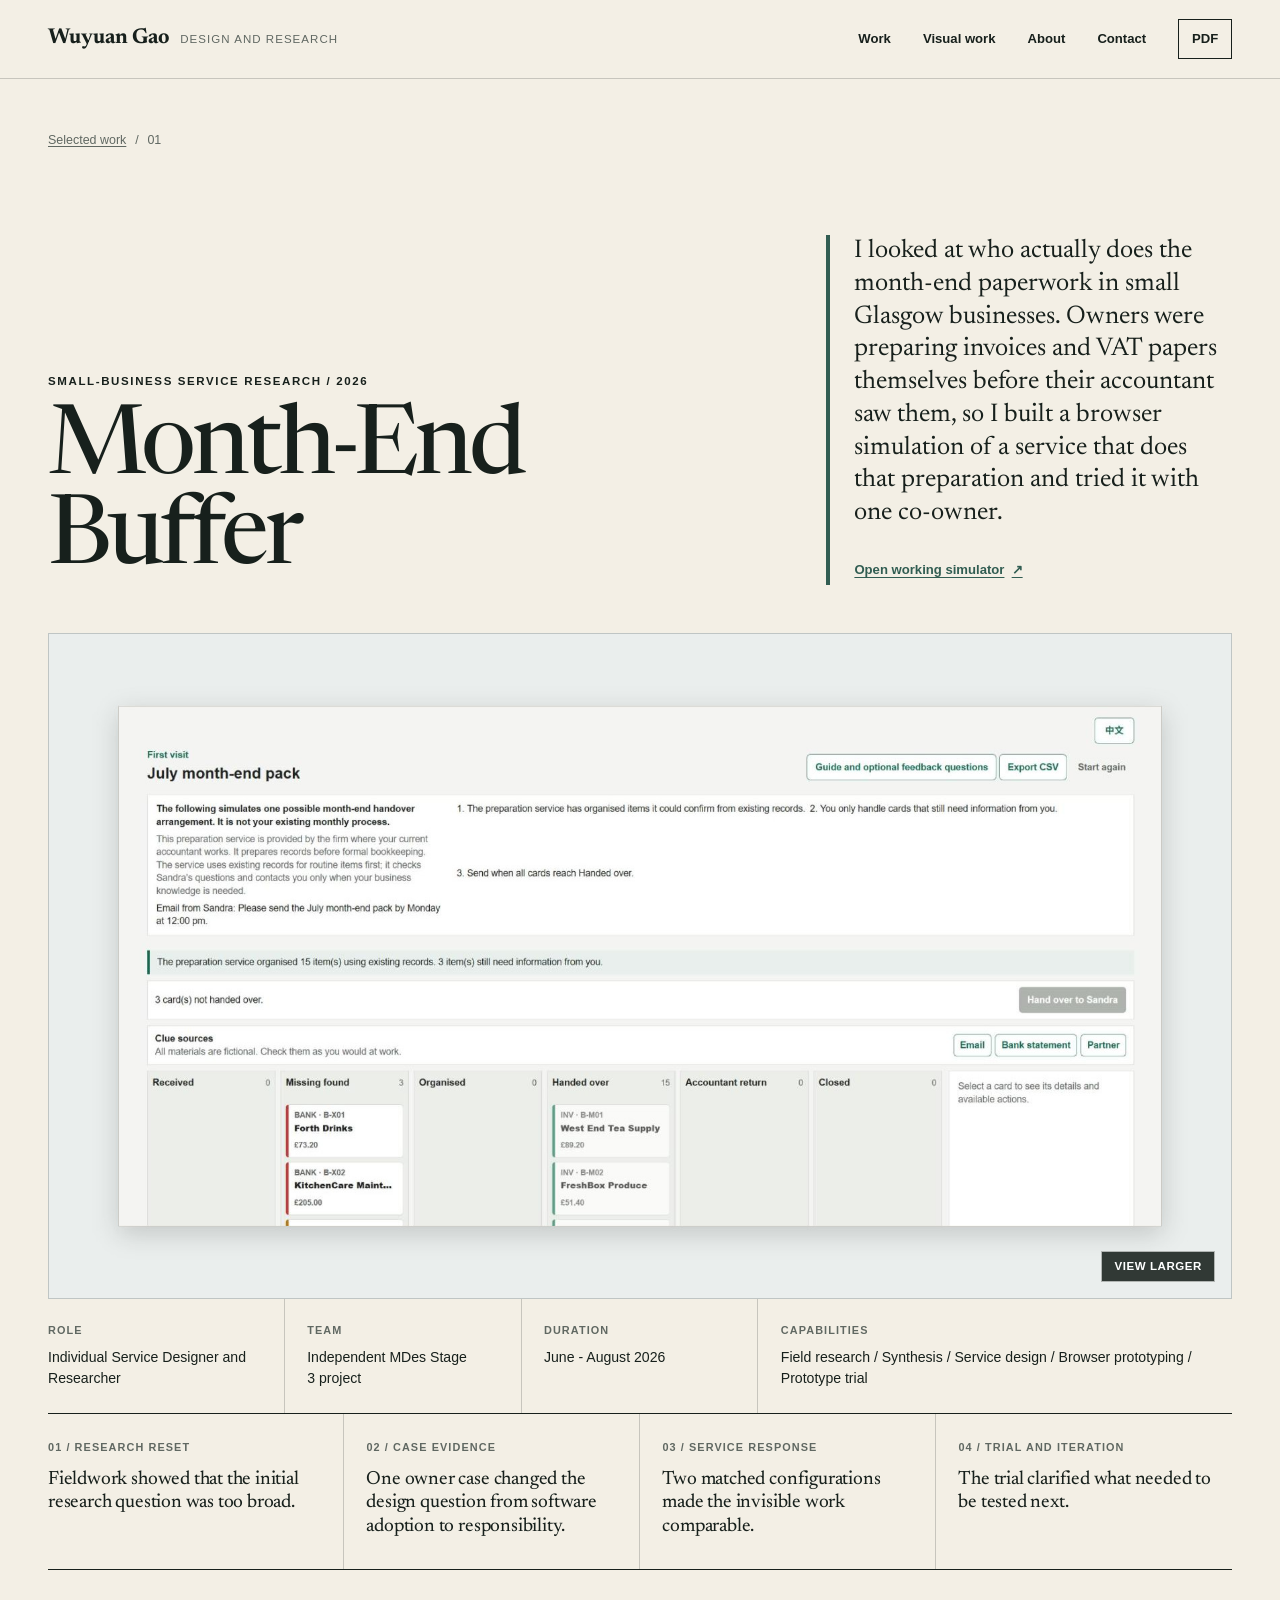
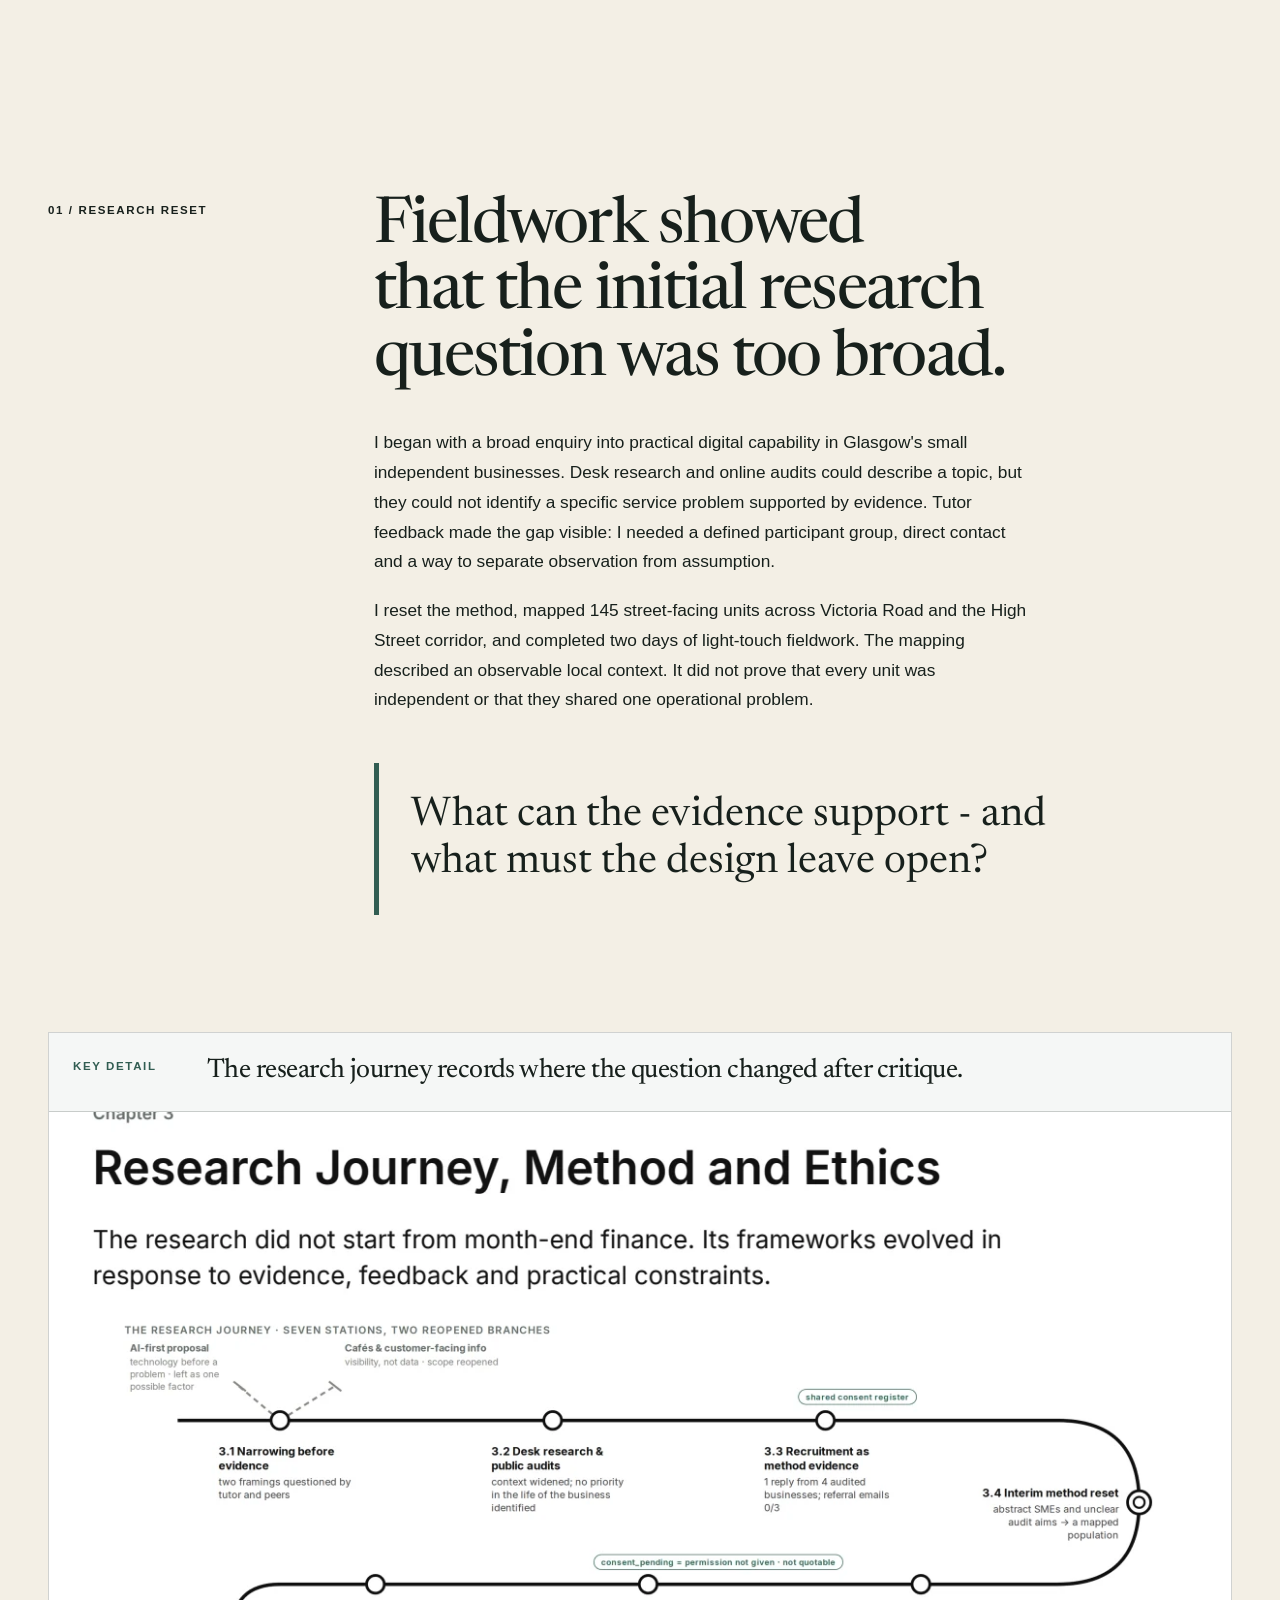
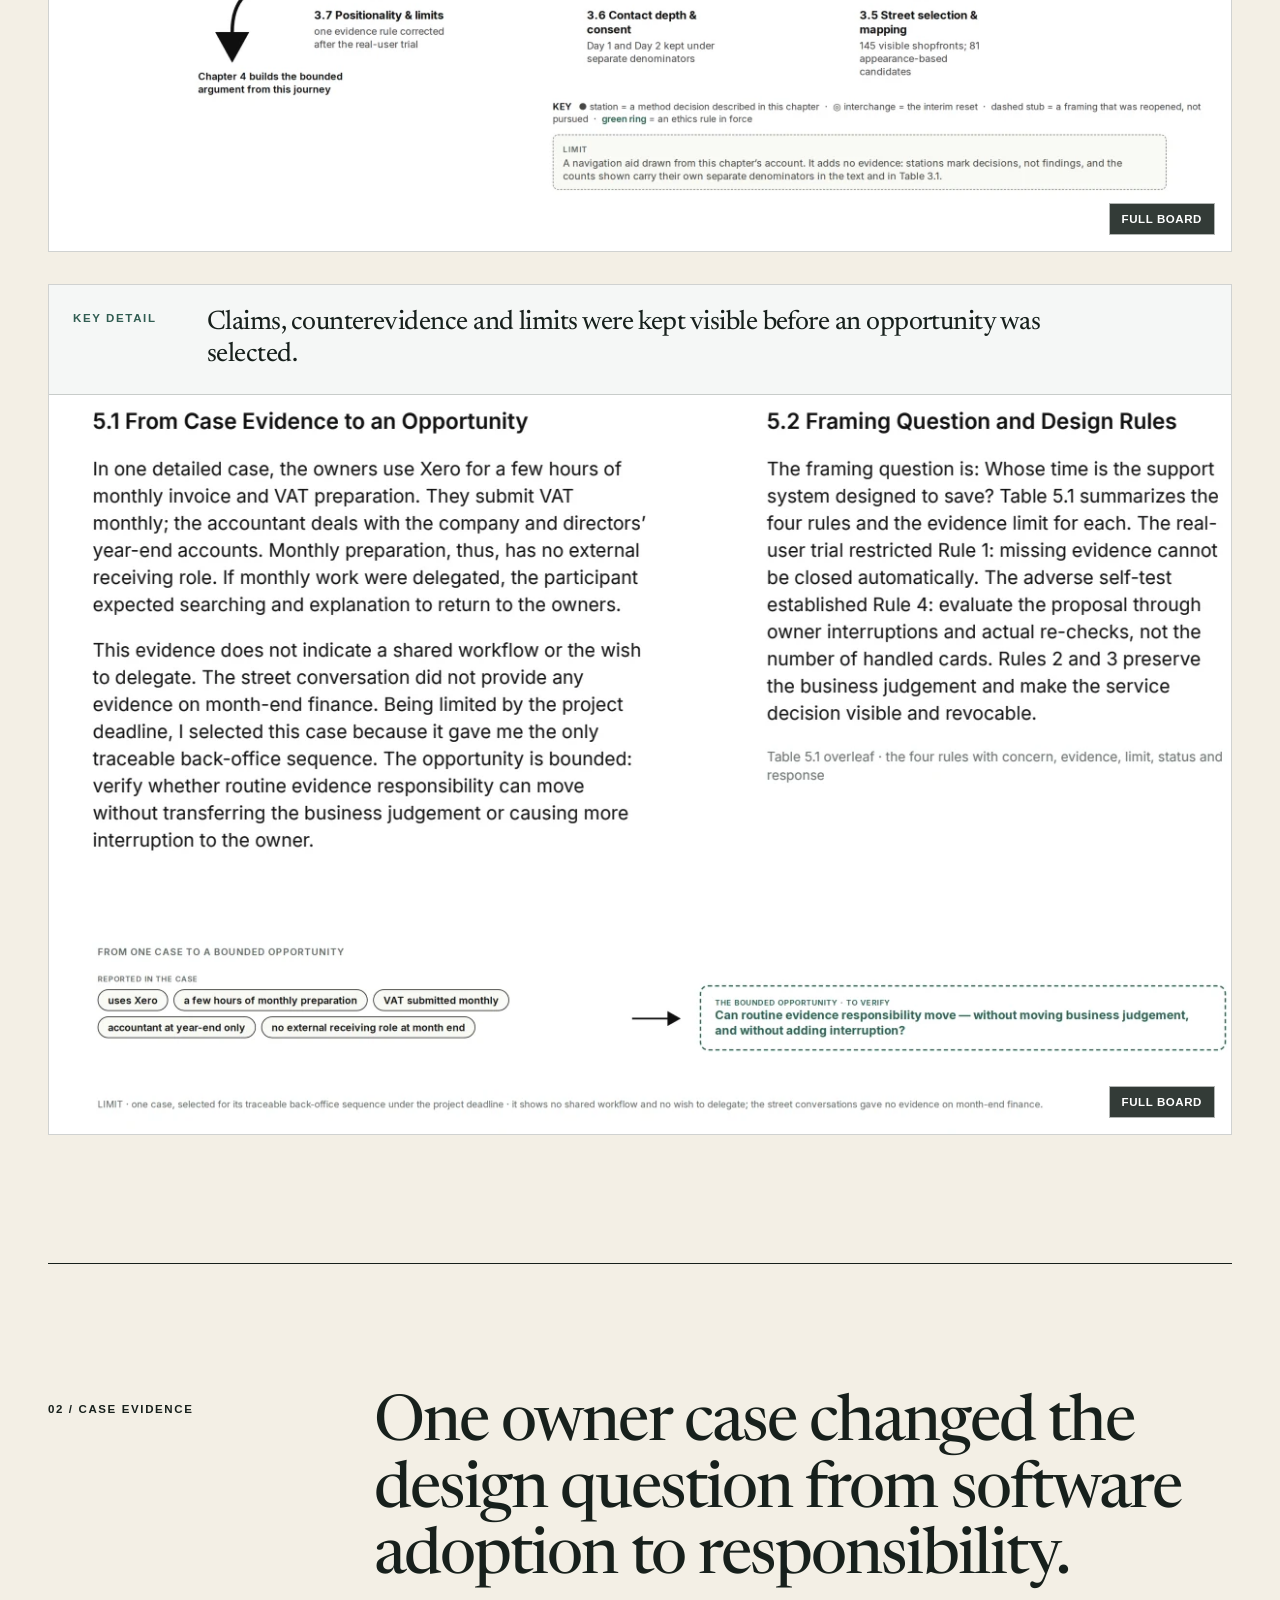
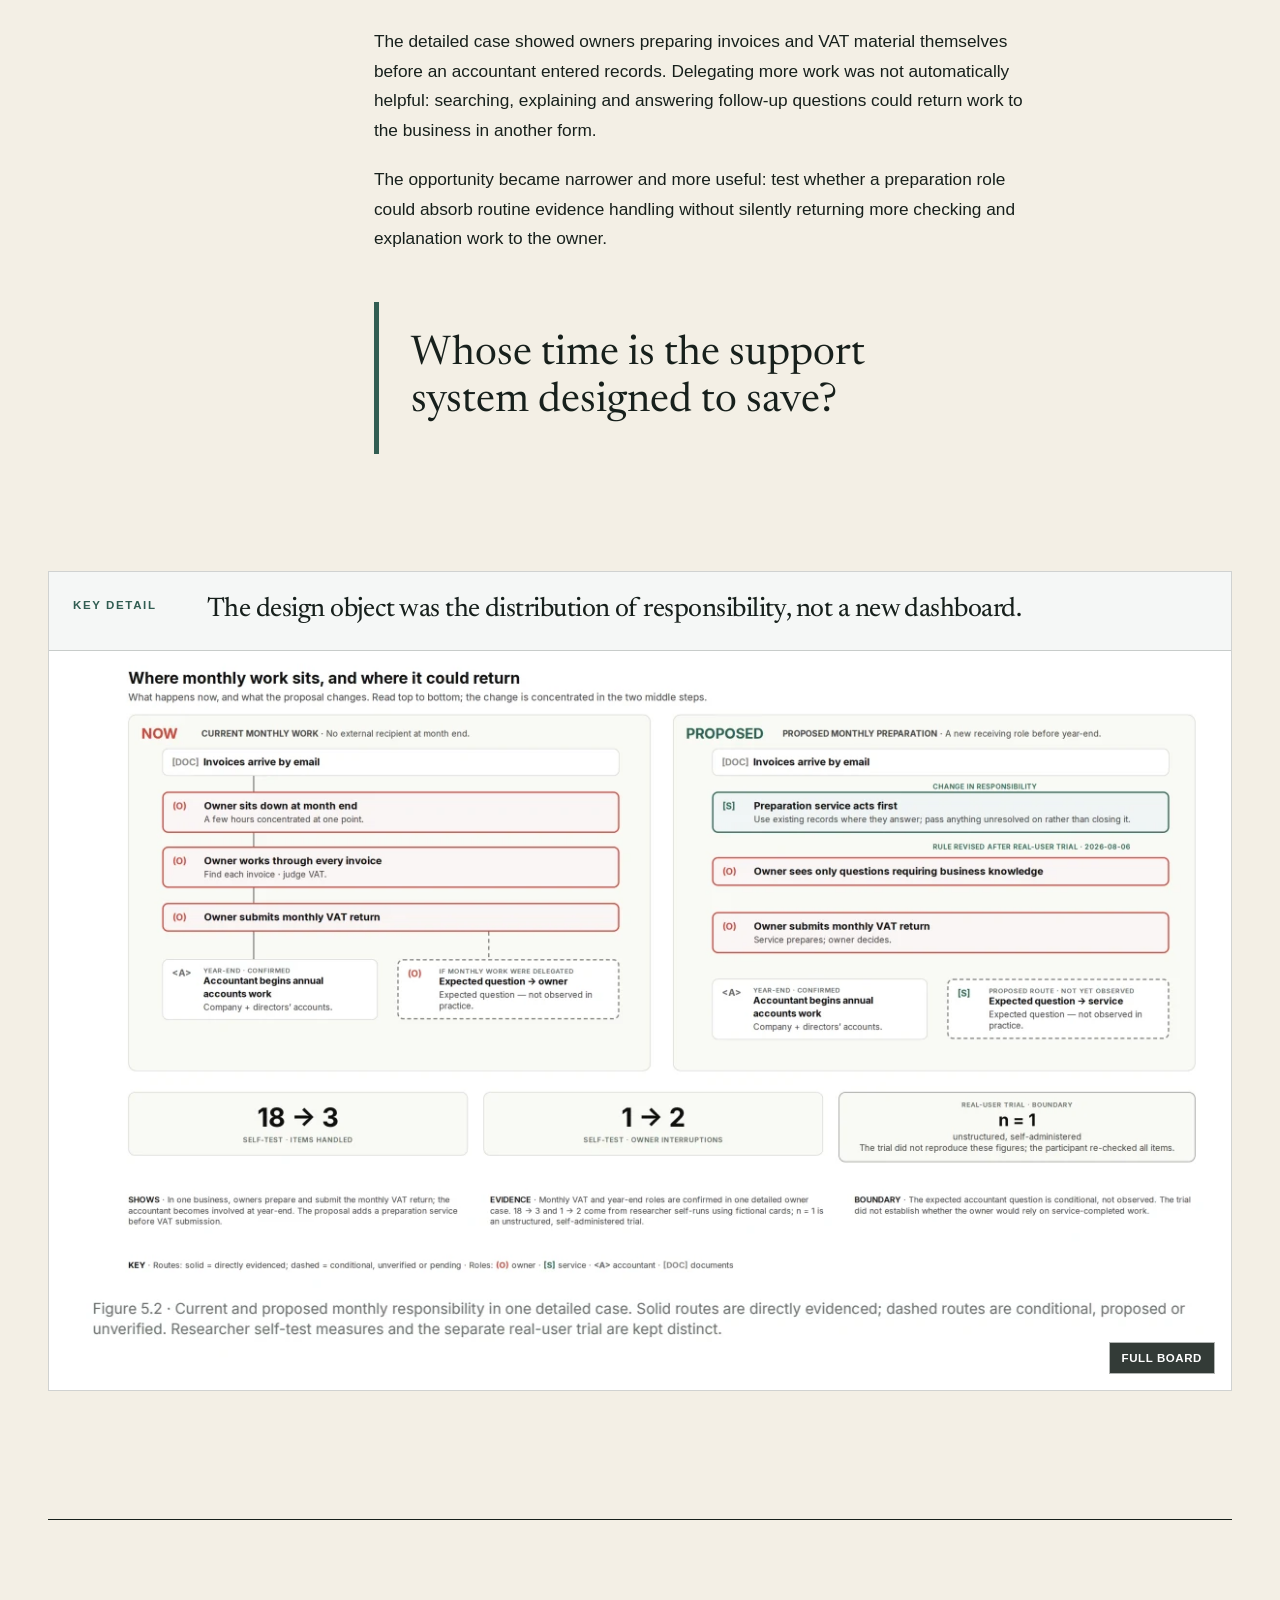
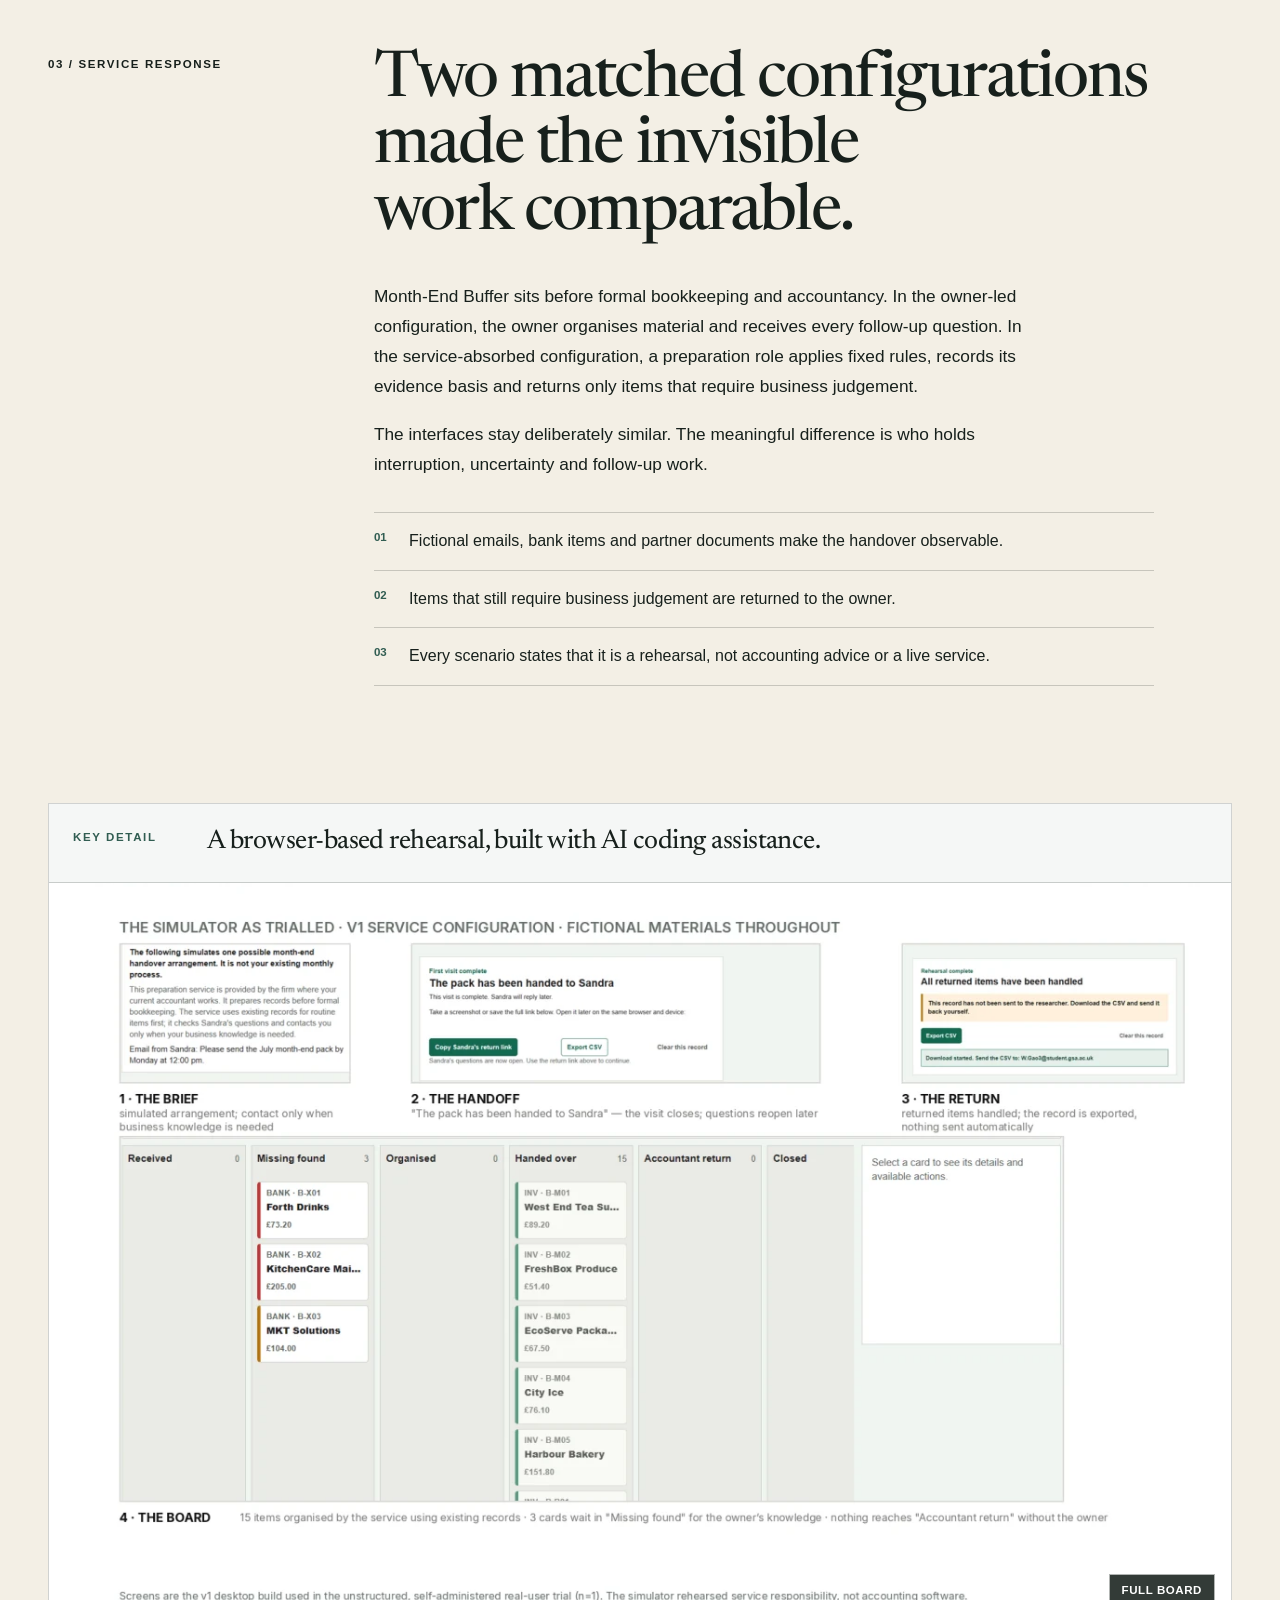
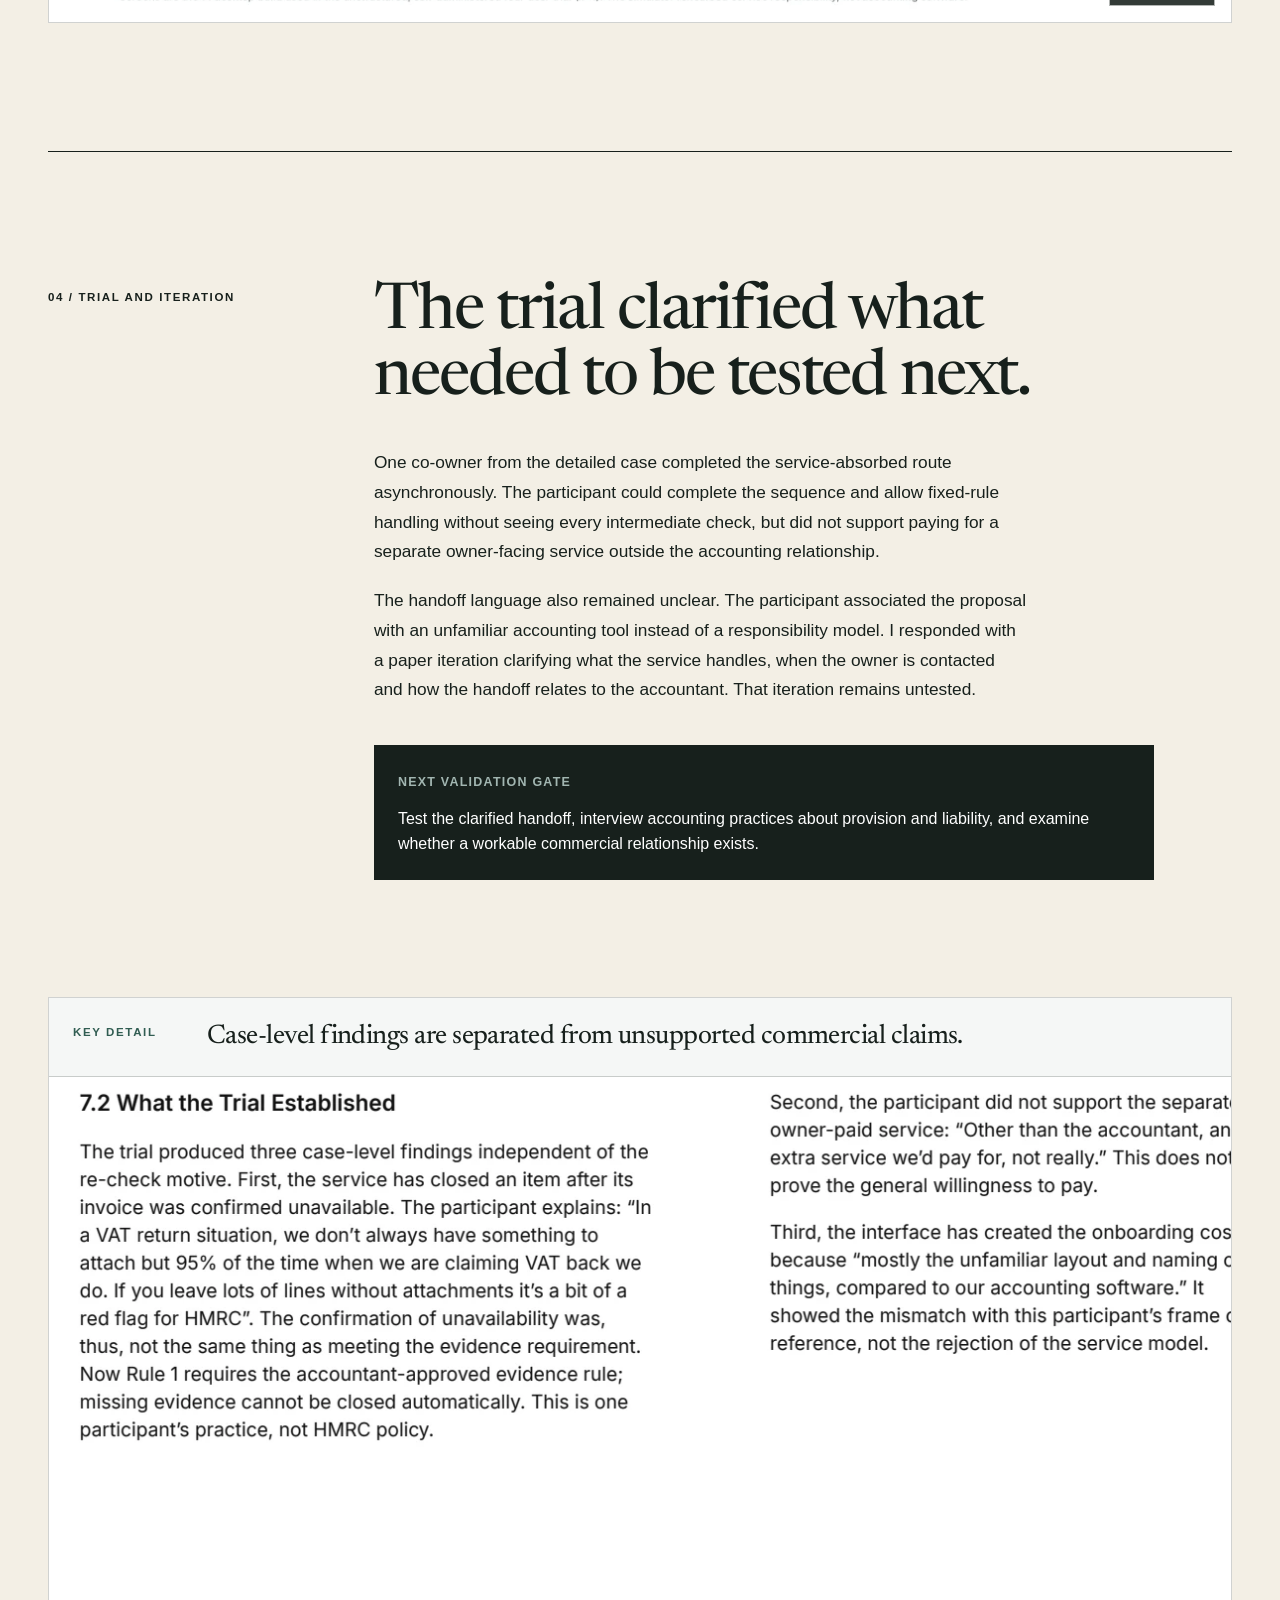
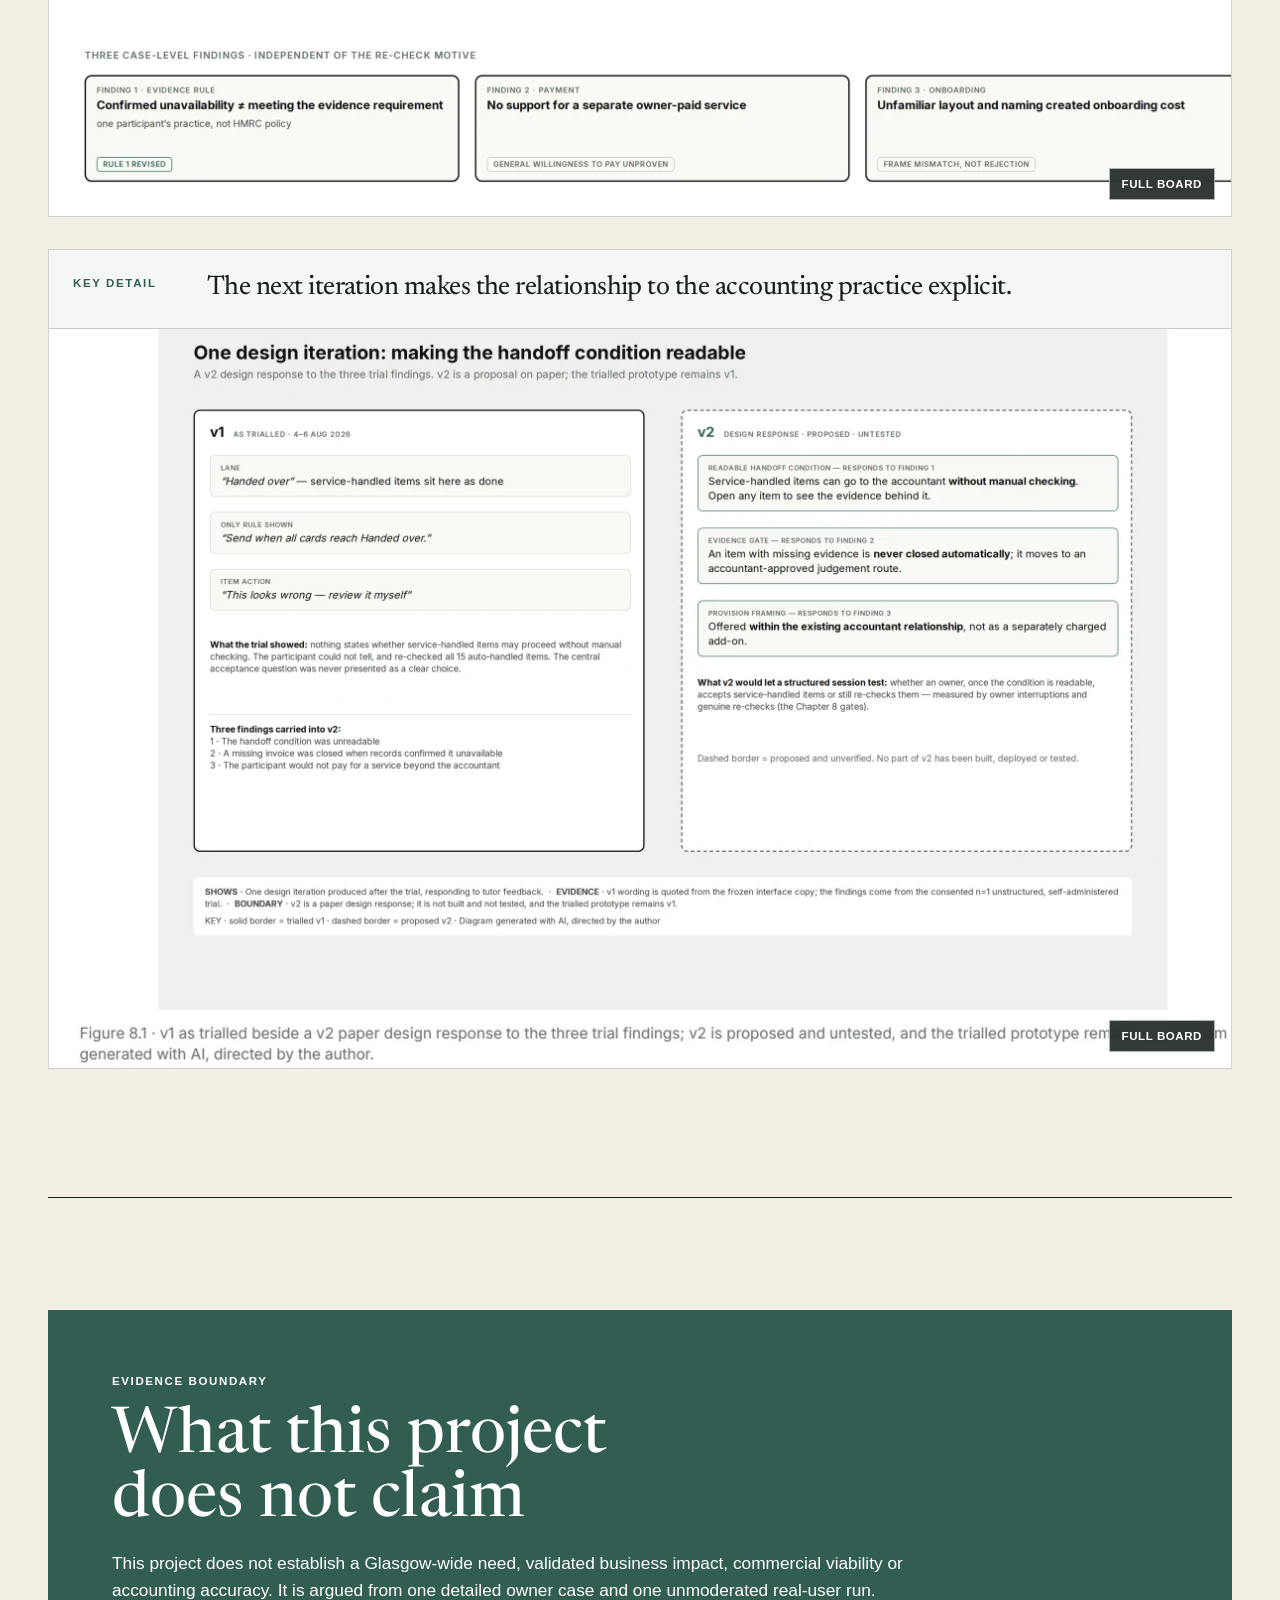
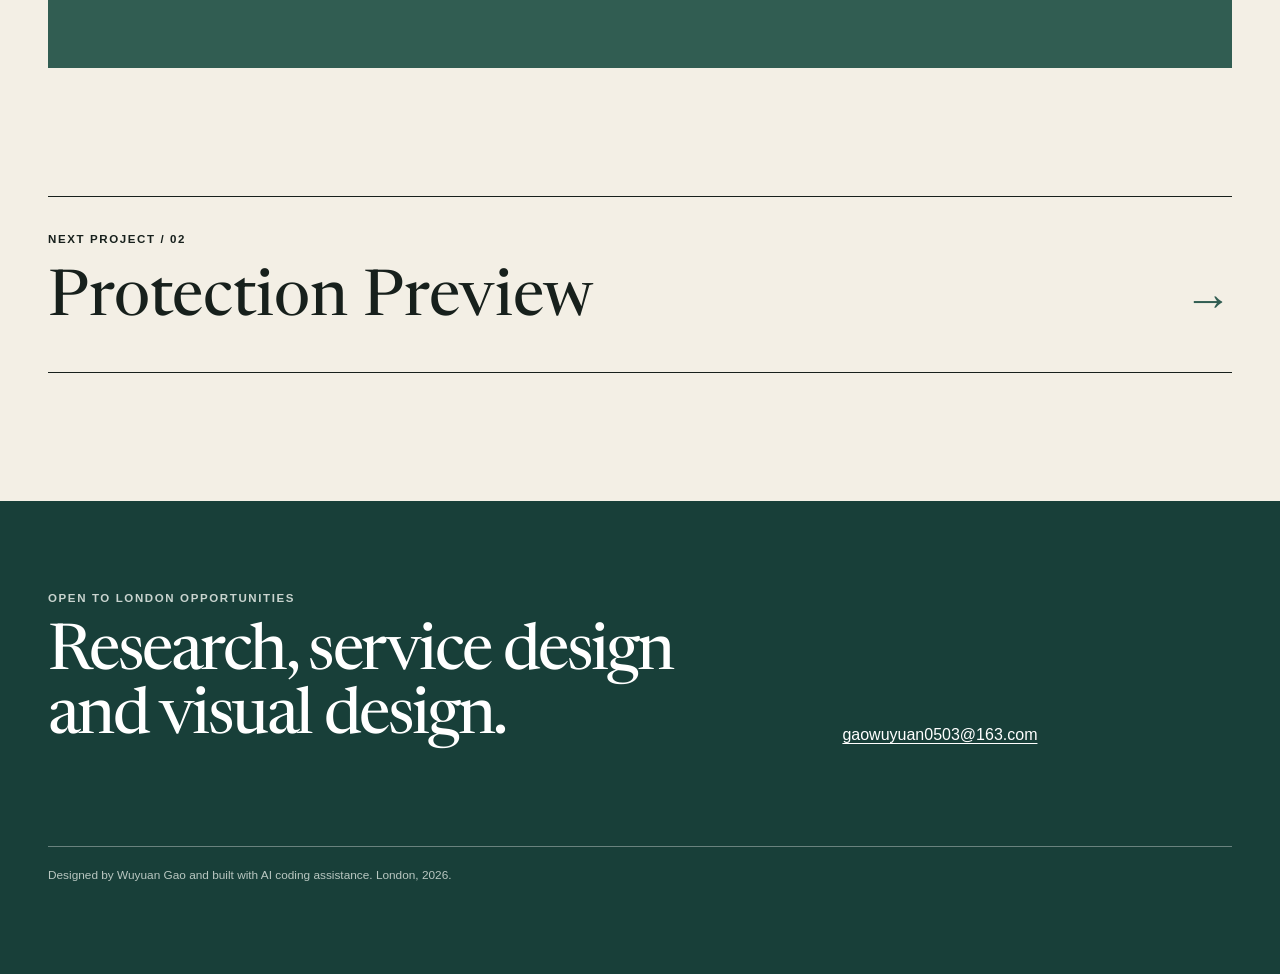
==== work/month-end-buffer/index.html @ cced71ca "Preview: follow-along section progress on Month-End Buffer Not for the live site yet. Adds a progres" ====
<!doctype html>
<html lang="en"><head><meta charSet="utf-8"/><meta name="viewport" content="width=device-width, initial-scale=1"/><link rel="preload" as="image" href="../../assets/month-end-board.jpg"/><link rel="stylesheet" href="../../app/globals.css"/><title>Month-End Buffer - Wuyuan Gao</title><meta name="description" content="A study of who does the month-end paperwork in small Glasgow businesses, and a browser simulation of a service that prepares it for the owner."/><meta property="og:title" content="Wuyuan Gao - Service Designer"/><meta property="og:description" content="Evidence-led service design, interaction design and working prototypes."/><meta property="og:type" content="website"/><meta property="og:url" content="https://gaogaomyx.github.io/portfolio/work/month-end-buffer/"/><meta property="og:image" content="https://gaogaomyx.github.io/portfolio/og.png"/><meta property="og:image:width" content="1200"/><meta property="og:image:height" content="630"/><meta name="twitter:card" content="summary_large_image"/><meta name="twitter:image" content="https://gaogaomyx.github.io/portfolio/og.png"/><meta name="twitter:title" content="Wuyuan Gao - Service Designer"/><meta name="twitter:description" content="Evidence-led service design, interaction design and working prototypes."/><meta name="twitter:image:width" content="1200"/><meta name="twitter:image:height" content="630"/><link rel="shortcut icon" href="../../favicon.svg"/><link rel="icon" href="../../favicon.svg"/>
</head><body><div class="site-shell" style="--project-accent:#315d52"><a class="skip-link" href="#main">Skip to content</a><header class="site-header"><div class="site-header__inner"><a href="../../index.html" class="wordmark" aria-label="Wuyuan Gao home"><span>Wuyuan Gao</span><small>Design and research</small></a><nav class="site-nav" aria-label="Primary navigation"><a href="../../index.html#work">Work</a><a class="nav-visual" href="../../visual/index.html">Visual work</a><a class="nav-about" href="../../index.html#about">About</a><a class="nav-contact" href="mailto:gaowuyuan0503@163.com">Contact</a><a class="nav-download" href="../../Wuyuan-Gao-Portfolio.pdf" download="">PDF</a></nav></div></header><main id="main"><section class="case-hero page-frame"><div class="case-breadcrumb"><a href="../../index.html#work">Selected work</a><span>/</span><span>01</span></div><div class="case-hero__grid"><div><p class="eyebrow">Small-business service research<!-- --> / <!-- -->2026</p><h1><span style="white-space:nowrap">Month-End</span> Buffer</h1></div><div class="case-outcome"><p>I looked at who actually does the month-end paperwork in small Glasgow businesses. Owners were preparing invoices and VAT papers themselves before their accountant saw them, so I built a browser simulation of a service that does that preparation and tried it with one co-owner.</p><div class="link-row"><a class="text-link text-link--primary" href="https://gaogaomyx.github.io/month-end-service-simulator/" target="_blank" rel="noreferrer">Open working simulator<span aria-hidden="true">↗</span></a></div></div></div><figure class="case-hero__figure"><button class="image-zoom-trigger  case-hero__zoom" type="button" aria-label="View larger image: Month-End service rehearsal in use, showing the July month-end pack with cards sorted into columns"><img src="../../assets/month-end-board.jpg" alt="Month-End service rehearsal in use, showing the July month-end pack with cards sorted into columns" loading="eager"/><span class="image-zoom-hint" aria-hidden="true">View larger</span></button></figure><dl class="case-facts"><div><dt>Role</dt><dd>Individual Service Designer and Researcher</dd></div><div><dt>Team</dt><dd>Independent MDes Stage 3 project</dd></div><div><dt>Duration</dt><dd>June - August 2026</dd></div><div><dt>Capabilities</dt><dd>Field research / Synthesis / Service design / Browser prototyping / Prototype trial</dd></div></dl><nav class="case-brief" data-follow aria-label="Case study in brief"><a href="#step-01"><span>01 / Research reset</span><strong>Fieldwork showed that the initial research question was too broad.</strong></a><a href="#step-02"><span>02 / Case evidence</span><strong>One owner case changed the design question from software adoption to responsibility.</strong></a><a href="#step-03"><span>03 / Service response</span><strong>Two matched configurations made the invisible work comparable.</strong></a><a href="#step-04"><span>04 / Trial and iteration</span><strong>The trial clarified what needed to be tested next.</strong></a></nav></section><article class="case-body page-frame"><section class="case-section" id="step-01"><div class="section-index"><p class="eyebrow">01 / Research reset</p></div><div class="section-copy"><h2>Fieldwork showed that the initial research question was too broad.</h2><p>I began with a broad enquiry into practical digital capability in Glasgow&#x27;s small independent businesses. Desk research and online audits could describe a topic, but they could not identify a specific service problem supported by evidence. Tutor feedback made the gap visible: I needed a defined participant group, direct contact and a way to separate observation from assumption.</p><p>I reset the method, mapped 145 street-facing units across Victoria Road and the High Street corridor, and completed two days of light-touch fieldwork. The mapping described an observable local context. It did not prove that every unit was independent or that they shared one operational problem.</p><blockquote>What can the evidence support - and what must the design leave open?</blockquote></div><div class="media-grid"><figure class="media-card media-card--wide"><figcaption class="media-card__lead"><span class="eyebrow">Key detail</span><strong>The research journey records where the question changed after critique.</strong></figcaption><button class="image-zoom-trigger image-zoom-trigger--focused" type="button" aria-label="View larger image: Research journey showing the reset from a broad assumption to bounded field evidence" style="--preview-scale:1.25;--preview-x:50%;--preview-y:48%"><img src="../../assets/month-research-reset.webp" alt="Research journey showing the reset from a broad assumption to bounded field evidence" loading="lazy"/><span class="image-zoom-hint" aria-hidden="true">Full board</span></button></figure><figure class="media-card media-card--wide"><figcaption class="media-card__lead"><span class="eyebrow">Key detail</span><strong>Claims, counterevidence and limits were kept visible before an opportunity was selected.</strong></figcaption><button class="image-zoom-trigger image-zoom-trigger--focused" type="button" aria-label="View larger image: Evidence-to-opportunity chain for the Month-End project" style="--preview-scale:1.25;--preview-x:50%;--preview-y:52%"><img src="../../assets/month-evidence.webp" alt="Evidence-to-opportunity chain for the Month-End project" loading="lazy"/><span class="image-zoom-hint" aria-hidden="true">Full board</span></button></figure></div></section><section class="case-section" id="step-02"><div class="section-index"><p class="eyebrow">02 / Case evidence</p></div><div class="section-copy"><h2>One owner case changed the design question from software adoption to responsibility.</h2><p>The detailed case showed owners preparing invoices and VAT material themselves before an accountant entered records. Delegating more work was not automatically helpful: searching, explaining and answering follow-up questions could return work to the business in another form.</p><p>The opportunity became narrower and more useful: test whether a preparation role could absorb routine evidence handling without silently returning more checking and explanation work to the owner.</p><blockquote>Whose time is the support system designed to save?</blockquote></div><div class="media-grid"><figure class="media-card media-card--wide"><figcaption class="media-card__lead"><span class="eyebrow">Key detail</span><strong>The design object was the distribution of responsibility, not a new dashboard.</strong></figcaption><button class="image-zoom-trigger image-zoom-trigger--focused" type="button" aria-label="View larger image: Responsibility map comparing owner and service roles" style="--preview-scale:1.25;--preview-x:50%;--preview-y:50%"><img src="../../assets/month-responsibility.webp" alt="Responsibility map comparing owner and service roles" loading="lazy"/><span class="image-zoom-hint" aria-hidden="true">Full board</span></button></figure></div></section><section class="case-section" id="step-03"><div class="section-index"><p class="eyebrow">03 / Service response</p></div><div class="section-copy"><h2>Two matched configurations made the invisible work comparable.</h2><p>Month-End Buffer sits before formal bookkeeping and accountancy. In the owner-led configuration, the owner organises material and receives every follow-up question. In the service-absorbed configuration, a preparation role applies fixed rules, records its evidence basis and returns only items that require business judgement.</p><p>The interfaces stay deliberately similar. The meaningful difference is who holds interruption, uncertainty and follow-up work.</p><ul class="evidence-list"><li>Fictional emails, bank items and partner documents make the handover observable.</li><li>Items that still require business judgement are returned to the owner.</li><li>Every scenario states that it is a rehearsal, not accounting advice or a live service.</li></ul></div><div class="media-grid"><figure class="media-card media-card--wide"><figcaption class="media-card__lead"><span class="eyebrow">Key detail</span><strong>A browser-based rehearsal, built with AI coding assistance.</strong></figcaption><button class="image-zoom-trigger image-zoom-trigger--focused" type="button" aria-label="View larger image: Month-End Buffer service simulator screens" style="--preview-scale:1.2;--preview-x:50%;--preview-y:48%"><img src="../../assets/month-simulator.webp" alt="Month-End Buffer service simulator screens" loading="lazy"/><span class="image-zoom-hint" aria-hidden="true">Full board</span></button></figure></div></section><section class="case-section" id="step-04"><div class="section-index"><p class="eyebrow">04 / Trial and iteration</p></div><div class="section-copy"><h2>The trial clarified what needed to be tested next.</h2><p>One co-owner from the detailed case completed the service-absorbed route asynchronously. The participant could complete the sequence and allow fixed-rule handling without seeing every intermediate check, but did not support paying for a separate owner-facing service outside the accounting relationship.</p><p>The handoff language also remained unclear. The participant associated the proposal with an unfamiliar accounting tool instead of a responsibility model. I responded with a paper iteration clarifying what the service handles, when the owner is contacted and how the handoff relates to the accountant. That iteration remains untested.</p><aside class="case-callout"><strong>Next validation gate</strong><p>Test the clarified handoff, interview accounting practices about provision and liability, and examine whether a workable commercial relationship exists.</p></aside></div><div class="media-grid"><figure class="media-card"><figcaption class="media-card__lead"><span class="eyebrow">Key detail</span><strong>Case-level findings are separated from unsupported commercial claims.</strong></figcaption><button class="image-zoom-trigger image-zoom-trigger--focused" type="button" aria-label="View larger image: Findings from the asynchronous service rehearsal" style="--preview-scale:1.28;--preview-x:50%;--preview-y:48%"><img src="../../assets/month-findings.webp" alt="Findings from the asynchronous service rehearsal" loading="lazy"/><span class="image-zoom-hint" aria-hidden="true">Full board</span></button></figure><figure class="media-card"><figcaption class="media-card__lead"><span class="eyebrow">Key detail</span><strong>The next iteration makes the relationship to the accounting practice explicit.</strong></figcaption><button class="image-zoom-trigger image-zoom-trigger--focused" type="button" aria-label="View larger image: Paper iteration clarifying service handoff language" style="--preview-scale:1.28;--preview-x:50%;--preview-y:50%"><img src="../../assets/month-iteration.webp" alt="Paper iteration clarifying service handoff language" loading="lazy"/><span class="image-zoom-hint" aria-hidden="true">Full board</span></button></figure></div></section><section class="evidence-boundary"><p class="eyebrow">Evidence boundary</p><h2>What this project does not claim</h2><p>This project does not establish a Glasgow-wide need, validated business impact, commercial viability or accounting accuracy. It is argued from one detailed owner case and one unmoderated real-user run.</p></section></article><a href="../../work/protection-preview/index.html" class="next-project"><span class="eyebrow">Next project / <!-- -->02</span><strong>Protection Preview</strong><span aria-hidden="true">→</span></a></main><footer class="site-footer" id="contact"><div><p class="eyebrow eyebrow--light">Open to London opportunities</p><h2>Research, service design and visual design.</h2></div><div class="footer-links"><a href="mailto:gaowuyuan0503@163.com">gaowuyuan0503@163.com</a></div><p class="footer-note">Designed by Wuyuan Gao and built with AI coding assistance. London, 2026.</p></footer></div><script src="../../local-viewer.js" defer></script></body></html>
---- app/globals.css ----
@font-face {
  font-family: "Newsreader";
  font-style: normal;
  font-weight: 200 800;
  font-display: swap;
  src: url("./fonts/newsreader-latin-opsz-normal.woff2") format("woff2");
}
@font-face {
  font-family: "Newsreader";
  font-style: italic;
  font-weight: 200 800;
  font-display: swap;
  src: url("./fonts/newsreader-latin-opsz-italic.woff2") format("woff2");
}
:root {
  --paper: #f3efe5;
  --paper-deep: #e6e0d3;
  --ink: #17201c;
  --muted: #606862;
  --green: #183f39;
  --rust: #c66547;
  --rule: rgba(23, 32, 28, 0.2);
  --project-accent: #315d52;
  --font-display: "Newsreader", "Iowan Old Style", Baskerville, "Times New Roman", serif;
  --font-body: Aptos, "Segoe UI", Arial, sans-serif;
  --ease-out: cubic-bezier(0.23, 1, 0.32, 1);
}

* { box-sizing: border-box; }
html { scroll-behavior: smooth; scrollbar-color: rgba(23, 32, 28, 0.4) transparent; accent-color: var(--green); }
h1, h2, h3, blockquote { text-wrap: balance; }
.case-hero h1 { text-wrap: normal; }
p, li, dd { text-wrap: pretty; }
[id] { scroll-margin-top: 96px; }
html, body { max-width: 100%; overflow-x: clip; }
body {
  margin: 0;
  background: var(--paper);
  color: var(--ink);
  font-family: var(--font-body);
  font-size: 16px;
  line-height: 1.55;
  text-rendering: optimizeLegibility;
}
a { color: inherit; text-decoration-thickness: 1px; text-underline-offset: 0.2em; }
a:focus-visible, button:focus-visible { outline: 3px solid var(--rust); outline-offset: 4px; }
img { display: block; max-width: 100%; }
::selection { background: var(--rust); color: white; }

.site-shell { min-height: 100vh; }
.page-frame { width: min(1320px, calc(100% - 96px)); margin-inline: auto; }
.eyebrow {
  margin: 0 0 1rem;
  font-size: 0.72rem;
  font-weight: 700;
  letter-spacing: 0.14em;
  line-height: 1.3;
  text-transform: uppercase;
}
.eyebrow--light { color: #c9d4cf; }

.site-header {
  position: sticky;
  z-index: 30;
  top: 0;
  background: rgba(243, 239, 229, 0.96);
  border-bottom: 1px solid var(--rule);
}
.site-header__inner {
  width: min(1320px, calc(100% - 96px));
  min-height: 78px;
  margin-inline: auto;
  display: flex;
  align-items: center;
  justify-content: space-between;
  gap: 2rem;
}
.wordmark { display: flex; align-items: baseline; gap: 0.7rem; text-decoration: none; }
.wordmark span { font-family: var(--font-display); font-size: 1.35rem; font-weight: 700; }
.wordmark small { color: var(--muted); font-size: 0.72rem; letter-spacing: 0.09em; text-transform: uppercase; }
.site-nav { display: flex; align-items: center; gap: clamp(1rem, 2.5vw, 2.4rem); font-size: 0.82rem; font-weight: 650; }
.site-nav a { display: inline-flex; align-items: center; min-height: 2rem; text-decoration: none; }
.skip-link { position: absolute; left: 1rem; top: -5rem; z-index: 200; padding: 0.7rem 1rem; background: var(--ink); color: #fff; font-size: 0.85rem; font-weight: 700; text-decoration: none; }
.skip-link:focus { top: 1rem; }
.site-nav a:hover { text-decoration: underline; }
.nav-download { padding: 0.55rem 0.8rem; border: 1px solid var(--ink); }

.home-hero { padding: 3.3rem 0 0; }
.hero-kicker { display: flex; align-items: center; gap: 0.6rem; color: var(--muted); font-size: 0.78rem; letter-spacing: 0.08em; text-transform: uppercase; }
.status-dot { width: 0.52rem; height: 0.52rem; border-radius: 50%; background: #3d8064; box-shadow: 0 0 0 4px rgba(61, 128, 100, 0.13); }
.home-hero__grid {
  display: grid;
  grid-template-columns: minmax(0, 1.75fr) minmax(300px, 0.75fr);
  gap: clamp(3rem, 7vw, 7rem);
  align-items: end;
  padding: 5.5rem 0 4.5rem;
}
.home-hero h1 {
  max-width: 940px;
  margin: 0;
  font-family: var(--font-display);
  font-size: clamp(3.2rem, 6.2vw, 6rem);
  font-weight: 440;
  letter-spacing: -0.035em;
  line-height: 0.94;
}
.home-hero h1 em { color: var(--green); font-weight: 440; }
.home-intro { border-top: 4px solid var(--rust); padding-top: 1.6rem; }
.home-intro > p { margin: 0 0 1rem; font-size: clamp(1.02rem, 1.45vw, 1.28rem); line-height: 1.55; }
.hero-actions { display: flex; flex-wrap: wrap; gap: 0.7rem; padding-top: 1rem; }
.button { display: inline-flex; align-items: center; justify-content: center; min-height: 44px; padding: 0.72rem 1rem; text-decoration: none; font-size: 0.8rem; font-weight: 700; transition: transform 160ms var(--ease-out), background-color 160ms ease, color 160ms ease; }
.button--dark { background: var(--ink); color: white; }
.button--line { border: 1px solid var(--ink); }
@media (hover: hover) and (pointer: fine) {
  .button--dark:hover { background: var(--green); }
  .button--line:hover, .nav-download:hover { background: var(--ink); color: var(--paper); }
  .site-nav a.nav-download:hover { text-decoration: none; }
  .project-card h3 a:hover { color: var(--project-accent); }
  .text-link:hover span[aria-hidden] { transform: translateX(3px); }
}
.button:active, .nav-download:active { transform: scale(0.97); }
.nav-download { transition: transform 160ms var(--ease-out), background-color 160ms ease, color 160ms ease; }
.project-card h3 a { transition: color 160ms ease; }
.text-link span[aria-hidden] { display: inline-block; transition: transform 200ms var(--ease-out); }
.capability-rail {
  display: grid;
  grid-template-columns: repeat(5, 1fr);
  border-top: 1px solid var(--ink);
  border-bottom: 1px solid var(--ink);
}
.capability-rail span { padding: 1rem 0.8rem; border-right: 1px solid var(--rule); font-size: 0.75rem; font-weight: 650; text-align: center; }
.capability-rail span:last-child { border-right: 0; }

.work-section { padding: 10rem 0 8rem; }
.section-heading { display: grid; grid-template-columns: 1fr 2fr; gap: 3rem; align-items: start; margin-bottom: 4rem; }
.section-heading h2 { max-width: 850px; margin: 0; font-family: var(--font-display); font-size: clamp(2.6rem, 4.8vw, 5rem); font-weight: 440; letter-spacing: -0.03em; line-height: 1.04; }
.project-list { border-top: 1px solid var(--ink); }
.project-card { padding: 4.5rem 0 5rem; border-bottom: 1px solid var(--ink); }
.project-card__image {
  display: block;
  aspect-ratio: 16 / 9;
  overflow: hidden;
  background: color-mix(in srgb, var(--project-accent) 12%, white);
  text-decoration: none;
}
.project-card__image img { width: 100%; height: 100%; object-fit: cover; object-position: top; transition: transform 400ms var(--ease-out); }
@media (hover: hover) and (pointer: fine) {
  .project-card__image:hover img { transform: scale(1.015); }
}
.project-card__copy { display: grid; grid-template-columns: 1fr 7fr; gap: 2rem; padding-top: 2rem; }
.project-number { margin: 0; font-variant-numeric: lining-nums tabular-nums; font-family: var(--font-display); font-size: 3rem; line-height: 1; color: var(--project-accent); }
.project-card h3, .systems-card h3 { margin: 0 0 0.9rem; font-family: var(--font-display); font-size: clamp(2.1rem, 4vw, 4.4rem); font-weight: 440; letter-spacing: -0.035em; line-height: 1; }
.project-card h3 a { text-decoration: none; }
.project-card__copy > div > p:not(.eyebrow):not(.capability-line) { max-width: 740px; margin: 0 0 1rem; font-size: 1.12rem; }
.capability-line { max-width: 900px; color: var(--muted); font-size: 0.78rem; }
.text-link { display: inline-flex; gap: 0.45rem; align-items: center; padding-block: 0.3rem; font-size: 0.82rem; font-weight: 700; }
.text-link--primary { color: var(--project-accent); }
.systems-card {
  display: grid;
  grid-template-columns: minmax(280px, 0.8fr) minmax(420px, 1.2fr);
  min-height: 520px;
  margin-top: 6rem;
  background: var(--ink);
  color: white;
}
.systems-card > div { display: flex; flex-direction: column; justify-content: center; padding: clamp(2rem, 5vw, 5rem); }
.systems-card > div > p:not(.eyebrow) { color: #d2d8d4; }
.systems-card .text-link { color: #f3b69f; }
.systems-card__image { overflow: hidden; }
.systems-card__image img { width: 100%; height: 100%; object-fit: cover; }

.about-section { padding: 8rem 0 10rem; border-top: 1px solid var(--ink); }
.section-heading--about { margin-bottom: 5rem; }
.about-grid { display: grid; grid-template-columns: 1fr 1.3fr; gap: clamp(3rem, 8vw, 8rem); }
.about-lead p { margin-top: 0; font-family: var(--font-display); font-size: clamp(1.55rem, 2.6vw, 2.5rem); line-height: 1.25; }
.timeline { border-top: 1px solid var(--ink); }
.timeline article { display: grid; grid-template-columns: 110px 1fr; column-gap: 1.5rem; padding: 1.5rem 0; border-bottom: 1px solid var(--rule); }
.timeline span { grid-row: 1 / span 2; font-variant-numeric: tabular-nums; color: var(--muted); font-size: 0.72rem; text-transform: uppercase; letter-spacing: 0.08em; }
.timeline h3 { margin: 0; font-size: 1rem; }
.timeline p { margin: 0.35rem 0 0; color: var(--muted); }
.availability-note { display: grid; grid-template-columns: 1fr 2fr; gap: 3rem; margin-top: 5rem; padding: 1.5rem 0; border-top: 1px solid var(--ink); border-bottom: 1px solid var(--ink); }
.availability-note span { font-size: 0.72rem; font-weight: 700; text-transform: uppercase; letter-spacing: 0.12em; }
.availability-note p { margin: 0; font-size: 1.05rem; }

.case-hero { padding: 3rem 0 6rem; }
.case-breadcrumb { display: flex; align-items: center; gap: 0.55rem; color: var(--muted); font-size: 0.78rem; }
.case-breadcrumb a { display: inline-flex; align-items: center; min-height: 1.75rem; }
.case-hero__grid { display: grid; grid-template-columns: 1.25fr 0.75fr; gap: clamp(3rem, 8vw, 8rem); align-items: end; padding: 5rem 0 3rem; }
.case-hero h1 { margin: 0; font-family: var(--font-display); font-size: clamp(4rem, 8.5vw, 6rem); font-weight: 440; letter-spacing: -0.04em; line-height: 0.94; }
.case-outcome { border-left: 4px solid var(--project-accent); padding-left: 1.5rem; }
.case-outcome > p { margin-top: 0; font-family: var(--font-display); font-size: clamp(1.4rem, 2vw, 2.05rem); line-height: 1.28; }
.link-row { display: flex; flex-direction: column; align-items: flex-start; gap: 0.2rem; }
.case-hero__figure { margin: 0; aspect-ratio: 16 / 9; overflow: hidden; background: color-mix(in srgb, var(--project-accent) 10%, white); border: 1px solid var(--rule); }
.case-hero__zoom { width: 100%; height: 100%; }
.case-hero__zoom img { width: 100%; height: 100%; object-fit: cover; object-position: top; }
.case-facts { display: grid; grid-template-columns: 1fr 1fr 1fr 2fr; margin: 0; border-bottom: 1px solid var(--ink); }
.case-facts div { padding: 1.4rem 1.4rem 1.4rem 0; border-right: 1px solid var(--rule); }
.case-facts div + div { padding-left: 1.4rem; }
.case-facts div:last-child { border-right: 0; }
.case-facts dt { margin-bottom: 0.5rem; color: var(--muted); font-size: 0.68rem; font-weight: 700; text-transform: uppercase; letter-spacing: 0.1em; }
.case-facts dd { margin: 0; font-size: 0.88rem; }

.case-brief { display: grid; grid-auto-flow: column; grid-auto-columns: minmax(0, 1fr); border-bottom: 1px solid var(--ink); }
.case-brief a { display: flex; flex-direction: column; gap: 0.75rem; padding: 1.6rem 1.4rem 1.9rem 0; border-right: 1px solid var(--rule); text-decoration: none; }
.case-brief a + a { padding-left: 1.4rem; }
.case-brief a:last-child { border-right: 0; padding-right: 0; }
.case-brief span { color: var(--muted); font-size: 0.68rem; font-weight: 700; letter-spacing: 0.1em; text-transform: uppercase; }
.case-brief strong { font-family: var(--font-display); font-size: clamp(1.15rem, 1.5vw, 1.4rem); font-weight: 440; letter-spacing: -0.01em; line-height: 1.22; text-wrap: pretty; transition: color 160ms ease; }
@media (hover: hover) and (pointer: fine) { .case-brief a:hover strong { color: var(--project-accent); } }

.case-body { padding-bottom: 8rem; }
.case-section { display: grid; grid-template-columns: minmax(145px, 0.45fr) minmax(0, 1.55fr); gap: clamp(2rem, 6vw, 6rem); padding: 8rem 0; border-bottom: 1px solid var(--ink); }
.section-index { padding-top: 0.6rem; }
.section-copy h2 { max-width: 930px; margin: 0 0 2.2rem; font-family: var(--font-display); font-size: clamp(2.6rem, 5vw, 5.4rem); font-weight: 440; letter-spacing: -0.03em; line-height: 1.04; }
.section-copy > p { max-width: 68ch; margin: 0 0 1.2rem; font-size: 1.08rem; line-height: 1.72; }
.section-copy blockquote { max-width: 820px; margin: 3rem 0 0; padding: 1.8rem 0 1.8rem 2rem; border-left: 5px solid var(--project-accent); font-family: var(--font-display); font-size: clamp(1.8rem, 3.2vw, 3.5rem); line-height: 1.15; }
.evidence-list { max-width: 780px; margin: 2rem 0 0; padding: 0; list-style: none; counter-reset: evidence; border-top: 1px solid var(--rule); }
.evidence-list li { position: relative; padding: 1rem 0 1rem 2.2rem; border-bottom: 1px solid var(--rule); counter-increment: evidence; }
.evidence-list li::before { content: counter(evidence, decimal-leading-zero); position: absolute; left: 0; color: var(--project-accent); font-size: 0.72rem; font-weight: 700; }
.case-callout { max-width: 780px; margin-top: 2.5rem; padding: 1.5rem; background: var(--ink); color: white; }
.case-callout strong { color: color-mix(in srgb, var(--project-accent) 45%, white); font-size: 0.78rem; text-transform: uppercase; letter-spacing: 0.1em; }
.case-callout p { margin: 0.8rem 0 0; }
.media-grid { grid-column: 1 / -1; display: grid; grid-template-columns: minmax(0, 1fr); gap: 2rem; margin-top: 2.5rem; }
.media-card { margin: 0; overflow: hidden; background: #fff; border: 1px solid var(--rule); }
.media-card--wide { grid-column: 1 / -1; }
.media-card__lead { display: grid; grid-template-columns: 110px minmax(0, 1fr); gap: 1.5rem; align-items: start; padding: 1.4rem 1.5rem 1.5rem; border-bottom: 1px solid var(--rule); background: color-mix(in srgb, var(--project-accent) 5%, white); }
.media-card__lead .eyebrow { margin: 0.25rem 0 0; color: var(--project-accent); }
.media-card__lead strong { max-width: 900px; font-family: var(--font-display); font-size: clamp(1.35rem, 2.1vw, 2.2rem); font-weight: 440; letter-spacing: -0.02em; line-height: 1.18; }
.media-card .image-zoom-trigger { width: 100%; aspect-ratio: 16 / 10; }
.media-card .image-zoom-trigger img { width: 100%; height: 100%; object-fit: contain; background: #f8f7f3; }
.media-card .image-zoom-trigger--natural { aspect-ratio: auto; }
.media-card .image-zoom-trigger--natural img { height: auto; background: #fff; }

.image-zoom-trigger { position: relative; display: block; padding: 0; overflow: hidden; border: 0; border-radius: 0; background: #f8f7f3; color: inherit; cursor: zoom-in; text-align: left; }
.image-zoom-trigger::after { position: absolute; inset: 0; border: 2px solid transparent; content: ""; pointer-events: none; transition: border-color 180ms ease, background 180ms ease; }
.image-zoom-trigger:hover::after { border-color: color-mix(in srgb, var(--project-accent) 72%, white); background: color-mix(in srgb, var(--project-accent) 4%, transparent); }
.image-zoom-trigger:focus-visible { outline: 3px solid var(--project-accent); outline-offset: 4px; }
.image-zoom-trigger--focused img { object-fit: cover; object-position: var(--preview-x) var(--preview-y); transform: scale(var(--preview-scale)); transform-origin: var(--preview-x) var(--preview-y); }
.image-zoom-hint { position: absolute; right: 1rem; bottom: 1rem; padding: 0.55rem 0.75rem; border: 1px solid rgba(255,255,255,0.62); background: rgba(23,32,28,0.88); color: #fff; font-size: 0.72rem; font-weight: 700; letter-spacing: 0.05em; text-transform: uppercase; backdrop-filter: blur(8px); }

.image-lightbox { position: fixed; z-index: 1000; inset: 0; display: grid; grid-template-rows: auto minmax(0, 1fr); padding: 1rem; background: rgba(10,14,12,0.96); color: #fff; opacity: 1; transition: opacity 200ms var(--ease-out); }
@starting-style { .image-lightbox { opacity: 0; } }
.image-lightbox__actions button, .image-lightbox__actions a { transition: background-color 160ms ease; }
.image-lightbox__actions button:active, .image-lightbox__actions a:active { transform: scale(0.97); }
.image-lightbox__toolbar { display: flex; align-items: center; justify-content: space-between; gap: 1.5rem; padding: 0 0 1rem; }
.image-lightbox__toolbar p { max-width: 56rem; margin: 0; color: rgba(255,255,255,0.78); font-size: 0.88rem; line-height: 1.45; }
.image-lightbox__actions { display: flex; align-items: center; gap: 0.45rem; flex: 0 0 auto; }
.image-lightbox__actions button,
.image-lightbox__actions a { min-width: 2.65rem; min-height: 2.65rem; display: inline-flex; align-items: center; justify-content: center; padding: 0.55rem 0.8rem; border: 1px solid rgba(255,255,255,0.3); background: rgba(255,255,255,0.08); color: #fff; font: inherit; font-size: 0.78rem; text-decoration: none; cursor: pointer; }
.image-lightbox__actions button:hover,
.image-lightbox__actions a:hover { background: rgba(255,255,255,0.17); }
.image-lightbox__actions button:focus-visible,
.image-lightbox__actions a:focus-visible { outline: 2px solid #fff; outline-offset: 2px; }
.image-lightbox__actions button:disabled { opacity: 0.35; cursor: default; }
.image-lightbox__viewport { min-width: 0; min-height: 0; overflow: auto; overscroll-behavior: contain; background: #ecebe6; scrollbar-color: rgba(255,255,255,0.45) transparent; }
.image-lightbox__viewport img { display: block; max-width: none; height: auto; margin: 0 auto; user-select: none; }
.evidence-boundary { margin-top: 7rem; padding: clamp(2rem, 5vw, 5rem); background: var(--project-accent); color: white; }
.evidence-boundary h2 { max-width: 780px; margin: 0 0 1rem; font-family: var(--font-display); font-size: clamp(2.5rem, 5vw, 5rem); font-weight: 440; line-height: 1; }
.evidence-boundary > p:last-child { max-width: 820px; margin-bottom: 0; font-size: 1.08rem; }
.next-project { width: min(1320px, calc(100% - 96px)); margin: 0 auto 8rem; display: grid; grid-template-columns: 1fr auto; align-items: center; padding: 2.2rem 0; border-top: 1px solid var(--ink); border-bottom: 1px solid var(--ink); text-decoration: none; }
.next-project .eyebrow { grid-column: 1 / -1; }
.next-project strong { font-family: var(--font-display); font-size: clamp(2.5rem, 5vw, 5rem); font-weight: 440; line-height: 1; }
.next-project > span:last-child { font-size: 3rem; color: var(--project-accent); }

.site-footer { display: grid; grid-template-columns: 1.5fr 0.8fr; gap: 4rem; padding: clamp(3rem, 7vw, 7rem) max(48px, calc((100vw - 1320px) / 2)); background: var(--green); color: white; }
.site-footer h2 { max-width: 800px; margin: 0; font-family: var(--font-display); font-size: clamp(2.8rem, 5vw, 5.5rem); font-weight: 440; letter-spacing: -0.04em; line-height: 1; }
.footer-links { display: flex; flex-direction: column; align-items: flex-start; justify-content: flex-end; gap: 0.5rem; }
.footer-links a { display: inline-flex; align-items: center; min-height: 1.75rem; }
.footer-note { grid-column: 1 / -1; margin: 2rem 0 0; padding-top: 1.2rem; border-top: 1px solid rgba(255,255,255,0.35); color: #b9c7c1; font-size: 0.74rem; }

@media (max-width: 900px) {
  .page-frame, .site-header__inner, .next-project { width: min(100% - 40px, 1320px); }
  .home-hero__grid, .case-hero__grid, .about-grid { grid-template-columns: 1fr; }
  .home-hero__grid { gap: 3rem; padding-top: 4rem; }
  .capability-rail { grid-template-columns: repeat(2, 1fr); }
  .capability-rail span { border-bottom: 1px solid var(--rule); }
  .section-heading { grid-template-columns: 1fr; gap: 1rem; }
  .systems-card { grid-template-columns: 1fr; }
  .systems-card__image { min-height: 420px; }
  .case-facts { grid-template-columns: repeat(2, 1fr); }
  .case-brief { grid-auto-flow: row; grid-template-columns: repeat(2, minmax(0, 1fr)); overflow: hidden; }
  .case-brief a { margin-bottom: -1px; border-bottom: 1px solid var(--rule); }
  .case-brief a:nth-child(2n) { border-right: 0; }
  .case-brief a:nth-child(2n+1) { padding-left: 0; }
  .case-facts div:nth-child(2) { border-right: 0; }
  .case-section { grid-template-columns: 1fr; gap: 1.2rem; }
  .media-grid { grid-column: 1; }
  .site-footer { padding-inline: 20px; }
}

@media (max-width: 640px) {
  body { font-size: 15px; }
  .site-header__inner { min-height: 66px; }
  .wordmark small, .site-nav a:nth-child(3) { display: none; }
  .site-nav a:nth-child(2) { display: none; }
  .site-nav { gap: 0.75rem; }
  .site-nav a { min-height: 44px; }
  .text-link, .footer-links a, .case-breadcrumb a { min-height: 44px; }
  .home-hero { padding-top: 2rem; }
  .home-hero__grid { padding: 3rem 0; }
  .home-hero h1 { font-size: clamp(3rem, 14vw, 4.6rem); }
  .capability-rail { grid-template-columns: 1fr; }
  .capability-rail span { border-right: 0; text-align: left; padding-left: 0; }
  .work-section { padding: 7rem 0 5rem; }
  .project-card { padding: 3rem 0; }
  .project-card__copy { grid-template-columns: 58px 1fr; gap: 0.7rem; }
  .project-number { font-size: 2rem; }
  .systems-card { margin-top: 4rem; }
  .systems-card__image { min-height: 300px; }
  .timeline article { grid-template-columns: 1fr; }
  .timeline span { grid-row: auto; margin-bottom: 0.5rem; }
  .availability-note { grid-template-columns: 1fr; gap: 0.8rem; }
  .case-hero { padding-top: 2rem; }
  .case-hero__grid { padding: 3.5rem 0 2rem; gap: 2.5rem; }
  .case-hero h1 { font-size: clamp(3.2rem, 15vw, 5rem); overflow-wrap: break-word; }
  .case-facts { grid-template-columns: 1fr; }
  .case-brief { grid-template-columns: minmax(0, 1fr); }
  .case-brief a, .case-brief a + a { padding: 1.1rem 0 1.25rem; border-right: 0; border-bottom: 1px solid var(--rule); }
  .case-facts div, .case-facts div + div { padding: 1rem 0; border-right: 0; border-bottom: 1px solid var(--rule); }
  .case-facts div:last-child { border-bottom: 0; }
  .case-section { padding: 5rem 0; }
  .section-copy h2 { font-size: clamp(2.45rem, 12vw, 4rem); }
  .media-grid { grid-template-columns: 1fr; gap: 1.25rem; }
  .media-card--wide { grid-column: auto; }
  .media-card__lead { grid-template-columns: 1fr; gap: 0.55rem; padding: 1.1rem 1.15rem 1.2rem; }
  .media-card__lead .eyebrow { margin: 0; }
  .media-card .image-zoom-trigger:not(.image-zoom-trigger--natural) { aspect-ratio: 4 / 3; }
  .image-zoom-hint { right: 0.65rem; bottom: 0.65rem; }
  .image-lightbox { padding: 0.65rem; }
  .image-lightbox__toolbar { align-items: flex-start; flex-direction: column; gap: 0.7rem; padding-bottom: 0.7rem; }
  .image-lightbox__toolbar p { max-width: 100%; font-size: 0.76rem; }
  .image-lightbox__actions { width: 100%; overflow-x: auto; padding-bottom: 0.2rem; }
  .image-lightbox__actions button,
  .image-lightbox__actions a { min-width: 2.8rem; min-height: 2.8rem; white-space: nowrap; }
  .evidence-boundary { margin-top: 4rem; }
  .site-footer { grid-template-columns: 1fr; gap: 3rem; }
  .footer-note { grid-column: auto; }
}

@media (prefers-reduced-motion: reduce) {
  html { scroll-behavior: auto; }
  *, *::before, *::after { transition-duration: 0.01ms !important; animation-duration: 0.01ms !important; }
}

/* 2026-11-11: Visual work nav item and page */
.home-intro p a { color: inherit; text-underline-offset: 0.18em; }
.media-card .image-zoom-trigger--natural img { display: block; }
@media (max-width: 760px) {
  .site-nav a:nth-child(2), .site-nav a:nth-child(3) { display: inline-flex; }
  .site-nav .nav-about, .site-nav .nav-contact { display: none; }
  .site-nav a, .wordmark span { white-space: nowrap; }
}
@media (max-width: 420px) {
  .wordmark span { font-size: 1.1rem; }
  .site-nav { gap: 0.6rem; font-size: 0.78rem; }
  .site-nav .nav-download { padding-inline: 0.6rem; }
}
@media (max-width: 900px) { .media-grid[style] { grid-template-columns: 1fr !important; } }

/* 2026-11-17: follow-along section progress on case studies */
.case-progress { position: fixed; z-index: 25; left: 0; right: 0; top: var(--progress-top, 78px); background: #f3efe5; border-bottom: 1px solid var(--rule); opacity: 0; transform: translateY(-8px); pointer-events: none; transition: opacity 200ms var(--ease-out), transform 200ms var(--ease-out); }
.case-progress.is-visible { opacity: 1; transform: translateY(0); pointer-events: auto; }
.case-progress__inner { width: min(1320px, calc(100% - 96px)); margin-inline: auto; display: flex; gap: 2rem; }
.case-progress a { display: flex; align-items: baseline; gap: 0.55rem; min-height: 44px; padding-block: 0.8rem; color: var(--muted); font-size: 0.72rem; font-weight: 700; letter-spacing: 0.08em; text-transform: uppercase; text-decoration: none; white-space: nowrap; transition: color 160ms ease; }
.case-progress__n { font-variant-numeric: tabular-nums; }
.case-progress a.is-active { color: var(--ink); }
.case-progress a.is-active .case-progress__n { color: var(--project-accent, var(--green)); }
@media (hover: hover) and (pointer: fine) { .case-progress a:hover { color: var(--ink); } }
.case-progress__fill { position: absolute; left: 0; right: 0; bottom: -1px; height: 2px; background: var(--project-accent, var(--green)); transform: scaleX(0); transform-origin: left center; }
.has-case-progress .case-section { scroll-margin-top: 150px; }
@media (max-width: 900px) {
  .case-progress__inner { width: min(100% - 40px, 1320px); gap: 1.25rem; }
}
@media (max-width: 640px) {
  .case-progress__inner { gap: 1.1rem; }
  .case-progress a:not(.is-active) .case-progress__l { display: none; }
  .case-progress a.is-active .case-progress__l { overflow: hidden; text-overflow: ellipsis; max-width: 52vw; }
  .has-case-progress .case-section { scroll-margin-top: 130px; }
}
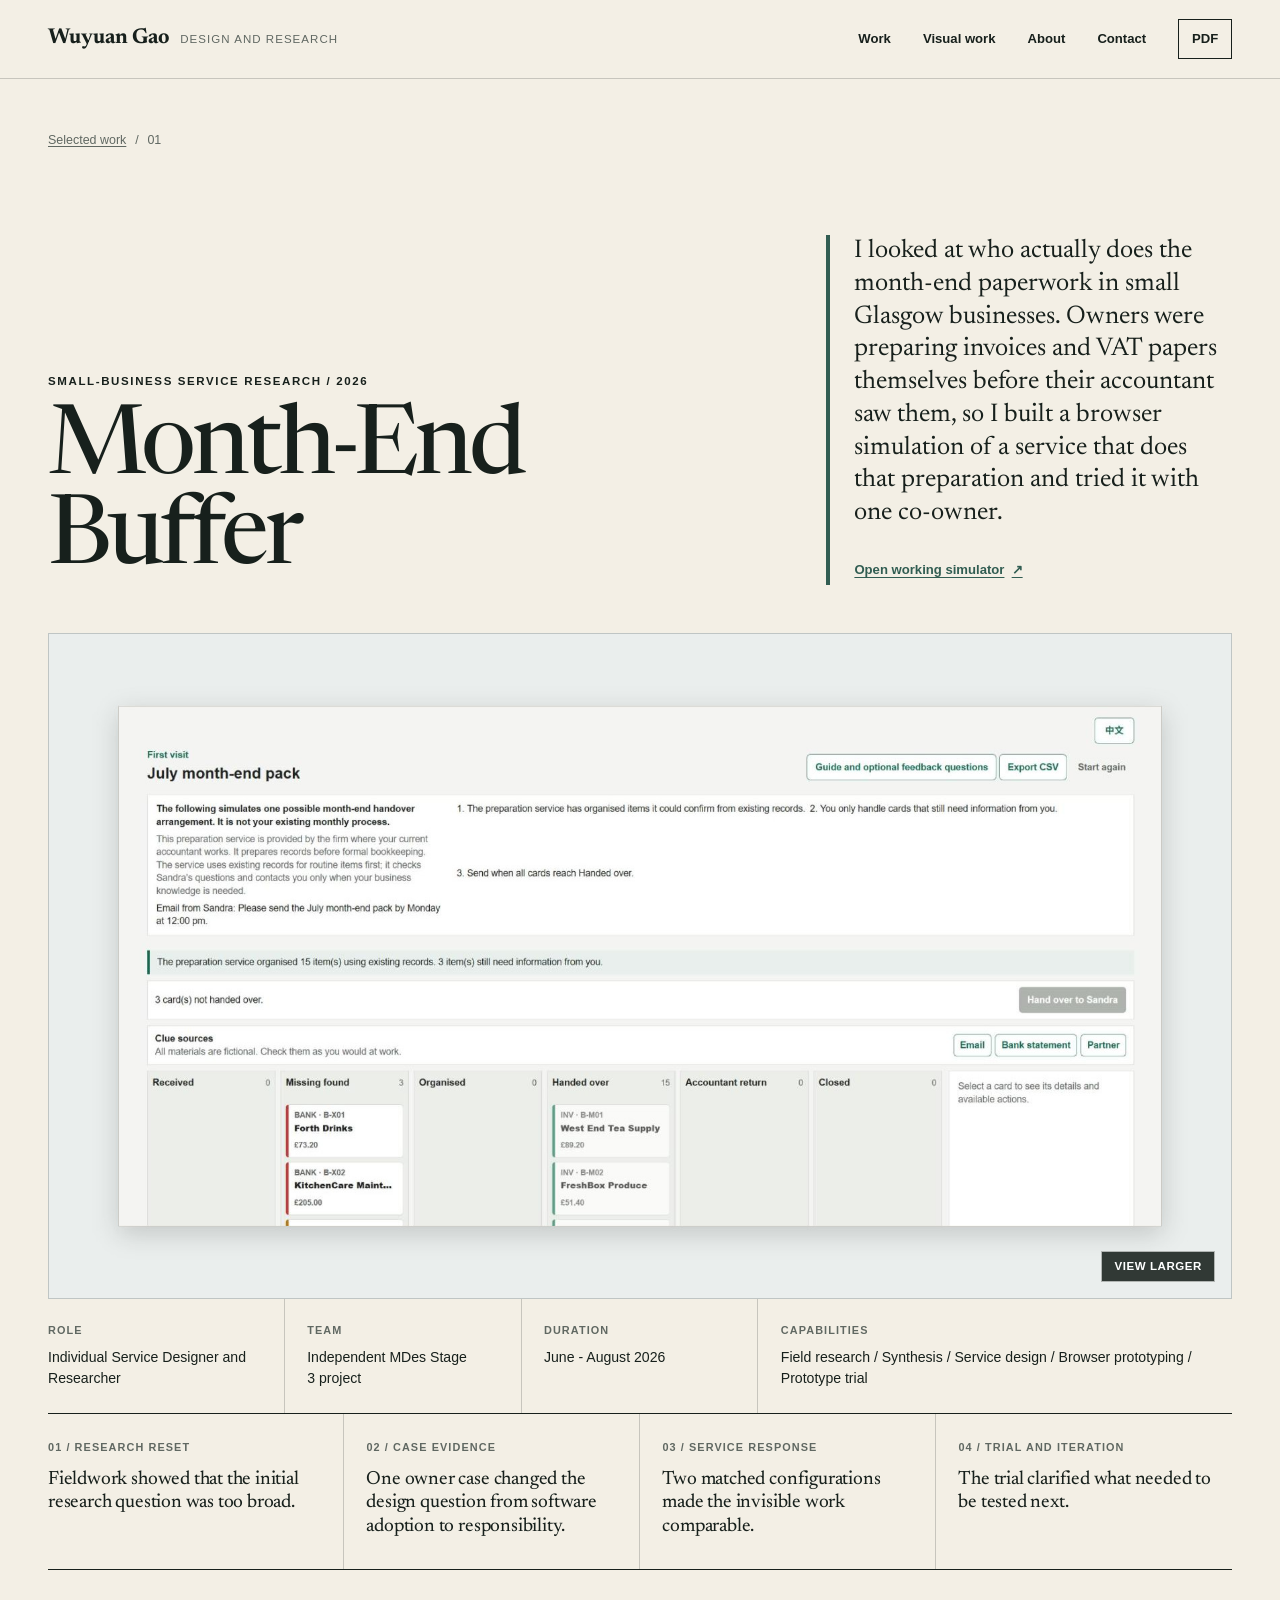
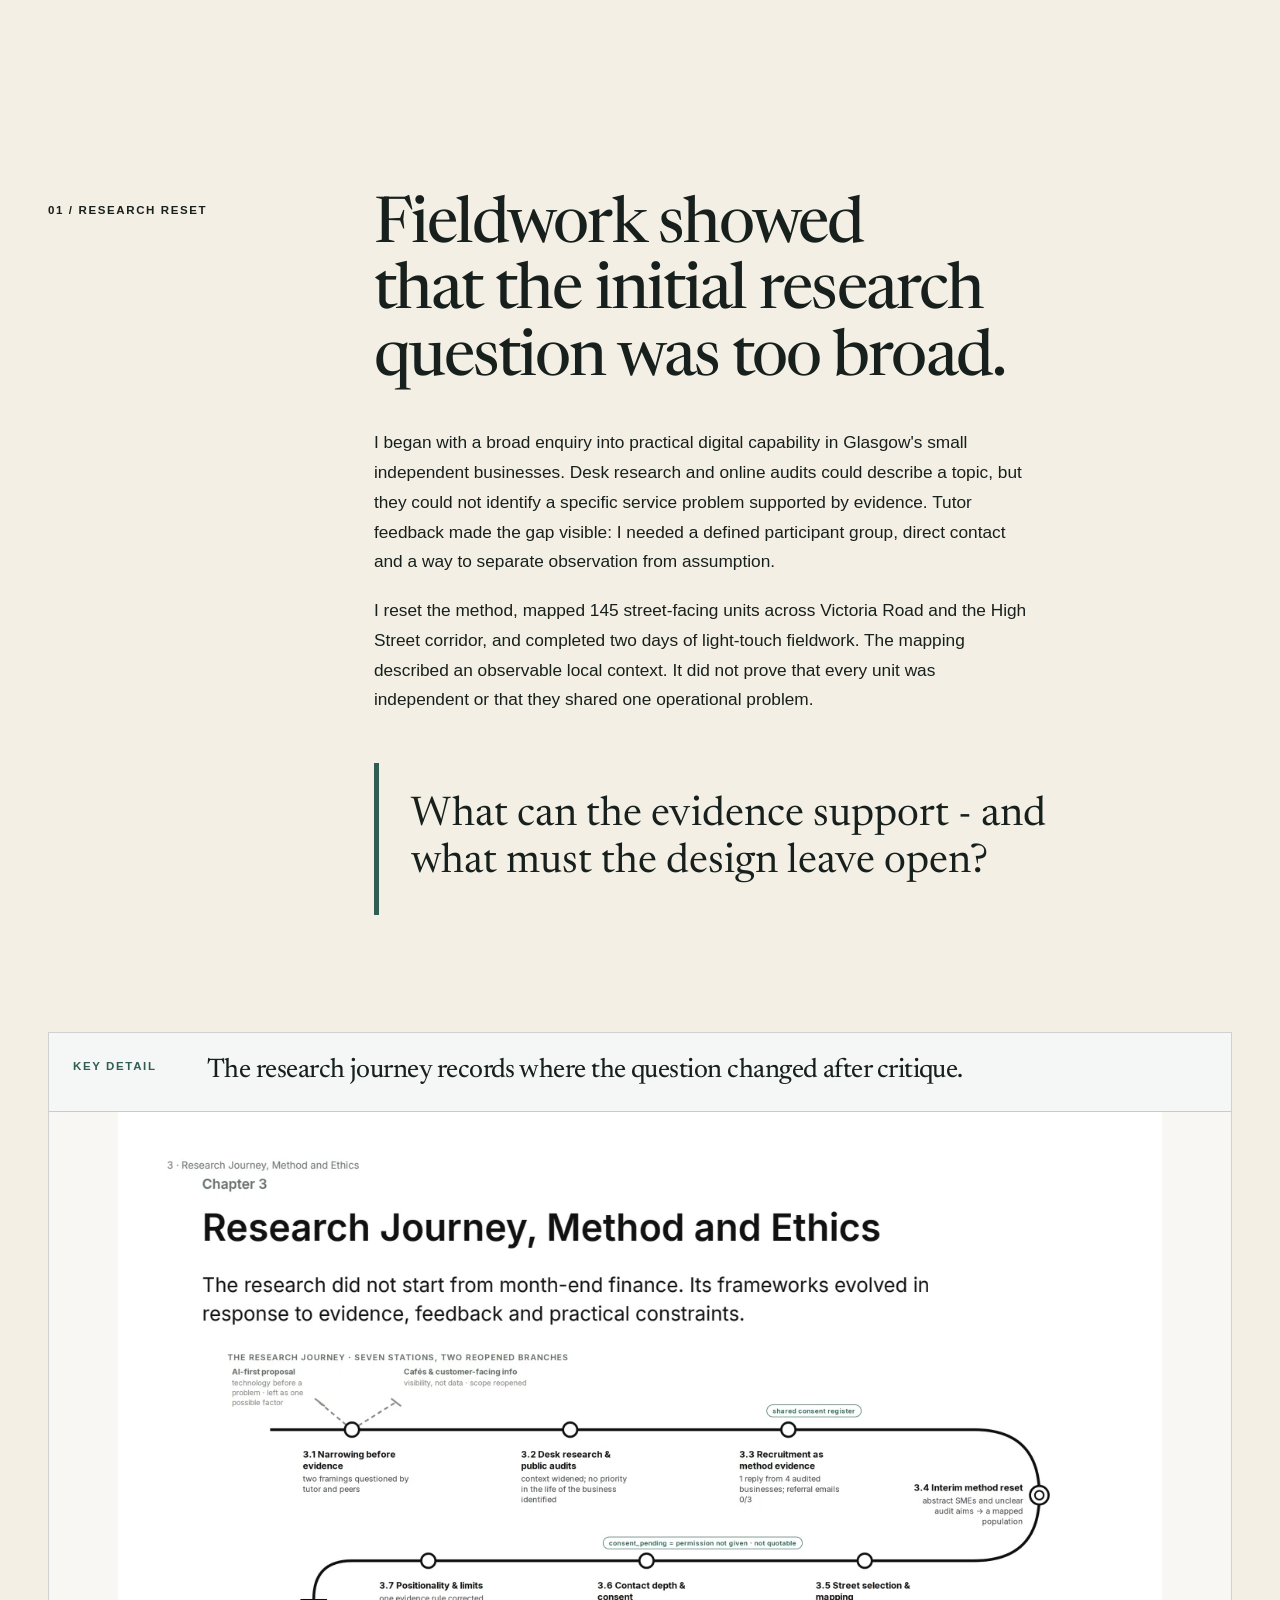
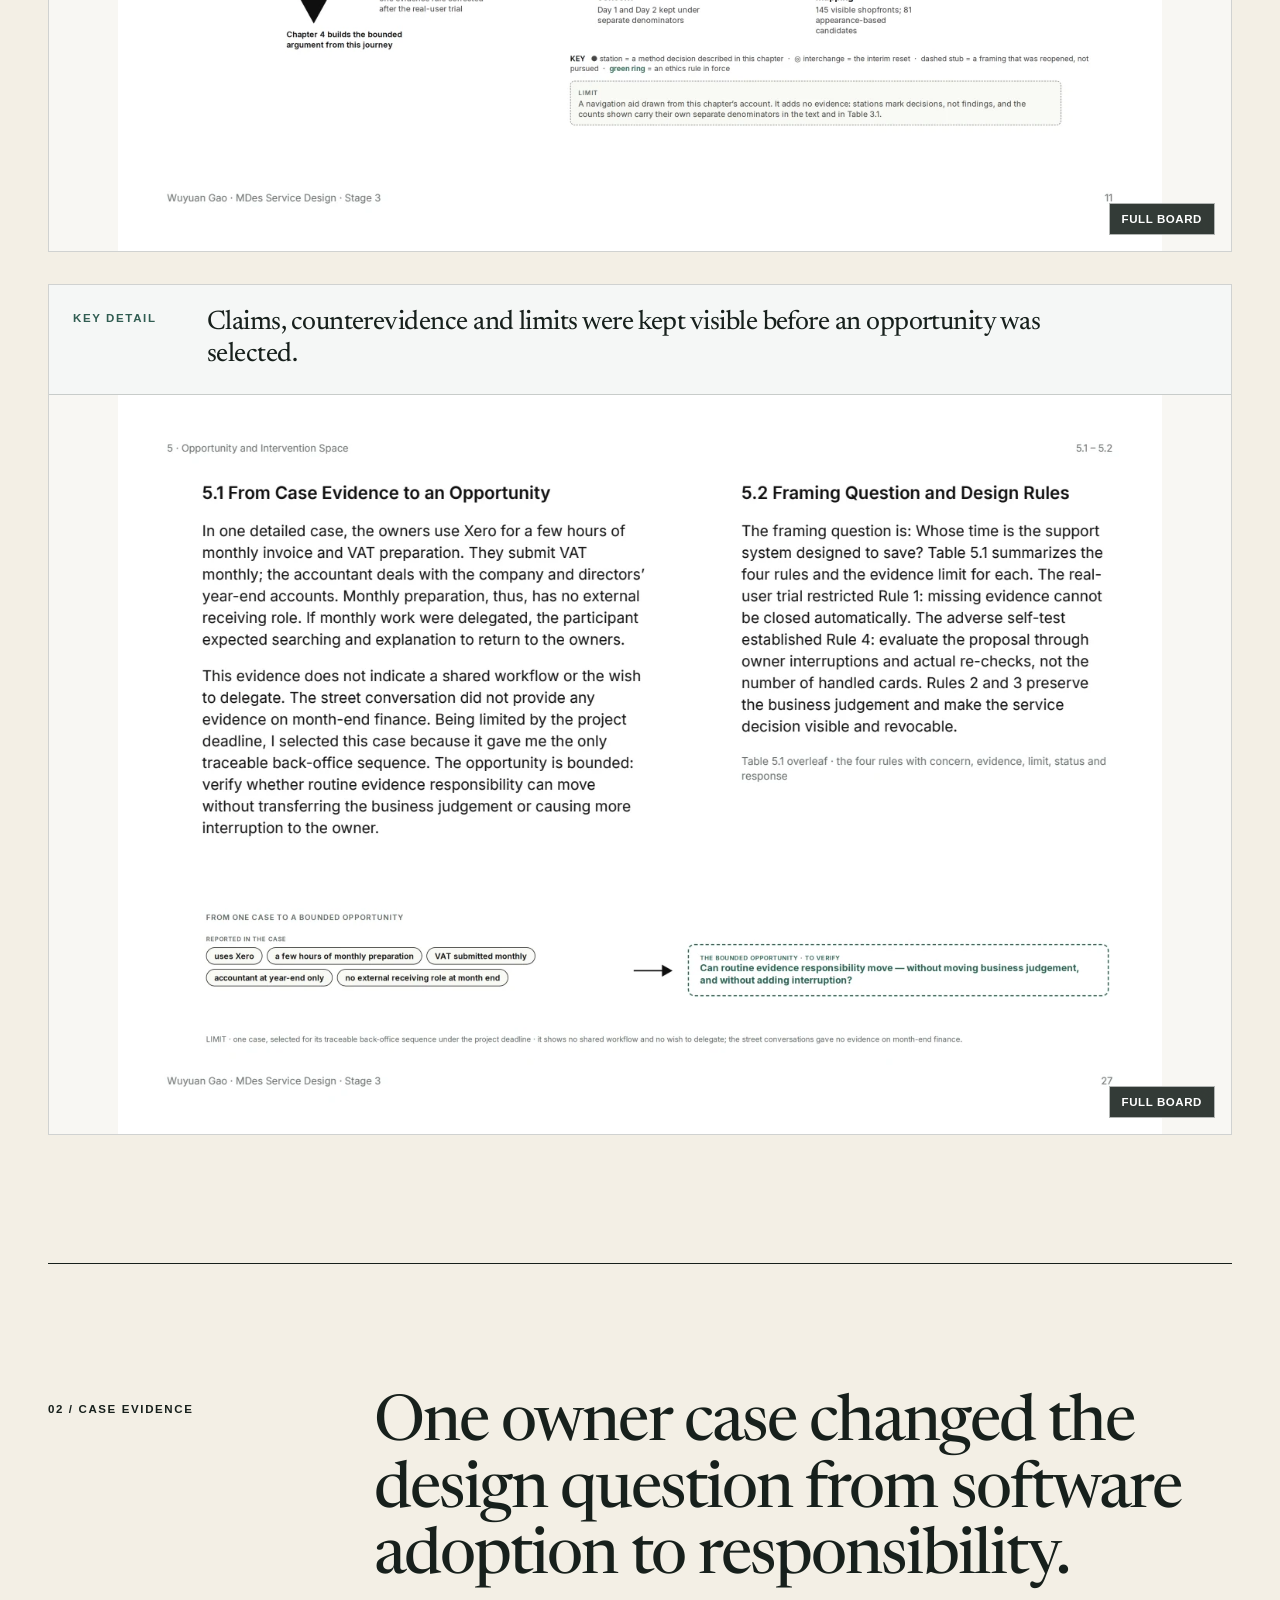
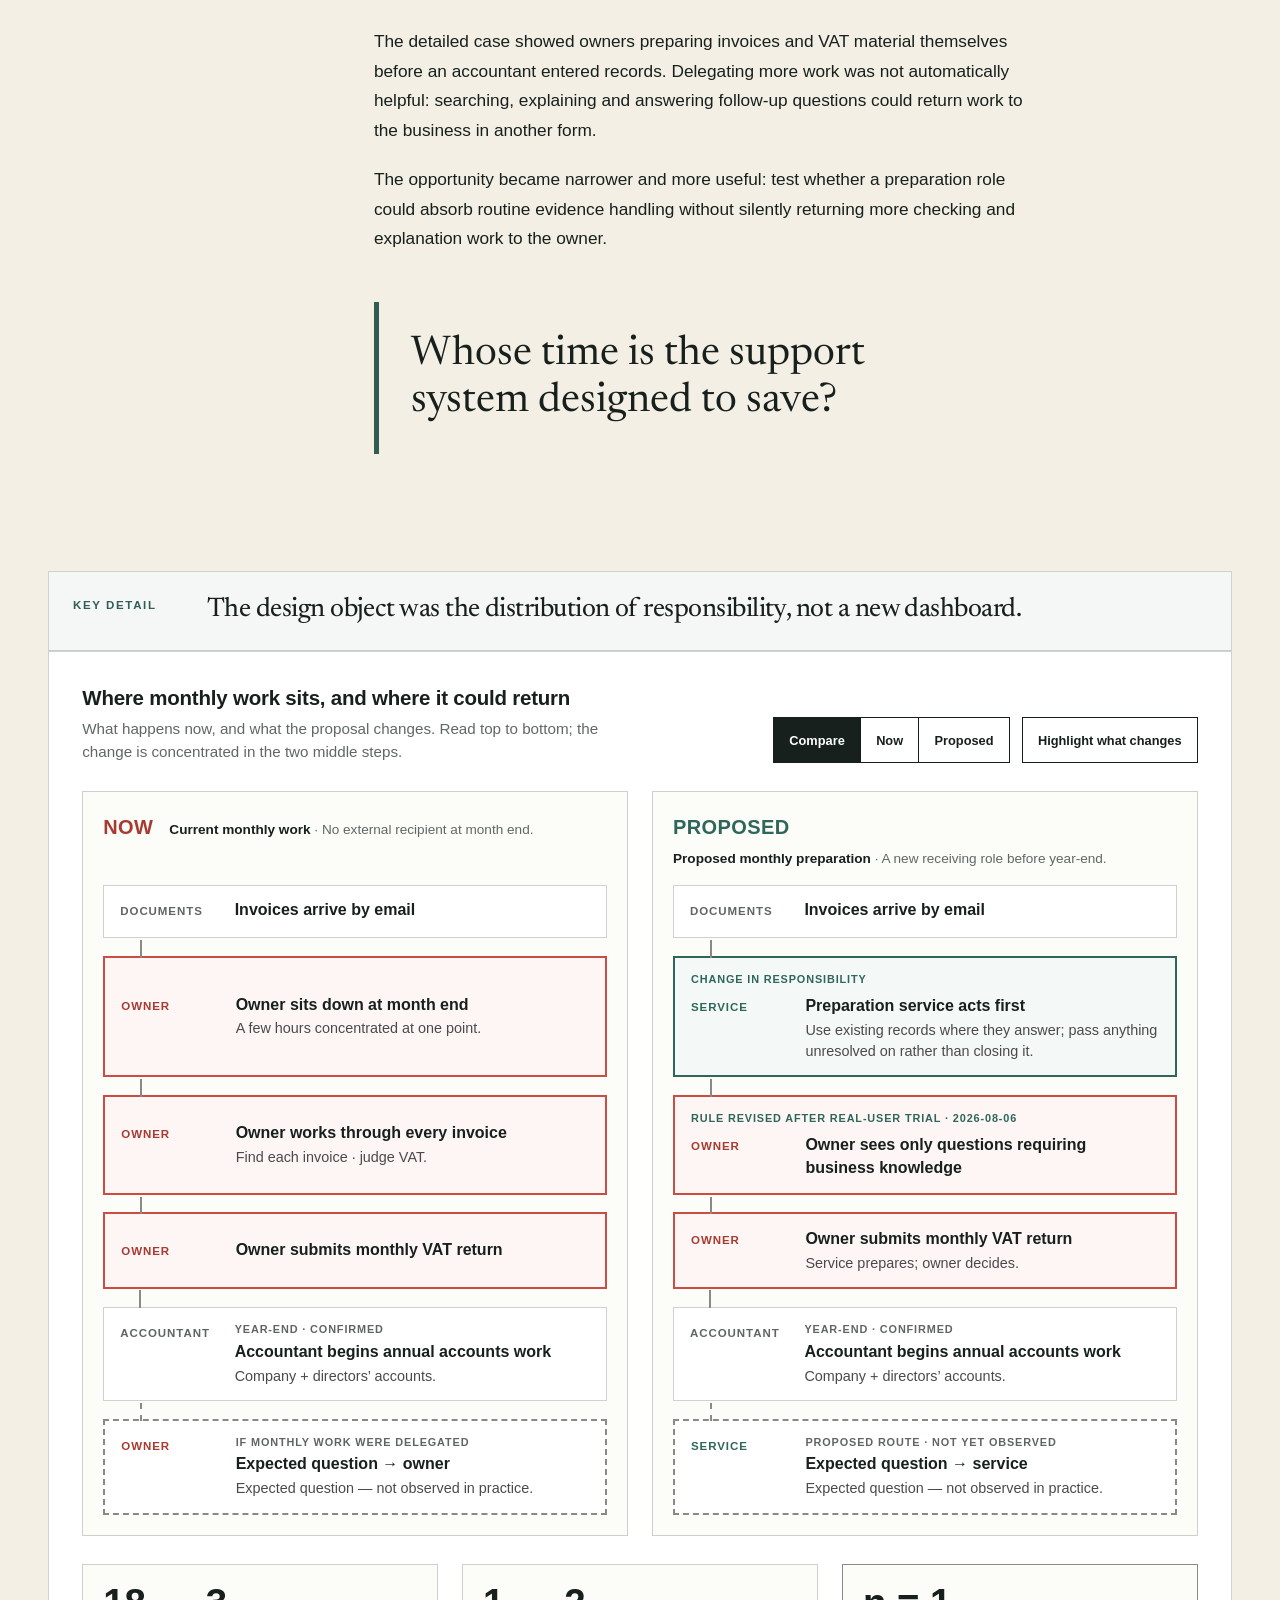
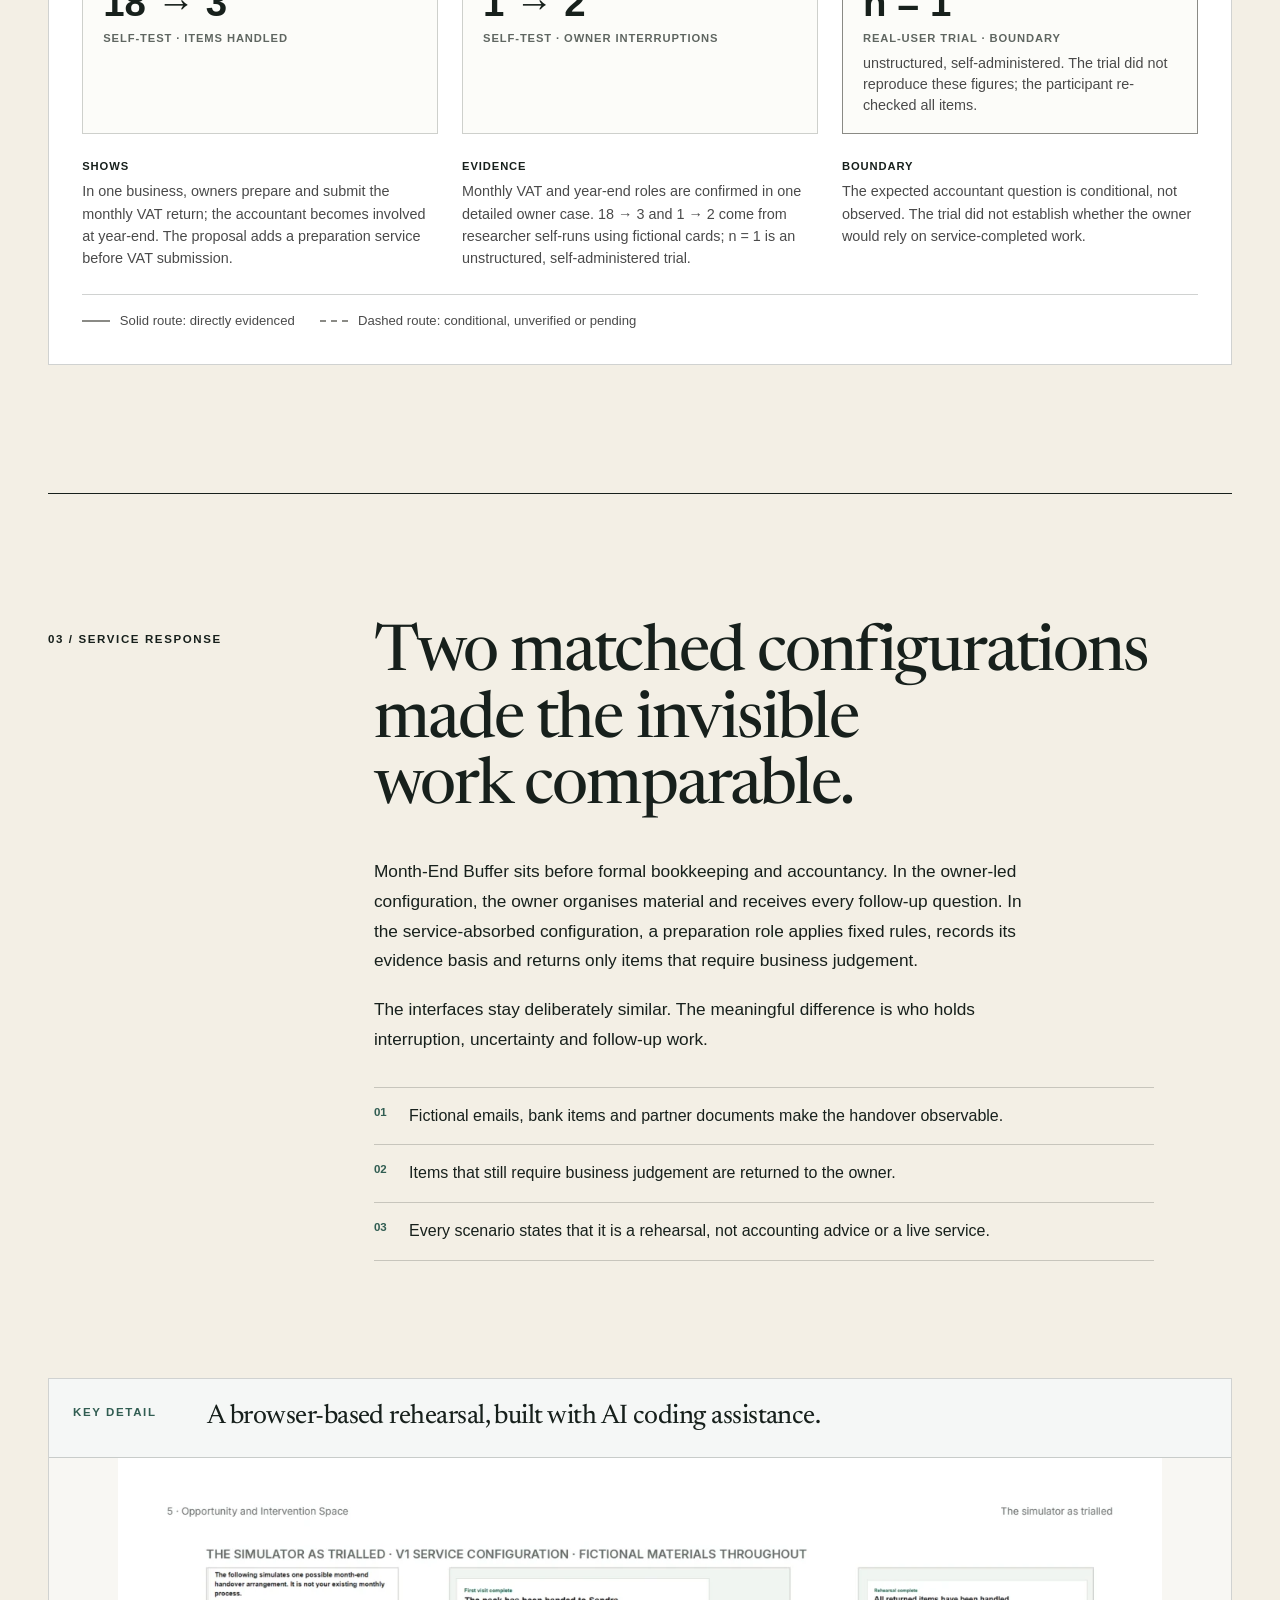
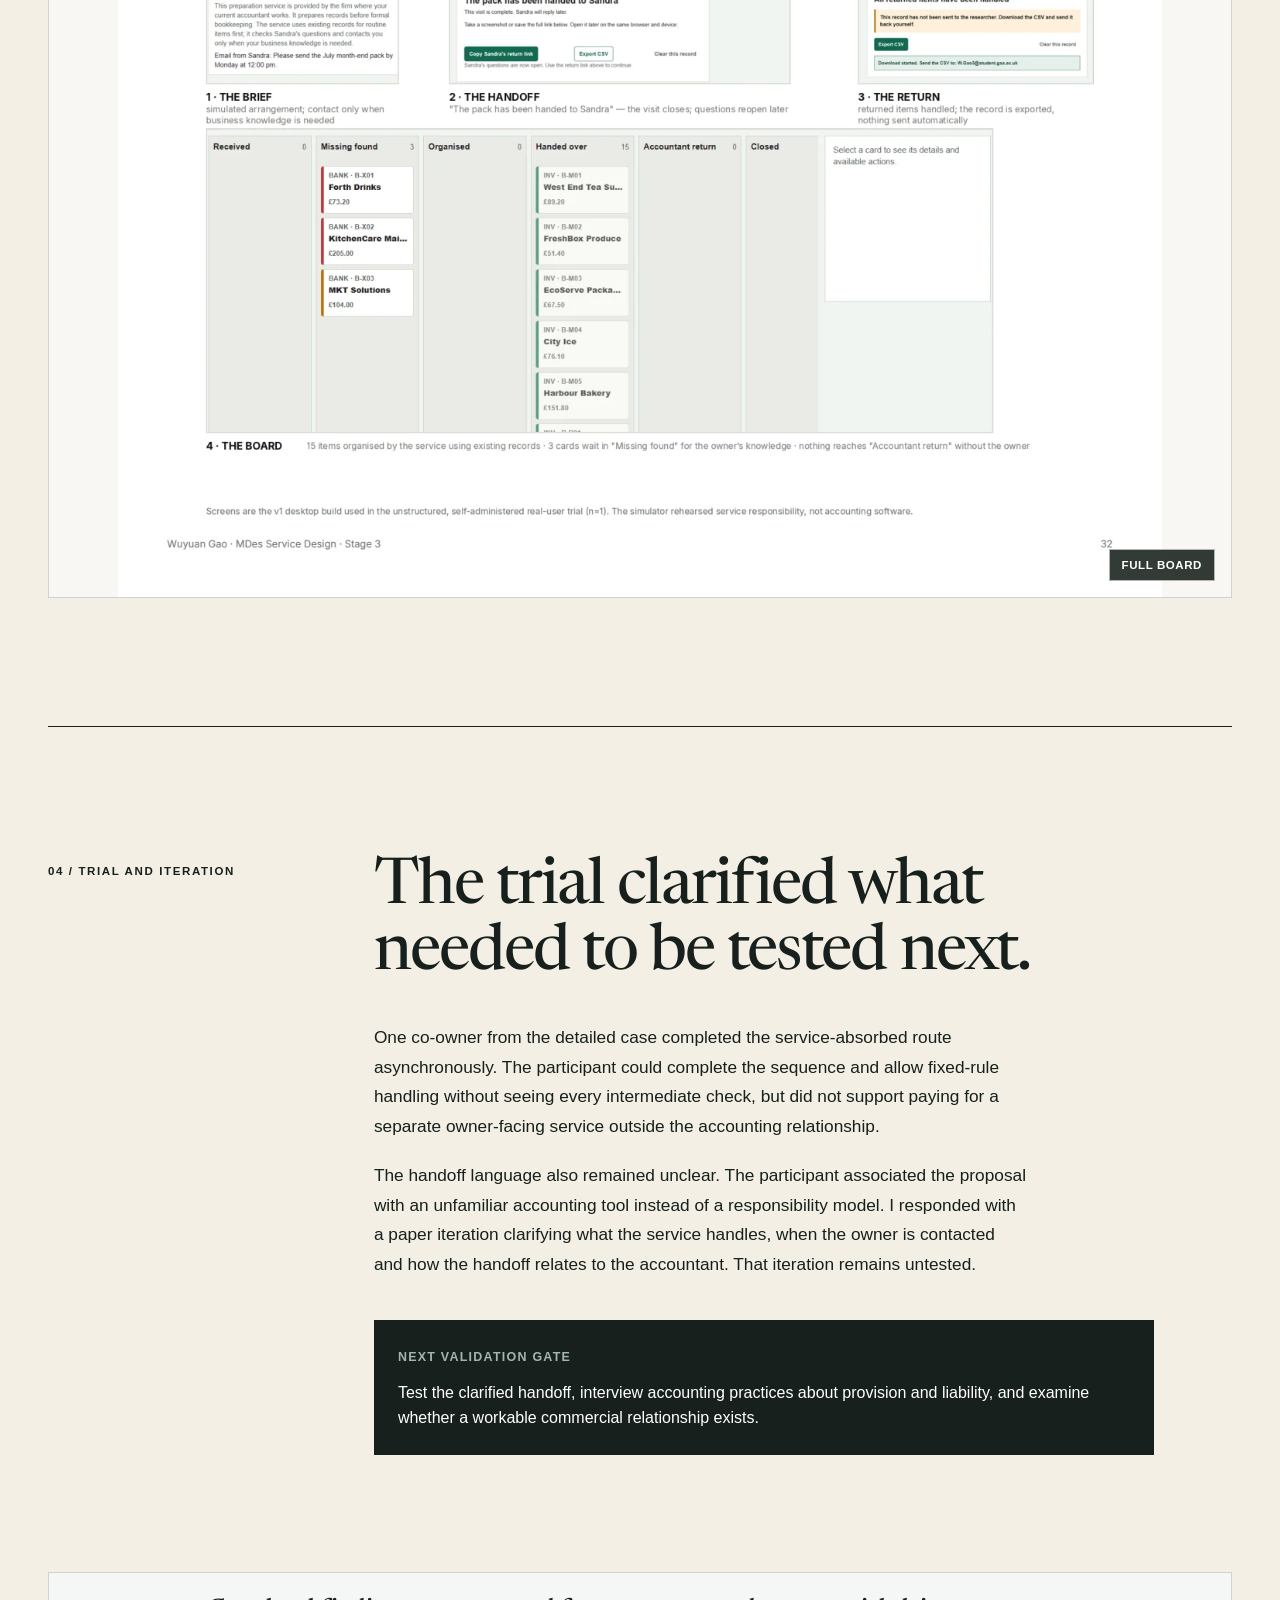
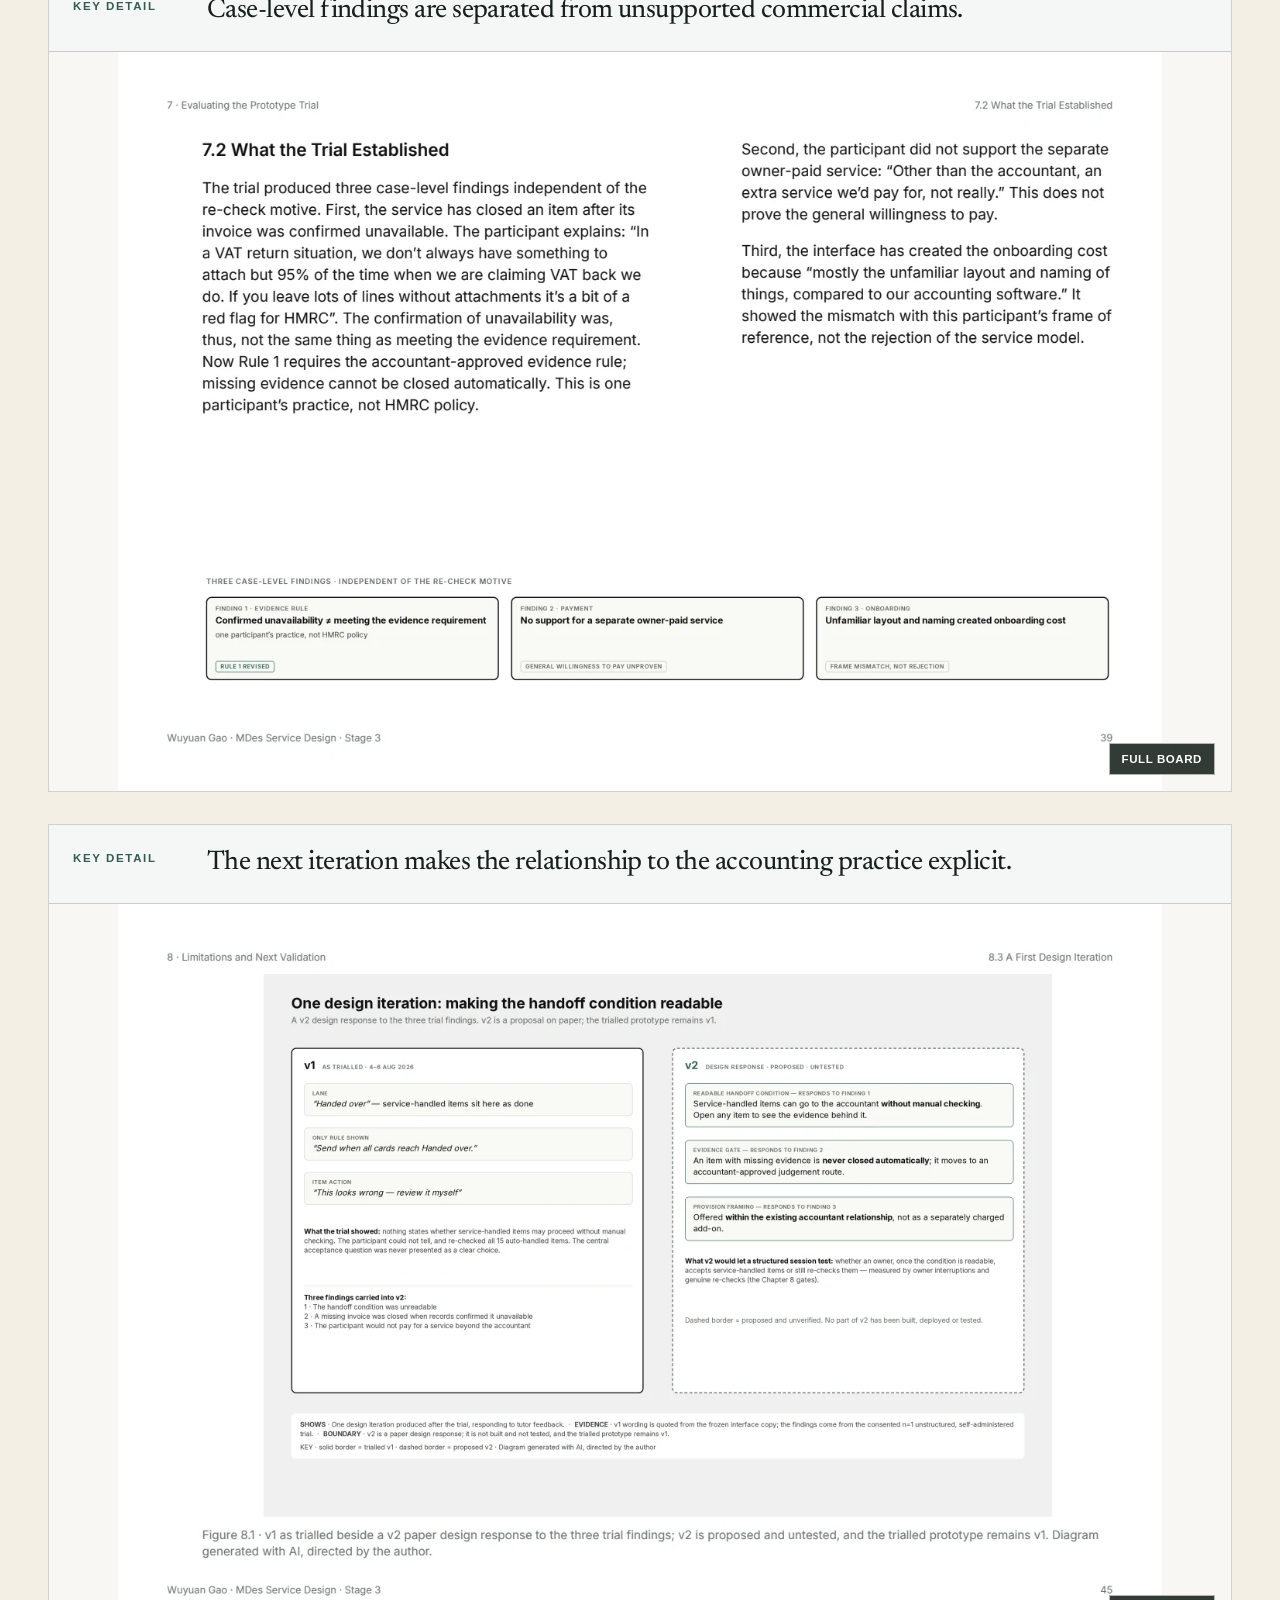
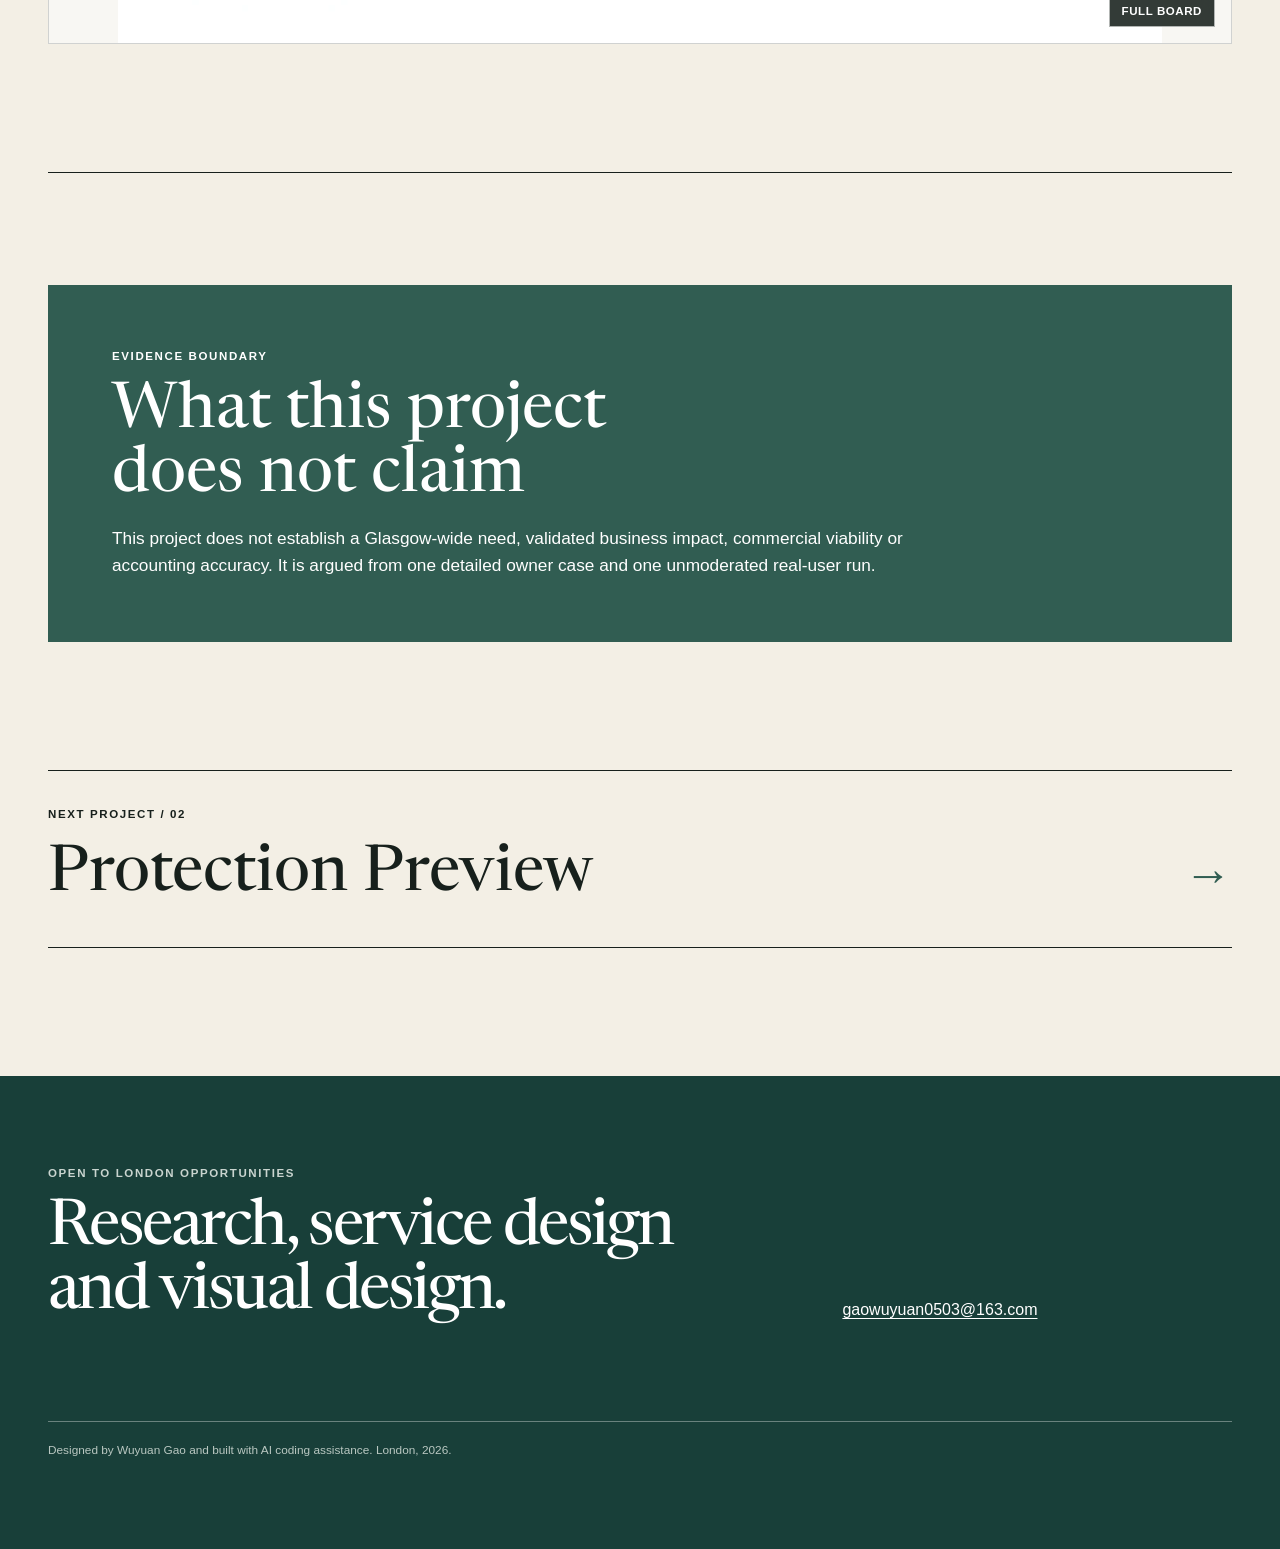
==== commit af3f497e: "Preview: rebuild responsibility figure as page content, show focused previews uncropped Month-End Bu" ====
--- a/work/month-end-buffer/index.html
+++ b/work/month-end-buffer/index.html
@@ -1,3 +1,3 @@
 <!doctype html>
 <html lang="en"><head><meta charSet="utf-8"/><meta name="viewport" content="width=device-width, initial-scale=1"/><link rel="preload" as="image" href="../../assets/month-end-board.jpg"/><link rel="stylesheet" href="../../app/globals.css"/><title>Month-End Buffer - Wuyuan Gao</title><meta name="description" content="A study of who does the month-end paperwork in small Glasgow businesses, and a browser simulation of a service that prepares it for the owner."/><meta property="og:title" content="Wuyuan Gao - Service Designer"/><meta property="og:description" content="Evidence-led service design, interaction design and working prototypes."/><meta property="og:type" content="website"/><meta property="og:url" content="https://gaogaomyx.github.io/portfolio/work/month-end-buffer/"/><meta property="og:image" content="https://gaogaomyx.github.io/portfolio/og.png"/><meta property="og:image:width" content="1200"/><meta property="og:image:height" content="630"/><meta name="twitter:card" content="summary_large_image"/><meta name="twitter:image" content="https://gaogaomyx.github.io/portfolio/og.png"/><meta name="twitter:title" content="Wuyuan Gao - Service Designer"/><meta name="twitter:description" content="Evidence-led service design, interaction design and working prototypes."/><meta name="twitter:image:width" content="1200"/><meta name="twitter:image:height" content="630"/><link rel="shortcut icon" href="../../favicon.svg"/><link rel="icon" href="../../favicon.svg"/>
-</head><body><div class="site-shell" style="--project-accent:#315d52"><a class="skip-link" href="#main">Skip to content</a><header class="site-header"><div class="site-header__inner"><a href="../../index.html" class="wordmark" aria-label="Wuyuan Gao home"><span>Wuyuan Gao</span><small>Design and research</small></a><nav class="site-nav" aria-label="Primary navigation"><a href="../../index.html#work">Work</a><a class="nav-visual" href="../../visual/index.html">Visual work</a><a class="nav-about" href="../../index.html#about">About</a><a class="nav-contact" href="mailto:gaowuyuan0503@163.com">Contact</a><a class="nav-download" href="../../Wuyuan-Gao-Portfolio.pdf" download="">PDF</a></nav></div></header><main id="main"><section class="case-hero page-frame"><div class="case-breadcrumb"><a href="../../index.html#work">Selected work</a><span>/</span><span>01</span></div><div class="case-hero__grid"><div><p class="eyebrow">Small-business service research<!-- --> / <!-- -->2026</p><h1><span style="white-space:nowrap">Month-End</span> Buffer</h1></div><div class="case-outcome"><p>I looked at who actually does the month-end paperwork in small Glasgow businesses. Owners were preparing invoices and VAT papers themselves before their accountant saw them, so I built a browser simulation of a service that does that preparation and tried it with one co-owner.</p><div class="link-row"><a class="text-link text-link--primary" href="https://gaogaomyx.github.io/month-end-service-simulator/" target="_blank" rel="noreferrer">Open working simulator<span aria-hidden="true">↗</span></a></div></div></div><figure class="case-hero__figure"><button class="image-zoom-trigger  case-hero__zoom" type="button" aria-label="View larger image: Month-End service rehearsal in use, showing the July month-end pack with cards sorted into columns"><img src="../../assets/month-end-board.jpg" alt="Month-End service rehearsal in use, showing the July month-end pack with cards sorted into columns" loading="eager"/><span class="image-zoom-hint" aria-hidden="true">View larger</span></button></figure><dl class="case-facts"><div><dt>Role</dt><dd>Individual Service Designer and Researcher</dd></div><div><dt>Team</dt><dd>Independent MDes Stage 3 project</dd></div><div><dt>Duration</dt><dd>June - August 2026</dd></div><div><dt>Capabilities</dt><dd>Field research / Synthesis / Service design / Browser prototyping / Prototype trial</dd></div></dl><nav class="case-brief" data-follow aria-label="Case study in brief"><a href="#step-01"><span>01 / Research reset</span><strong>Fieldwork showed that the initial research question was too broad.</strong></a><a href="#step-02"><span>02 / Case evidence</span><strong>One owner case changed the design question from software adoption to responsibility.</strong></a><a href="#step-03"><span>03 / Service response</span><strong>Two matched configurations made the invisible work comparable.</strong></a><a href="#step-04"><span>04 / Trial and iteration</span><strong>The trial clarified what needed to be tested next.</strong></a></nav></section><article class="case-body page-frame"><section class="case-section" id="step-01"><div class="section-index"><p class="eyebrow">01 / Research reset</p></div><div class="section-copy"><h2>Fieldwork showed that the initial research question was too broad.</h2><p>I began with a broad enquiry into practical digital capability in Glasgow&#x27;s small independent businesses. Desk research and online audits could describe a topic, but they could not identify a specific service problem supported by evidence. Tutor feedback made the gap visible: I needed a defined participant group, direct contact and a way to separate observation from assumption.</p><p>I reset the method, mapped 145 street-facing units across Victoria Road and the High Street corridor, and completed two days of light-touch fieldwork. The mapping described an observable local context. It did not prove that every unit was independent or that they shared one operational problem.</p><blockquote>What can the evidence support - and what must the design leave open?</blockquote></div><div class="media-grid"><figure class="media-card media-card--wide"><figcaption class="media-card__lead"><span class="eyebrow">Key detail</span><strong>The research journey records where the question changed after critique.</strong></figcaption><button class="image-zoom-trigger image-zoom-trigger--focused" type="button" aria-label="View larger image: Research journey showing the reset from a broad assumption to bounded field evidence" style="--preview-scale:1.25;--preview-x:50%;--preview-y:48%"><img src="../../assets/month-research-reset.webp" alt="Research journey showing the reset from a broad assumption to bounded field evidence" loading="lazy"/><span class="image-zoom-hint" aria-hidden="true">Full board</span></button></figure><figure class="media-card media-card--wide"><figcaption class="media-card__lead"><span class="eyebrow">Key detail</span><strong>Claims, counterevidence and limits were kept visible before an opportunity was selected.</strong></figcaption><button class="image-zoom-trigger image-zoom-trigger--focused" type="button" aria-label="View larger image: Evidence-to-opportunity chain for the Month-End project" style="--preview-scale:1.25;--preview-x:50%;--preview-y:52%"><img src="../../assets/month-evidence.webp" alt="Evidence-to-opportunity chain for the Month-End project" loading="lazy"/><span class="image-zoom-hint" aria-hidden="true">Full board</span></button></figure></div></section><section class="case-section" id="step-02"><div class="section-index"><p class="eyebrow">02 / Case evidence</p></div><div class="section-copy"><h2>One owner case changed the design question from software adoption to responsibility.</h2><p>The detailed case showed owners preparing invoices and VAT material themselves before an accountant entered records. Delegating more work was not automatically helpful: searching, explaining and answering follow-up questions could return work to the business in another form.</p><p>The opportunity became narrower and more useful: test whether a preparation role could absorb routine evidence handling without silently returning more checking and explanation work to the owner.</p><blockquote>Whose time is the support system designed to save?</blockquote></div><div class="media-grid"><figure class="media-card media-card--wide"><figcaption class="media-card__lead"><span class="eyebrow">Key detail</span><strong>The design object was the distribution of responsibility, not a new dashboard.</strong></figcaption><button class="image-zoom-trigger image-zoom-trigger--focused" type="button" aria-label="View larger image: Responsibility map comparing owner and service roles" style="--preview-scale:1.25;--preview-x:50%;--preview-y:50%"><img src="../../assets/month-responsibility.webp" alt="Responsibility map comparing owner and service roles" loading="lazy"/><span class="image-zoom-hint" aria-hidden="true">Full board</span></button></figure></div></section><section class="case-section" id="step-03"><div class="section-index"><p class="eyebrow">03 / Service response</p></div><div class="section-copy"><h2>Two matched configurations made the invisible work comparable.</h2><p>Month-End Buffer sits before formal bookkeeping and accountancy. In the owner-led configuration, the owner organises material and receives every follow-up question. In the service-absorbed configuration, a preparation role applies fixed rules, records its evidence basis and returns only items that require business judgement.</p><p>The interfaces stay deliberately similar. The meaningful difference is who holds interruption, uncertainty and follow-up work.</p><ul class="evidence-list"><li>Fictional emails, bank items and partner documents make the handover observable.</li><li>Items that still require business judgement are returned to the owner.</li><li>Every scenario states that it is a rehearsal, not accounting advice or a live service.</li></ul></div><div class="media-grid"><figure class="media-card media-card--wide"><figcaption class="media-card__lead"><span class="eyebrow">Key detail</span><strong>A browser-based rehearsal, built with AI coding assistance.</strong></figcaption><button class="image-zoom-trigger image-zoom-trigger--focused" type="button" aria-label="View larger image: Month-End Buffer service simulator screens" style="--preview-scale:1.2;--preview-x:50%;--preview-y:48%"><img src="../../assets/month-simulator.webp" alt="Month-End Buffer service simulator screens" loading="lazy"/><span class="image-zoom-hint" aria-hidden="true">Full board</span></button></figure></div></section><section class="case-section" id="step-04"><div class="section-index"><p class="eyebrow">04 / Trial and iteration</p></div><div class="section-copy"><h2>The trial clarified what needed to be tested next.</h2><p>One co-owner from the detailed case completed the service-absorbed route asynchronously. The participant could complete the sequence and allow fixed-rule handling without seeing every intermediate check, but did not support paying for a separate owner-facing service outside the accounting relationship.</p><p>The handoff language also remained unclear. The participant associated the proposal with an unfamiliar accounting tool instead of a responsibility model. I responded with a paper iteration clarifying what the service handles, when the owner is contacted and how the handoff relates to the accountant. That iteration remains untested.</p><aside class="case-callout"><strong>Next validation gate</strong><p>Test the clarified handoff, interview accounting practices about provision and liability, and examine whether a workable commercial relationship exists.</p></aside></div><div class="media-grid"><figure class="media-card"><figcaption class="media-card__lead"><span class="eyebrow">Key detail</span><strong>Case-level findings are separated from unsupported commercial claims.</strong></figcaption><button class="image-zoom-trigger image-zoom-trigger--focused" type="button" aria-label="View larger image: Findings from the asynchronous service rehearsal" style="--preview-scale:1.28;--preview-x:50%;--preview-y:48%"><img src="../../assets/month-findings.webp" alt="Findings from the asynchronous service rehearsal" loading="lazy"/><span class="image-zoom-hint" aria-hidden="true">Full board</span></button></figure><figure class="media-card"><figcaption class="media-card__lead"><span class="eyebrow">Key detail</span><strong>The next iteration makes the relationship to the accounting practice explicit.</strong></figcaption><button class="image-zoom-trigger image-zoom-trigger--focused" type="button" aria-label="View larger image: Paper iteration clarifying service handoff language" style="--preview-scale:1.28;--preview-x:50%;--preview-y:50%"><img src="../../assets/month-iteration.webp" alt="Paper iteration clarifying service handoff language" loading="lazy"/><span class="image-zoom-hint" aria-hidden="true">Full board</span></button></figure></div></section><section class="evidence-boundary"><p class="eyebrow">Evidence boundary</p><h2>What this project does not claim</h2><p>This project does not establish a Glasgow-wide need, validated business impact, commercial viability or accounting accuracy. It is argued from one detailed owner case and one unmoderated real-user run.</p></section></article><a href="../../work/protection-preview/index.html" class="next-project"><span class="eyebrow">Next project / <!-- -->02</span><strong>Protection Preview</strong><span aria-hidden="true">→</span></a></main><footer class="site-footer" id="contact"><div><p class="eyebrow eyebrow--light">Open to London opportunities</p><h2>Research, service design and visual design.</h2></div><div class="footer-links"><a href="mailto:gaowuyuan0503@163.com">gaowuyuan0503@163.com</a></div><p class="footer-note">Designed by Wuyuan Gao and built with AI coding assistance. London, 2026.</p></footer></div><script src="../../local-viewer.js" defer></script></body></html>+</head><body><div class="site-shell" style="--project-accent:#315d52"><a class="skip-link" href="#main">Skip to content</a><header class="site-header"><div class="site-header__inner"><a href="../../index.html" class="wordmark" aria-label="Wuyuan Gao home"><span>Wuyuan Gao</span><small>Design and research</small></a><nav class="site-nav" aria-label="Primary navigation"><a href="../../index.html#work">Work</a><a class="nav-visual" href="../../visual/index.html">Visual work</a><a class="nav-about" href="../../index.html#about">About</a><a class="nav-contact" href="mailto:gaowuyuan0503@163.com">Contact</a><a class="nav-download" href="../../Wuyuan-Gao-Portfolio.pdf" download="">PDF</a></nav></div></header><main id="main"><section class="case-hero page-frame"><div class="case-breadcrumb"><a href="../../index.html#work">Selected work</a><span>/</span><span>01</span></div><div class="case-hero__grid"><div><p class="eyebrow">Small-business service research<!-- --> / <!-- -->2026</p><h1><span style="white-space:nowrap">Month-End</span> Buffer</h1></div><div class="case-outcome"><p>I looked at who actually does the month-end paperwork in small Glasgow businesses. Owners were preparing invoices and VAT papers themselves before their accountant saw them, so I built a browser simulation of a service that does that preparation and tried it with one co-owner.</p><div class="link-row"><a class="text-link text-link--primary" href="https://gaogaomyx.github.io/month-end-service-simulator/" target="_blank" rel="noreferrer">Open working simulator<span aria-hidden="true">↗</span></a></div></div></div><figure class="case-hero__figure"><button class="image-zoom-trigger  case-hero__zoom" type="button" aria-label="View larger image: Month-End service rehearsal in use, showing the July month-end pack with cards sorted into columns"><img src="../../assets/month-end-board.jpg" alt="Month-End service rehearsal in use, showing the July month-end pack with cards sorted into columns" loading="eager"/><span class="image-zoom-hint" aria-hidden="true">View larger</span></button></figure><dl class="case-facts"><div><dt>Role</dt><dd>Individual Service Designer and Researcher</dd></div><div><dt>Team</dt><dd>Independent MDes Stage 3 project</dd></div><div><dt>Duration</dt><dd>June - August 2026</dd></div><div><dt>Capabilities</dt><dd>Field research / Synthesis / Service design / Browser prototyping / Prototype trial</dd></div></dl><nav class="case-brief" data-follow aria-label="Case study in brief"><a href="#step-01"><span>01 / Research reset</span><strong>Fieldwork showed that the initial research question was too broad.</strong></a><a href="#step-02"><span>02 / Case evidence</span><strong>One owner case changed the design question from software adoption to responsibility.</strong></a><a href="#step-03"><span>03 / Service response</span><strong>Two matched configurations made the invisible work comparable.</strong></a><a href="#step-04"><span>04 / Trial and iteration</span><strong>The trial clarified what needed to be tested next.</strong></a></nav></section><article class="case-body page-frame"><section class="case-section" id="step-01"><div class="section-index"><p class="eyebrow">01 / Research reset</p></div><div class="section-copy"><h2>Fieldwork showed that the initial research question was too broad.</h2><p>I began with a broad enquiry into practical digital capability in Glasgow&#x27;s small independent businesses. Desk research and online audits could describe a topic, but they could not identify a specific service problem supported by evidence. Tutor feedback made the gap visible: I needed a defined participant group, direct contact and a way to separate observation from assumption.</p><p>I reset the method, mapped 145 street-facing units across Victoria Road and the High Street corridor, and completed two days of light-touch fieldwork. The mapping described an observable local context. It did not prove that every unit was independent or that they shared one operational problem.</p><blockquote>What can the evidence support - and what must the design leave open?</blockquote></div><div class="media-grid"><figure class="media-card media-card--wide"><figcaption class="media-card__lead"><span class="eyebrow">Key detail</span><strong>The research journey records where the question changed after critique.</strong></figcaption><button class="image-zoom-trigger image-zoom-trigger--focused" type="button" aria-label="View larger image: Research journey showing the reset from a broad assumption to bounded field evidence" style="--preview-scale:1.25;--preview-x:50%;--preview-y:48%"><img src="../../assets/month-research-reset.webp" alt="Research journey showing the reset from a broad assumption to bounded field evidence" loading="lazy"/><span class="image-zoom-hint" aria-hidden="true">Full board</span></button></figure><figure class="media-card media-card--wide"><figcaption class="media-card__lead"><span class="eyebrow">Key detail</span><strong>Claims, counterevidence and limits were kept visible before an opportunity was selected.</strong></figcaption><button class="image-zoom-trigger image-zoom-trigger--focused" type="button" aria-label="View larger image: Evidence-to-opportunity chain for the Month-End project" style="--preview-scale:1.25;--preview-x:50%;--preview-y:52%"><img src="../../assets/month-evidence.webp" alt="Evidence-to-opportunity chain for the Month-End project" loading="lazy"/><span class="image-zoom-hint" aria-hidden="true">Full board</span></button></figure></div></section><section class="case-section" id="step-02"><div class="section-index"><p class="eyebrow">02 / Case evidence</p></div><div class="section-copy"><h2>One owner case changed the design question from software adoption to responsibility.</h2><p>The detailed case showed owners preparing invoices and VAT material themselves before an accountant entered records. Delegating more work was not automatically helpful: searching, explaining and answering follow-up questions could return work to the business in another form.</p><p>The opportunity became narrower and more useful: test whether a preparation role could absorb routine evidence handling without silently returning more checking and explanation work to the owner.</p><blockquote>Whose time is the support system designed to save?</blockquote></div><div class="media-grid"><figure class="media-card media-card--wide"><figcaption class="media-card__lead"><span class="eyebrow">Key detail</span><strong>The design object was the distribution of responsibility, not a new dashboard.</strong></figcaption><div class="resp" data-resp data-view="compare"><div class="resp-head"><div><h3>Where monthly work sits, and where it could return</h3><p>What happens now, and what the proposal changes. Read top to bottom; the change is concentrated in the two middle steps.</p></div><div class="resp-controls"><div class="resp-seg" role="group" aria-label="Choose which configuration to show"><button type="button" data-resp-view="compare" aria-pressed="true">Compare</button><button type="button" data-resp-view="now" aria-pressed="false">Now</button><button type="button" data-resp-view="proposed" aria-pressed="false">Proposed</button></div><button type="button" class="resp-toggle" data-resp-changes aria-pressed="false">Highlight what changes</button></div></div><div class="resp-lanes"><section class="resp-lane resp-lane--now" aria-labelledby="resp-now"><header><h4 id="resp-now">Now</h4><p><b>Current monthly work</b> &middot; No external recipient at month end.</p></header><ol><li class="resp-step resp-step--doc"><span class="resp-role">Documents</span><div class="resp-text"><strong>Invoices arrive by email</strong></div></li><li class="resp-step resp-step--owner is-change"><span class="resp-role">Owner</span><div class="resp-text"><strong>Owner sits down at month end</strong><span class="resp-sub">A few hours concentrated at one point.</span></div></li><li class="resp-step resp-step--owner is-change"><span class="resp-role">Owner</span><div class="resp-text"><strong>Owner works through every invoice</strong><span class="resp-sub">Find each invoice &middot; judge VAT.</span></div></li><li class="resp-step resp-step--owner"><span class="resp-role">Owner</span><div class="resp-text"><strong>Owner submits monthly VAT return</strong></div></li><li class="resp-step resp-step--acct"><span class="resp-role">Accountant</span><div class="resp-text"><span class="resp-label">Year-end &middot; confirmed</span><strong>Accountant begins annual accounts work</strong><span class="resp-sub">Company + directors&rsquo; accounts.</span></div></li><li class="resp-step resp-step--owner is-conditional"><span class="resp-role">Owner</span><div class="resp-text"><span class="resp-label">If monthly work were delegated</span><strong>Expected question &rarr; owner</strong><span class="resp-sub">Expected question &mdash; not observed in practice.</span></div></li></ol></section><section class="resp-lane resp-lane--proposed" aria-labelledby="resp-proposed"><header><h4 id="resp-proposed">Proposed</h4><p><b>Proposed monthly preparation</b> &middot; A new receiving role before year-end.</p></header><ol><li class="resp-step resp-step--doc"><span class="resp-role">Documents</span><div class="resp-text"><strong>Invoices arrive by email</strong></div></li><li class="resp-step resp-step--service is-change"><p class="resp-note">Change in responsibility</p><span class="resp-role">Service</span><div class="resp-text"><strong>Preparation service acts first</strong><span class="resp-sub">Use existing records where they answer; pass anything unresolved on rather than closing it.</span></div></li><li class="resp-step resp-step--owner is-change"><p class="resp-note">Rule revised after real-user trial &middot; 2026-08-06</p><span class="resp-role">Owner</span><div class="resp-text"><strong>Owner sees only questions requiring business knowledge</strong></div></li><li class="resp-step resp-step--owner"><span class="resp-role">Owner</span><div class="resp-text"><strong>Owner submits monthly VAT return</strong><span class="resp-sub">Service prepares; owner decides.</span></div></li><li class="resp-step resp-step--acct"><span class="resp-role">Accountant</span><div class="resp-text"><span class="resp-label">Year-end &middot; confirmed</span><strong>Accountant begins annual accounts work</strong><span class="resp-sub">Company + directors&rsquo; accounts.</span></div></li><li class="resp-step resp-step--service is-conditional"><span class="resp-role">Service</span><div class="resp-text"><span class="resp-label">Proposed route &middot; not yet observed</span><strong>Expected question &rarr; service</strong><span class="resp-sub">Expected question &mdash; not observed in practice.</span></div></li></ol></section></div><dl class="resp-metrics"><div><dt>Self-test &middot; items handled</dt><dd>18 &rarr; 3</dd></div><div><dt>Self-test &middot; owner interruptions</dt><dd>1 &rarr; 2</dd></div><div class="resp-metrics__boundary"><dt>Real-user trial &middot; boundary</dt><dd>n = 1</dd><dd class="resp-metrics__note">unstructured, self-administered. The trial did not reproduce these figures; the participant re-checked all items.</dd></div></dl><div class="resp-bands"><p><b>Shows</b> In one business, owners prepare and submit the monthly VAT return; the accountant becomes involved at year-end. The proposal adds a preparation service before VAT submission.</p><p><b>Evidence</b> Monthly VAT and year-end roles are confirmed in one detailed owner case. 18 &rarr; 3 and 1 &rarr; 2 come from researcher self-runs using fictional cards; n = 1 is an unstructured, self-administered trial.</p><p><b>Boundary</b> The expected accountant question is conditional, not observed. The trial did not establish whether the owner would rely on service-completed work.</p></div><p class="resp-key"><span class="resp-key__solid" aria-hidden="true"></span>Solid route: directly evidenced<span class="resp-key__dashed" aria-hidden="true"></span>Dashed route: conditional, unverified or pending</p></div></figure></div></section><section class="case-section" id="step-03"><div class="section-index"><p class="eyebrow">03 / Service response</p></div><div class="section-copy"><h2>Two matched configurations made the invisible work comparable.</h2><p>Month-End Buffer sits before formal bookkeeping and accountancy. In the owner-led configuration, the owner organises material and receives every follow-up question. In the service-absorbed configuration, a preparation role applies fixed rules, records its evidence basis and returns only items that require business judgement.</p><p>The interfaces stay deliberately similar. The meaningful difference is who holds interruption, uncertainty and follow-up work.</p><ul class="evidence-list"><li>Fictional emails, bank items and partner documents make the handover observable.</li><li>Items that still require business judgement are returned to the owner.</li><li>Every scenario states that it is a rehearsal, not accounting advice or a live service.</li></ul></div><div class="media-grid"><figure class="media-card media-card--wide"><figcaption class="media-card__lead"><span class="eyebrow">Key detail</span><strong>A browser-based rehearsal, built with AI coding assistance.</strong></figcaption><button class="image-zoom-trigger image-zoom-trigger--focused" type="button" aria-label="View larger image: Month-End Buffer service simulator screens" style="--preview-scale:1.2;--preview-x:50%;--preview-y:48%"><img src="../../assets/month-simulator.webp" alt="Month-End Buffer service simulator screens" loading="lazy"/><span class="image-zoom-hint" aria-hidden="true">Full board</span></button></figure></div></section><section class="case-section" id="step-04"><div class="section-index"><p class="eyebrow">04 / Trial and iteration</p></div><div class="section-copy"><h2>The trial clarified what needed to be tested next.</h2><p>One co-owner from the detailed case completed the service-absorbed route asynchronously. The participant could complete the sequence and allow fixed-rule handling without seeing every intermediate check, but did not support paying for a separate owner-facing service outside the accounting relationship.</p><p>The handoff language also remained unclear. The participant associated the proposal with an unfamiliar accounting tool instead of a responsibility model. I responded with a paper iteration clarifying what the service handles, when the owner is contacted and how the handoff relates to the accountant. That iteration remains untested.</p><aside class="case-callout"><strong>Next validation gate</strong><p>Test the clarified handoff, interview accounting practices about provision and liability, and examine whether a workable commercial relationship exists.</p></aside></div><div class="media-grid"><figure class="media-card"><figcaption class="media-card__lead"><span class="eyebrow">Key detail</span><strong>Case-level findings are separated from unsupported commercial claims.</strong></figcaption><button class="image-zoom-trigger image-zoom-trigger--focused" type="button" aria-label="View larger image: Findings from the asynchronous service rehearsal" style="--preview-scale:1.28;--preview-x:50%;--preview-y:48%"><img src="../../assets/month-findings.webp" alt="Findings from the asynchronous service rehearsal" loading="lazy"/><span class="image-zoom-hint" aria-hidden="true">Full board</span></button></figure><figure class="media-card"><figcaption class="media-card__lead"><span class="eyebrow">Key detail</span><strong>The next iteration makes the relationship to the accounting practice explicit.</strong></figcaption><button class="image-zoom-trigger image-zoom-trigger--focused" type="button" aria-label="View larger image: Paper iteration clarifying service handoff language" style="--preview-scale:1.28;--preview-x:50%;--preview-y:50%"><img src="../../assets/month-iteration.webp" alt="Paper iteration clarifying service handoff language" loading="lazy"/><span class="image-zoom-hint" aria-hidden="true">Full board</span></button></figure></div></section><section class="evidence-boundary"><p class="eyebrow">Evidence boundary</p><h2>What this project does not claim</h2><p>This project does not establish a Glasgow-wide need, validated business impact, commercial viability or accounting accuracy. It is argued from one detailed owner case and one unmoderated real-user run.</p></section></article><a href="../../work/protection-preview/index.html" class="next-project"><span class="eyebrow">Next project / <!-- -->02</span><strong>Protection Preview</strong><span aria-hidden="true">→</span></a></main><footer class="site-footer" id="contact"><div><p class="eyebrow eyebrow--light">Open to London opportunities</p><h2>Research, service design and visual design.</h2></div><div class="footer-links"><a href="mailto:gaowuyuan0503@163.com">gaowuyuan0503@163.com</a></div><p class="footer-note">Designed by Wuyuan Gao and built with AI coding assistance. London, 2026.</p></footer></div><script src="../../local-viewer.js" defer></script></body></html>
--- a/app/globals.css
+++ b/app/globals.css
@@ -377,3 +377,72 @@
   .case-progress a.is-active .case-progress__l { overflow: hidden; text-overflow: ellipsis; max-width: 52vw; }
   .has-case-progress .case-section { scroll-margin-top: 130px; }
 }
+
+/* 2026-11-17: focused previews show the whole image at its own size instead of an enlarged crop */
+.image-zoom-trigger--focused img { object-fit: contain; transform: none; }
+
+/* 2026-11-17: responsibility comparison rebuilt as page content (source: thesis Figure 5.2) */
+.resp { --owner: #a93a30; --owner-bg: #fdf6f5; --owner-line: #c94d42; --service: #2e6659; --service-bg: #f4f8f6; padding: clamp(1.25rem, 2.6vw, 2.25rem); background: #fff; border-top: 1px solid var(--rule); }
+.resp-head { display: flex; flex-wrap: wrap; align-items: flex-end; justify-content: space-between; gap: 1.25rem 2rem; }
+.resp-head h3 { margin: 0; font-family: var(--font-body); font-size: clamp(1.15rem, 1.6vw, 1.4rem); font-weight: 700; letter-spacing: -0.01em; line-height: 1.25; }
+.resp-head p { max-width: 62ch; margin: 0.45rem 0 0; color: var(--muted); font-size: 0.95rem; line-height: 1.5; }
+.resp-controls { display: flex; flex-wrap: wrap; gap: 0.75rem; }
+.resp-seg { display: inline-flex; border: 1px solid var(--ink); }
+.resp-seg button, .resp-toggle { min-height: 44px; padding: 0.55rem 0.95rem; border: 0; background: transparent; color: var(--ink); font: inherit; font-size: 0.8rem; font-weight: 700; cursor: pointer; transition: background-color 160ms ease, color 160ms ease, transform 160ms var(--ease-out); }
+.resp-seg button + button { border-left: 1px solid var(--ink); }
+.resp-seg button[aria-pressed="true"], .resp-toggle[aria-pressed="true"] { background: var(--ink); color: #fff; }
+.resp-toggle { border: 1px solid var(--ink); }
+.resp-seg button:active, .resp-toggle:active { transform: scale(0.97); }
+.resp-seg button:focus-visible, .resp-toggle:focus-visible { outline: 3px solid var(--service); outline-offset: 3px; }
+.resp-lanes { display: grid; grid-template-columns: repeat(2, minmax(0, 1fr)); grid-template-rows: auto repeat(6, auto); gap: 0 1.5rem; margin-top: 1.75rem; }
+.resp-lane { display: grid; grid-row: 1 / -1; grid-template-rows: subgrid; padding: 1.25rem; border: 1px solid var(--rule); background: #fcfcf9; }
+.resp-lane header { display: flex; flex-wrap: wrap; align-items: baseline; gap: 0.35rem 1rem; padding-bottom: 1rem; }
+.resp-lane h4 { margin: 0; font-family: var(--font-body); font-size: 1.25rem; font-weight: 700; letter-spacing: 0.02em; text-transform: uppercase; }
+.resp-lane--now h4 { color: var(--owner); }
+.resp-lane--proposed h4 { color: var(--service); }
+.resp-lane header p { margin: 0; color: var(--muted); font-size: 0.85rem; line-height: 1.45; }
+.resp-lane header b { color: var(--ink); font-weight: 700; }
+.resp-lane ol { display: grid; grid-row: 2 / -1; grid-template-rows: subgrid; margin: 0; padding: 0; list-style: none; }
+.resp-step { position: relative; display: grid; grid-template-columns: 6.25rem minmax(0, 1fr); align-items: start; align-content: center; gap: 0.2rem 0.9rem; margin-top: 1.1rem; padding: 0.85rem 1rem; border: 1px solid var(--rule); background: #fff; transition: opacity 200ms var(--ease-out); }
+.resp-step:first-child { margin-top: 0; }
+.resp-step::before { position: absolute; left: 2.2rem; bottom: 100%; width: 2px; height: 1.1rem; background: #8a8a85; content: ""; }
+.resp-step:first-child::before { display: none; }
+.resp-step--owner { border: 2px solid var(--owner-line); background: var(--owner-bg); }
+.resp-step--service { border: 2px solid var(--service); background: var(--service-bg); }
+.resp-step.is-conditional { border-style: dashed; border-color: #8a8a85; background: #fff; }
+.resp-step.is-conditional::before { width: 0; border-left: 2px dashed #8a8a85; background: none; }
+.resp-role { font-size: 0.72rem; font-weight: 700; letter-spacing: 0.08em; line-height: 1.5rem; text-transform: uppercase; color: #5f6661; }
+.resp-step--owner .resp-role { color: var(--owner); }
+.resp-step--service .resp-role { color: var(--service); }
+.resp-text { display: grid; gap: 0.15rem; }
+.resp-text strong { font-size: 1rem; font-weight: 700; line-height: 1.4; }
+.resp-sub { color: #4a4a4a; font-size: 0.9rem; line-height: 1.45; }
+.resp-label { color: #5f6661; font-size: 0.68rem; font-weight: 700; letter-spacing: 0.08em; text-transform: uppercase; }
+.resp-note { grid-column: 1 / -1; margin: 0 0 0.25rem; color: var(--service); font-size: 0.68rem; font-weight: 700; letter-spacing: 0.08em; text-transform: uppercase; }
+.resp[data-view="now"] .resp-lane--proposed, .resp[data-view="proposed"] .resp-lane--now { display: none; }
+.resp[data-view="now"] .resp-lanes, .resp[data-view="proposed"] .resp-lanes { grid-template-columns: minmax(0, 46rem); }
+.resp[data-changes="on"] .resp-step:not(.is-change) { opacity: 0.38; }
+.resp[data-changes="on"] .resp-step.is-change { box-shadow: 0 0 0 3px color-mix(in srgb, var(--service) 22%, transparent); }
+.resp-metrics { display: grid; grid-template-columns: repeat(3, minmax(0, 1fr)); gap: 1.5rem; margin: 1.75rem 0 0; }
+.resp-metrics > div { display: flex; flex-direction: column-reverse; justify-content: flex-end; gap: 0.35rem; padding: 1.1rem 1.25rem; border: 1px solid var(--rule); background: #fcfcf9; }
+.resp-metrics dt { color: #5f6661; font-size: 0.7rem; font-weight: 700; letter-spacing: 0.08em; text-transform: uppercase; }
+.resp-metrics dd { margin: 0; font-size: clamp(1.8rem, 3vw, 2.5rem); font-weight: 700; font-variant-numeric: tabular-nums; line-height: 1.1; }
+.resp-metrics__boundary { border-color: #8a8a85 !important; }
+.resp-metrics dd.resp-metrics__note { order: -1; color: #4a4a4a; font-size: 0.9rem; font-weight: 400; line-height: 1.45; }
+.resp-bands { display: grid; grid-template-columns: repeat(3, minmax(0, 1fr)); gap: 1.5rem; margin-top: 1.5rem; }
+.resp-bands p { margin: 0; color: #4a4a4a; font-size: 0.9rem; line-height: 1.55; }
+.resp-bands b { display: block; margin-bottom: 0.3rem; color: var(--ink); font-size: 0.7rem; font-weight: 700; letter-spacing: 0.08em; text-transform: uppercase; }
+.resp-key { display: flex; flex-wrap: wrap; align-items: center; gap: 0.4rem 0.6rem; margin: 1.5rem 0 0; padding-top: 1rem; border-top: 1px solid var(--rule); color: #4a4a4a; font-size: 0.82rem; }
+.resp-key__solid, .resp-key__dashed { display: inline-block; width: 1.75rem; height: 0; border-top: 2px solid #8a8a85; }
+.resp-key__dashed { margin-left: 1rem; border-top-style: dashed; }
+@media (max-width: 900px) {
+  .resp-lanes { grid-template-columns: minmax(0, 1fr); grid-template-rows: none; gap: 1.25rem; }
+  .resp-lane, .resp-lane ol { grid-row: auto; grid-template-rows: none; }
+  .resp-metrics, .resp-bands { grid-template-columns: minmax(0, 1fr); gap: 1rem; }
+}
+@media (max-width: 640px) {
+  .resp-step { grid-template-columns: minmax(0, 1fr); }
+  .resp-step::before { left: 1.5rem; }
+  .resp-lane { padding: 1rem; }
+  .resp-key__dashed { margin-left: 0; }
+}
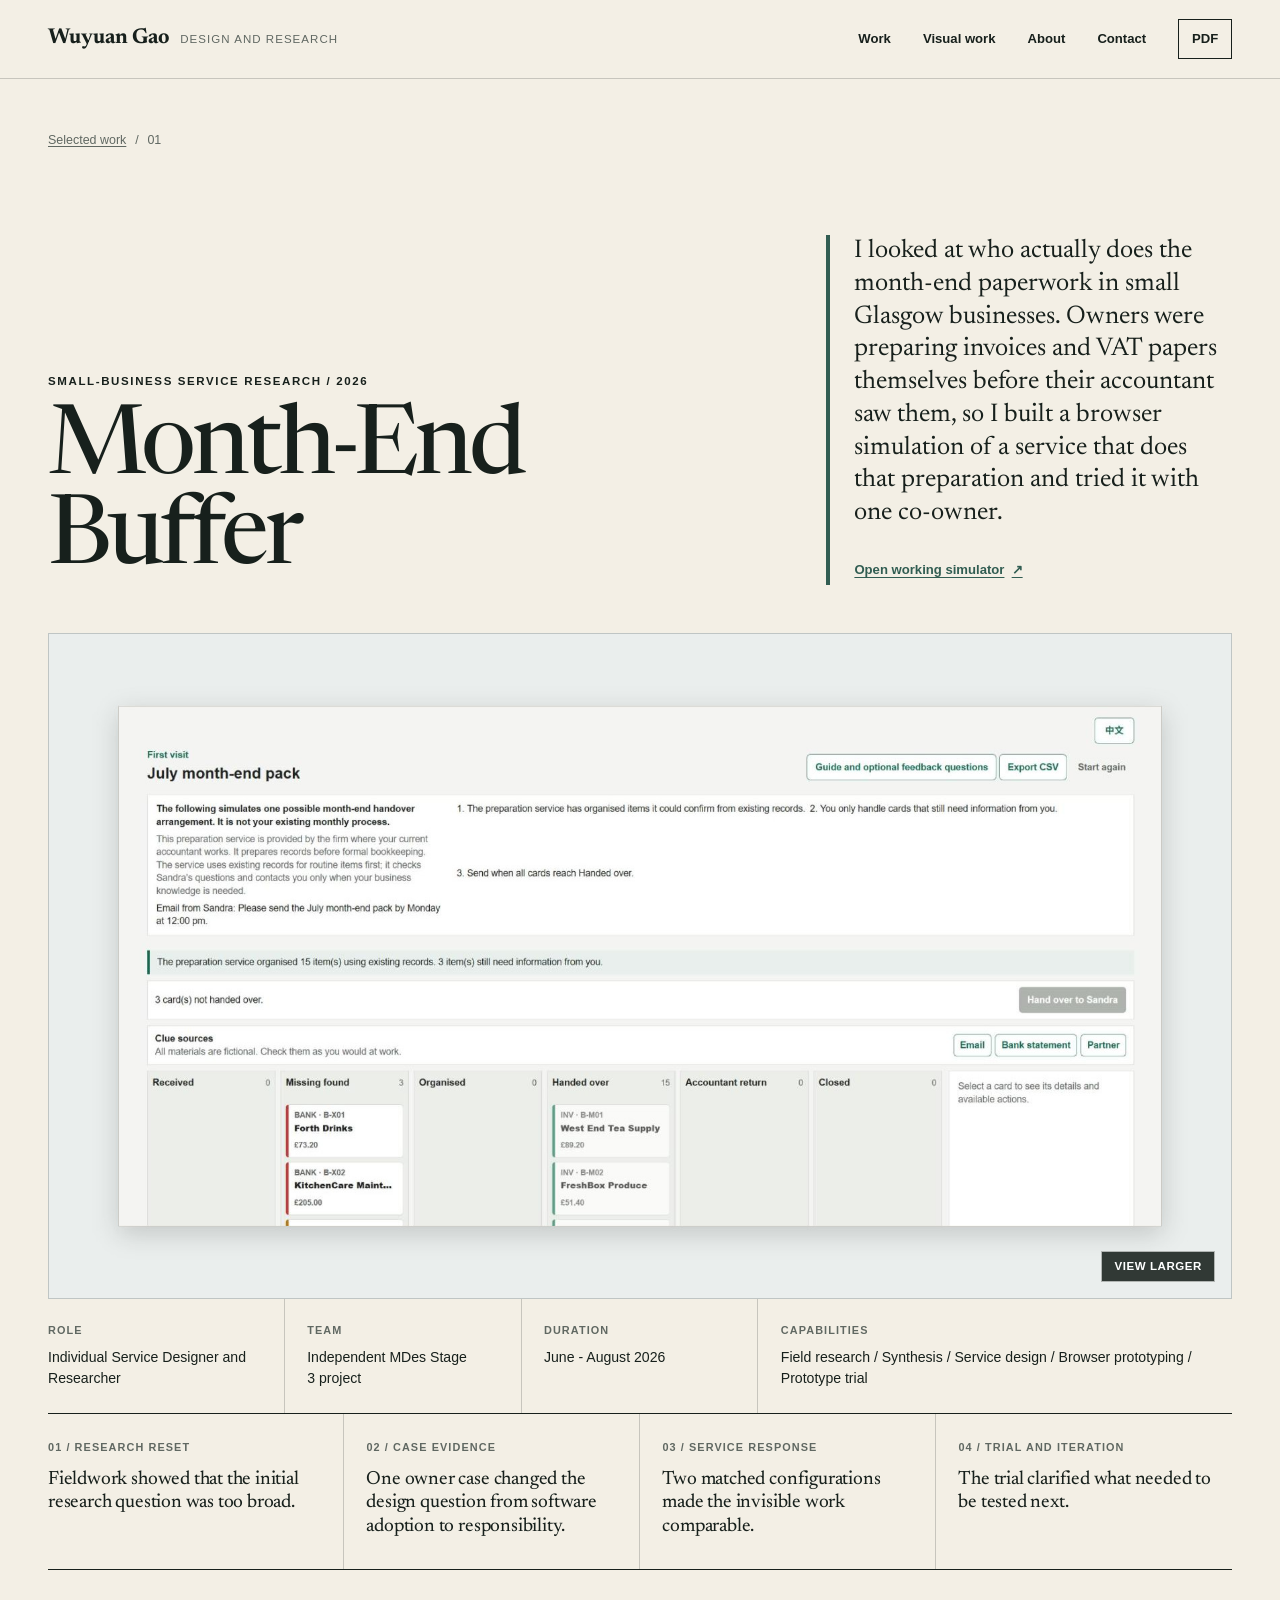
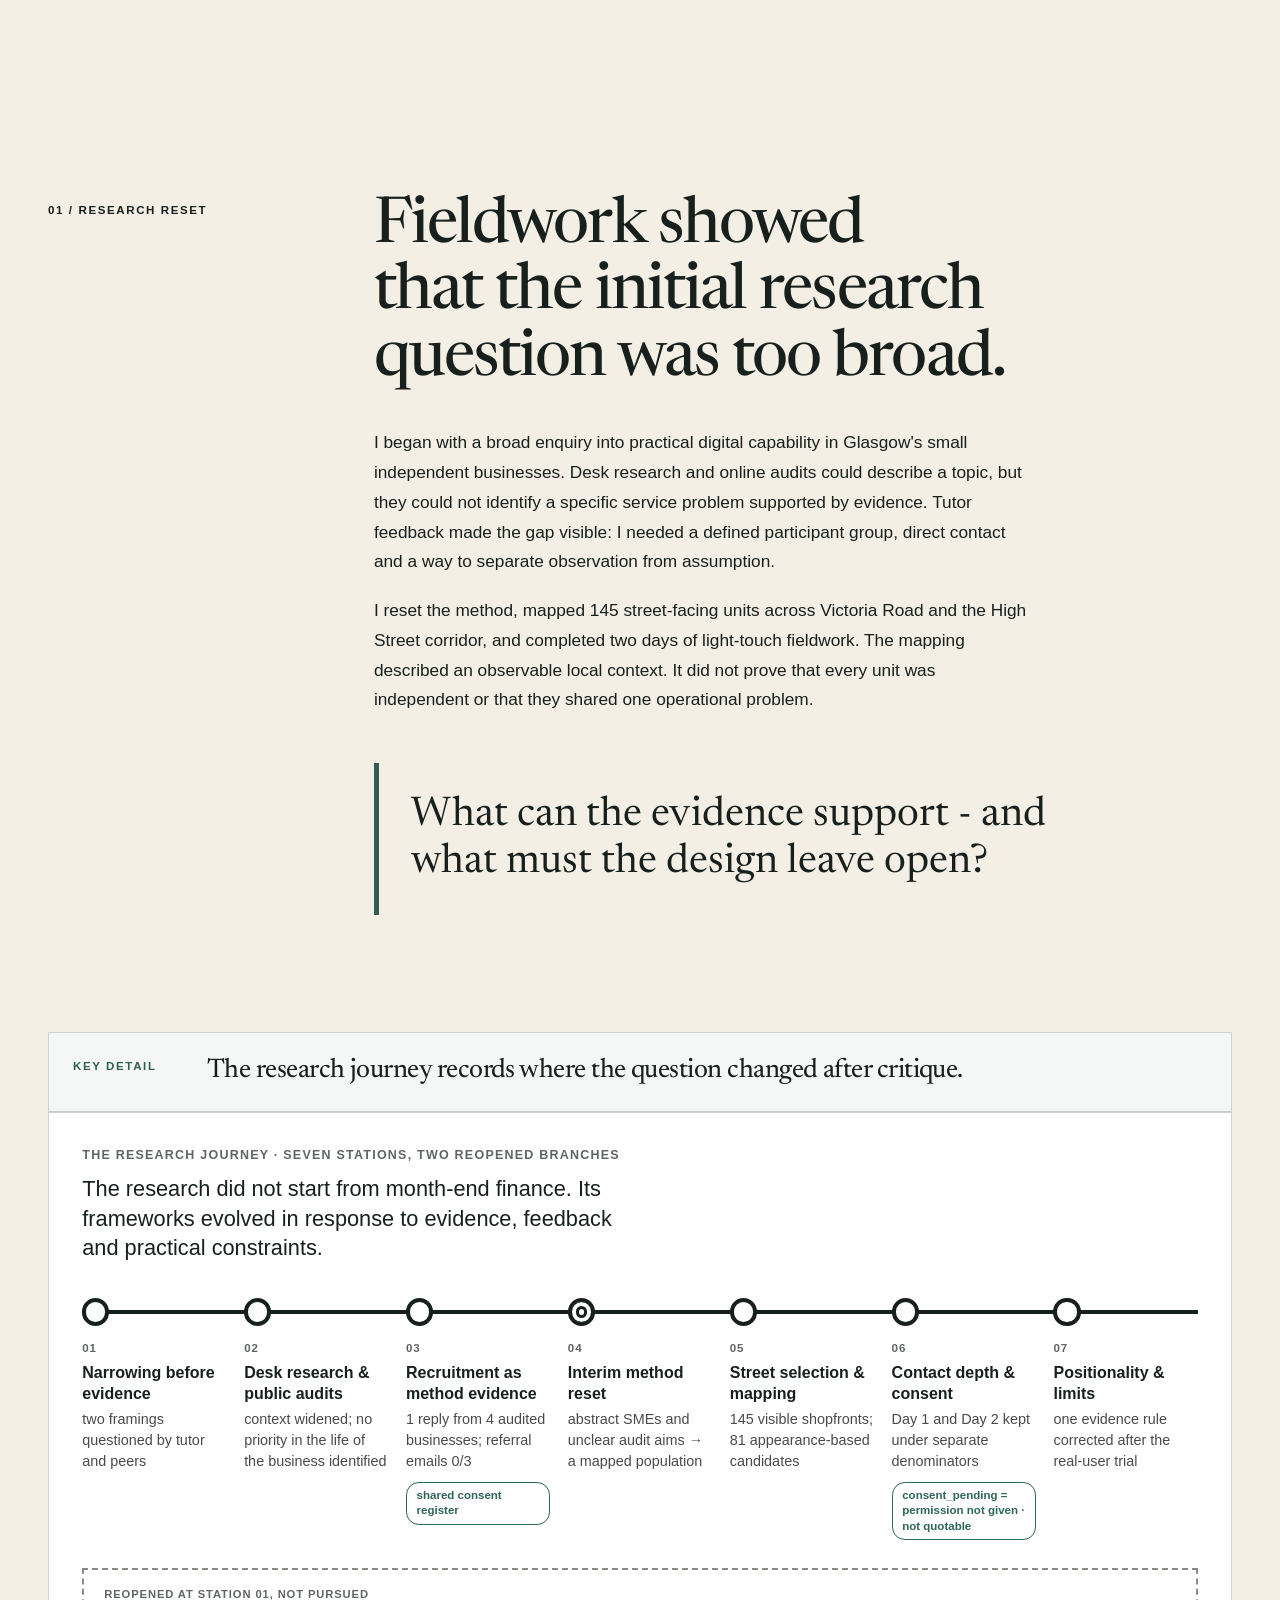
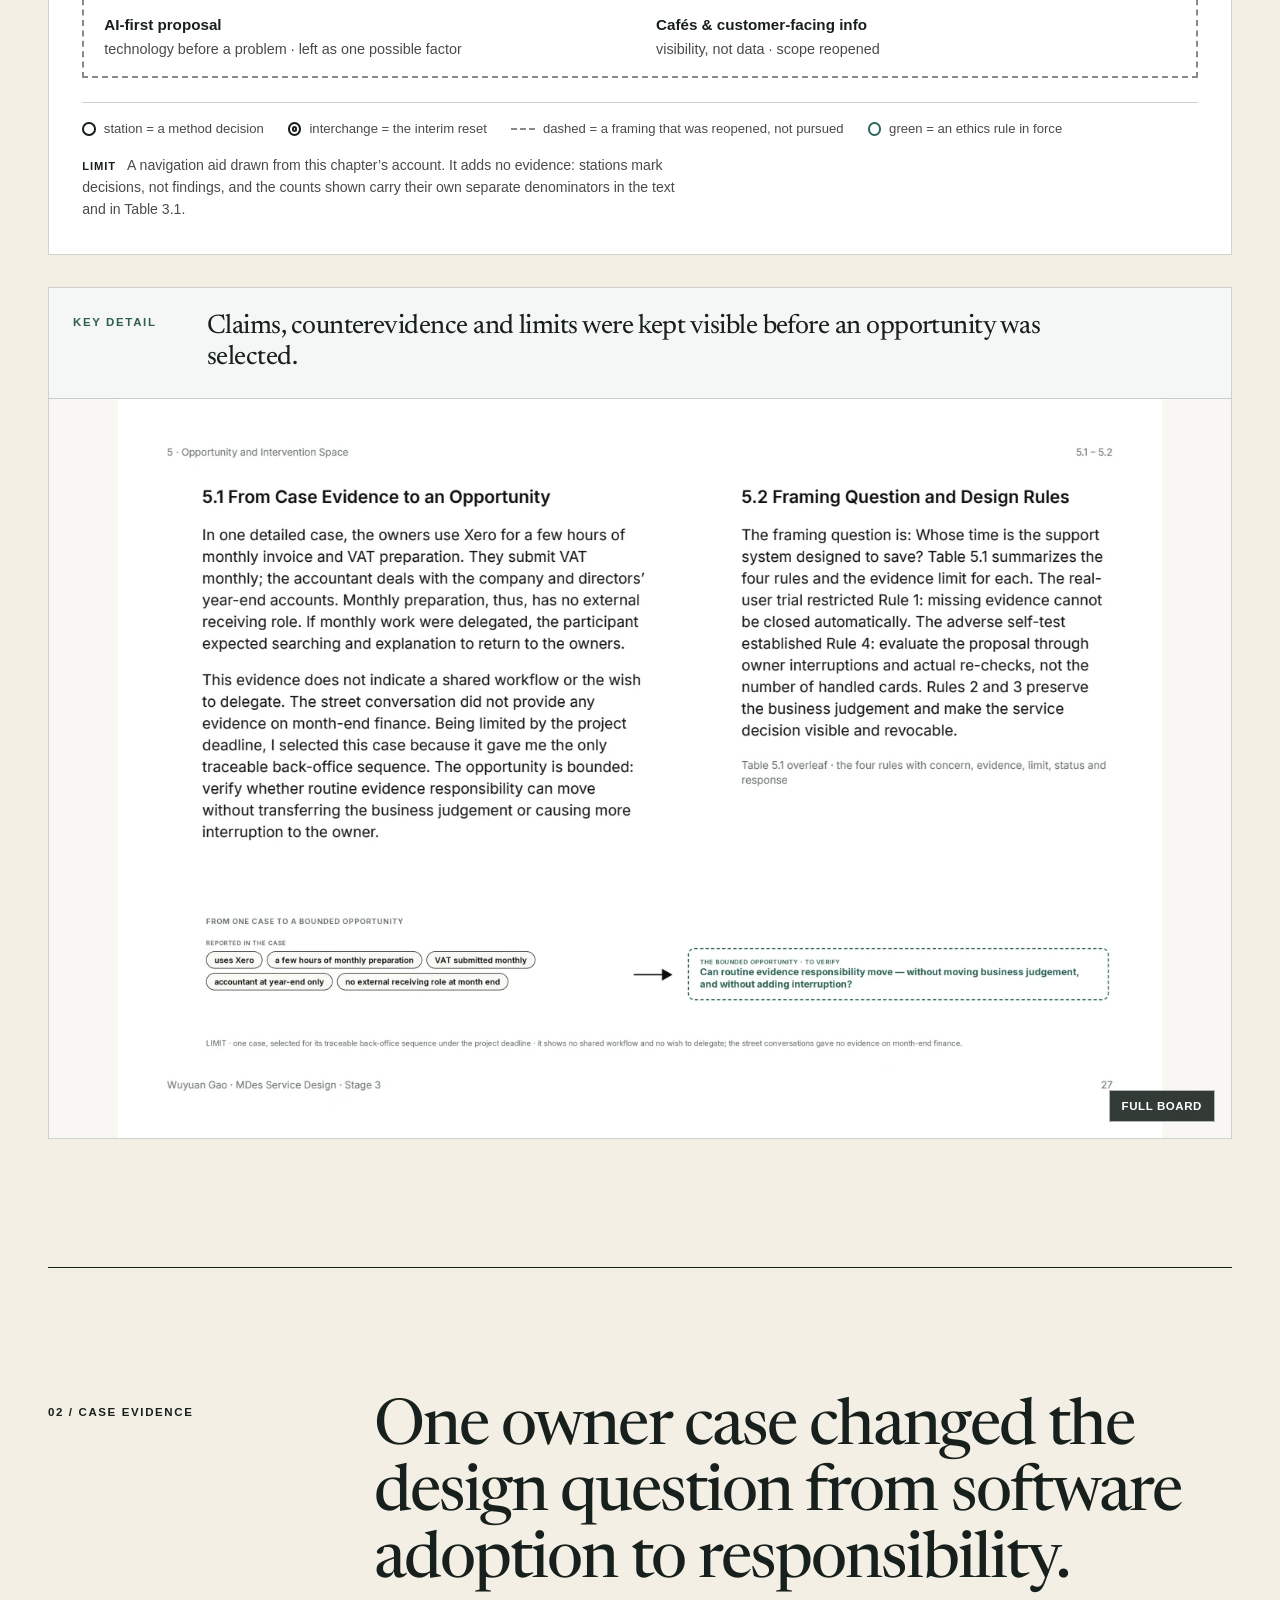
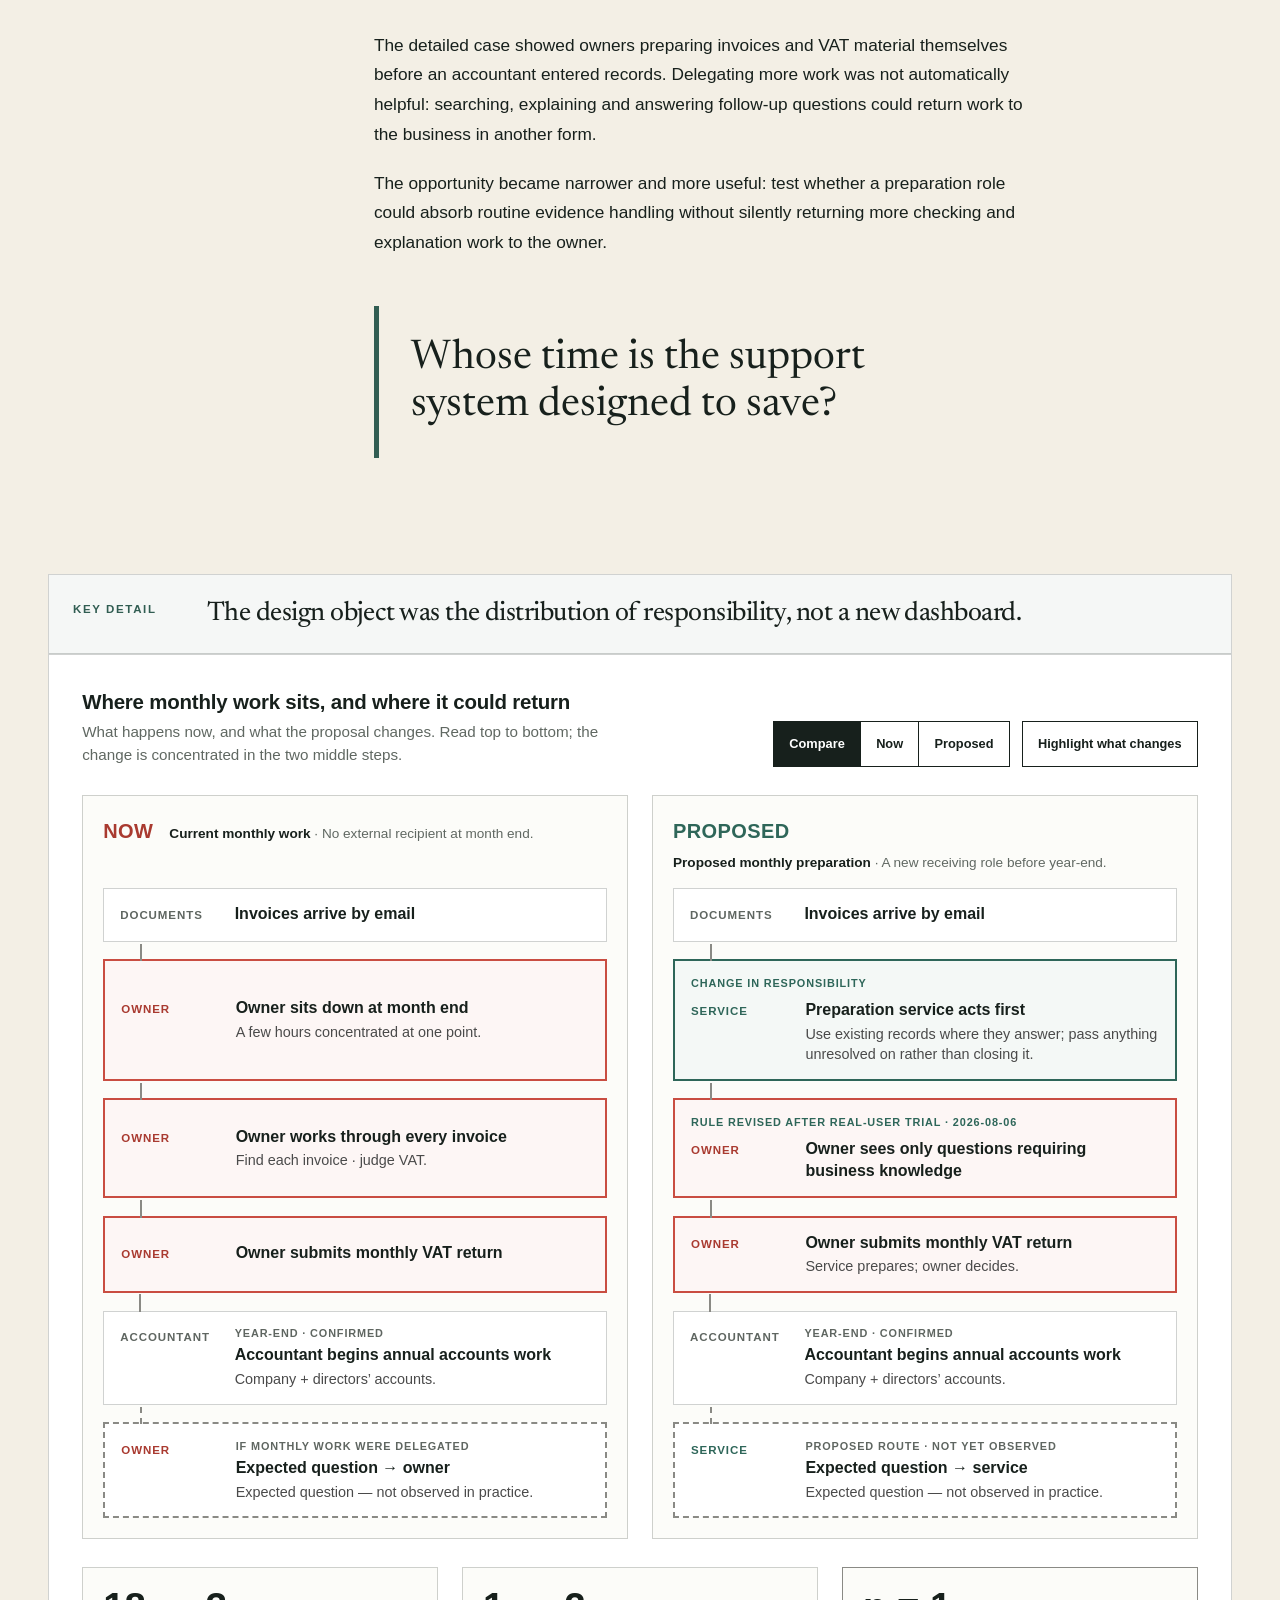
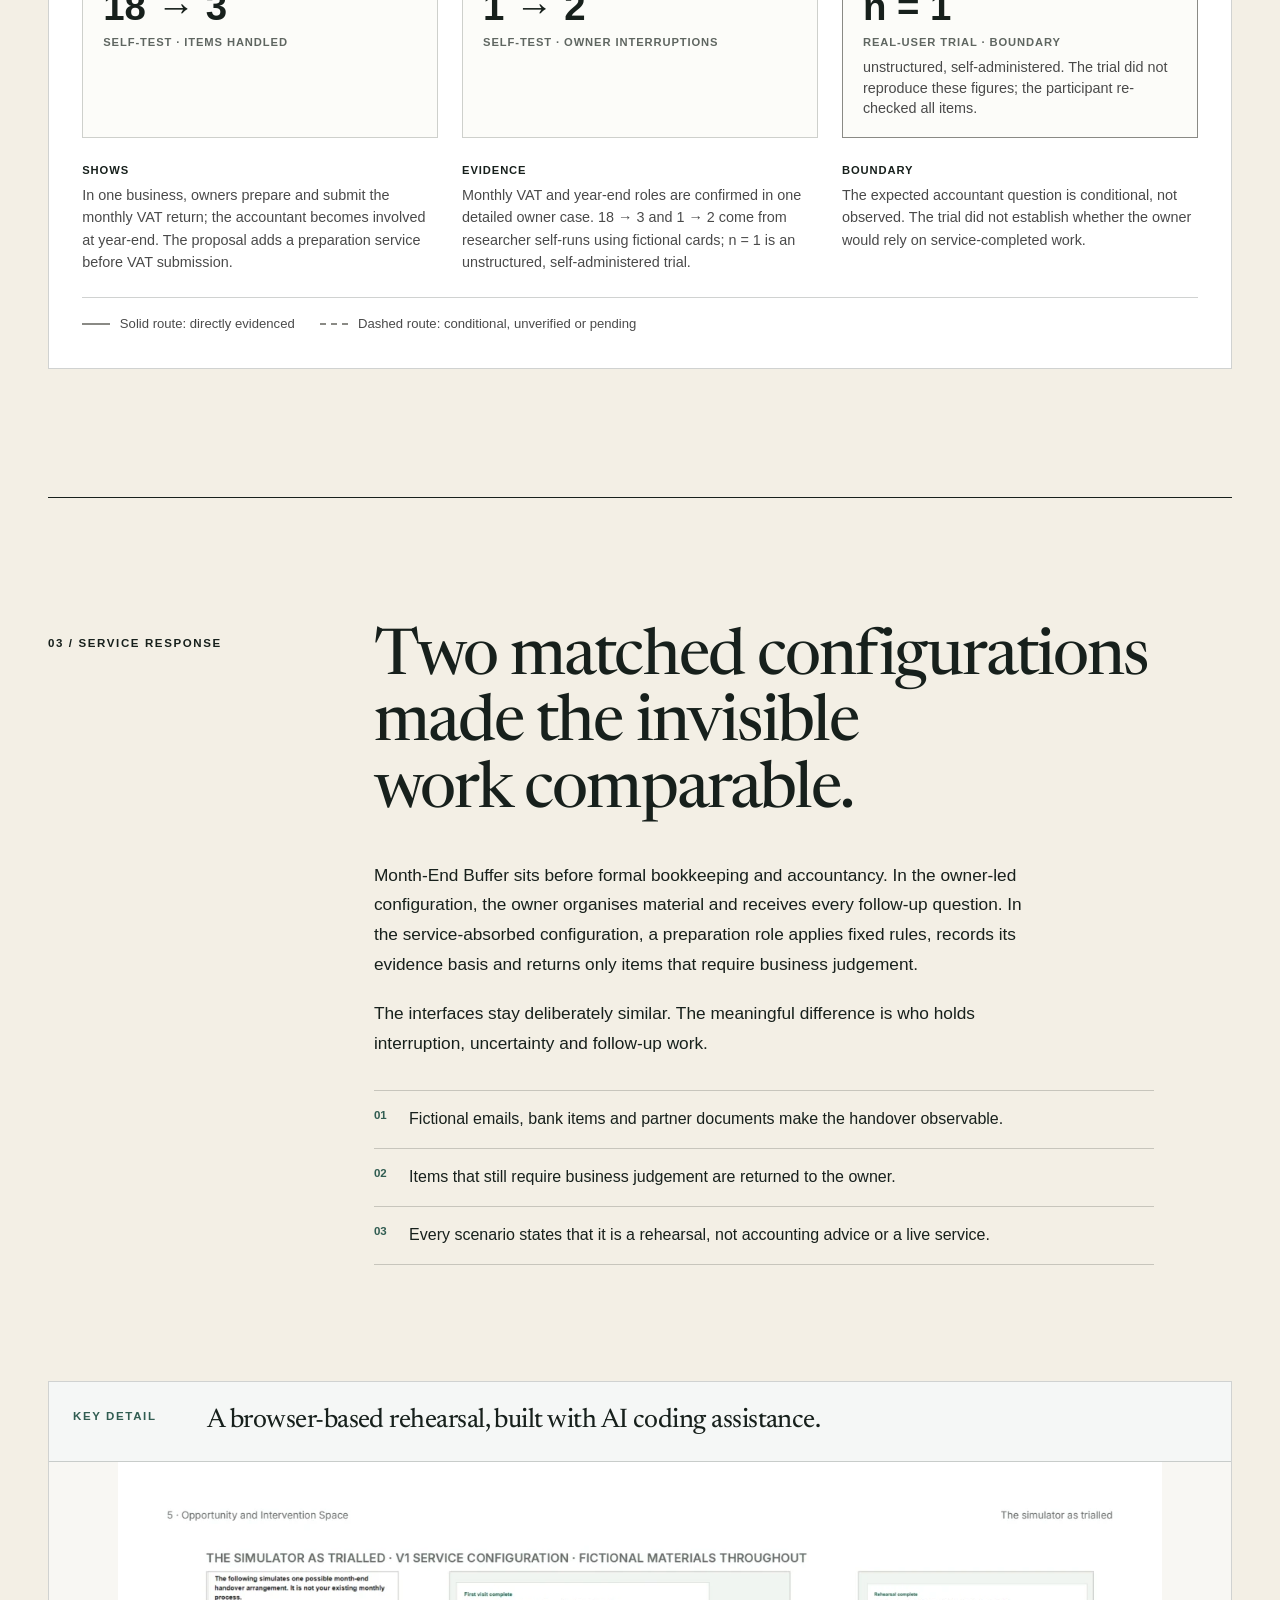
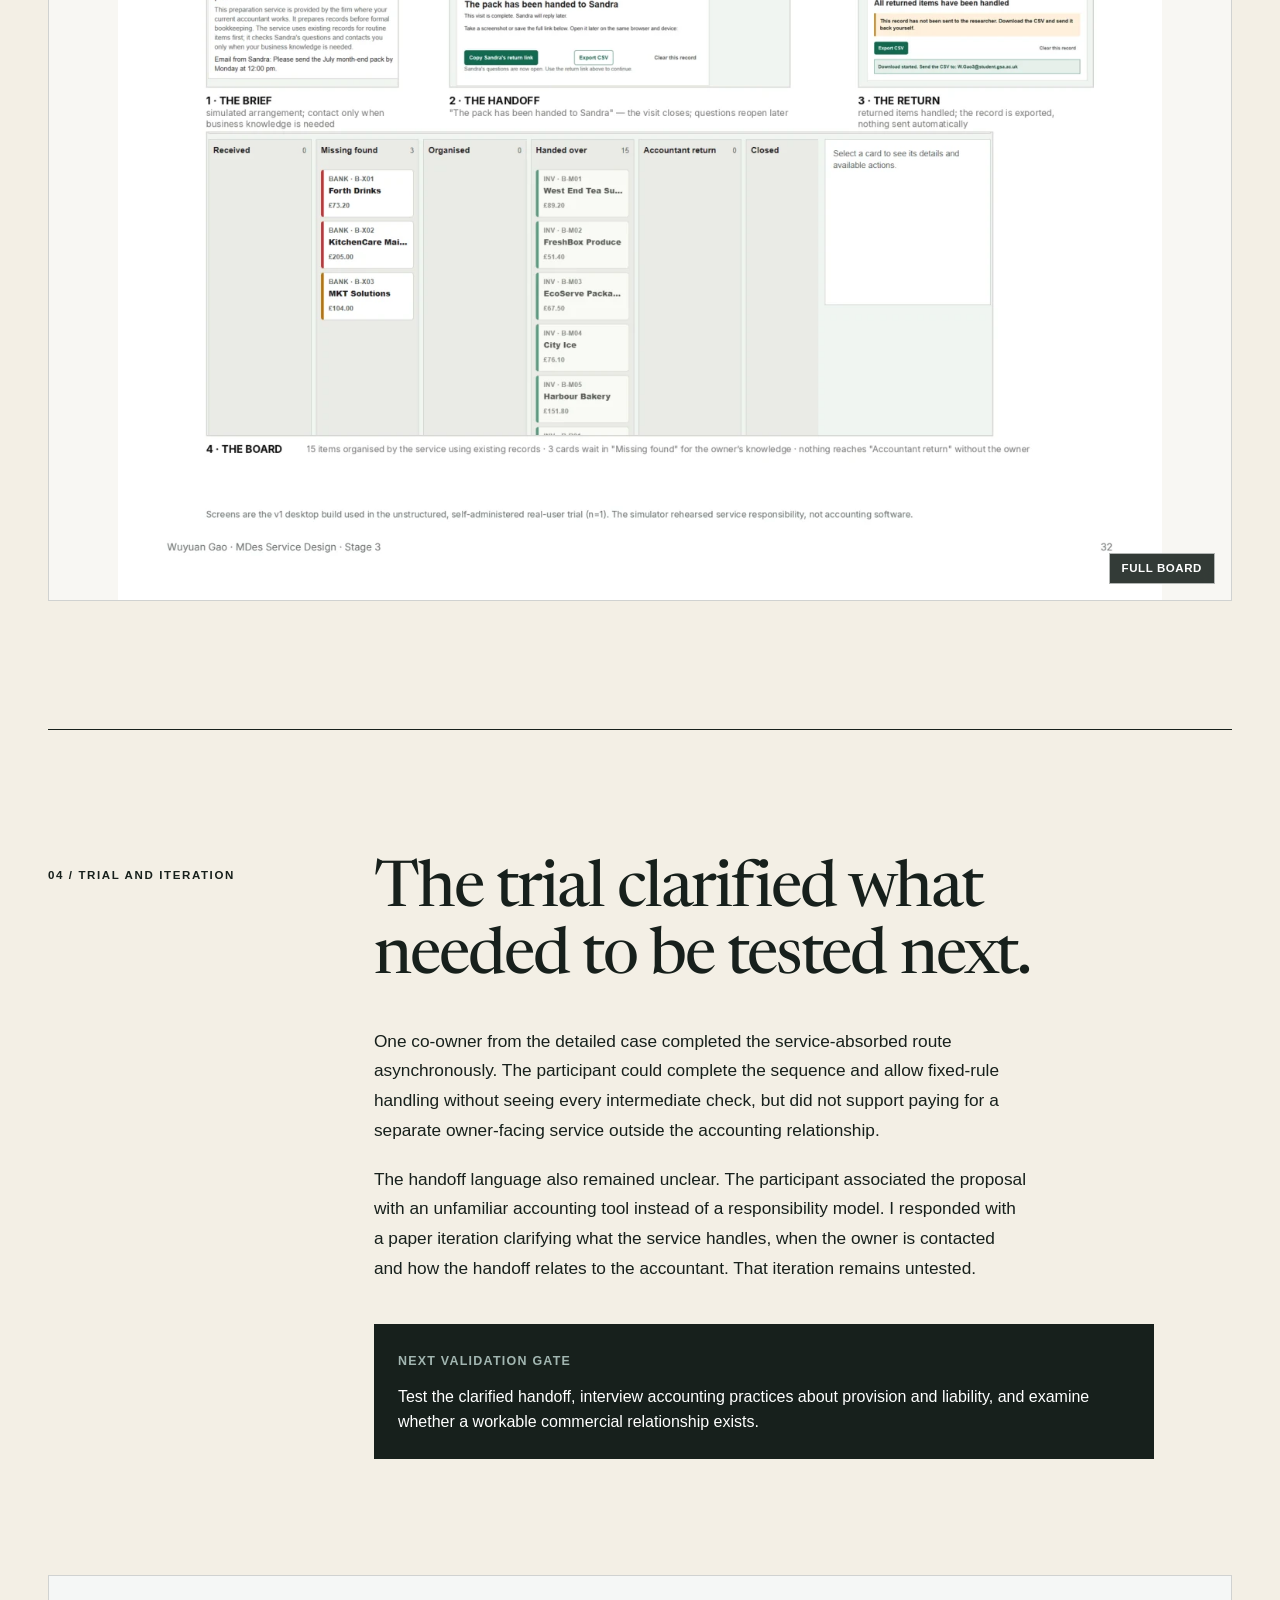
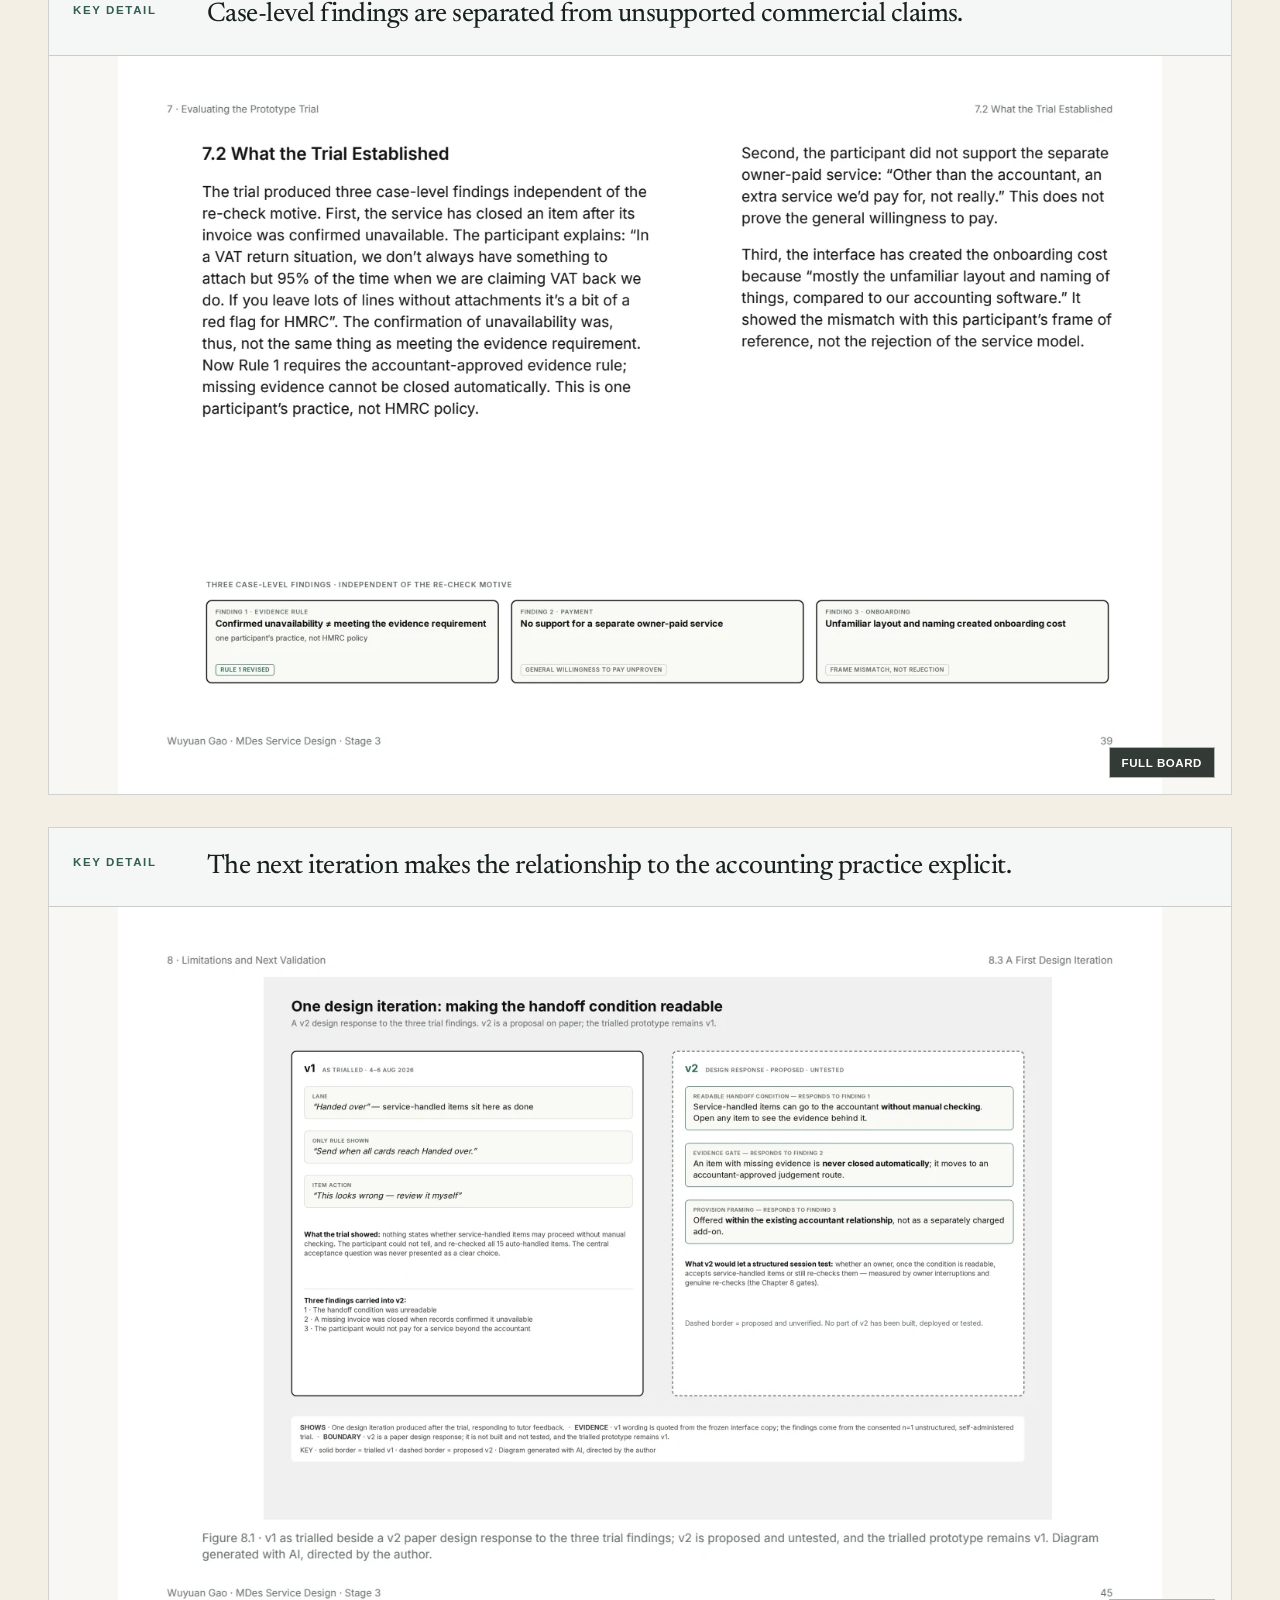
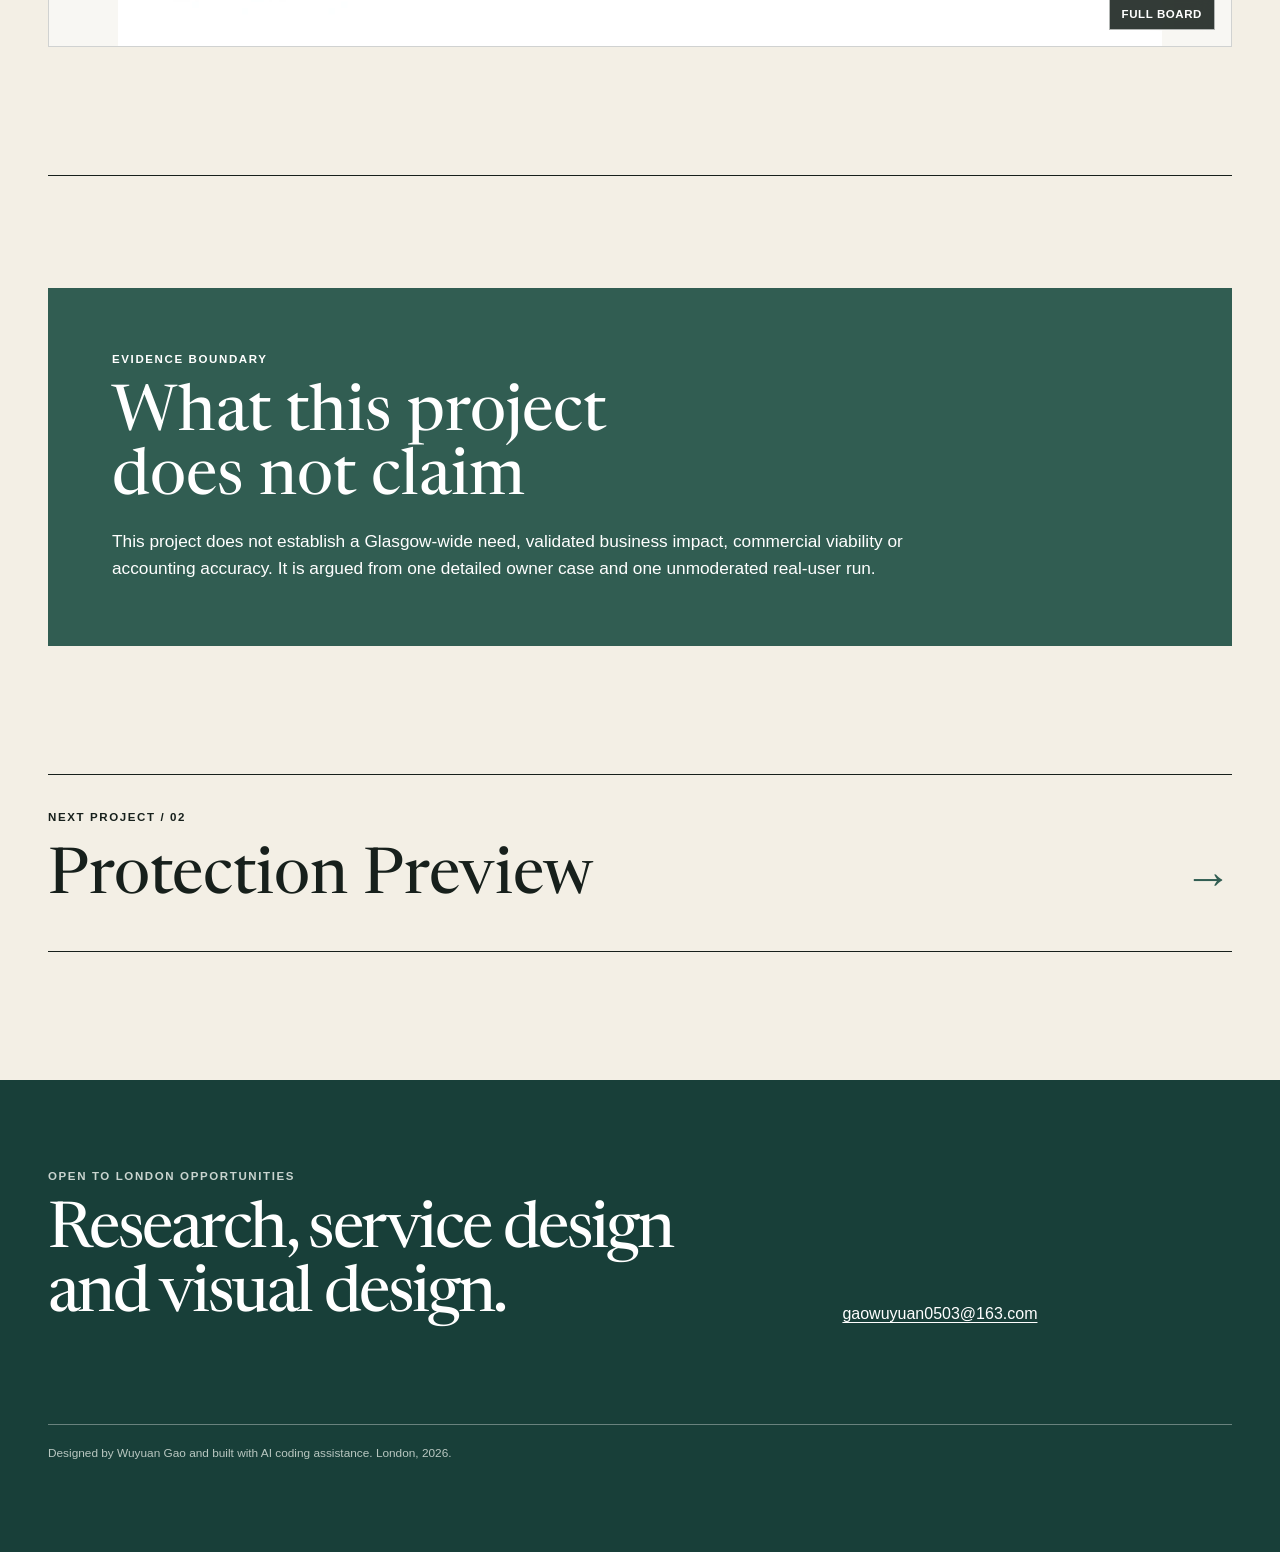
==== commit 80e4f80e: "Preview: rebuild research journey figure as page content (Month-End Buffer) Co-Authored-By: Claude F" ====
--- a/work/month-end-buffer/index.html
+++ b/work/month-end-buffer/index.html
@@ -1,3 +1,3 @@
 <!doctype html>
 <html lang="en"><head><meta charSet="utf-8"/><meta name="viewport" content="width=device-width, initial-scale=1"/><link rel="preload" as="image" href="../../assets/month-end-board.jpg"/><link rel="stylesheet" href="../../app/globals.css"/><title>Month-End Buffer - Wuyuan Gao</title><meta name="description" content="A study of who does the month-end paperwork in small Glasgow businesses, and a browser simulation of a service that prepares it for the owner."/><meta property="og:title" content="Wuyuan Gao - Service Designer"/><meta property="og:description" content="Evidence-led service design, interaction design and working prototypes."/><meta property="og:type" content="website"/><meta property="og:url" content="https://gaogaomyx.github.io/portfolio/work/month-end-buffer/"/><meta property="og:image" content="https://gaogaomyx.github.io/portfolio/og.png"/><meta property="og:image:width" content="1200"/><meta property="og:image:height" content="630"/><meta name="twitter:card" content="summary_large_image"/><meta name="twitter:image" content="https://gaogaomyx.github.io/portfolio/og.png"/><meta name="twitter:title" content="Wuyuan Gao - Service Designer"/><meta name="twitter:description" content="Evidence-led service design, interaction design and working prototypes."/><meta name="twitter:image:width" content="1200"/><meta name="twitter:image:height" content="630"/><link rel="shortcut icon" href="../../favicon.svg"/><link rel="icon" href="../../favicon.svg"/>
-</head><body><div class="site-shell" style="--project-accent:#315d52"><a class="skip-link" href="#main">Skip to content</a><header class="site-header"><div class="site-header__inner"><a href="../../index.html" class="wordmark" aria-label="Wuyuan Gao home"><span>Wuyuan Gao</span><small>Design and research</small></a><nav class="site-nav" aria-label="Primary navigation"><a href="../../index.html#work">Work</a><a class="nav-visual" href="../../visual/index.html">Visual work</a><a class="nav-about" href="../../index.html#about">About</a><a class="nav-contact" href="mailto:gaowuyuan0503@163.com">Contact</a><a class="nav-download" href="../../Wuyuan-Gao-Portfolio.pdf" download="">PDF</a></nav></div></header><main id="main"><section class="case-hero page-frame"><div class="case-breadcrumb"><a href="../../index.html#work">Selected work</a><span>/</span><span>01</span></div><div class="case-hero__grid"><div><p class="eyebrow">Small-business service research<!-- --> / <!-- -->2026</p><h1><span style="white-space:nowrap">Month-End</span> Buffer</h1></div><div class="case-outcome"><p>I looked at who actually does the month-end paperwork in small Glasgow businesses. Owners were preparing invoices and VAT papers themselves before their accountant saw them, so I built a browser simulation of a service that does that preparation and tried it with one co-owner.</p><div class="link-row"><a class="text-link text-link--primary" href="https://gaogaomyx.github.io/month-end-service-simulator/" target="_blank" rel="noreferrer">Open working simulator<span aria-hidden="true">↗</span></a></div></div></div><figure class="case-hero__figure"><button class="image-zoom-trigger  case-hero__zoom" type="button" aria-label="View larger image: Month-End service rehearsal in use, showing the July month-end pack with cards sorted into columns"><img src="../../assets/month-end-board.jpg" alt="Month-End service rehearsal in use, showing the July month-end pack with cards sorted into columns" loading="eager"/><span class="image-zoom-hint" aria-hidden="true">View larger</span></button></figure><dl class="case-facts"><div><dt>Role</dt><dd>Individual Service Designer and Researcher</dd></div><div><dt>Team</dt><dd>Independent MDes Stage 3 project</dd></div><div><dt>Duration</dt><dd>June - August 2026</dd></div><div><dt>Capabilities</dt><dd>Field research / Synthesis / Service design / Browser prototyping / Prototype trial</dd></div></dl><nav class="case-brief" data-follow aria-label="Case study in brief"><a href="#step-01"><span>01 / Research reset</span><strong>Fieldwork showed that the initial research question was too broad.</strong></a><a href="#step-02"><span>02 / Case evidence</span><strong>One owner case changed the design question from software adoption to responsibility.</strong></a><a href="#step-03"><span>03 / Service response</span><strong>Two matched configurations made the invisible work comparable.</strong></a><a href="#step-04"><span>04 / Trial and iteration</span><strong>The trial clarified what needed to be tested next.</strong></a></nav></section><article class="case-body page-frame"><section class="case-section" id="step-01"><div class="section-index"><p class="eyebrow">01 / Research reset</p></div><div class="section-copy"><h2>Fieldwork showed that the initial research question was too broad.</h2><p>I began with a broad enquiry into practical digital capability in Glasgow&#x27;s small independent businesses. Desk research and online audits could describe a topic, but they could not identify a specific service problem supported by evidence. Tutor feedback made the gap visible: I needed a defined participant group, direct contact and a way to separate observation from assumption.</p><p>I reset the method, mapped 145 street-facing units across Victoria Road and the High Street corridor, and completed two days of light-touch fieldwork. The mapping described an observable local context. It did not prove that every unit was independent or that they shared one operational problem.</p><blockquote>What can the evidence support - and what must the design leave open?</blockquote></div><div class="media-grid"><figure class="media-card media-card--wide"><figcaption class="media-card__lead"><span class="eyebrow">Key detail</span><strong>The research journey records where the question changed after critique.</strong></figcaption><button class="image-zoom-trigger image-zoom-trigger--focused" type="button" aria-label="View larger image: Research journey showing the reset from a broad assumption to bounded field evidence" style="--preview-scale:1.25;--preview-x:50%;--preview-y:48%"><img src="../../assets/month-research-reset.webp" alt="Research journey showing the reset from a broad assumption to bounded field evidence" loading="lazy"/><span class="image-zoom-hint" aria-hidden="true">Full board</span></button></figure><figure class="media-card media-card--wide"><figcaption class="media-card__lead"><span class="eyebrow">Key detail</span><strong>Claims, counterevidence and limits were kept visible before an opportunity was selected.</strong></figcaption><button class="image-zoom-trigger image-zoom-trigger--focused" type="button" aria-label="View larger image: Evidence-to-opportunity chain for the Month-End project" style="--preview-scale:1.25;--preview-x:50%;--preview-y:52%"><img src="../../assets/month-evidence.webp" alt="Evidence-to-opportunity chain for the Month-End project" loading="lazy"/><span class="image-zoom-hint" aria-hidden="true">Full board</span></button></figure></div></section><section class="case-section" id="step-02"><div class="section-index"><p class="eyebrow">02 / Case evidence</p></div><div class="section-copy"><h2>One owner case changed the design question from software adoption to responsibility.</h2><p>The detailed case showed owners preparing invoices and VAT material themselves before an accountant entered records. Delegating more work was not automatically helpful: searching, explaining and answering follow-up questions could return work to the business in another form.</p><p>The opportunity became narrower and more useful: test whether a preparation role could absorb routine evidence handling without silently returning more checking and explanation work to the owner.</p><blockquote>Whose time is the support system designed to save?</blockquote></div><div class="media-grid"><figure class="media-card media-card--wide"><figcaption class="media-card__lead"><span class="eyebrow">Key detail</span><strong>The design object was the distribution of responsibility, not a new dashboard.</strong></figcaption><div class="resp" data-resp data-view="compare"><div class="resp-head"><div><h3>Where monthly work sits, and where it could return</h3><p>What happens now, and what the proposal changes. Read top to bottom; the change is concentrated in the two middle steps.</p></div><div class="resp-controls"><div class="resp-seg" role="group" aria-label="Choose which configuration to show"><button type="button" data-resp-view="compare" aria-pressed="true">Compare</button><button type="button" data-resp-view="now" aria-pressed="false">Now</button><button type="button" data-resp-view="proposed" aria-pressed="false">Proposed</button></div><button type="button" class="resp-toggle" data-resp-changes aria-pressed="false">Highlight what changes</button></div></div><div class="resp-lanes"><section class="resp-lane resp-lane--now" aria-labelledby="resp-now"><header><h4 id="resp-now">Now</h4><p><b>Current monthly work</b> &middot; No external recipient at month end.</p></header><ol><li class="resp-step resp-step--doc"><span class="resp-role">Documents</span><div class="resp-text"><strong>Invoices arrive by email</strong></div></li><li class="resp-step resp-step--owner is-change"><span class="resp-role">Owner</span><div class="resp-text"><strong>Owner sits down at month end</strong><span class="resp-sub">A few hours concentrated at one point.</span></div></li><li class="resp-step resp-step--owner is-change"><span class="resp-role">Owner</span><div class="resp-text"><strong>Owner works through every invoice</strong><span class="resp-sub">Find each invoice &middot; judge VAT.</span></div></li><li class="resp-step resp-step--owner"><span class="resp-role">Owner</span><div class="resp-text"><strong>Owner submits monthly VAT return</strong></div></li><li class="resp-step resp-step--acct"><span class="resp-role">Accountant</span><div class="resp-text"><span class="resp-label">Year-end &middot; confirmed</span><strong>Accountant begins annual accounts work</strong><span class="resp-sub">Company + directors&rsquo; accounts.</span></div></li><li class="resp-step resp-step--owner is-conditional"><span class="resp-role">Owner</span><div class="resp-text"><span class="resp-label">If monthly work were delegated</span><strong>Expected question &rarr; owner</strong><span class="resp-sub">Expected question &mdash; not observed in practice.</span></div></li></ol></section><section class="resp-lane resp-lane--proposed" aria-labelledby="resp-proposed"><header><h4 id="resp-proposed">Proposed</h4><p><b>Proposed monthly preparation</b> &middot; A new receiving role before year-end.</p></header><ol><li class="resp-step resp-step--doc"><span class="resp-role">Documents</span><div class="resp-text"><strong>Invoices arrive by email</strong></div></li><li class="resp-step resp-step--service is-change"><p class="resp-note">Change in responsibility</p><span class="resp-role">Service</span><div class="resp-text"><strong>Preparation service acts first</strong><span class="resp-sub">Use existing records where they answer; pass anything unresolved on rather than closing it.</span></div></li><li class="resp-step resp-step--owner is-change"><p class="resp-note">Rule revised after real-user trial &middot; 2026-08-06</p><span class="resp-role">Owner</span><div class="resp-text"><strong>Owner sees only questions requiring business knowledge</strong></div></li><li class="resp-step resp-step--owner"><span class="resp-role">Owner</span><div class="resp-text"><strong>Owner submits monthly VAT return</strong><span class="resp-sub">Service prepares; owner decides.</span></div></li><li class="resp-step resp-step--acct"><span class="resp-role">Accountant</span><div class="resp-text"><span class="resp-label">Year-end &middot; confirmed</span><strong>Accountant begins annual accounts work</strong><span class="resp-sub">Company + directors&rsquo; accounts.</span></div></li><li class="resp-step resp-step--service is-conditional"><span class="resp-role">Service</span><div class="resp-text"><span class="resp-label">Proposed route &middot; not yet observed</span><strong>Expected question &rarr; service</strong><span class="resp-sub">Expected question &mdash; not observed in practice.</span></div></li></ol></section></div><dl class="resp-metrics"><div><dt>Self-test &middot; items handled</dt><dd>18 &rarr; 3</dd></div><div><dt>Self-test &middot; owner interruptions</dt><dd>1 &rarr; 2</dd></div><div class="resp-metrics__boundary"><dt>Real-user trial &middot; boundary</dt><dd>n = 1</dd><dd class="resp-metrics__note">unstructured, self-administered. The trial did not reproduce these figures; the participant re-checked all items.</dd></div></dl><div class="resp-bands"><p><b>Shows</b> In one business, owners prepare and submit the monthly VAT return; the accountant becomes involved at year-end. The proposal adds a preparation service before VAT submission.</p><p><b>Evidence</b> Monthly VAT and year-end roles are confirmed in one detailed owner case. 18 &rarr; 3 and 1 &rarr; 2 come from researcher self-runs using fictional cards; n = 1 is an unstructured, self-administered trial.</p><p><b>Boundary</b> The expected accountant question is conditional, not observed. The trial did not establish whether the owner would rely on service-completed work.</p></div><p class="resp-key"><span class="resp-key__solid" aria-hidden="true"></span>Solid route: directly evidenced<span class="resp-key__dashed" aria-hidden="true"></span>Dashed route: conditional, unverified or pending</p></div></figure></div></section><section class="case-section" id="step-03"><div class="section-index"><p class="eyebrow">03 / Service response</p></div><div class="section-copy"><h2>Two matched configurations made the invisible work comparable.</h2><p>Month-End Buffer sits before formal bookkeeping and accountancy. In the owner-led configuration, the owner organises material and receives every follow-up question. In the service-absorbed configuration, a preparation role applies fixed rules, records its evidence basis and returns only items that require business judgement.</p><p>The interfaces stay deliberately similar. The meaningful difference is who holds interruption, uncertainty and follow-up work.</p><ul class="evidence-list"><li>Fictional emails, bank items and partner documents make the handover observable.</li><li>Items that still require business judgement are returned to the owner.</li><li>Every scenario states that it is a rehearsal, not accounting advice or a live service.</li></ul></div><div class="media-grid"><figure class="media-card media-card--wide"><figcaption class="media-card__lead"><span class="eyebrow">Key detail</span><strong>A browser-based rehearsal, built with AI coding assistance.</strong></figcaption><button class="image-zoom-trigger image-zoom-trigger--focused" type="button" aria-label="View larger image: Month-End Buffer service simulator screens" style="--preview-scale:1.2;--preview-x:50%;--preview-y:48%"><img src="../../assets/month-simulator.webp" alt="Month-End Buffer service simulator screens" loading="lazy"/><span class="image-zoom-hint" aria-hidden="true">Full board</span></button></figure></div></section><section class="case-section" id="step-04"><div class="section-index"><p class="eyebrow">04 / Trial and iteration</p></div><div class="section-copy"><h2>The trial clarified what needed to be tested next.</h2><p>One co-owner from the detailed case completed the service-absorbed route asynchronously. The participant could complete the sequence and allow fixed-rule handling without seeing every intermediate check, but did not support paying for a separate owner-facing service outside the accounting relationship.</p><p>The handoff language also remained unclear. The participant associated the proposal with an unfamiliar accounting tool instead of a responsibility model. I responded with a paper iteration clarifying what the service handles, when the owner is contacted and how the handoff relates to the accountant. That iteration remains untested.</p><aside class="case-callout"><strong>Next validation gate</strong><p>Test the clarified handoff, interview accounting practices about provision and liability, and examine whether a workable commercial relationship exists.</p></aside></div><div class="media-grid"><figure class="media-card"><figcaption class="media-card__lead"><span class="eyebrow">Key detail</span><strong>Case-level findings are separated from unsupported commercial claims.</strong></figcaption><button class="image-zoom-trigger image-zoom-trigger--focused" type="button" aria-label="View larger image: Findings from the asynchronous service rehearsal" style="--preview-scale:1.28;--preview-x:50%;--preview-y:48%"><img src="../../assets/month-findings.webp" alt="Findings from the asynchronous service rehearsal" loading="lazy"/><span class="image-zoom-hint" aria-hidden="true">Full board</span></button></figure><figure class="media-card"><figcaption class="media-card__lead"><span class="eyebrow">Key detail</span><strong>The next iteration makes the relationship to the accounting practice explicit.</strong></figcaption><button class="image-zoom-trigger image-zoom-trigger--focused" type="button" aria-label="View larger image: Paper iteration clarifying service handoff language" style="--preview-scale:1.28;--preview-x:50%;--preview-y:50%"><img src="../../assets/month-iteration.webp" alt="Paper iteration clarifying service handoff language" loading="lazy"/><span class="image-zoom-hint" aria-hidden="true">Full board</span></button></figure></div></section><section class="evidence-boundary"><p class="eyebrow">Evidence boundary</p><h2>What this project does not claim</h2><p>This project does not establish a Glasgow-wide need, validated business impact, commercial viability or accounting accuracy. It is argued from one detailed owner case and one unmoderated real-user run.</p></section></article><a href="../../work/protection-preview/index.html" class="next-project"><span class="eyebrow">Next project / <!-- -->02</span><strong>Protection Preview</strong><span aria-hidden="true">→</span></a></main><footer class="site-footer" id="contact"><div><p class="eyebrow eyebrow--light">Open to London opportunities</p><h2>Research, service design and visual design.</h2></div><div class="footer-links"><a href="mailto:gaowuyuan0503@163.com">gaowuyuan0503@163.com</a></div><p class="footer-note">Designed by Wuyuan Gao and built with AI coding assistance. London, 2026.</p></footer></div><script src="../../local-viewer.js" defer></script></body></html>+</head><body><div class="site-shell" style="--project-accent:#315d52"><a class="skip-link" href="#main">Skip to content</a><header class="site-header"><div class="site-header__inner"><a href="../../index.html" class="wordmark" aria-label="Wuyuan Gao home"><span>Wuyuan Gao</span><small>Design and research</small></a><nav class="site-nav" aria-label="Primary navigation"><a href="../../index.html#work">Work</a><a class="nav-visual" href="../../visual/index.html">Visual work</a><a class="nav-about" href="../../index.html#about">About</a><a class="nav-contact" href="mailto:gaowuyuan0503@163.com">Contact</a><a class="nav-download" href="../../Wuyuan-Gao-Portfolio.pdf" download="">PDF</a></nav></div></header><main id="main"><section class="case-hero page-frame"><div class="case-breadcrumb"><a href="../../index.html#work">Selected work</a><span>/</span><span>01</span></div><div class="case-hero__grid"><div><p class="eyebrow">Small-business service research<!-- --> / <!-- -->2026</p><h1><span style="white-space:nowrap">Month-End</span> Buffer</h1></div><div class="case-outcome"><p>I looked at who actually does the month-end paperwork in small Glasgow businesses. Owners were preparing invoices and VAT papers themselves before their accountant saw them, so I built a browser simulation of a service that does that preparation and tried it with one co-owner.</p><div class="link-row"><a class="text-link text-link--primary" href="https://gaogaomyx.github.io/month-end-service-simulator/" target="_blank" rel="noreferrer">Open working simulator<span aria-hidden="true">↗</span></a></div></div></div><figure class="case-hero__figure"><button class="image-zoom-trigger  case-hero__zoom" type="button" aria-label="View larger image: Month-End service rehearsal in use, showing the July month-end pack with cards sorted into columns"><img src="../../assets/month-end-board.jpg" alt="Month-End service rehearsal in use, showing the July month-end pack with cards sorted into columns" loading="eager"/><span class="image-zoom-hint" aria-hidden="true">View larger</span></button></figure><dl class="case-facts"><div><dt>Role</dt><dd>Individual Service Designer and Researcher</dd></div><div><dt>Team</dt><dd>Independent MDes Stage 3 project</dd></div><div><dt>Duration</dt><dd>June - August 2026</dd></div><div><dt>Capabilities</dt><dd>Field research / Synthesis / Service design / Browser prototyping / Prototype trial</dd></div></dl><nav class="case-brief" data-follow aria-label="Case study in brief"><a href="#step-01"><span>01 / Research reset</span><strong>Fieldwork showed that the initial research question was too broad.</strong></a><a href="#step-02"><span>02 / Case evidence</span><strong>One owner case changed the design question from software adoption to responsibility.</strong></a><a href="#step-03"><span>03 / Service response</span><strong>Two matched configurations made the invisible work comparable.</strong></a><a href="#step-04"><span>04 / Trial and iteration</span><strong>The trial clarified what needed to be tested next.</strong></a></nav></section><article class="case-body page-frame"><section class="case-section" id="step-01"><div class="section-index"><p class="eyebrow">01 / Research reset</p></div><div class="section-copy"><h2>Fieldwork showed that the initial research question was too broad.</h2><p>I began with a broad enquiry into practical digital capability in Glasgow&#x27;s small independent businesses. Desk research and online audits could describe a topic, but they could not identify a specific service problem supported by evidence. Tutor feedback made the gap visible: I needed a defined participant group, direct contact and a way to separate observation from assumption.</p><p>I reset the method, mapped 145 street-facing units across Victoria Road and the High Street corridor, and completed two days of light-touch fieldwork. The mapping described an observable local context. It did not prove that every unit was independent or that they shared one operational problem.</p><blockquote>What can the evidence support - and what must the design leave open?</blockquote></div><div class="media-grid"><figure class="media-card media-card--wide"><figcaption class="media-card__lead"><span class="eyebrow">Key detail</span><strong>The research journey records where the question changed after critique.</strong></figcaption><div class="journey"><div class="journey-head"><h3>The research journey &middot; seven stations, two reopened branches</h3><p>The research did not start from month-end finance. Its frameworks evolved in response to evidence, feedback and practical constraints.</p></div><ol class="journey-line"><li class="journey-stop"><span class="journey-node" aria-hidden="true"></span><span class="journey-n">01</span><strong>Narrowing before evidence</strong><span class="journey-d">two framings questioned by tutor and peers</span></li><li class="journey-stop"><span class="journey-node" aria-hidden="true"></span><span class="journey-n">02</span><strong>Desk research &amp; public audits</strong><span class="journey-d">context widened; no priority in the life of the business identified</span></li><li class="journey-stop"><span class="journey-node" aria-hidden="true"></span><span class="journey-n">03</span><strong>Recruitment as method evidence</strong><span class="journey-d">1 reply from 4 audited businesses; referral emails 0/3</span><span class="journey-ethics">shared consent register</span></li><li class="journey-stop is-reset"><span class="journey-node" aria-hidden="true"></span><span class="journey-n">04</span><strong>Interim method reset</strong><span class="journey-d">abstract SMEs and unclear audit aims &rarr; a mapped population</span></li><li class="journey-stop"><span class="journey-node" aria-hidden="true"></span><span class="journey-n">05</span><strong>Street selection &amp; mapping</strong><span class="journey-d">145 visible shopfronts; 81 appearance-based candidates</span></li><li class="journey-stop"><span class="journey-node" aria-hidden="true"></span><span class="journey-n">06</span><strong>Contact depth &amp; consent</strong><span class="journey-d">Day 1 and Day 2 kept under separate denominators</span><span class="journey-ethics">consent_pending = permission not given &middot; not quotable</span></li><li class="journey-stop"><span class="journey-node" aria-hidden="true"></span><span class="journey-n">07</span><strong>Positionality &amp; limits</strong><span class="journey-d">one evidence rule corrected after the real-user trial</span></li></ol><div class="journey-branches"><p class="journey-branches__label">Reopened at station 01, not pursued</p><ul><li><strong>AI-first proposal</strong><span>technology before a problem &middot; left as one possible factor</span></li><li><strong>Caf&eacute;s &amp; customer-facing info</strong><span>visibility, not data &middot; scope reopened</span></li></ul></div><p class="journey-key"><span><i class="journey-key__station" aria-hidden="true"></i>station = a method decision</span><span><i class="journey-key__reset" aria-hidden="true"></i>interchange = the interim reset</span><span><i class="journey-key__dashed" aria-hidden="true"></i>dashed = a framing that was reopened, not pursued</span><span><i class="journey-key__ethics" aria-hidden="true"></i>green = an ethics rule in force</span></p><p class="journey-limit"><b>Limit</b> A navigation aid drawn from this chapter&rsquo;s account. It adds no evidence: stations mark decisions, not findings, and the counts shown carry their own separate denominators in the text and in Table 3.1.</p></div></figure><figure class="media-card media-card--wide"><figcaption class="media-card__lead"><span class="eyebrow">Key detail</span><strong>Claims, counterevidence and limits were kept visible before an opportunity was selected.</strong></figcaption><button class="image-zoom-trigger image-zoom-trigger--focused" type="button" aria-label="View larger image: Evidence-to-opportunity chain for the Month-End project" style="--preview-scale:1.25;--preview-x:50%;--preview-y:52%"><img src="../../assets/month-evidence.webp" alt="Evidence-to-opportunity chain for the Month-End project" loading="lazy"/><span class="image-zoom-hint" aria-hidden="true">Full board</span></button></figure></div></section><section class="case-section" id="step-02"><div class="section-index"><p class="eyebrow">02 / Case evidence</p></div><div class="section-copy"><h2>One owner case changed the design question from software adoption to responsibility.</h2><p>The detailed case showed owners preparing invoices and VAT material themselves before an accountant entered records. Delegating more work was not automatically helpful: searching, explaining and answering follow-up questions could return work to the business in another form.</p><p>The opportunity became narrower and more useful: test whether a preparation role could absorb routine evidence handling without silently returning more checking and explanation work to the owner.</p><blockquote>Whose time is the support system designed to save?</blockquote></div><div class="media-grid"><figure class="media-card media-card--wide"><figcaption class="media-card__lead"><span class="eyebrow">Key detail</span><strong>The design object was the distribution of responsibility, not a new dashboard.</strong></figcaption><div class="resp" data-resp data-view="compare"><div class="resp-head"><div><h3>Where monthly work sits, and where it could return</h3><p>What happens now, and what the proposal changes. Read top to bottom; the change is concentrated in the two middle steps.</p></div><div class="resp-controls"><div class="resp-seg" role="group" aria-label="Choose which configuration to show"><button type="button" data-resp-view="compare" aria-pressed="true">Compare</button><button type="button" data-resp-view="now" aria-pressed="false">Now</button><button type="button" data-resp-view="proposed" aria-pressed="false">Proposed</button></div><button type="button" class="resp-toggle" data-resp-changes aria-pressed="false">Highlight what changes</button></div></div><div class="resp-lanes"><section class="resp-lane resp-lane--now" aria-labelledby="resp-now"><header><h4 id="resp-now">Now</h4><p><b>Current monthly work</b> &middot; No external recipient at month end.</p></header><ol><li class="resp-step resp-step--doc"><span class="resp-role">Documents</span><div class="resp-text"><strong>Invoices arrive by email</strong></div></li><li class="resp-step resp-step--owner is-change"><span class="resp-role">Owner</span><div class="resp-text"><strong>Owner sits down at month end</strong><span class="resp-sub">A few hours concentrated at one point.</span></div></li><li class="resp-step resp-step--owner is-change"><span class="resp-role">Owner</span><div class="resp-text"><strong>Owner works through every invoice</strong><span class="resp-sub">Find each invoice &middot; judge VAT.</span></div></li><li class="resp-step resp-step--owner"><span class="resp-role">Owner</span><div class="resp-text"><strong>Owner submits monthly VAT return</strong></div></li><li class="resp-step resp-step--acct"><span class="resp-role">Accountant</span><div class="resp-text"><span class="resp-label">Year-end &middot; confirmed</span><strong>Accountant begins annual accounts work</strong><span class="resp-sub">Company + directors&rsquo; accounts.</span></div></li><li class="resp-step resp-step--owner is-conditional"><span class="resp-role">Owner</span><div class="resp-text"><span class="resp-label">If monthly work were delegated</span><strong>Expected question &rarr; owner</strong><span class="resp-sub">Expected question &mdash; not observed in practice.</span></div></li></ol></section><section class="resp-lane resp-lane--proposed" aria-labelledby="resp-proposed"><header><h4 id="resp-proposed">Proposed</h4><p><b>Proposed monthly preparation</b> &middot; A new receiving role before year-end.</p></header><ol><li class="resp-step resp-step--doc"><span class="resp-role">Documents</span><div class="resp-text"><strong>Invoices arrive by email</strong></div></li><li class="resp-step resp-step--service is-change"><p class="resp-note">Change in responsibility</p><span class="resp-role">Service</span><div class="resp-text"><strong>Preparation service acts first</strong><span class="resp-sub">Use existing records where they answer; pass anything unresolved on rather than closing it.</span></div></li><li class="resp-step resp-step--owner is-change"><p class="resp-note">Rule revised after real-user trial &middot; 2026-08-06</p><span class="resp-role">Owner</span><div class="resp-text"><strong>Owner sees only questions requiring business knowledge</strong></div></li><li class="resp-step resp-step--owner"><span class="resp-role">Owner</span><div class="resp-text"><strong>Owner submits monthly VAT return</strong><span class="resp-sub">Service prepares; owner decides.</span></div></li><li class="resp-step resp-step--acct"><span class="resp-role">Accountant</span><div class="resp-text"><span class="resp-label">Year-end &middot; confirmed</span><strong>Accountant begins annual accounts work</strong><span class="resp-sub">Company + directors&rsquo; accounts.</span></div></li><li class="resp-step resp-step--service is-conditional"><span class="resp-role">Service</span><div class="resp-text"><span class="resp-label">Proposed route &middot; not yet observed</span><strong>Expected question &rarr; service</strong><span class="resp-sub">Expected question &mdash; not observed in practice.</span></div></li></ol></section></div><dl class="resp-metrics"><div><dt>Self-test &middot; items handled</dt><dd>18 &rarr; 3</dd></div><div><dt>Self-test &middot; owner interruptions</dt><dd>1 &rarr; 2</dd></div><div class="resp-metrics__boundary"><dt>Real-user trial &middot; boundary</dt><dd>n = 1</dd><dd class="resp-metrics__note">unstructured, self-administered. The trial did not reproduce these figures; the participant re-checked all items.</dd></div></dl><div class="resp-bands"><p><b>Shows</b> In one business, owners prepare and submit the monthly VAT return; the accountant becomes involved at year-end. The proposal adds a preparation service before VAT submission.</p><p><b>Evidence</b> Monthly VAT and year-end roles are confirmed in one detailed owner case. 18 &rarr; 3 and 1 &rarr; 2 come from researcher self-runs using fictional cards; n = 1 is an unstructured, self-administered trial.</p><p><b>Boundary</b> The expected accountant question is conditional, not observed. The trial did not establish whether the owner would rely on service-completed work.</p></div><p class="resp-key"><span class="resp-key__solid" aria-hidden="true"></span>Solid route: directly evidenced<span class="resp-key__dashed" aria-hidden="true"></span>Dashed route: conditional, unverified or pending</p></div></figure></div></section><section class="case-section" id="step-03"><div class="section-index"><p class="eyebrow">03 / Service response</p></div><div class="section-copy"><h2>Two matched configurations made the invisible work comparable.</h2><p>Month-End Buffer sits before formal bookkeeping and accountancy. In the owner-led configuration, the owner organises material and receives every follow-up question. In the service-absorbed configuration, a preparation role applies fixed rules, records its evidence basis and returns only items that require business judgement.</p><p>The interfaces stay deliberately similar. The meaningful difference is who holds interruption, uncertainty and follow-up work.</p><ul class="evidence-list"><li>Fictional emails, bank items and partner documents make the handover observable.</li><li>Items that still require business judgement are returned to the owner.</li><li>Every scenario states that it is a rehearsal, not accounting advice or a live service.</li></ul></div><div class="media-grid"><figure class="media-card media-card--wide"><figcaption class="media-card__lead"><span class="eyebrow">Key detail</span><strong>A browser-based rehearsal, built with AI coding assistance.</strong></figcaption><button class="image-zoom-trigger image-zoom-trigger--focused" type="button" aria-label="View larger image: Month-End Buffer service simulator screens" style="--preview-scale:1.2;--preview-x:50%;--preview-y:48%"><img src="../../assets/month-simulator.webp" alt="Month-End Buffer service simulator screens" loading="lazy"/><span class="image-zoom-hint" aria-hidden="true">Full board</span></button></figure></div></section><section class="case-section" id="step-04"><div class="section-index"><p class="eyebrow">04 / Trial and iteration</p></div><div class="section-copy"><h2>The trial clarified what needed to be tested next.</h2><p>One co-owner from the detailed case completed the service-absorbed route asynchronously. The participant could complete the sequence and allow fixed-rule handling without seeing every intermediate check, but did not support paying for a separate owner-facing service outside the accounting relationship.</p><p>The handoff language also remained unclear. The participant associated the proposal with an unfamiliar accounting tool instead of a responsibility model. I responded with a paper iteration clarifying what the service handles, when the owner is contacted and how the handoff relates to the accountant. That iteration remains untested.</p><aside class="case-callout"><strong>Next validation gate</strong><p>Test the clarified handoff, interview accounting practices about provision and liability, and examine whether a workable commercial relationship exists.</p></aside></div><div class="media-grid"><figure class="media-card"><figcaption class="media-card__lead"><span class="eyebrow">Key detail</span><strong>Case-level findings are separated from unsupported commercial claims.</strong></figcaption><button class="image-zoom-trigger image-zoom-trigger--focused" type="button" aria-label="View larger image: Findings from the asynchronous service rehearsal" style="--preview-scale:1.28;--preview-x:50%;--preview-y:48%"><img src="../../assets/month-findings.webp" alt="Findings from the asynchronous service rehearsal" loading="lazy"/><span class="image-zoom-hint" aria-hidden="true">Full board</span></button></figure><figure class="media-card"><figcaption class="media-card__lead"><span class="eyebrow">Key detail</span><strong>The next iteration makes the relationship to the accounting practice explicit.</strong></figcaption><button class="image-zoom-trigger image-zoom-trigger--focused" type="button" aria-label="View larger image: Paper iteration clarifying service handoff language" style="--preview-scale:1.28;--preview-x:50%;--preview-y:50%"><img src="../../assets/month-iteration.webp" alt="Paper iteration clarifying service handoff language" loading="lazy"/><span class="image-zoom-hint" aria-hidden="true">Full board</span></button></figure></div></section><section class="evidence-boundary"><p class="eyebrow">Evidence boundary</p><h2>What this project does not claim</h2><p>This project does not establish a Glasgow-wide need, validated business impact, commercial viability or accounting accuracy. It is argued from one detailed owner case and one unmoderated real-user run.</p></section></article><a href="../../work/protection-preview/index.html" class="next-project"><span class="eyebrow">Next project / <!-- -->02</span><strong>Protection Preview</strong><span aria-hidden="true">→</span></a></main><footer class="site-footer" id="contact"><div><p class="eyebrow eyebrow--light">Open to London opportunities</p><h2>Research, service design and visual design.</h2></div><div class="footer-links"><a href="mailto:gaowuyuan0503@163.com">gaowuyuan0503@163.com</a></div><p class="footer-note">Designed by Wuyuan Gao and built with AI coding assistance. London, 2026.</p></footer></div><script src="../../local-viewer.js" defer></script></body></html>
--- a/app/globals.css
+++ b/app/globals.css
@@ -446,3 +446,44 @@
   .resp-lane { padding: 1rem; }
   .resp-key__dashed { margin-left: 0; }
 }
+
+/* 2026-11-17: research journey rebuilt as page content (source: thesis chapter 3 journey figure) */
+.journey { --ethics: #2e6659; padding: clamp(1.25rem, 2.6vw, 2.25rem); background: #fff; border-top: 1px solid var(--rule); }
+.journey-head h3 { margin: 0; color: #5f6661; font-family: var(--font-body); font-size: 0.78rem; font-weight: 700; letter-spacing: 0.1em; line-height: 1.5; text-transform: uppercase; }
+.journey-head p { max-width: 46ch; margin: 0.6rem 0 0; font-family: var(--font-body); font-size: clamp(1.15rem, 1.7vw, 1.45rem); font-weight: 500; line-height: 1.35; }
+.journey-line { display: grid; grid-template-columns: repeat(7, minmax(0, 1fr)); gap: 0 1.1rem; margin: 2.25rem 0 0; padding: 0; list-style: none; }
+.journey-stop { position: relative; display: flex; flex-direction: column; gap: 0.3rem; padding-top: 2.6rem; }
+.journey-stop::before { position: absolute; top: 0.72rem; left: 0; right: -1.1rem; height: 4px; background: var(--ink); content: ""; }
+.journey-stop:last-child::before { right: 0; }
+.journey-node { position: absolute; top: 0; left: 0; width: 1.7rem; height: 1.7rem; border: 4px solid var(--ink); border-radius: 50%; background: #fff; transition: background-color 160ms ease; }
+.journey-stop.is-reset .journey-node { box-shadow: inset 0 0 0 4px #fff, inset 0 0 0 7px var(--ink); }
+@media (hover: hover) and (pointer: fine) { .journey-stop:hover .journey-node { background: var(--ink); box-shadow: none; } }
+.journey-n { color: #5f6661; font-size: 0.72rem; font-weight: 700; letter-spacing: 0.08em; font-variant-numeric: tabular-nums; }
+.journey-stop strong { font-size: 1rem; font-weight: 700; line-height: 1.3; }
+.journey-d { color: #4a4a4a; font-size: 0.9rem; line-height: 1.45; }
+.journey-ethics { align-self: flex-start; margin-top: 0.35rem; padding: 0.3rem 0.6rem; border: 1.5px solid var(--ethics); border-radius: 0.8rem; color: var(--ethics); font-size: 0.72rem; font-weight: 700; line-height: 1.35; overflow-wrap: anywhere; }
+.journey-branches { margin-top: 1.75rem; padding: 1rem 1.25rem; border: 2px dashed #8a8a85; }
+.journey-branches__label { margin: 0 0 0.6rem; color: #5f6661; font-size: 0.7rem; font-weight: 700; letter-spacing: 0.08em; text-transform: uppercase; }
+.journey-branches ul { display: grid; grid-template-columns: repeat(2, minmax(0, 1fr)); gap: 0.75rem 2rem; margin: 0; padding: 0; list-style: none; }
+.journey-branches li { display: grid; gap: 0.15rem; }
+.journey-branches strong { font-size: 0.95rem; font-weight: 700; }
+.journey-branches span { color: #4a4a4a; font-size: 0.9rem; line-height: 1.45; }
+.journey-key { display: flex; flex-wrap: wrap; gap: 0.5rem 1.5rem; margin: 1.5rem 0 0; padding-top: 1rem; border-top: 1px solid var(--rule); color: #4a4a4a; font-size: 0.82rem; }
+.journey-key span { display: inline-flex; align-items: center; gap: 0.5rem; }
+.journey-key i { display: inline-block; flex: none; }
+.journey-key__station, .journey-key__reset { width: 0.85rem; height: 0.85rem; border: 2px solid var(--ink); border-radius: 50%; }
+.journey-key__reset { box-shadow: inset 0 0 0 2px #fff, inset 0 0 0 4px var(--ink); }
+.journey-key__dashed { width: 1.5rem; border-top: 2px dashed #8a8a85; }
+.journey-key__ethics { width: 0.85rem; height: 0.85rem; border: 2px solid var(--ethics); border-radius: 50%; }
+.journey-limit { max-width: 78ch; margin: 1rem 0 0; color: #4a4a4a; font-size: 0.88rem; line-height: 1.55; }
+.journey-limit b { margin-right: 0.5rem; color: var(--ink); font-size: 0.7rem; letter-spacing: 0.08em; text-transform: uppercase; }
+@media (max-width: 1100px) {
+  .journey-line { grid-template-columns: minmax(0, 1fr); gap: 0; }
+  .journey-stop { padding: 0 0 1.5rem 2.75rem; }
+  .journey-stop::before { top: 0; bottom: 0; left: 0.72rem; right: auto; width: 4px; height: auto; }
+  .journey-stop:last-child { padding-bottom: 0; }
+  .journey-stop:last-child::before { bottom: auto; height: 1rem; }
+}
+@media (max-width: 640px) {
+  .journey-branches ul { grid-template-columns: minmax(0, 1fr); }
+}
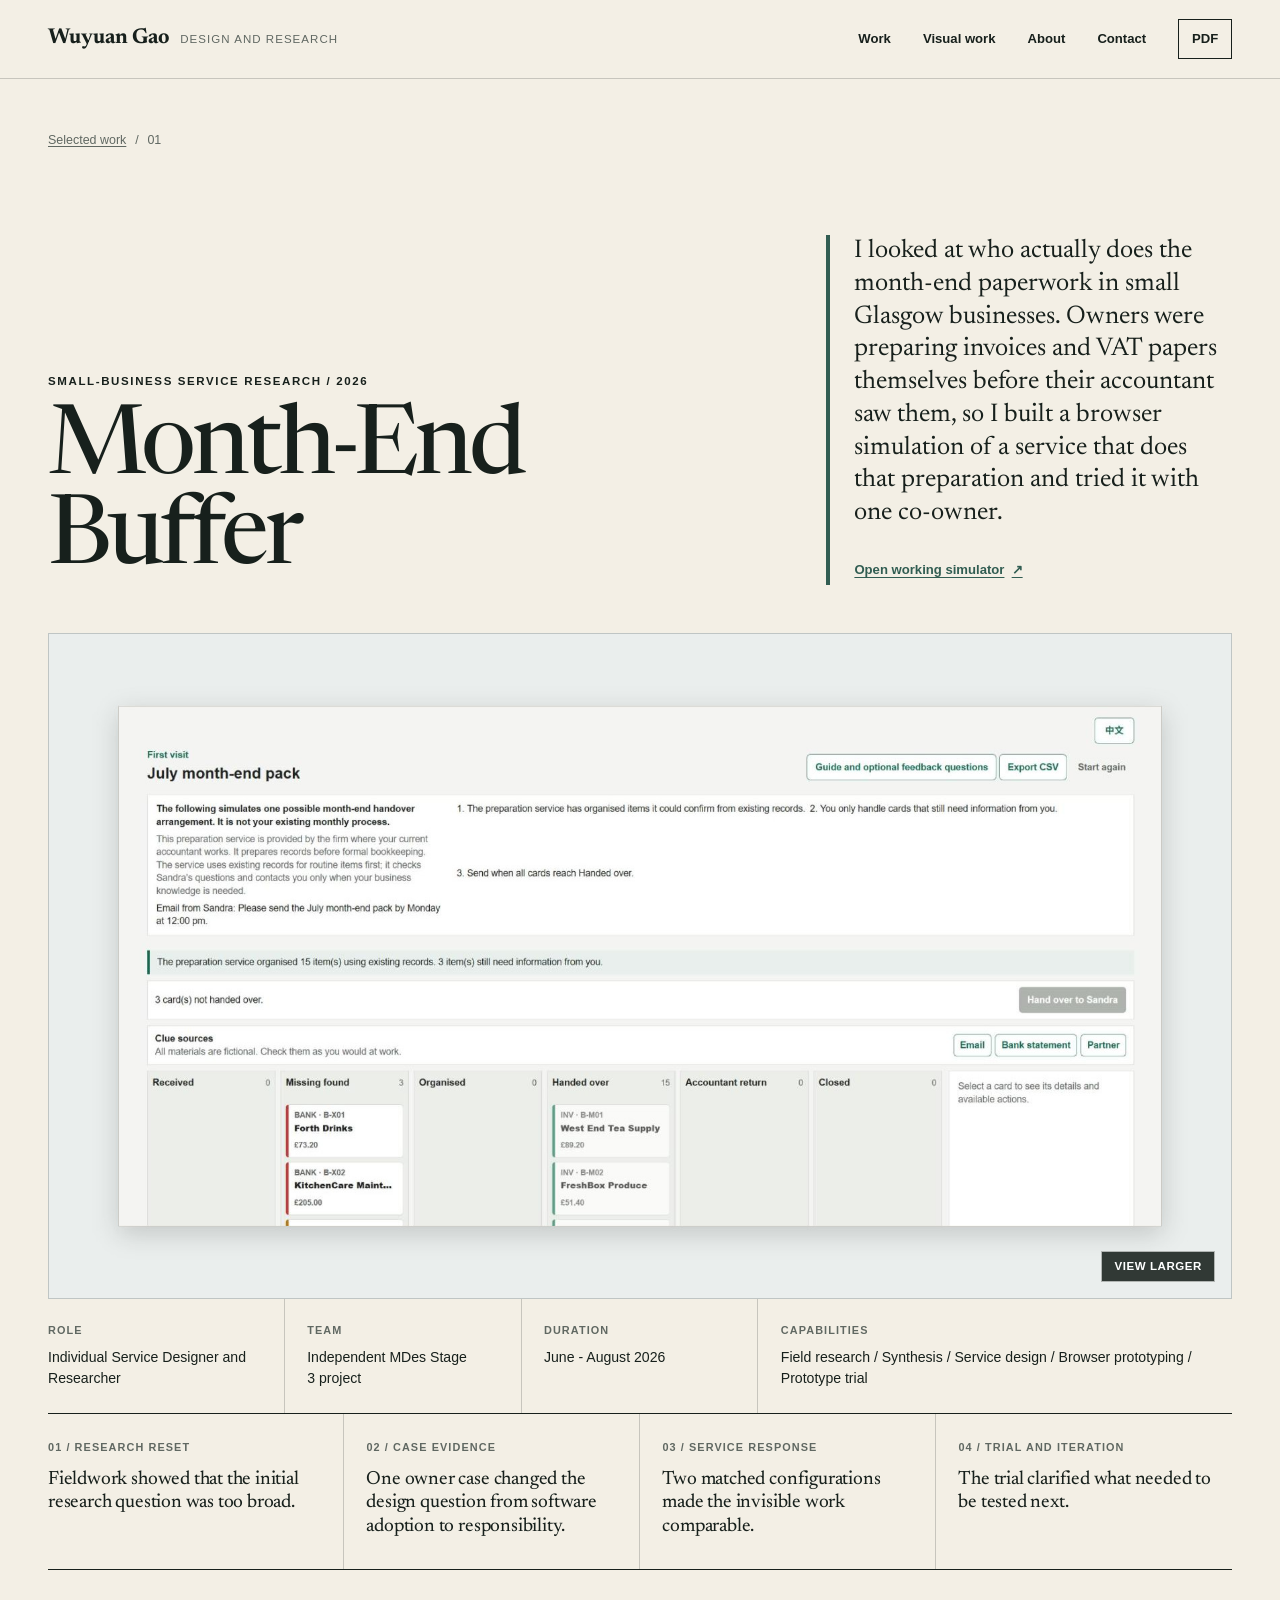
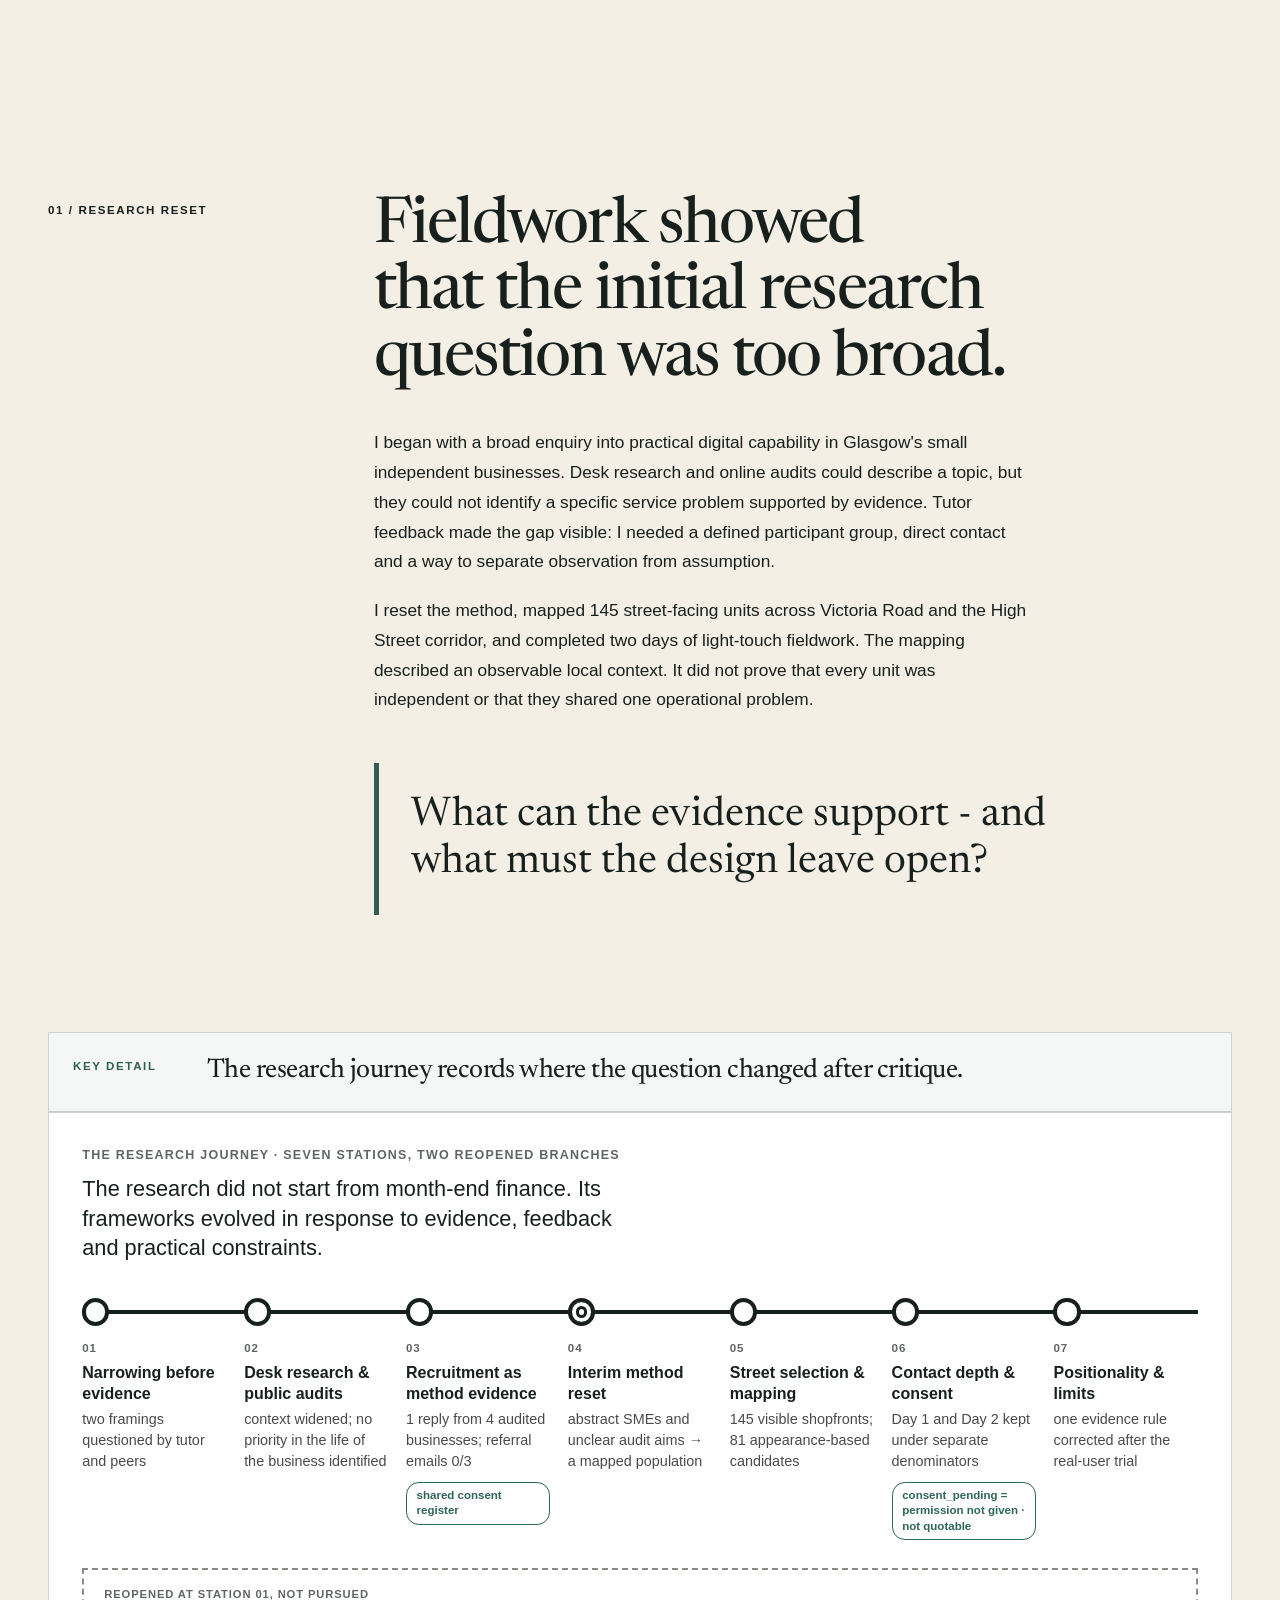
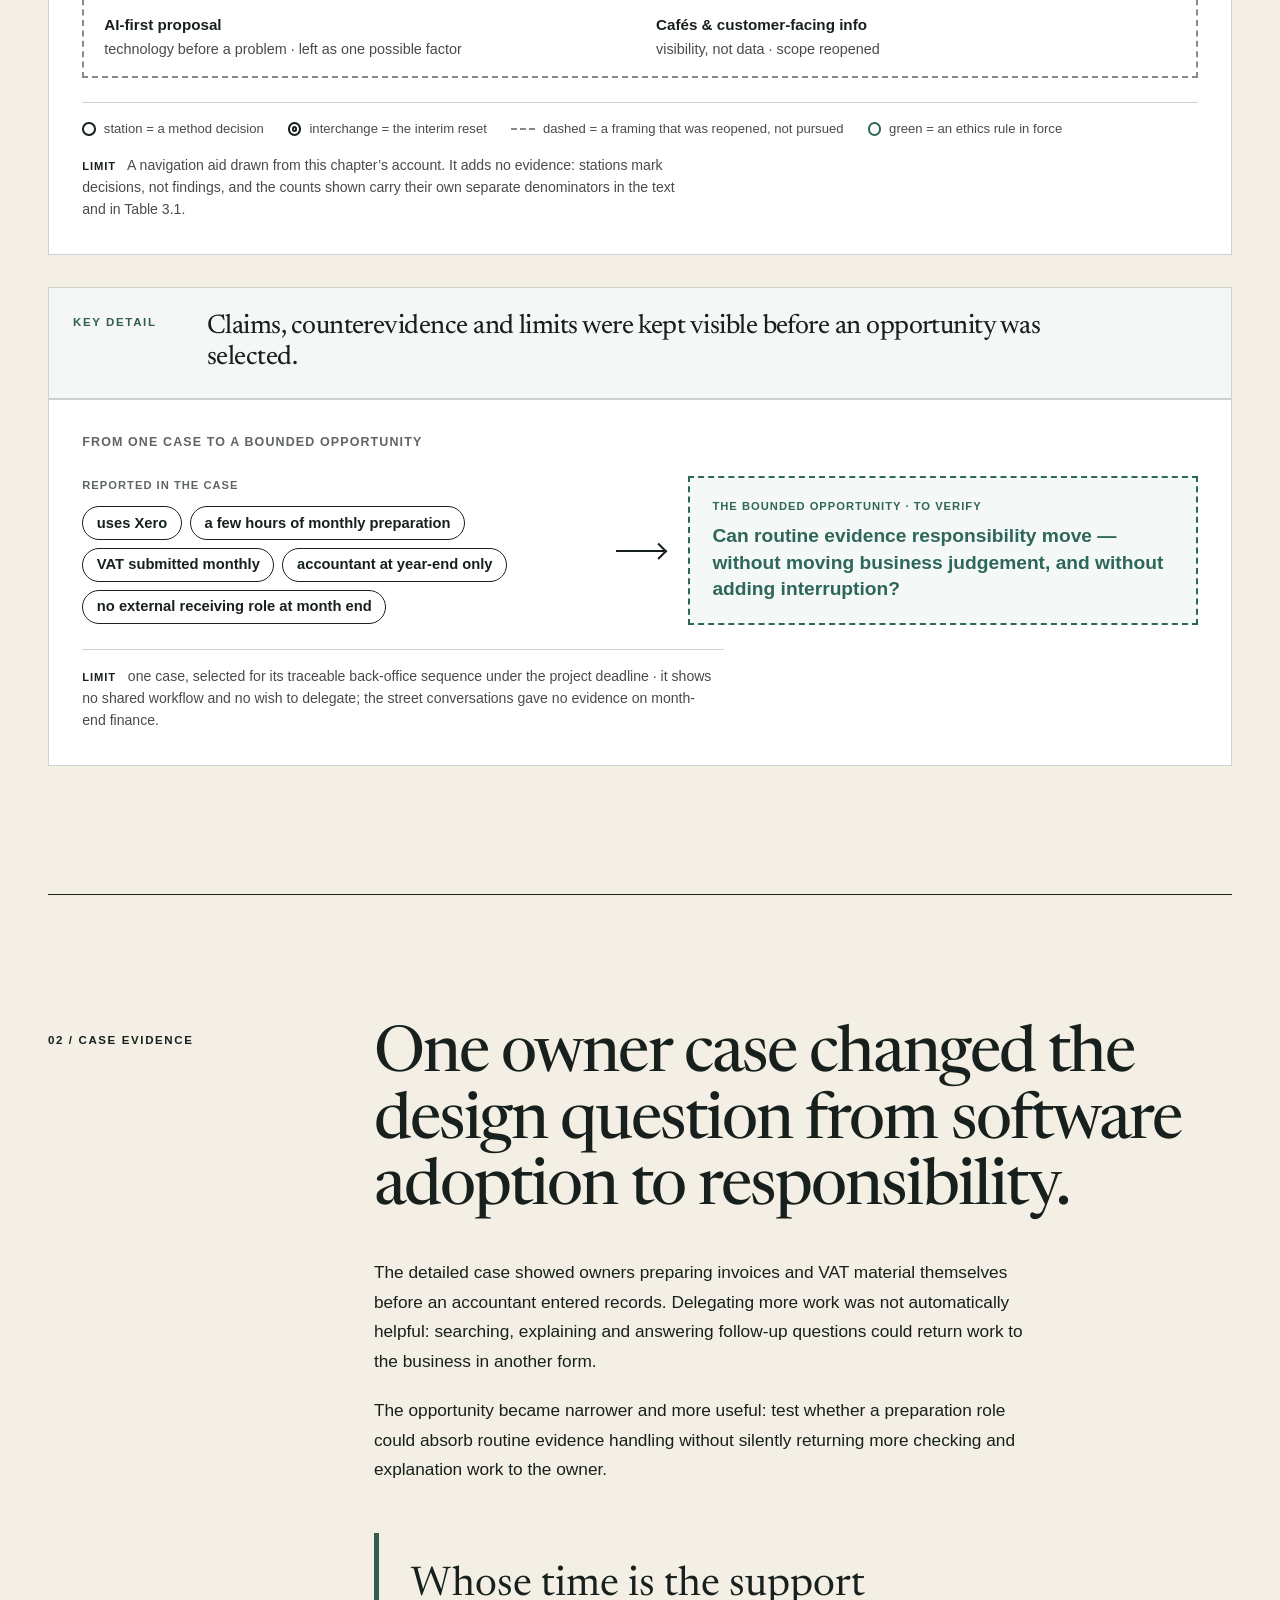
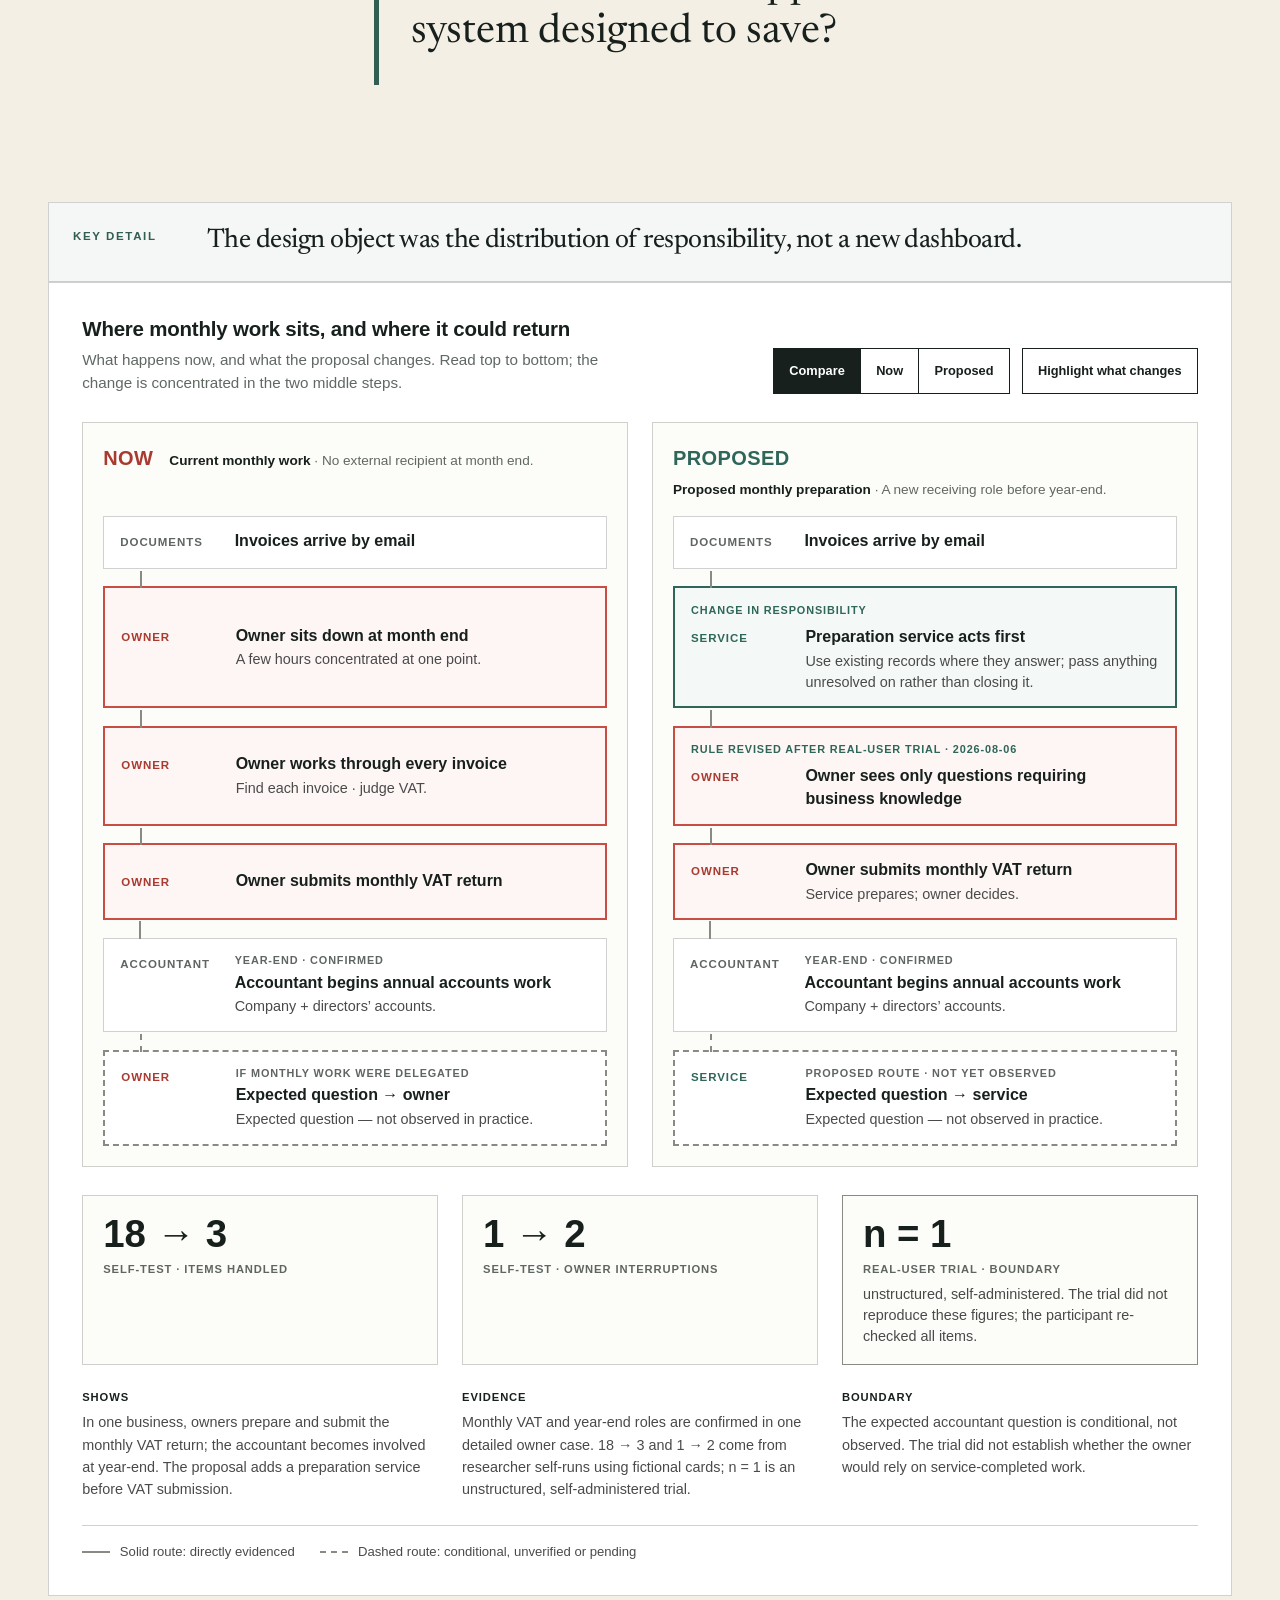
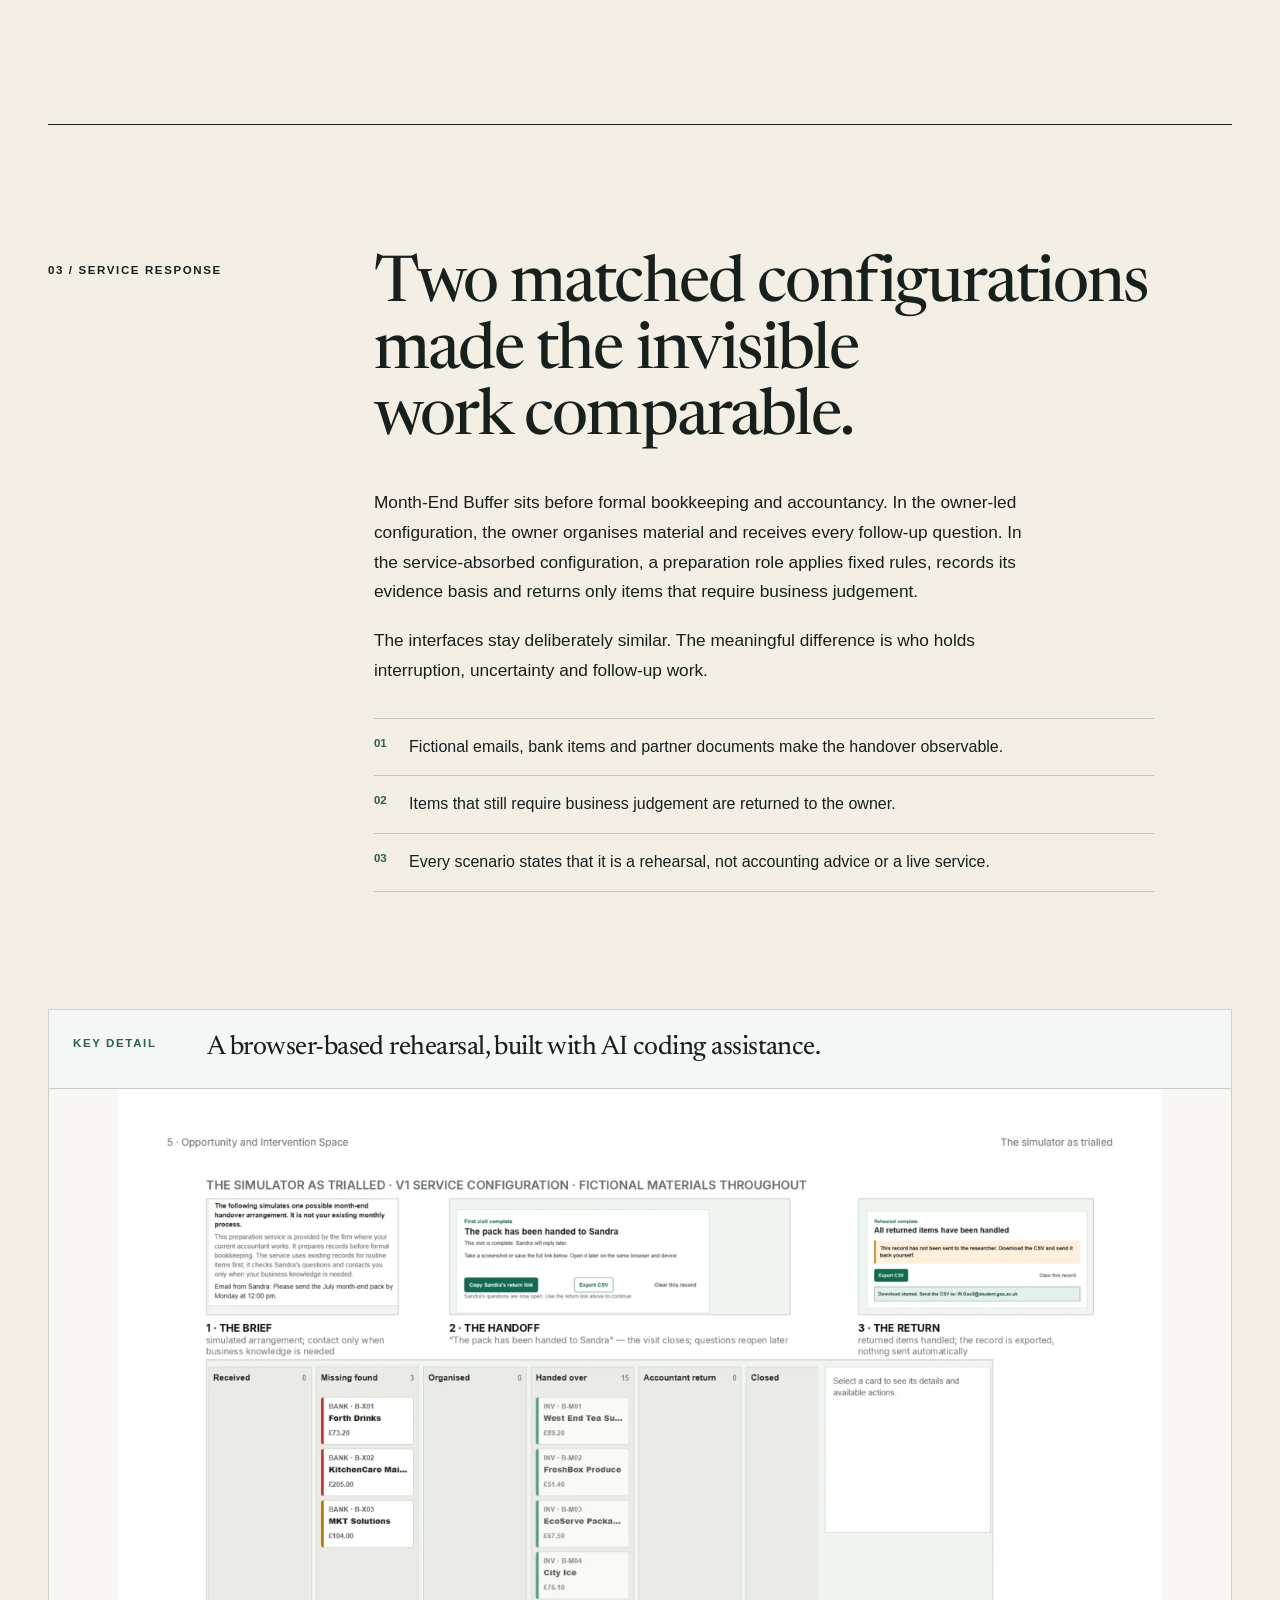
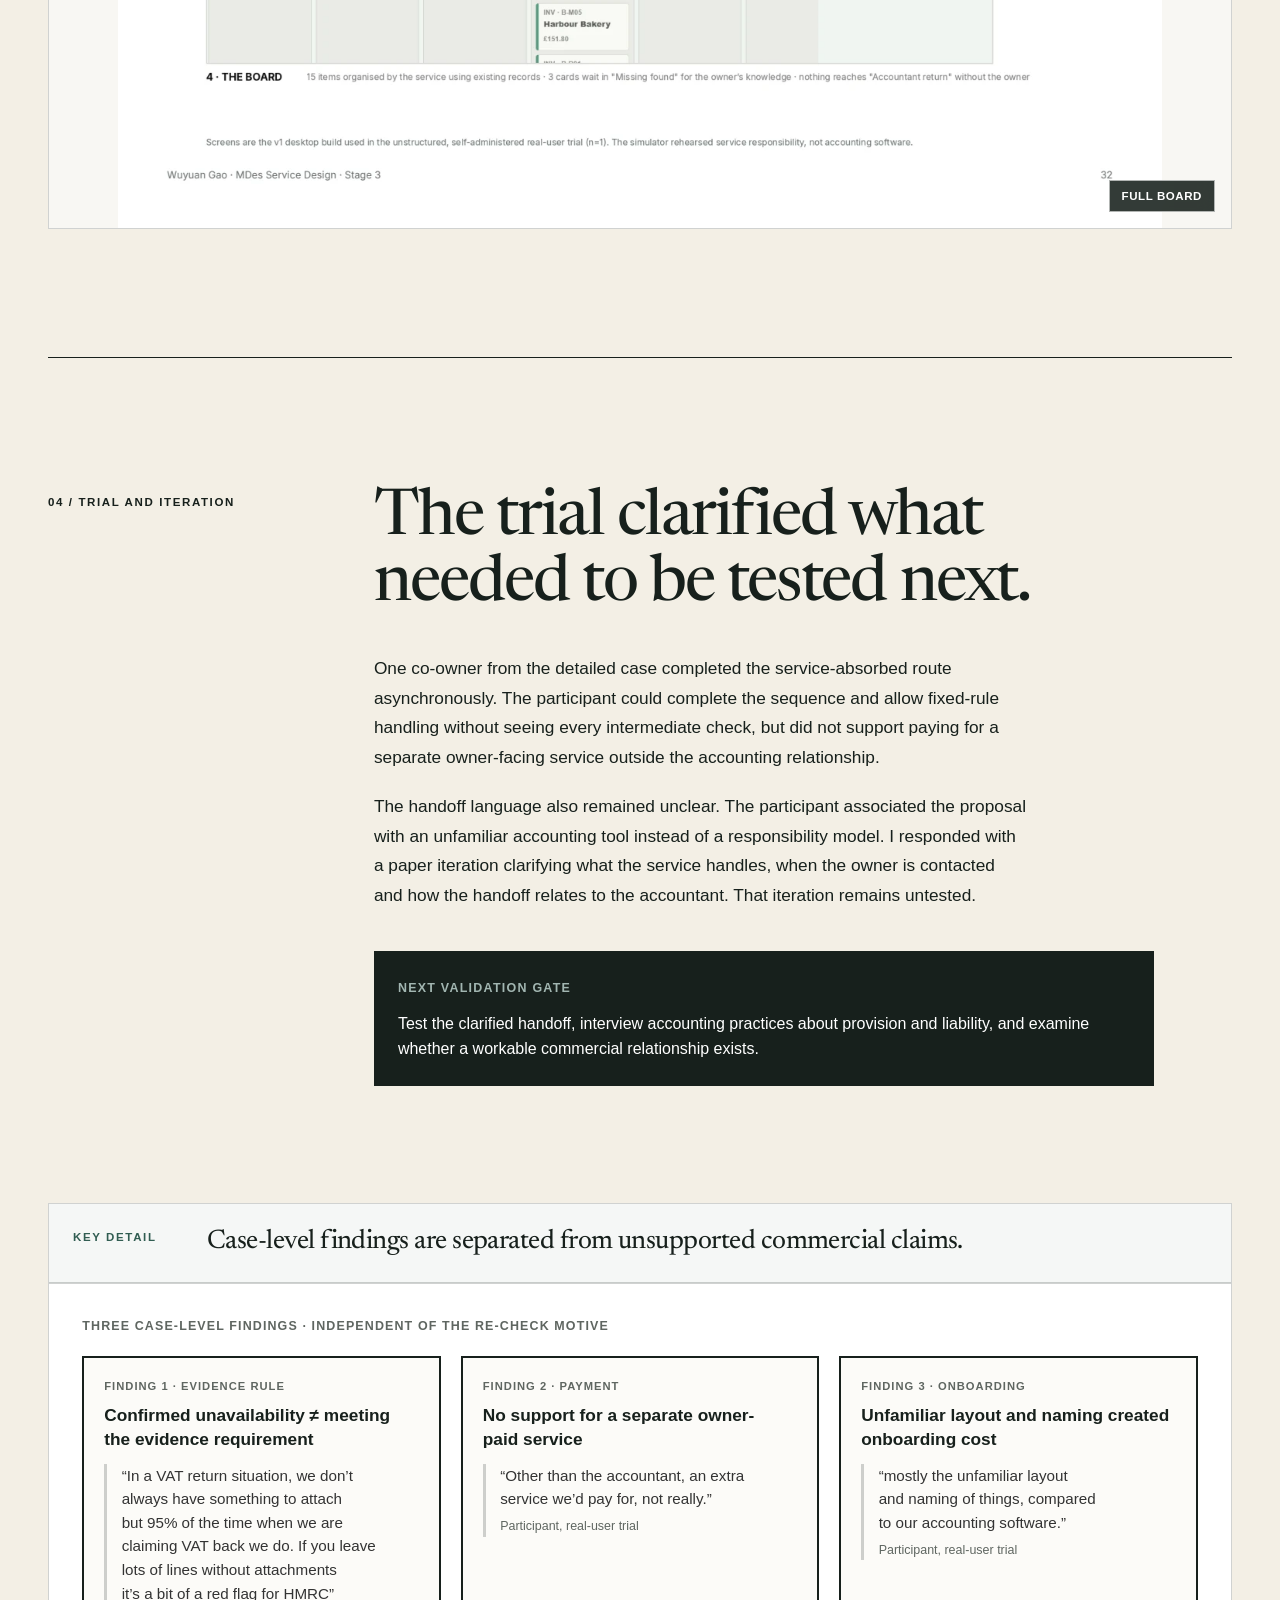
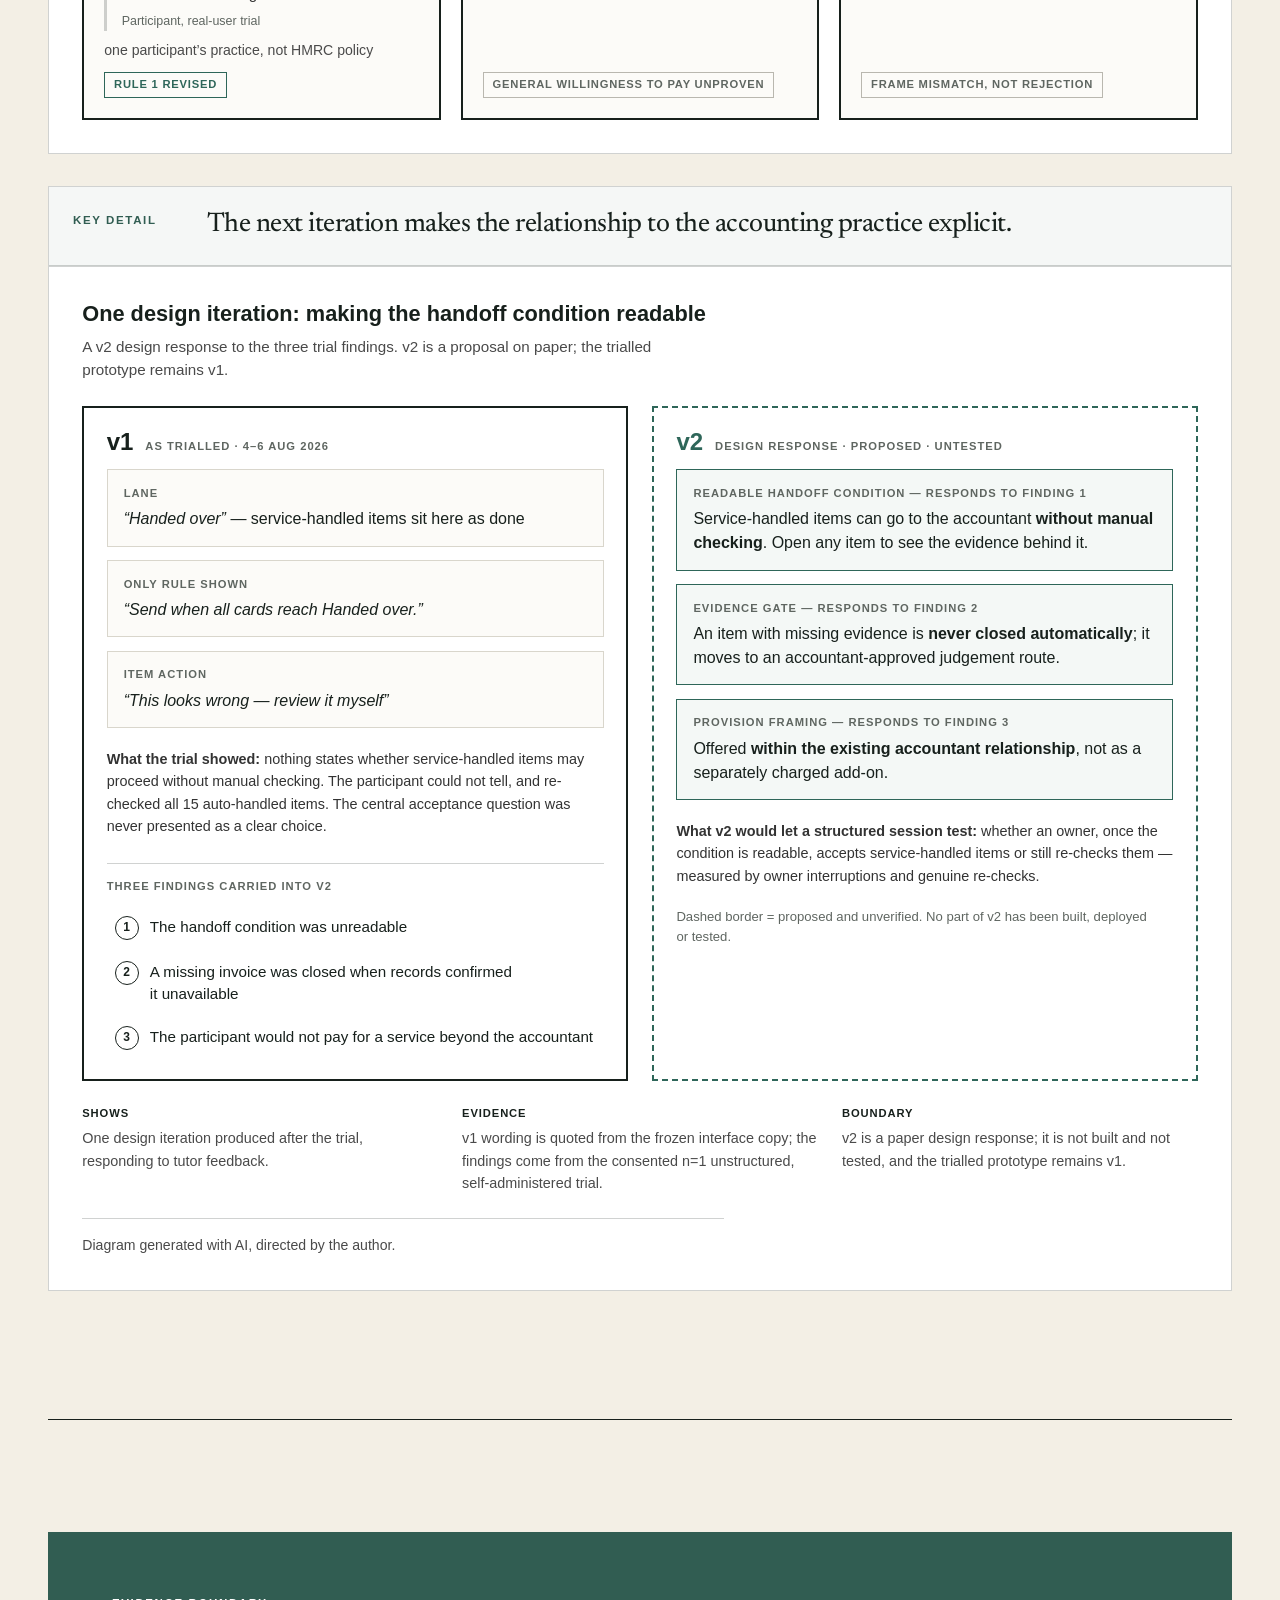
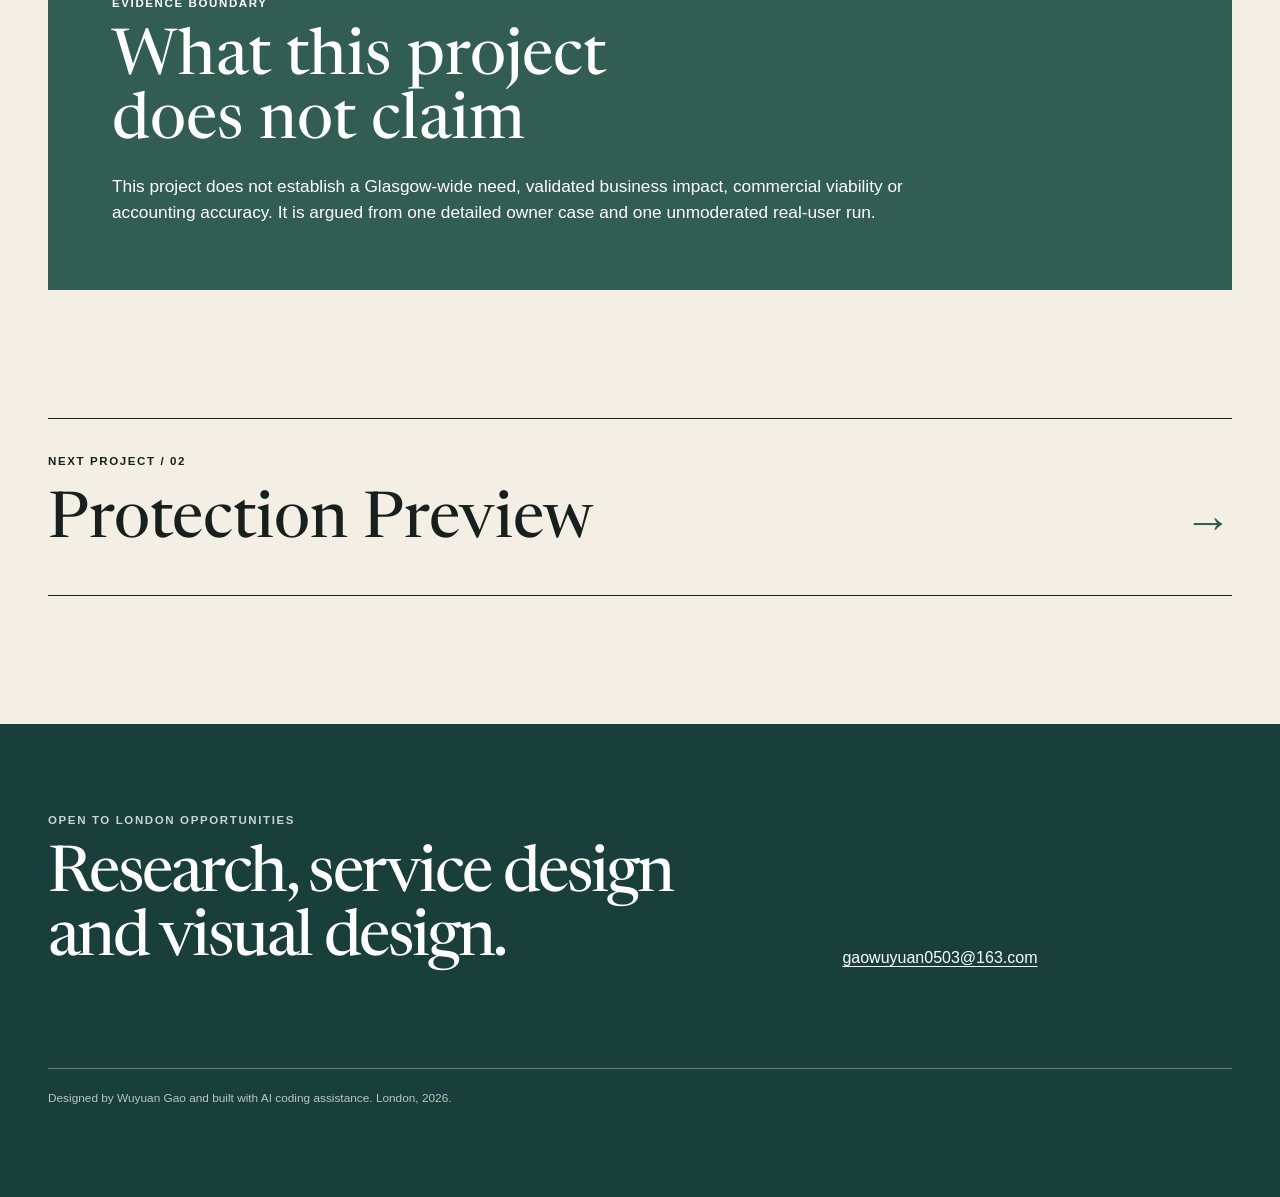
==== commit cd5f13a3: "Preview: rebuild remaining Month-End Buffer figures as page content Co-Authored-By: Claude Fable 5.2" ====
--- a/work/month-end-buffer/index.html
+++ b/work/month-end-buffer/index.html
@@ -1,3 +1,3 @@
 <!doctype html>
 <html lang="en"><head><meta charSet="utf-8"/><meta name="viewport" content="width=device-width, initial-scale=1"/><link rel="preload" as="image" href="../../assets/month-end-board.jpg"/><link rel="stylesheet" href="../../app/globals.css"/><title>Month-End Buffer - Wuyuan Gao</title><meta name="description" content="A study of who does the month-end paperwork in small Glasgow businesses, and a browser simulation of a service that prepares it for the owner."/><meta property="og:title" content="Wuyuan Gao - Service Designer"/><meta property="og:description" content="Evidence-led service design, interaction design and working prototypes."/><meta property="og:type" content="website"/><meta property="og:url" content="https://gaogaomyx.github.io/portfolio/work/month-end-buffer/"/><meta property="og:image" content="https://gaogaomyx.github.io/portfolio/og.png"/><meta property="og:image:width" content="1200"/><meta property="og:image:height" content="630"/><meta name="twitter:card" content="summary_large_image"/><meta name="twitter:image" content="https://gaogaomyx.github.io/portfolio/og.png"/><meta name="twitter:title" content="Wuyuan Gao - Service Designer"/><meta name="twitter:description" content="Evidence-led service design, interaction design and working prototypes."/><meta name="twitter:image:width" content="1200"/><meta name="twitter:image:height" content="630"/><link rel="shortcut icon" href="../../favicon.svg"/><link rel="icon" href="../../favicon.svg"/>
-</head><body><div class="site-shell" style="--project-accent:#315d52"><a class="skip-link" href="#main">Skip to content</a><header class="site-header"><div class="site-header__inner"><a href="../../index.html" class="wordmark" aria-label="Wuyuan Gao home"><span>Wuyuan Gao</span><small>Design and research</small></a><nav class="site-nav" aria-label="Primary navigation"><a href="../../index.html#work">Work</a><a class="nav-visual" href="../../visual/index.html">Visual work</a><a class="nav-about" href="../../index.html#about">About</a><a class="nav-contact" href="mailto:gaowuyuan0503@163.com">Contact</a><a class="nav-download" href="../../Wuyuan-Gao-Portfolio.pdf" download="">PDF</a></nav></div></header><main id="main"><section class="case-hero page-frame"><div class="case-breadcrumb"><a href="../../index.html#work">Selected work</a><span>/</span><span>01</span></div><div class="case-hero__grid"><div><p class="eyebrow">Small-business service research<!-- --> / <!-- -->2026</p><h1><span style="white-space:nowrap">Month-End</span> Buffer</h1></div><div class="case-outcome"><p>I looked at who actually does the month-end paperwork in small Glasgow businesses. Owners were preparing invoices and VAT papers themselves before their accountant saw them, so I built a browser simulation of a service that does that preparation and tried it with one co-owner.</p><div class="link-row"><a class="text-link text-link--primary" href="https://gaogaomyx.github.io/month-end-service-simulator/" target="_blank" rel="noreferrer">Open working simulator<span aria-hidden="true">↗</span></a></div></div></div><figure class="case-hero__figure"><button class="image-zoom-trigger  case-hero__zoom" type="button" aria-label="View larger image: Month-End service rehearsal in use, showing the July month-end pack with cards sorted into columns"><img src="../../assets/month-end-board.jpg" alt="Month-End service rehearsal in use, showing the July month-end pack with cards sorted into columns" loading="eager"/><span class="image-zoom-hint" aria-hidden="true">View larger</span></button></figure><dl class="case-facts"><div><dt>Role</dt><dd>Individual Service Designer and Researcher</dd></div><div><dt>Team</dt><dd>Independent MDes Stage 3 project</dd></div><div><dt>Duration</dt><dd>June - August 2026</dd></div><div><dt>Capabilities</dt><dd>Field research / Synthesis / Service design / Browser prototyping / Prototype trial</dd></div></dl><nav class="case-brief" data-follow aria-label="Case study in brief"><a href="#step-01"><span>01 / Research reset</span><strong>Fieldwork showed that the initial research question was too broad.</strong></a><a href="#step-02"><span>02 / Case evidence</span><strong>One owner case changed the design question from software adoption to responsibility.</strong></a><a href="#step-03"><span>03 / Service response</span><strong>Two matched configurations made the invisible work comparable.</strong></a><a href="#step-04"><span>04 / Trial and iteration</span><strong>The trial clarified what needed to be tested next.</strong></a></nav></section><article class="case-body page-frame"><section class="case-section" id="step-01"><div class="section-index"><p class="eyebrow">01 / Research reset</p></div><div class="section-copy"><h2>Fieldwork showed that the initial research question was too broad.</h2><p>I began with a broad enquiry into practical digital capability in Glasgow&#x27;s small independent businesses. Desk research and online audits could describe a topic, but they could not identify a specific service problem supported by evidence. Tutor feedback made the gap visible: I needed a defined participant group, direct contact and a way to separate observation from assumption.</p><p>I reset the method, mapped 145 street-facing units across Victoria Road and the High Street corridor, and completed two days of light-touch fieldwork. The mapping described an observable local context. It did not prove that every unit was independent or that they shared one operational problem.</p><blockquote>What can the evidence support - and what must the design leave open?</blockquote></div><div class="media-grid"><figure class="media-card media-card--wide"><figcaption class="media-card__lead"><span class="eyebrow">Key detail</span><strong>The research journey records where the question changed after critique.</strong></figcaption><div class="journey"><div class="journey-head"><h3>The research journey &middot; seven stations, two reopened branches</h3><p>The research did not start from month-end finance. Its frameworks evolved in response to evidence, feedback and practical constraints.</p></div><ol class="journey-line"><li class="journey-stop"><span class="journey-node" aria-hidden="true"></span><span class="journey-n">01</span><strong>Narrowing before evidence</strong><span class="journey-d">two framings questioned by tutor and peers</span></li><li class="journey-stop"><span class="journey-node" aria-hidden="true"></span><span class="journey-n">02</span><strong>Desk research &amp; public audits</strong><span class="journey-d">context widened; no priority in the life of the business identified</span></li><li class="journey-stop"><span class="journey-node" aria-hidden="true"></span><span class="journey-n">03</span><strong>Recruitment as method evidence</strong><span class="journey-d">1 reply from 4 audited businesses; referral emails 0/3</span><span class="journey-ethics">shared consent register</span></li><li class="journey-stop is-reset"><span class="journey-node" aria-hidden="true"></span><span class="journey-n">04</span><strong>Interim method reset</strong><span class="journey-d">abstract SMEs and unclear audit aims &rarr; a mapped population</span></li><li class="journey-stop"><span class="journey-node" aria-hidden="true"></span><span class="journey-n">05</span><strong>Street selection &amp; mapping</strong><span class="journey-d">145 visible shopfronts; 81 appearance-based candidates</span></li><li class="journey-stop"><span class="journey-node" aria-hidden="true"></span><span class="journey-n">06</span><strong>Contact depth &amp; consent</strong><span class="journey-d">Day 1 and Day 2 kept under separate denominators</span><span class="journey-ethics">consent_pending = permission not given &middot; not quotable</span></li><li class="journey-stop"><span class="journey-node" aria-hidden="true"></span><span class="journey-n">07</span><strong>Positionality &amp; limits</strong><span class="journey-d">one evidence rule corrected after the real-user trial</span></li></ol><div class="journey-branches"><p class="journey-branches__label">Reopened at station 01, not pursued</p><ul><li><strong>AI-first proposal</strong><span>technology before a problem &middot; left as one possible factor</span></li><li><strong>Caf&eacute;s &amp; customer-facing info</strong><span>visibility, not data &middot; scope reopened</span></li></ul></div><p class="journey-key"><span><i class="journey-key__station" aria-hidden="true"></i>station = a method decision</span><span><i class="journey-key__reset" aria-hidden="true"></i>interchange = the interim reset</span><span><i class="journey-key__dashed" aria-hidden="true"></i>dashed = a framing that was reopened, not pursued</span><span><i class="journey-key__ethics" aria-hidden="true"></i>green = an ethics rule in force</span></p><p class="journey-limit"><b>Limit</b> A navigation aid drawn from this chapter&rsquo;s account. It adds no evidence: stations mark decisions, not findings, and the counts shown carry their own separate denominators in the text and in Table 3.1.</p></div></figure><figure class="media-card media-card--wide"><figcaption class="media-card__lead"><span class="eyebrow">Key detail</span><strong>Claims, counterevidence and limits were kept visible before an opportunity was selected.</strong></figcaption><button class="image-zoom-trigger image-zoom-trigger--focused" type="button" aria-label="View larger image: Evidence-to-opportunity chain for the Month-End project" style="--preview-scale:1.25;--preview-x:50%;--preview-y:52%"><img src="../../assets/month-evidence.webp" alt="Evidence-to-opportunity chain for the Month-End project" loading="lazy"/><span class="image-zoom-hint" aria-hidden="true">Full board</span></button></figure></div></section><section class="case-section" id="step-02"><div class="section-index"><p class="eyebrow">02 / Case evidence</p></div><div class="section-copy"><h2>One owner case changed the design question from software adoption to responsibility.</h2><p>The detailed case showed owners preparing invoices and VAT material themselves before an accountant entered records. Delegating more work was not automatically helpful: searching, explaining and answering follow-up questions could return work to the business in another form.</p><p>The opportunity became narrower and more useful: test whether a preparation role could absorb routine evidence handling without silently returning more checking and explanation work to the owner.</p><blockquote>Whose time is the support system designed to save?</blockquote></div><div class="media-grid"><figure class="media-card media-card--wide"><figcaption class="media-card__lead"><span class="eyebrow">Key detail</span><strong>The design object was the distribution of responsibility, not a new dashboard.</strong></figcaption><div class="resp" data-resp data-view="compare"><div class="resp-head"><div><h3>Where monthly work sits, and where it could return</h3><p>What happens now, and what the proposal changes. Read top to bottom; the change is concentrated in the two middle steps.</p></div><div class="resp-controls"><div class="resp-seg" role="group" aria-label="Choose which configuration to show"><button type="button" data-resp-view="compare" aria-pressed="true">Compare</button><button type="button" data-resp-view="now" aria-pressed="false">Now</button><button type="button" data-resp-view="proposed" aria-pressed="false">Proposed</button></div><button type="button" class="resp-toggle" data-resp-changes aria-pressed="false">Highlight what changes</button></div></div><div class="resp-lanes"><section class="resp-lane resp-lane--now" aria-labelledby="resp-now"><header><h4 id="resp-now">Now</h4><p><b>Current monthly work</b> &middot; No external recipient at month end.</p></header><ol><li class="resp-step resp-step--doc"><span class="resp-role">Documents</span><div class="resp-text"><strong>Invoices arrive by email</strong></div></li><li class="resp-step resp-step--owner is-change"><span class="resp-role">Owner</span><div class="resp-text"><strong>Owner sits down at month end</strong><span class="resp-sub">A few hours concentrated at one point.</span></div></li><li class="resp-step resp-step--owner is-change"><span class="resp-role">Owner</span><div class="resp-text"><strong>Owner works through every invoice</strong><span class="resp-sub">Find each invoice &middot; judge VAT.</span></div></li><li class="resp-step resp-step--owner"><span class="resp-role">Owner</span><div class="resp-text"><strong>Owner submits monthly VAT return</strong></div></li><li class="resp-step resp-step--acct"><span class="resp-role">Accountant</span><div class="resp-text"><span class="resp-label">Year-end &middot; confirmed</span><strong>Accountant begins annual accounts work</strong><span class="resp-sub">Company + directors&rsquo; accounts.</span></div></li><li class="resp-step resp-step--owner is-conditional"><span class="resp-role">Owner</span><div class="resp-text"><span class="resp-label">If monthly work were delegated</span><strong>Expected question &rarr; owner</strong><span class="resp-sub">Expected question &mdash; not observed in practice.</span></div></li></ol></section><section class="resp-lane resp-lane--proposed" aria-labelledby="resp-proposed"><header><h4 id="resp-proposed">Proposed</h4><p><b>Proposed monthly preparation</b> &middot; A new receiving role before year-end.</p></header><ol><li class="resp-step resp-step--doc"><span class="resp-role">Documents</span><div class="resp-text"><strong>Invoices arrive by email</strong></div></li><li class="resp-step resp-step--service is-change"><p class="resp-note">Change in responsibility</p><span class="resp-role">Service</span><div class="resp-text"><strong>Preparation service acts first</strong><span class="resp-sub">Use existing records where they answer; pass anything unresolved on rather than closing it.</span></div></li><li class="resp-step resp-step--owner is-change"><p class="resp-note">Rule revised after real-user trial &middot; 2026-08-06</p><span class="resp-role">Owner</span><div class="resp-text"><strong>Owner sees only questions requiring business knowledge</strong></div></li><li class="resp-step resp-step--owner"><span class="resp-role">Owner</span><div class="resp-text"><strong>Owner submits monthly VAT return</strong><span class="resp-sub">Service prepares; owner decides.</span></div></li><li class="resp-step resp-step--acct"><span class="resp-role">Accountant</span><div class="resp-text"><span class="resp-label">Year-end &middot; confirmed</span><strong>Accountant begins annual accounts work</strong><span class="resp-sub">Company + directors&rsquo; accounts.</span></div></li><li class="resp-step resp-step--service is-conditional"><span class="resp-role">Service</span><div class="resp-text"><span class="resp-label">Proposed route &middot; not yet observed</span><strong>Expected question &rarr; service</strong><span class="resp-sub">Expected question &mdash; not observed in practice.</span></div></li></ol></section></div><dl class="resp-metrics"><div><dt>Self-test &middot; items handled</dt><dd>18 &rarr; 3</dd></div><div><dt>Self-test &middot; owner interruptions</dt><dd>1 &rarr; 2</dd></div><div class="resp-metrics__boundary"><dt>Real-user trial &middot; boundary</dt><dd>n = 1</dd><dd class="resp-metrics__note">unstructured, self-administered. The trial did not reproduce these figures; the participant re-checked all items.</dd></div></dl><div class="resp-bands"><p><b>Shows</b> In one business, owners prepare and submit the monthly VAT return; the accountant becomes involved at year-end. The proposal adds a preparation service before VAT submission.</p><p><b>Evidence</b> Monthly VAT and year-end roles are confirmed in one detailed owner case. 18 &rarr; 3 and 1 &rarr; 2 come from researcher self-runs using fictional cards; n = 1 is an unstructured, self-administered trial.</p><p><b>Boundary</b> The expected accountant question is conditional, not observed. The trial did not establish whether the owner would rely on service-completed work.</p></div><p class="resp-key"><span class="resp-key__solid" aria-hidden="true"></span>Solid route: directly evidenced<span class="resp-key__dashed" aria-hidden="true"></span>Dashed route: conditional, unverified or pending</p></div></figure></div></section><section class="case-section" id="step-03"><div class="section-index"><p class="eyebrow">03 / Service response</p></div><div class="section-copy"><h2>Two matched configurations made the invisible work comparable.</h2><p>Month-End Buffer sits before formal bookkeeping and accountancy. In the owner-led configuration, the owner organises material and receives every follow-up question. In the service-absorbed configuration, a preparation role applies fixed rules, records its evidence basis and returns only items that require business judgement.</p><p>The interfaces stay deliberately similar. The meaningful difference is who holds interruption, uncertainty and follow-up work.</p><ul class="evidence-list"><li>Fictional emails, bank items and partner documents make the handover observable.</li><li>Items that still require business judgement are returned to the owner.</li><li>Every scenario states that it is a rehearsal, not accounting advice or a live service.</li></ul></div><div class="media-grid"><figure class="media-card media-card--wide"><figcaption class="media-card__lead"><span class="eyebrow">Key detail</span><strong>A browser-based rehearsal, built with AI coding assistance.</strong></figcaption><button class="image-zoom-trigger image-zoom-trigger--focused" type="button" aria-label="View larger image: Month-End Buffer service simulator screens" style="--preview-scale:1.2;--preview-x:50%;--preview-y:48%"><img src="../../assets/month-simulator.webp" alt="Month-End Buffer service simulator screens" loading="lazy"/><span class="image-zoom-hint" aria-hidden="true">Full board</span></button></figure></div></section><section class="case-section" id="step-04"><div class="section-index"><p class="eyebrow">04 / Trial and iteration</p></div><div class="section-copy"><h2>The trial clarified what needed to be tested next.</h2><p>One co-owner from the detailed case completed the service-absorbed route asynchronously. The participant could complete the sequence and allow fixed-rule handling without seeing every intermediate check, but did not support paying for a separate owner-facing service outside the accounting relationship.</p><p>The handoff language also remained unclear. The participant associated the proposal with an unfamiliar accounting tool instead of a responsibility model. I responded with a paper iteration clarifying what the service handles, when the owner is contacted and how the handoff relates to the accountant. That iteration remains untested.</p><aside class="case-callout"><strong>Next validation gate</strong><p>Test the clarified handoff, interview accounting practices about provision and liability, and examine whether a workable commercial relationship exists.</p></aside></div><div class="media-grid"><figure class="media-card"><figcaption class="media-card__lead"><span class="eyebrow">Key detail</span><strong>Case-level findings are separated from unsupported commercial claims.</strong></figcaption><button class="image-zoom-trigger image-zoom-trigger--focused" type="button" aria-label="View larger image: Findings from the asynchronous service rehearsal" style="--preview-scale:1.28;--preview-x:50%;--preview-y:48%"><img src="../../assets/month-findings.webp" alt="Findings from the asynchronous service rehearsal" loading="lazy"/><span class="image-zoom-hint" aria-hidden="true">Full board</span></button></figure><figure class="media-card"><figcaption class="media-card__lead"><span class="eyebrow">Key detail</span><strong>The next iteration makes the relationship to the accounting practice explicit.</strong></figcaption><button class="image-zoom-trigger image-zoom-trigger--focused" type="button" aria-label="View larger image: Paper iteration clarifying service handoff language" style="--preview-scale:1.28;--preview-x:50%;--preview-y:50%"><img src="../../assets/month-iteration.webp" alt="Paper iteration clarifying service handoff language" loading="lazy"/><span class="image-zoom-hint" aria-hidden="true">Full board</span></button></figure></div></section><section class="evidence-boundary"><p class="eyebrow">Evidence boundary</p><h2>What this project does not claim</h2><p>This project does not establish a Glasgow-wide need, validated business impact, commercial viability or accounting accuracy. It is argued from one detailed owner case and one unmoderated real-user run.</p></section></article><a href="../../work/protection-preview/index.html" class="next-project"><span class="eyebrow">Next project / <!-- -->02</span><strong>Protection Preview</strong><span aria-hidden="true">→</span></a></main><footer class="site-footer" id="contact"><div><p class="eyebrow eyebrow--light">Open to London opportunities</p><h2>Research, service design and visual design.</h2></div><div class="footer-links"><a href="mailto:gaowuyuan0503@163.com">gaowuyuan0503@163.com</a></div><p class="footer-note">Designed by Wuyuan Gao and built with AI coding assistance. London, 2026.</p></footer></div><script src="../../local-viewer.js" defer></script></body></html>+</head><body><div class="site-shell" style="--project-accent:#315d52"><a class="skip-link" href="#main">Skip to content</a><header class="site-header"><div class="site-header__inner"><a href="../../index.html" class="wordmark" aria-label="Wuyuan Gao home"><span>Wuyuan Gao</span><small>Design and research</small></a><nav class="site-nav" aria-label="Primary navigation"><a href="../../index.html#work">Work</a><a class="nav-visual" href="../../visual/index.html">Visual work</a><a class="nav-about" href="../../index.html#about">About</a><a class="nav-contact" href="mailto:gaowuyuan0503@163.com">Contact</a><a class="nav-download" href="../../Wuyuan-Gao-Portfolio.pdf" download="">PDF</a></nav></div></header><main id="main"><section class="case-hero page-frame"><div class="case-breadcrumb"><a href="../../index.html#work">Selected work</a><span>/</span><span>01</span></div><div class="case-hero__grid"><div><p class="eyebrow">Small-business service research<!-- --> / <!-- -->2026</p><h1><span style="white-space:nowrap">Month-End</span> Buffer</h1></div><div class="case-outcome"><p>I looked at who actually does the month-end paperwork in small Glasgow businesses. Owners were preparing invoices and VAT papers themselves before their accountant saw them, so I built a browser simulation of a service that does that preparation and tried it with one co-owner.</p><div class="link-row"><a class="text-link text-link--primary" href="https://gaogaomyx.github.io/month-end-service-simulator/" target="_blank" rel="noreferrer">Open working simulator<span aria-hidden="true">↗</span></a></div></div></div><figure class="case-hero__figure"><button class="image-zoom-trigger  case-hero__zoom" type="button" aria-label="View larger image: Month-End service rehearsal in use, showing the July month-end pack with cards sorted into columns"><img src="../../assets/month-end-board.jpg" alt="Month-End service rehearsal in use, showing the July month-end pack with cards sorted into columns" loading="eager"/><span class="image-zoom-hint" aria-hidden="true">View larger</span></button></figure><dl class="case-facts"><div><dt>Role</dt><dd>Individual Service Designer and Researcher</dd></div><div><dt>Team</dt><dd>Independent MDes Stage 3 project</dd></div><div><dt>Duration</dt><dd>June - August 2026</dd></div><div><dt>Capabilities</dt><dd>Field research / Synthesis / Service design / Browser prototyping / Prototype trial</dd></div></dl><nav class="case-brief" data-follow aria-label="Case study in brief"><a href="#step-01"><span>01 / Research reset</span><strong>Fieldwork showed that the initial research question was too broad.</strong></a><a href="#step-02"><span>02 / Case evidence</span><strong>One owner case changed the design question from software adoption to responsibility.</strong></a><a href="#step-03"><span>03 / Service response</span><strong>Two matched configurations made the invisible work comparable.</strong></a><a href="#step-04"><span>04 / Trial and iteration</span><strong>The trial clarified what needed to be tested next.</strong></a></nav></section><article class="case-body page-frame"><section class="case-section" id="step-01"><div class="section-index"><p class="eyebrow">01 / Research reset</p></div><div class="section-copy"><h2>Fieldwork showed that the initial research question was too broad.</h2><p>I began with a broad enquiry into practical digital capability in Glasgow&#x27;s small independent businesses. Desk research and online audits could describe a topic, but they could not identify a specific service problem supported by evidence. Tutor feedback made the gap visible: I needed a defined participant group, direct contact and a way to separate observation from assumption.</p><p>I reset the method, mapped 145 street-facing units across Victoria Road and the High Street corridor, and completed two days of light-touch fieldwork. The mapping described an observable local context. It did not prove that every unit was independent or that they shared one operational problem.</p><blockquote>What can the evidence support - and what must the design leave open?</blockquote></div><div class="media-grid"><figure class="media-card media-card--wide"><figcaption class="media-card__lead"><span class="eyebrow">Key detail</span><strong>The research journey records where the question changed after critique.</strong></figcaption><div class="journey"><div class="journey-head"><h3>The research journey &middot; seven stations, two reopened branches</h3><p>The research did not start from month-end finance. Its frameworks evolved in response to evidence, feedback and practical constraints.</p></div><ol class="journey-line"><li class="journey-stop"><span class="journey-node" aria-hidden="true"></span><span class="journey-n">01</span><strong>Narrowing before evidence</strong><span class="journey-d">two framings questioned by tutor and peers</span></li><li class="journey-stop"><span class="journey-node" aria-hidden="true"></span><span class="journey-n">02</span><strong>Desk research &amp; public audits</strong><span class="journey-d">context widened; no priority in the life of the business identified</span></li><li class="journey-stop"><span class="journey-node" aria-hidden="true"></span><span class="journey-n">03</span><strong>Recruitment as method evidence</strong><span class="journey-d">1 reply from 4 audited businesses; referral emails 0/3</span><span class="journey-ethics">shared consent register</span></li><li class="journey-stop is-reset"><span class="journey-node" aria-hidden="true"></span><span class="journey-n">04</span><strong>Interim method reset</strong><span class="journey-d">abstract SMEs and unclear audit aims &rarr; a mapped population</span></li><li class="journey-stop"><span class="journey-node" aria-hidden="true"></span><span class="journey-n">05</span><strong>Street selection &amp; mapping</strong><span class="journey-d">145 visible shopfronts; 81 appearance-based candidates</span></li><li class="journey-stop"><span class="journey-node" aria-hidden="true"></span><span class="journey-n">06</span><strong>Contact depth &amp; consent</strong><span class="journey-d">Day 1 and Day 2 kept under separate denominators</span><span class="journey-ethics">consent_pending = permission not given &middot; not quotable</span></li><li class="journey-stop"><span class="journey-node" aria-hidden="true"></span><span class="journey-n">07</span><strong>Positionality &amp; limits</strong><span class="journey-d">one evidence rule corrected after the real-user trial</span></li></ol><div class="journey-branches"><p class="journey-branches__label">Reopened at station 01, not pursued</p><ul><li><strong>AI-first proposal</strong><span>technology before a problem &middot; left as one possible factor</span></li><li><strong>Caf&eacute;s &amp; customer-facing info</strong><span>visibility, not data &middot; scope reopened</span></li></ul></div><p class="journey-key"><span><i class="journey-key__station" aria-hidden="true"></i>station = a method decision</span><span><i class="journey-key__reset" aria-hidden="true"></i>interchange = the interim reset</span><span><i class="journey-key__dashed" aria-hidden="true"></i>dashed = a framing that was reopened, not pursued</span><span><i class="journey-key__ethics" aria-hidden="true"></i>green = an ethics rule in force</span></p><p class="journey-limit"><b>Limit</b> A navigation aid drawn from this chapter&rsquo;s account. It adds no evidence: stations mark decisions, not findings, and the counts shown carry their own separate denominators in the text and in Table 3.1.</p></div></figure><figure class="media-card media-card--wide"><figcaption class="media-card__lead"><span class="eyebrow">Key detail</span><strong>Claims, counterevidence and limits were kept visible before an opportunity was selected.</strong></figcaption><div class="fig opp"><h3 class="fig-title">From one case to a bounded opportunity</h3><div class="opp-flow"><div class="opp-case"><p class="fig-label">Reported in the case</p><ul class="opp-chips"><li>uses Xero</li><li>a few hours of monthly preparation</li><li>VAT submitted monthly</li><li>accountant at year-end only</li><li>no external receiving role at month end</li></ul></div><span class="opp-arrow" aria-hidden="true"></span><div class="opp-target"><p class="fig-label">The bounded opportunity &middot; to verify</p><p class="opp-q">Can routine evidence responsibility move &mdash; without moving business judgement, and without adding interruption?</p></div></div><p class="fig-limit"><b>Limit</b> one case, selected for its traceable back-office sequence under the project deadline &middot; it shows no shared workflow and no wish to delegate; the street conversations gave no evidence on month-end finance.</p></div></figure></div></section><section class="case-section" id="step-02"><div class="section-index"><p class="eyebrow">02 / Case evidence</p></div><div class="section-copy"><h2>One owner case changed the design question from software adoption to responsibility.</h2><p>The detailed case showed owners preparing invoices and VAT material themselves before an accountant entered records. Delegating more work was not automatically helpful: searching, explaining and answering follow-up questions could return work to the business in another form.</p><p>The opportunity became narrower and more useful: test whether a preparation role could absorb routine evidence handling without silently returning more checking and explanation work to the owner.</p><blockquote>Whose time is the support system designed to save?</blockquote></div><div class="media-grid"><figure class="media-card media-card--wide"><figcaption class="media-card__lead"><span class="eyebrow">Key detail</span><strong>The design object was the distribution of responsibility, not a new dashboard.</strong></figcaption><div class="resp" data-resp data-view="compare"><div class="resp-head"><div><h3>Where monthly work sits, and where it could return</h3><p>What happens now, and what the proposal changes. Read top to bottom; the change is concentrated in the two middle steps.</p></div><div class="resp-controls"><div class="resp-seg" role="group" aria-label="Choose which configuration to show"><button type="button" data-resp-view="compare" aria-pressed="true">Compare</button><button type="button" data-resp-view="now" aria-pressed="false">Now</button><button type="button" data-resp-view="proposed" aria-pressed="false">Proposed</button></div><button type="button" class="resp-toggle" data-resp-changes aria-pressed="false">Highlight what changes</button></div></div><div class="resp-lanes"><section class="resp-lane resp-lane--now" aria-labelledby="resp-now"><header><h4 id="resp-now">Now</h4><p><b>Current monthly work</b> &middot; No external recipient at month end.</p></header><ol><li class="resp-step resp-step--doc"><span class="resp-role">Documents</span><div class="resp-text"><strong>Invoices arrive by email</strong></div></li><li class="resp-step resp-step--owner is-change"><span class="resp-role">Owner</span><div class="resp-text"><strong>Owner sits down at month end</strong><span class="resp-sub">A few hours concentrated at one point.</span></div></li><li class="resp-step resp-step--owner is-change"><span class="resp-role">Owner</span><div class="resp-text"><strong>Owner works through every invoice</strong><span class="resp-sub">Find each invoice &middot; judge VAT.</span></div></li><li class="resp-step resp-step--owner"><span class="resp-role">Owner</span><div class="resp-text"><strong>Owner submits monthly VAT return</strong></div></li><li class="resp-step resp-step--acct"><span class="resp-role">Accountant</span><div class="resp-text"><span class="resp-label">Year-end &middot; confirmed</span><strong>Accountant begins annual accounts work</strong><span class="resp-sub">Company + directors&rsquo; accounts.</span></div></li><li class="resp-step resp-step--owner is-conditional"><span class="resp-role">Owner</span><div class="resp-text"><span class="resp-label">If monthly work were delegated</span><strong>Expected question &rarr; owner</strong><span class="resp-sub">Expected question &mdash; not observed in practice.</span></div></li></ol></section><section class="resp-lane resp-lane--proposed" aria-labelledby="resp-proposed"><header><h4 id="resp-proposed">Proposed</h4><p><b>Proposed monthly preparation</b> &middot; A new receiving role before year-end.</p></header><ol><li class="resp-step resp-step--doc"><span class="resp-role">Documents</span><div class="resp-text"><strong>Invoices arrive by email</strong></div></li><li class="resp-step resp-step--service is-change"><p class="resp-note">Change in responsibility</p><span class="resp-role">Service</span><div class="resp-text"><strong>Preparation service acts first</strong><span class="resp-sub">Use existing records where they answer; pass anything unresolved on rather than closing it.</span></div></li><li class="resp-step resp-step--owner is-change"><p class="resp-note">Rule revised after real-user trial &middot; 2026-08-06</p><span class="resp-role">Owner</span><div class="resp-text"><strong>Owner sees only questions requiring business knowledge</strong></div></li><li class="resp-step resp-step--owner"><span class="resp-role">Owner</span><div class="resp-text"><strong>Owner submits monthly VAT return</strong><span class="resp-sub">Service prepares; owner decides.</span></div></li><li class="resp-step resp-step--acct"><span class="resp-role">Accountant</span><div class="resp-text"><span class="resp-label">Year-end &middot; confirmed</span><strong>Accountant begins annual accounts work</strong><span class="resp-sub">Company + directors&rsquo; accounts.</span></div></li><li class="resp-step resp-step--service is-conditional"><span class="resp-role">Service</span><div class="resp-text"><span class="resp-label">Proposed route &middot; not yet observed</span><strong>Expected question &rarr; service</strong><span class="resp-sub">Expected question &mdash; not observed in practice.</span></div></li></ol></section></div><dl class="resp-metrics"><div><dt>Self-test &middot; items handled</dt><dd>18 &rarr; 3</dd></div><div><dt>Self-test &middot; owner interruptions</dt><dd>1 &rarr; 2</dd></div><div class="resp-metrics__boundary"><dt>Real-user trial &middot; boundary</dt><dd>n = 1</dd><dd class="resp-metrics__note">unstructured, self-administered. The trial did not reproduce these figures; the participant re-checked all items.</dd></div></dl><div class="resp-bands"><p><b>Shows</b> In one business, owners prepare and submit the monthly VAT return; the accountant becomes involved at year-end. The proposal adds a preparation service before VAT submission.</p><p><b>Evidence</b> Monthly VAT and year-end roles are confirmed in one detailed owner case. 18 &rarr; 3 and 1 &rarr; 2 come from researcher self-runs using fictional cards; n = 1 is an unstructured, self-administered trial.</p><p><b>Boundary</b> The expected accountant question is conditional, not observed. The trial did not establish whether the owner would rely on service-completed work.</p></div><p class="resp-key"><span class="resp-key__solid" aria-hidden="true"></span>Solid route: directly evidenced<span class="resp-key__dashed" aria-hidden="true"></span>Dashed route: conditional, unverified or pending</p></div></figure></div></section><section class="case-section" id="step-03"><div class="section-index"><p class="eyebrow">03 / Service response</p></div><div class="section-copy"><h2>Two matched configurations made the invisible work comparable.</h2><p>Month-End Buffer sits before formal bookkeeping and accountancy. In the owner-led configuration, the owner organises material and receives every follow-up question. In the service-absorbed configuration, a preparation role applies fixed rules, records its evidence basis and returns only items that require business judgement.</p><p>The interfaces stay deliberately similar. The meaningful difference is who holds interruption, uncertainty and follow-up work.</p><ul class="evidence-list"><li>Fictional emails, bank items and partner documents make the handover observable.</li><li>Items that still require business judgement are returned to the owner.</li><li>Every scenario states that it is a rehearsal, not accounting advice or a live service.</li></ul></div><div class="media-grid"><figure class="media-card media-card--wide"><figcaption class="media-card__lead"><span class="eyebrow">Key detail</span><strong>A browser-based rehearsal, built with AI coding assistance.</strong></figcaption><button class="image-zoom-trigger image-zoom-trigger--focused" type="button" aria-label="View larger image: Month-End Buffer service simulator screens" style="--preview-scale:1.2;--preview-x:50%;--preview-y:48%"><img src="../../assets/month-simulator.webp" alt="Month-End Buffer service simulator screens" loading="lazy"/><span class="image-zoom-hint" aria-hidden="true">Full board</span></button></figure></div></section><section class="case-section" id="step-04"><div class="section-index"><p class="eyebrow">04 / Trial and iteration</p></div><div class="section-copy"><h2>The trial clarified what needed to be tested next.</h2><p>One co-owner from the detailed case completed the service-absorbed route asynchronously. The participant could complete the sequence and allow fixed-rule handling without seeing every intermediate check, but did not support paying for a separate owner-facing service outside the accounting relationship.</p><p>The handoff language also remained unclear. The participant associated the proposal with an unfamiliar accounting tool instead of a responsibility model. I responded with a paper iteration clarifying what the service handles, when the owner is contacted and how the handoff relates to the accountant. That iteration remains untested.</p><aside class="case-callout"><strong>Next validation gate</strong><p>Test the clarified handoff, interview accounting practices about provision and liability, and examine whether a workable commercial relationship exists.</p></aside></div><div class="media-grid"><figure class="media-card"><figcaption class="media-card__lead"><span class="eyebrow">Key detail</span><strong>Case-level findings are separated from unsupported commercial claims.</strong></figcaption><div class="fig finds"><h3 class="fig-title">Three case-level findings &middot; independent of the re-check motive</h3><ol class="finds-grid"><li class="find"><p class="fig-label">Finding 1 &middot; evidence rule</p><strong>Confirmed unavailability &ne; meeting the evidence requirement</strong><blockquote>&ldquo;In a VAT return situation, we don&rsquo;t always have something to attach but 95% of the time when we are claiming VAT back we do. If you leave lots of lines without attachments it&rsquo;s a bit of a red flag for HMRC&rdquo;<cite>Participant, real-user trial</cite></blockquote><p class="find-sub">one participant&rsquo;s practice, not HMRC policy</p><span class="find-tag find-tag--on">Rule 1 revised</span></li><li class="find"><p class="fig-label">Finding 2 &middot; payment</p><strong>No support for a separate owner-paid service</strong><blockquote>&ldquo;Other than the accountant, an extra service we&rsquo;d pay for, not really.&rdquo;<cite>Participant, real-user trial</cite></blockquote><span class="find-tag">General willingness to pay unproven</span></li><li class="find"><p class="fig-label">Finding 3 &middot; onboarding</p><strong>Unfamiliar layout and naming created onboarding cost</strong><blockquote>&ldquo;mostly the unfamiliar layout and naming of things, compared to our accounting software.&rdquo;<cite>Participant, real-user trial</cite></blockquote><span class="find-tag">Frame mismatch, not rejection</span></li></ol></div></figure><figure class="media-card"><figcaption class="media-card__lead"><span class="eyebrow">Key detail</span><strong>The next iteration makes the relationship to the accounting practice explicit.</strong></figcaption><div class="fig iter" data-iter><div class="fig-head"><h3>One design iteration: making the handoff condition readable</h3><p>A v2 design response to the three trial findings. v2 is a proposal on paper; the trialled prototype remains v1.</p></div><div class="iter-cols"><section class="iter-col iter-col--v1"><p class="iter-ver"><b>v1</b><span>As trialled &middot; 4&ndash;6 Aug 2026</span></p><div class="iter-item"><p class="fig-label">Lane</p><p><q>Handed over</q> &mdash; service-handled items sit here as done</p></div><div class="iter-item"><p class="fig-label">Only rule shown</p><p><q>Send when all cards reach Handed over.</q></p></div><div class="iter-item"><p class="fig-label">Item action</p><p><q>This looks wrong &mdash; review it myself</q></p></div><p class="iter-note"><b>What the trial showed:</b> nothing states whether service-handled items may proceed without manual checking. The participant could not tell, and re-checked all 15 auto-handled items. The central acceptance question was never presented as a clear choice.</p><p class="fig-label iter-carry">Three findings carried into v2</p><ol class="iter-findings"><li tabindex="0" data-f="1"><span>1</span>The handoff condition was unreadable</li><li tabindex="0" data-f="2"><span>2</span>A missing invoice was closed when records confirmed it unavailable</li><li tabindex="0" data-f="3"><span>3</span>The participant would not pay for a service beyond the accountant</li></ol></section><section class="iter-col iter-col--v2"><p class="iter-ver"><b>v2</b><span>Design response &middot; proposed &middot; untested</span></p><div class="iter-item" tabindex="0" data-f="1"><p class="fig-label">Readable handoff condition &mdash; responds to finding 1</p><p>Service-handled items can go to the accountant <strong>without manual checking</strong>. Open any item to see the evidence behind it.</p></div><div class="iter-item" tabindex="0" data-f="2"><p class="fig-label">Evidence gate &mdash; responds to finding 2</p><p>An item with missing evidence is <strong>never closed automatically</strong>; it moves to an accountant-approved judgement route.</p></div><div class="iter-item" tabindex="0" data-f="3"><p class="fig-label">Provision framing &mdash; responds to finding 3</p><p>Offered <strong>within the existing accountant relationship</strong>, not as a separately charged add-on.</p></div><p class="iter-note"><b>What v2 would let a structured session test:</b> whether an owner, once the condition is readable, accepts service-handled items or still re-checks them &mdash; measured by owner interruptions and genuine re-checks.</p><p class="iter-note iter-note--quiet">Dashed border = proposed and unverified. No part of v2 has been built, deployed or tested.</p></section></div><div class="resp-bands"><p><b>Shows</b>One design iteration produced after the trial, responding to tutor feedback.</p><p><b>Evidence</b>v1 wording is quoted from the frozen interface copy; the findings come from the consented n=1 unstructured, self-administered trial.</p><p><b>Boundary</b>v2 is a paper design response; it is not built and not tested, and the trialled prototype remains v1.</p></div><p class="fig-limit">Diagram generated with AI, directed by the author.</p></div></figure></div></section><section class="evidence-boundary"><p class="eyebrow">Evidence boundary</p><h2>What this project does not claim</h2><p>This project does not establish a Glasgow-wide need, validated business impact, commercial viability or accounting accuracy. It is argued from one detailed owner case and one unmoderated real-user run.</p></section></article><a href="../../work/protection-preview/index.html" class="next-project"><span class="eyebrow">Next project / <!-- -->02</span><strong>Protection Preview</strong><span aria-hidden="true">→</span></a></main><footer class="site-footer" id="contact"><div><p class="eyebrow eyebrow--light">Open to London opportunities</p><h2>Research, service design and visual design.</h2></div><div class="footer-links"><a href="mailto:gaowuyuan0503@163.com">gaowuyuan0503@163.com</a></div><p class="footer-note">Designed by Wuyuan Gao and built with AI coding assistance. London, 2026.</p></footer></div><script src="../../local-viewer.js" defer></script></body></html>
--- a/app/globals.css
+++ b/app/globals.css
@@ -487,3 +487,59 @@
 @media (max-width: 640px) {
   .journey-branches ul { grid-template-columns: minmax(0, 1fr); }
 }
+
+/* 2026-11-17: remaining Month-End Buffer figures rebuilt as page content */
+.fig { --svc: #2e6659; --svc-bg: #f4f8f6; padding: clamp(1.25rem, 2.6vw, 2.25rem); background: #fff; border-top: 1px solid var(--rule); }
+.fig-title, .fig-label { margin: 0; color: #5f6661; font-family: var(--font-body); font-weight: 700; letter-spacing: 0.09em; line-height: 1.5; text-transform: uppercase; }
+.fig-title { font-size: 0.78rem; }
+.fig-label { font-size: 0.7rem; }
+.fig-head h3 { margin: 0; font-family: var(--font-body); font-size: clamp(1.15rem, 1.7vw, 1.45rem); font-weight: 700; line-height: 1.3; }
+.fig-head p { max-width: 70ch; margin: 0.5rem 0 0; color: #4a4a4a; font-size: 0.95rem; line-height: 1.5; }
+.fig-limit { max-width: 82ch; margin: 1.5rem 0 0; padding-top: 1rem; border-top: 1px solid var(--rule); color: #4a4a4a; font-size: 0.88rem; line-height: 1.55; }
+.fig-limit b { margin-right: 0.5rem; color: var(--ink); font-size: 0.7rem; letter-spacing: 0.08em; text-transform: uppercase; }
+.opp-flow { display: grid; grid-template-columns: minmax(0, 1fr) auto minmax(0, 1fr); gap: 1.5rem; align-items: center; margin-top: 1.5rem; }
+.opp-chips { display: flex; flex-wrap: wrap; gap: 0.5rem; margin: 0.75rem 0 0; padding: 0; list-style: none; }
+.opp-chips li { padding: 0.4rem 0.85rem; border: 1.5px solid var(--ink); border-radius: 999px; font-size: 0.92rem; font-weight: 600; line-height: 1.3; }
+.opp-arrow { position: relative; width: 3rem; height: 2px; background: var(--ink); }
+.opp-arrow::after { position: absolute; top: 50%; right: -1px; width: 0.6rem; height: 0.6rem; border-top: 2px solid var(--ink); border-right: 2px solid var(--ink); transform: translateY(-50%) rotate(45deg); content: ""; }
+.opp-target { padding: 1.25rem 1.4rem; border: 2px dashed var(--svc); background: var(--svc-bg); }
+.opp-target .fig-label { color: var(--svc); }
+.opp-q { margin: 0.5rem 0 0; color: var(--svc); font-size: clamp(1.05rem, 1.5vw, 1.3rem); font-weight: 700; line-height: 1.4; }
+.finds-grid { display: grid; grid-template-columns: repeat(3, minmax(0, 1fr)); gap: 1.25rem; margin: 1.25rem 0 0; padding: 0; list-style: none; }
+.find { display: flex; flex-direction: column; gap: 0.6rem; padding: 1.25rem; border: 2px solid var(--ink); background: #fcfbf8; }
+.find strong { font-size: 1.08rem; font-weight: 700; line-height: 1.35; }
+.find blockquote { margin: 0.2rem 0 0; padding-left: 0.9rem; border-left: 3px solid var(--rule); color: #333; font-size: 0.95rem; line-height: 1.55; }
+.find cite { display: block; margin-top: 0.4rem; color: #5f6661; font-size: 0.78rem; font-style: normal; }
+.find-sub { margin: 0; color: #4a4a4a; font-size: 0.88rem; }
+.find-tag { align-self: flex-start; margin-top: auto; padding: 0.25rem 0.55rem; border: 1.5px solid #b9b7af; color: #5f6661; font-size: 0.7rem; font-weight: 700; letter-spacing: 0.07em; line-height: 1.4; text-transform: uppercase; }
+.find-tag--on { border-color: var(--svc); color: var(--svc); }
+.iter-cols { display: grid; grid-template-columns: repeat(2, minmax(0, 1fr)); gap: 1.5rem; margin-top: 1.5rem; }
+.iter-col { display: flex; flex-direction: column; gap: 0.85rem; padding: 1.4rem; border: 2px solid var(--ink); }
+.iter-col--v2 { border: 2px dashed var(--svc); }
+.iter-ver { display: flex; align-items: baseline; gap: 0.75rem; margin: 0; }
+.iter-ver b { font-size: 1.5rem; line-height: 1; }
+.iter-col--v2 .iter-ver b { color: var(--svc); }
+.iter-ver span { color: #5f6661; font-size: 0.7rem; font-weight: 700; letter-spacing: 0.09em; text-transform: uppercase; }
+.iter-item { padding: 0.9rem 1rem; border: 1px solid #d9d6cc; background: #fcfbf8; transition: background-color 160ms ease, border-color 160ms ease, box-shadow 160ms ease; }
+.iter-col--v2 .iter-item { border-color: var(--svc); background: var(--svc-bg); }
+.iter-item p:last-child { margin: 0.35rem 0 0; font-size: 1rem; line-height: 1.5; }
+.iter-item q { font-style: italic; }
+.iter-note { margin: 0.4rem 0 0; color: #333; font-size: 0.9rem; line-height: 1.55; }
+.iter-note--quiet { color: #5f6661; font-size: 0.82rem; }
+.iter-carry { margin-top: 0.75rem; padding-top: 0.9rem; border-top: 1px solid var(--rule); }
+.iter-findings { display: grid; gap: 0.4rem; margin: 0; padding: 0; list-style: none; }
+.iter-findings li { display: grid; grid-template-columns: 1.6rem minmax(0, 1fr); gap: 0.6rem; align-items: start; padding: 0.45rem 0.5rem; font-size: 0.95rem; line-height: 1.45; transition: background-color 160ms ease; }
+.iter-findings span { display: grid; place-items: center; width: 1.5rem; height: 1.5rem; border: 1.5px solid var(--ink); border-radius: 50%; font-size: 0.75rem; font-weight: 700; }
+.iter [data-f] { cursor: default; }
+.iter [data-f]:focus-visible { outline: 2px solid var(--ink); outline-offset: 2px; }
+.iter-findings li.is-linked { background: #f1efe7; }
+.iter-findings li.is-linked span { background: var(--ink); color: #fff; }
+.iter-col--v2 .iter-item.is-linked { box-shadow: 0 0 0 2px var(--svc); background: #e9f2ee; }
+.iter[data-linked] [data-f]:not(.is-linked) { opacity: 0.45; }
+.iter [data-f] { transition: opacity 160ms ease, background-color 160ms ease, box-shadow 160ms ease; }
+@media (max-width: 900px) {
+  .opp-flow { grid-template-columns: minmax(0, 1fr); }
+  .opp-arrow { width: 2px; height: 2rem; margin-left: 1.5rem; }
+  .opp-arrow::after { top: auto; right: auto; bottom: -1px; left: 50%; transform: translateX(-50%) rotate(135deg); }
+  .finds-grid, .iter-cols { grid-template-columns: minmax(0, 1fr); }
+}
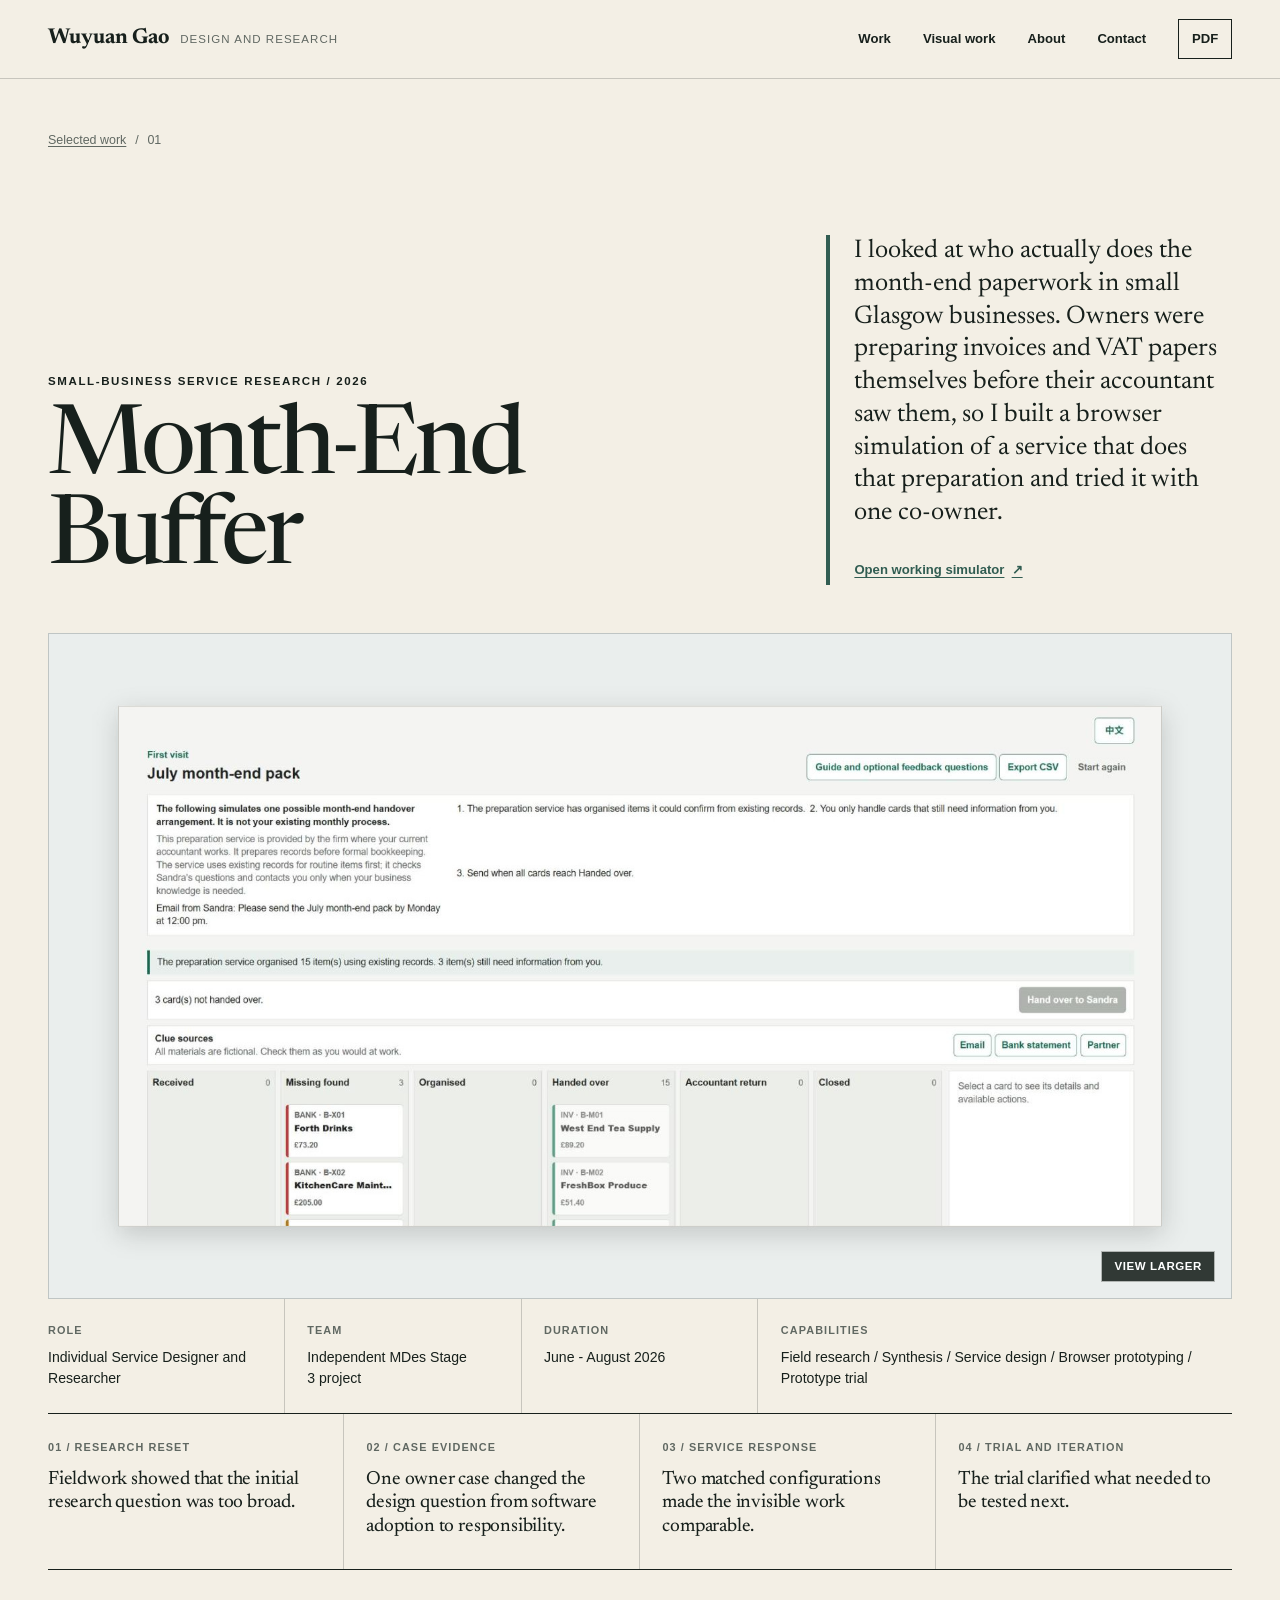
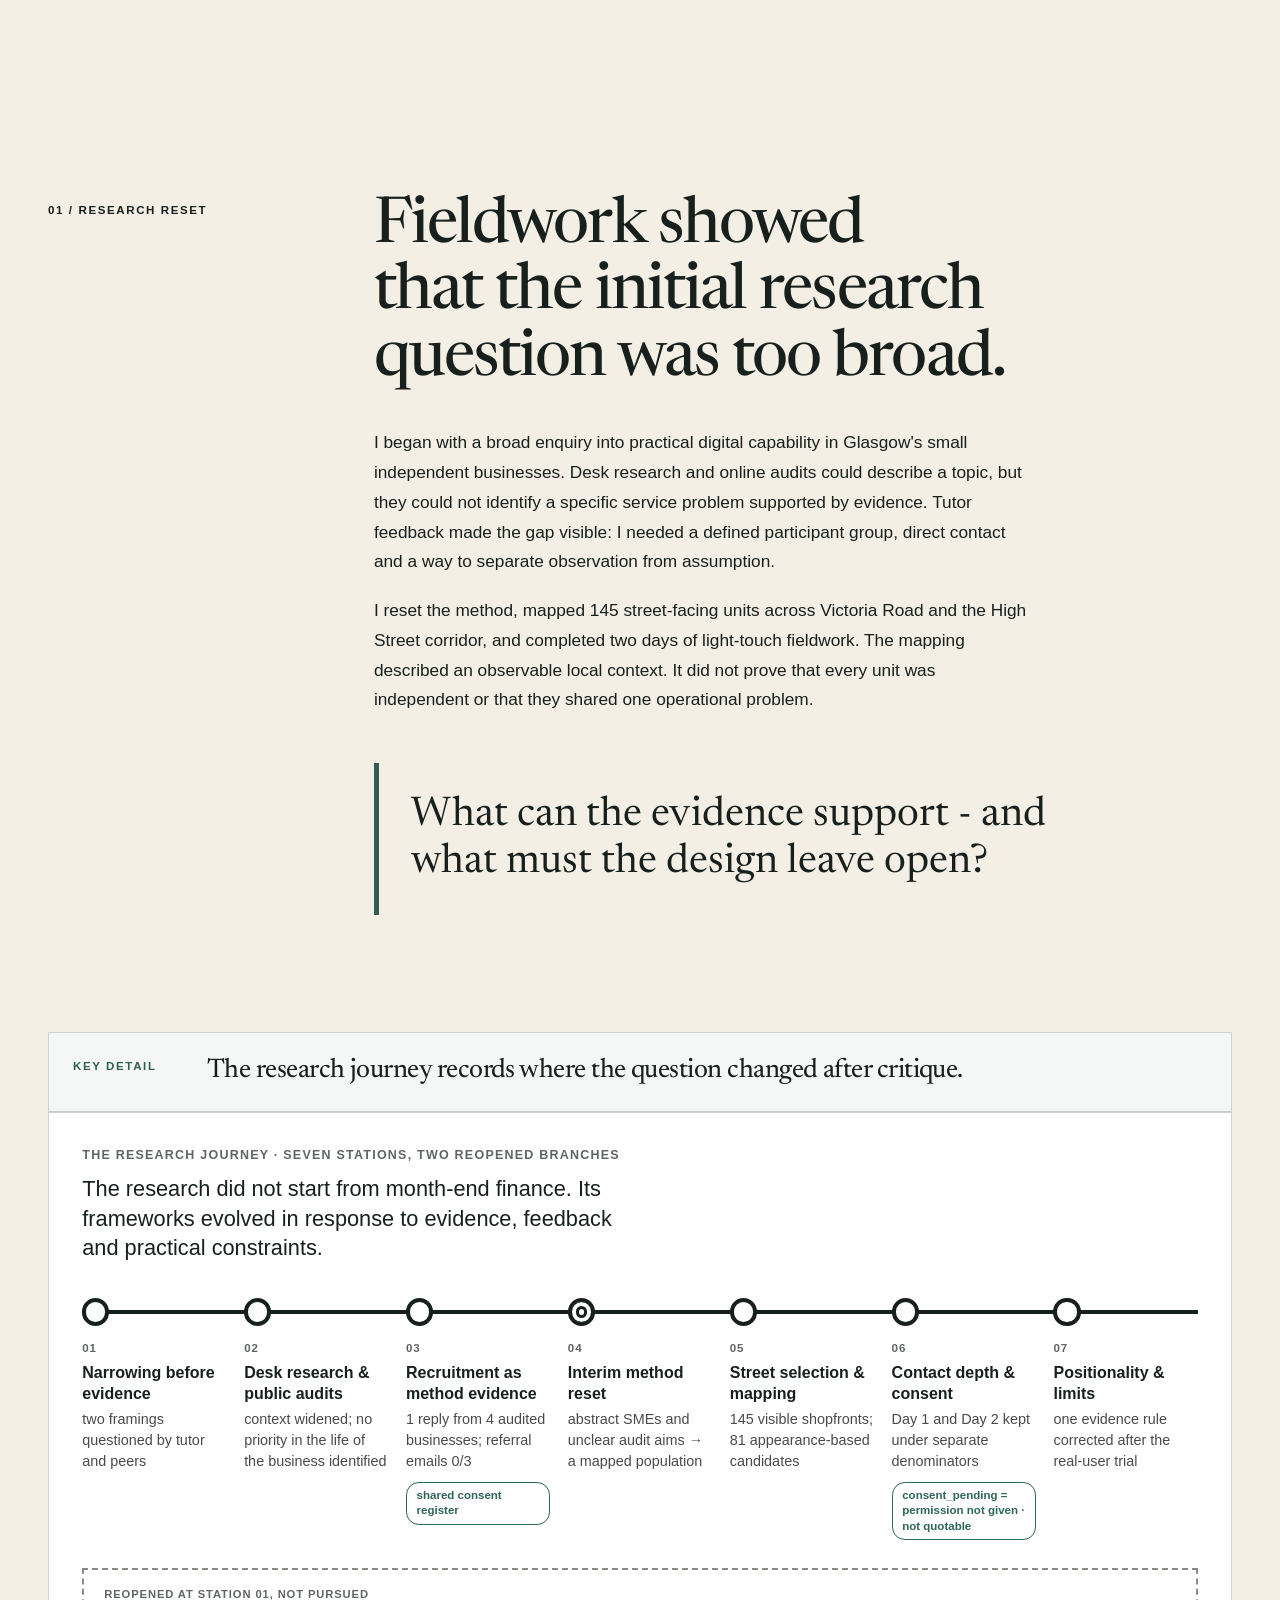
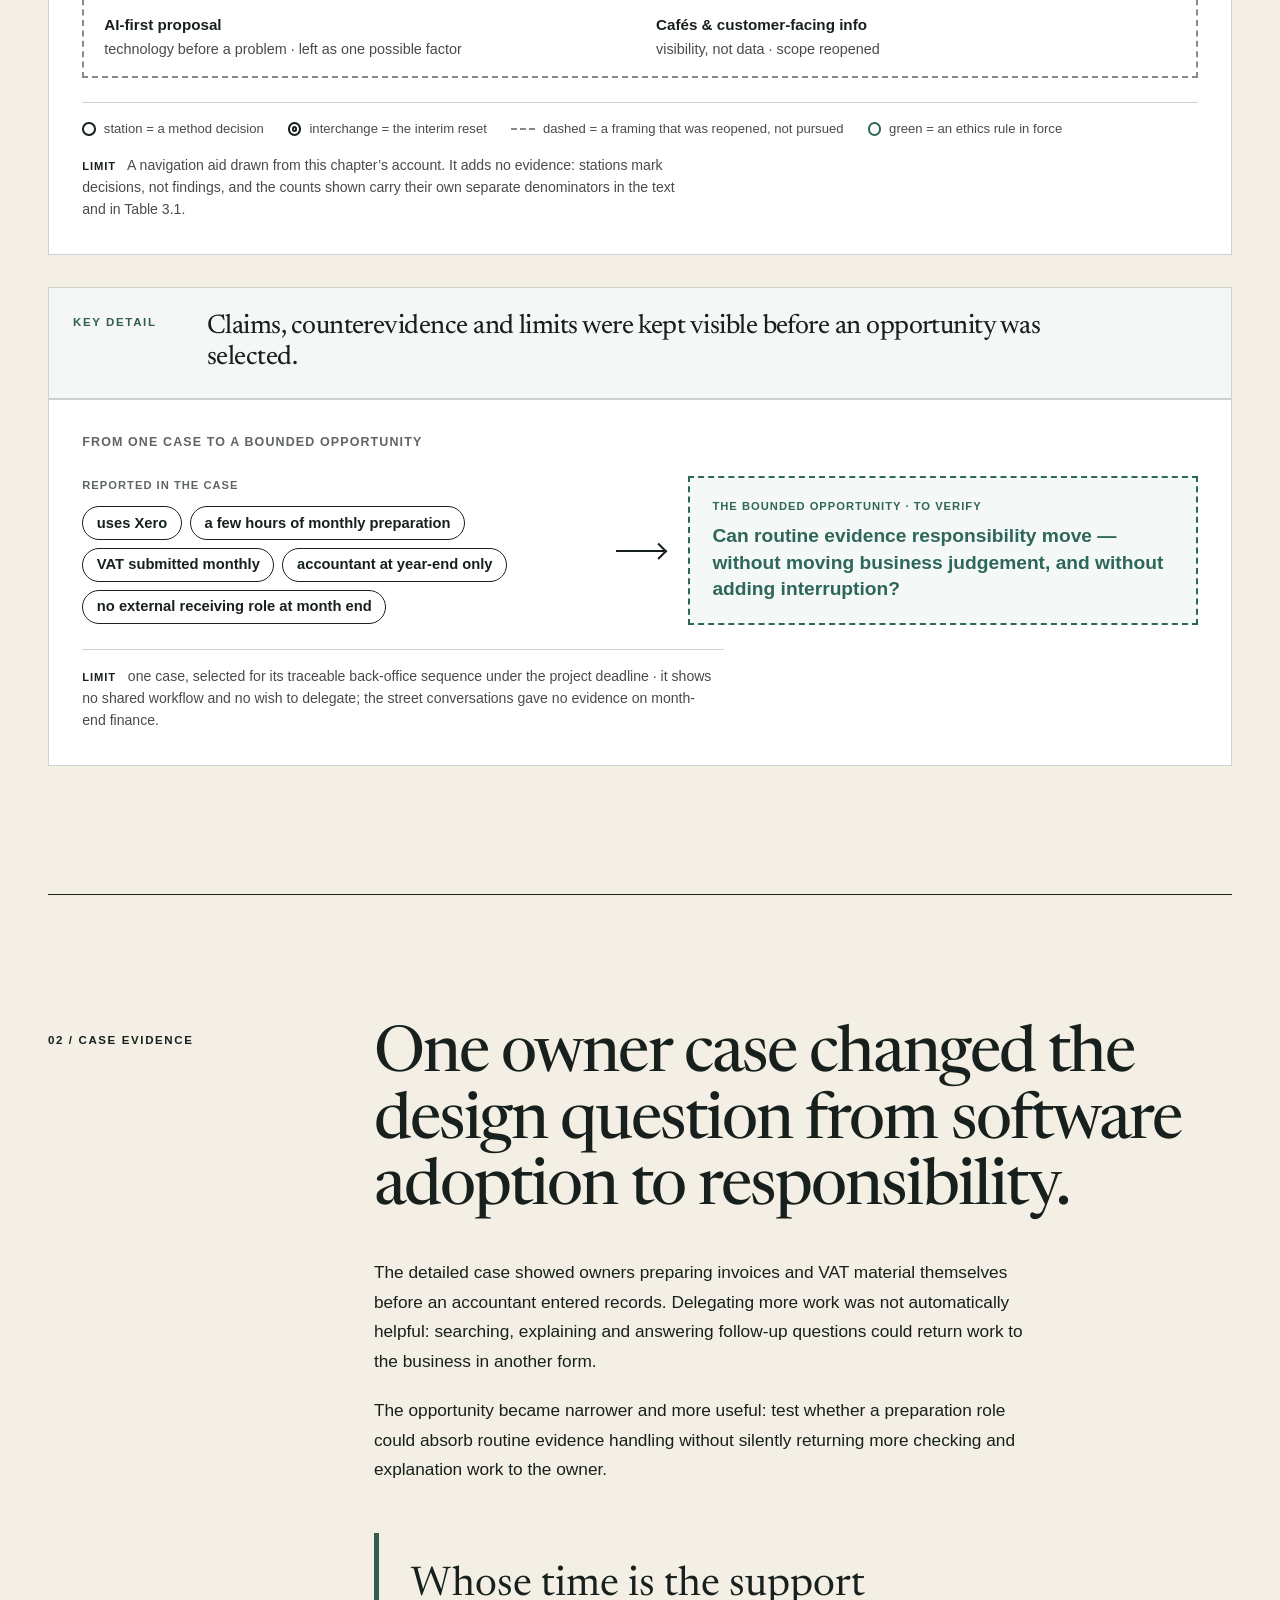
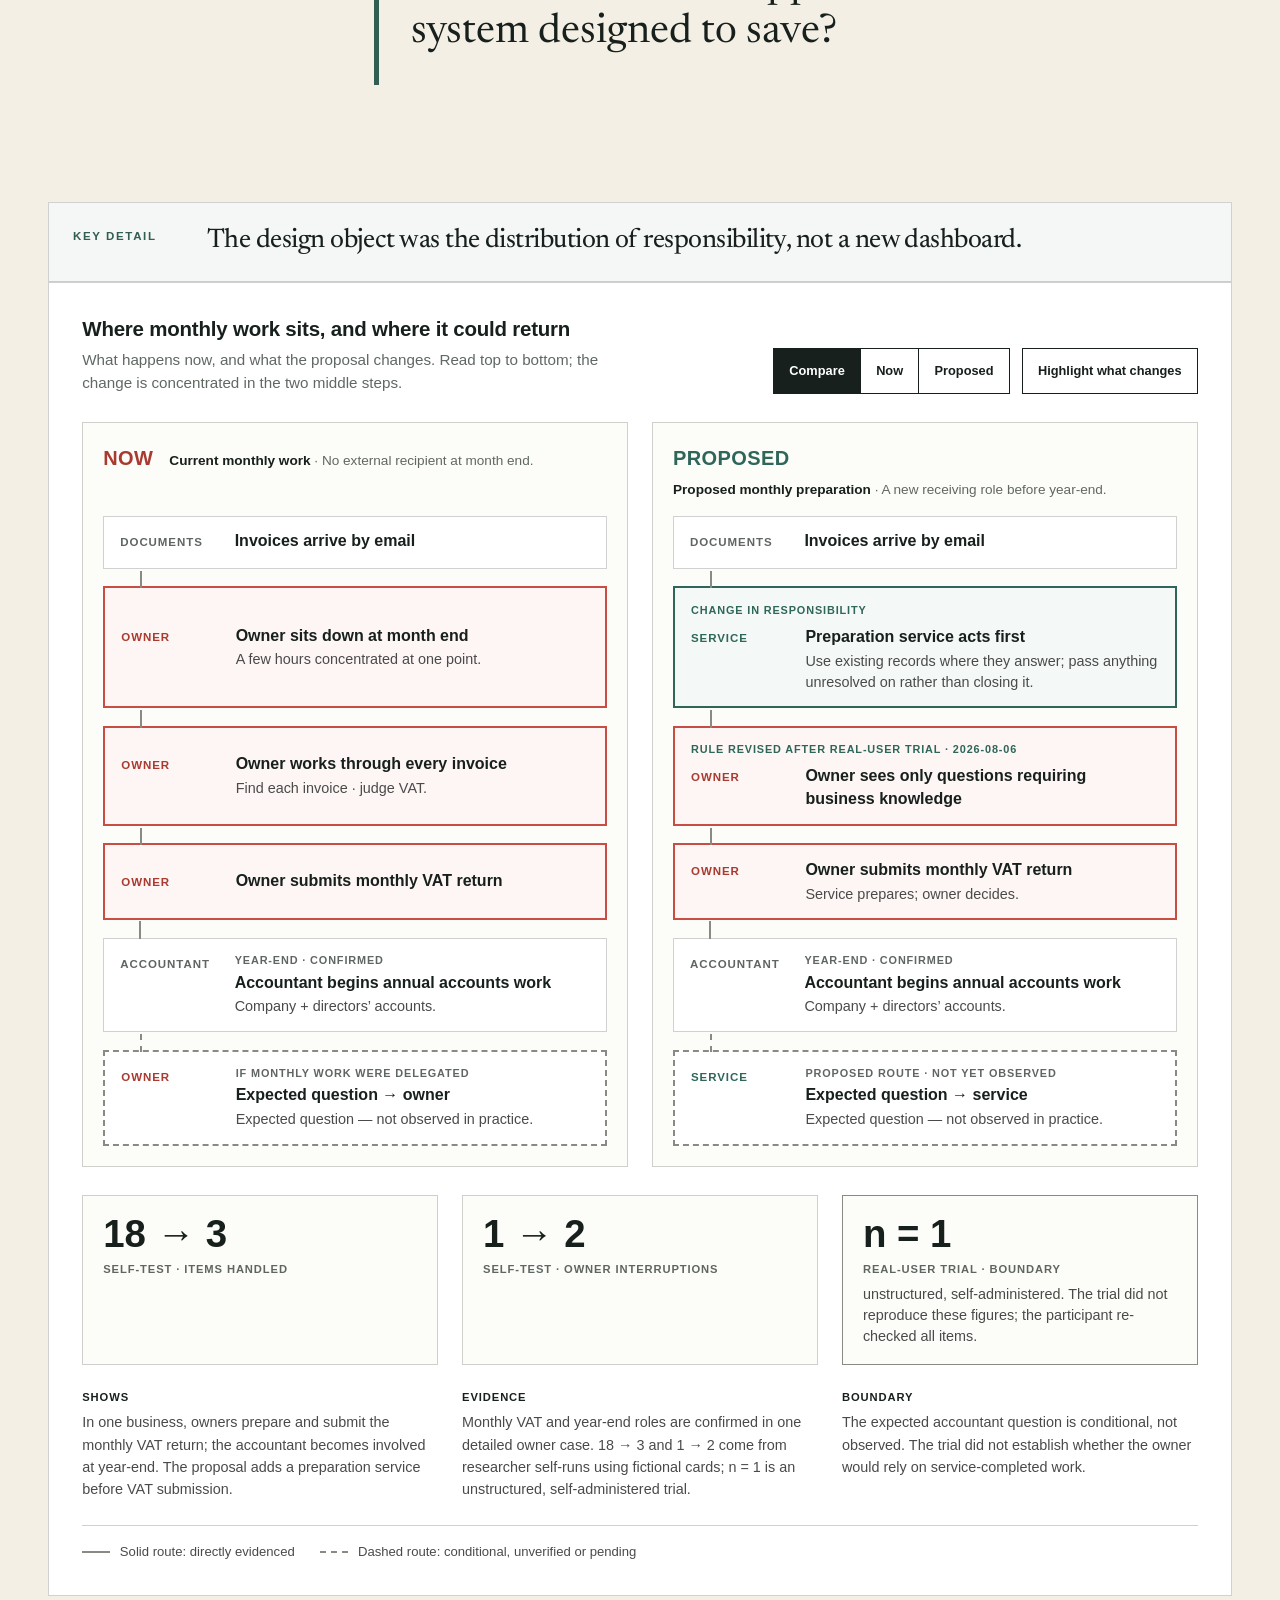
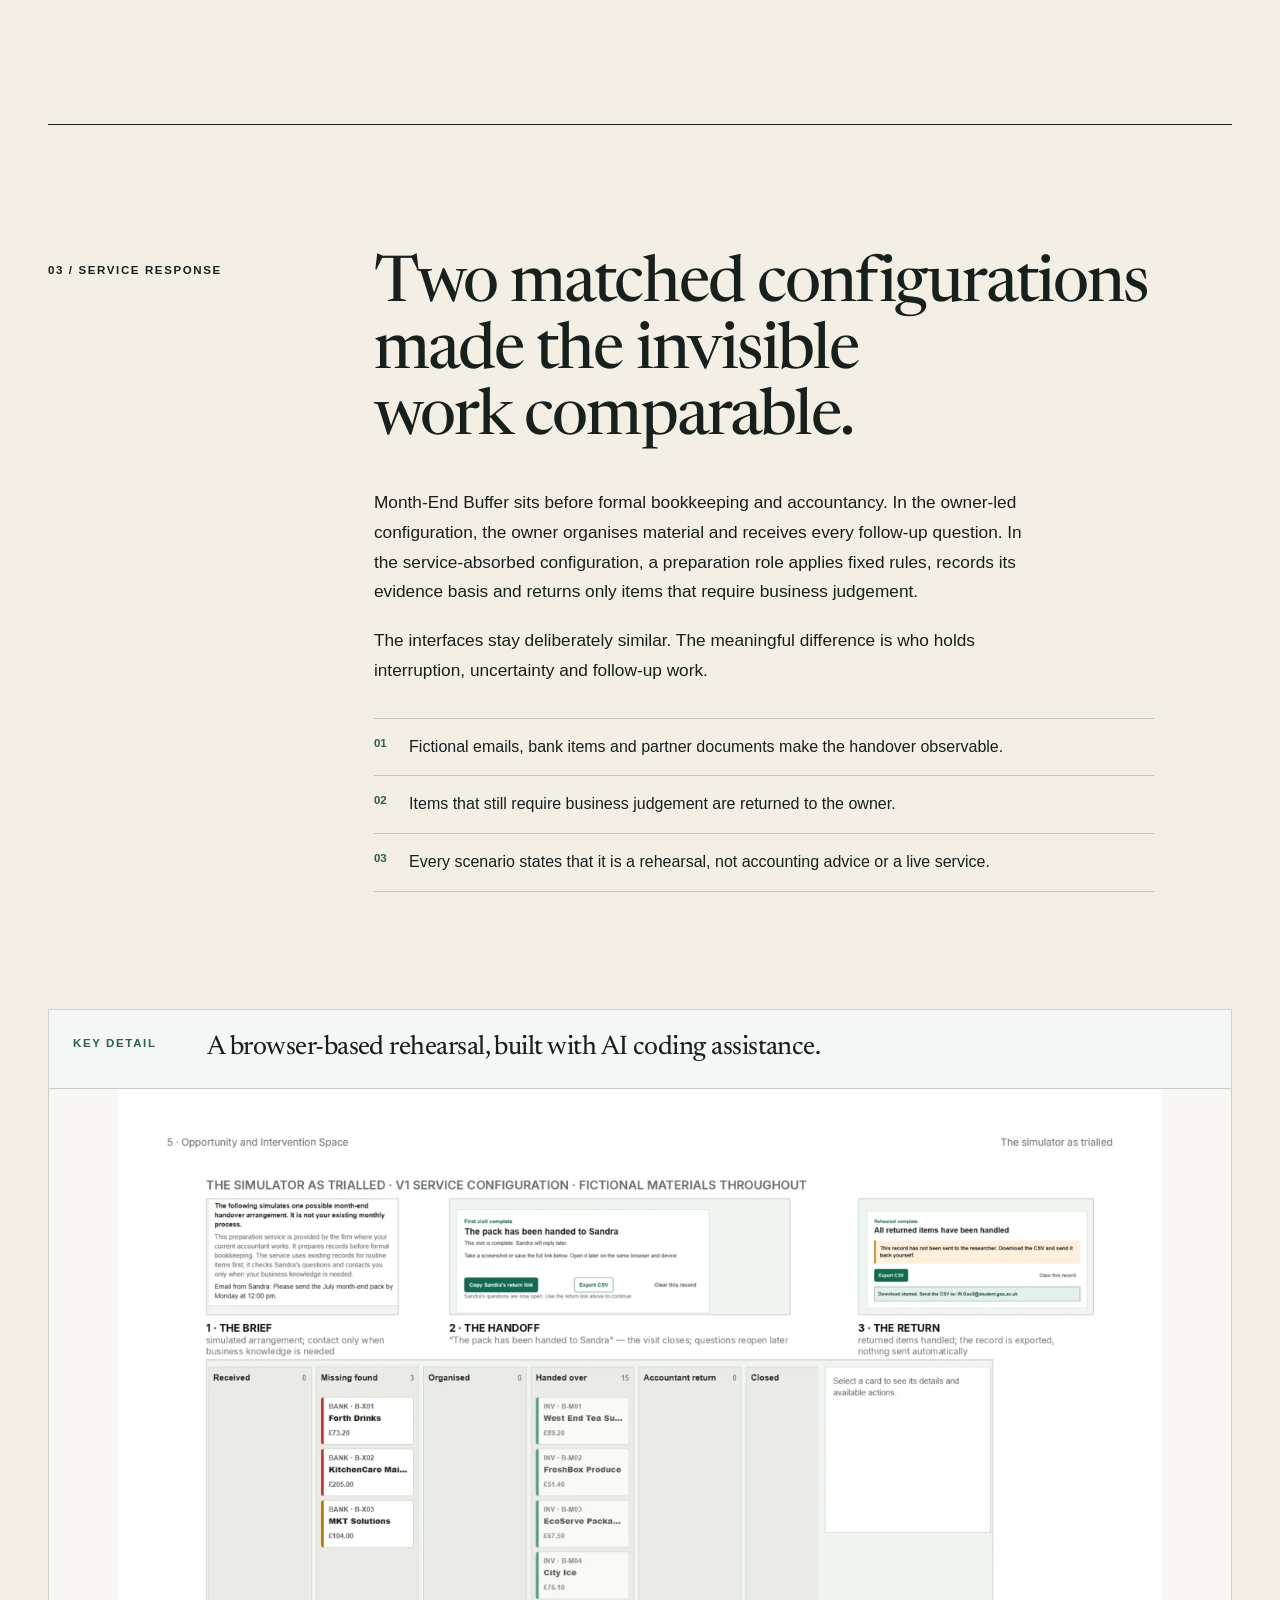
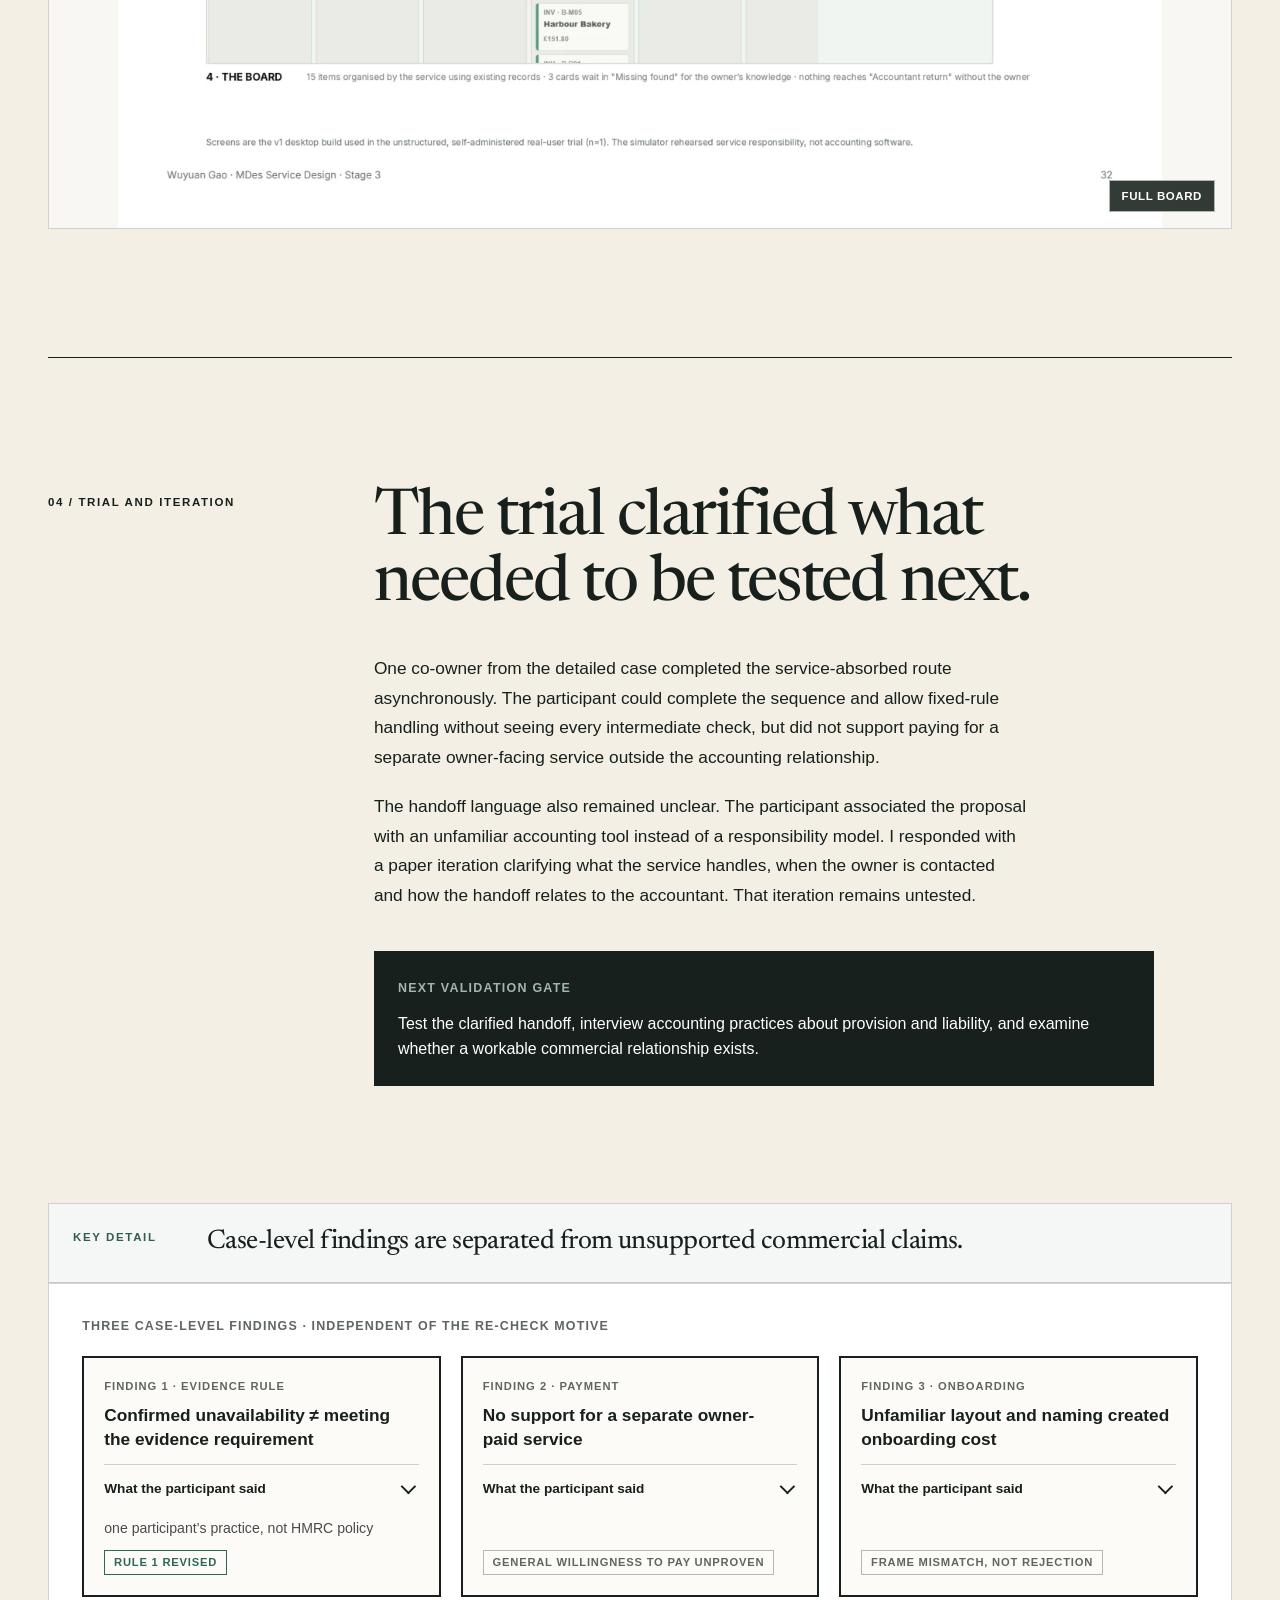
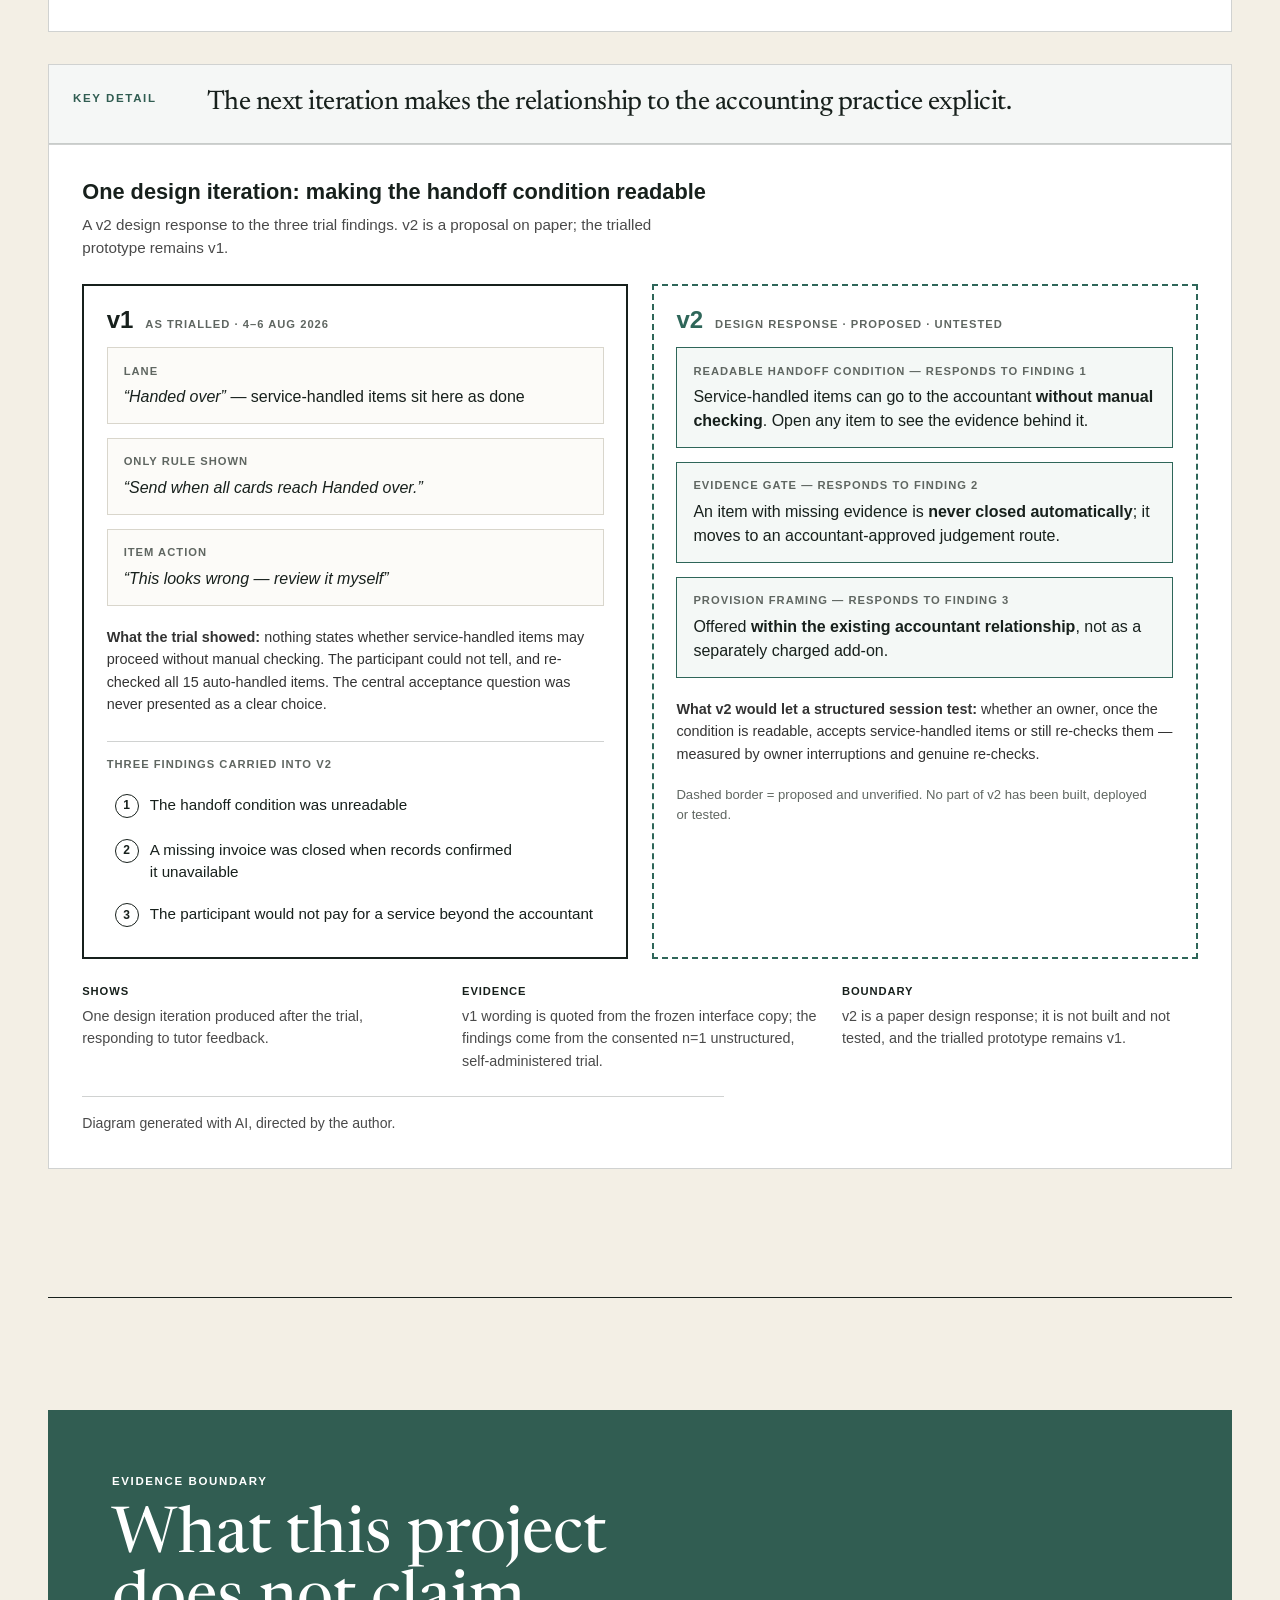
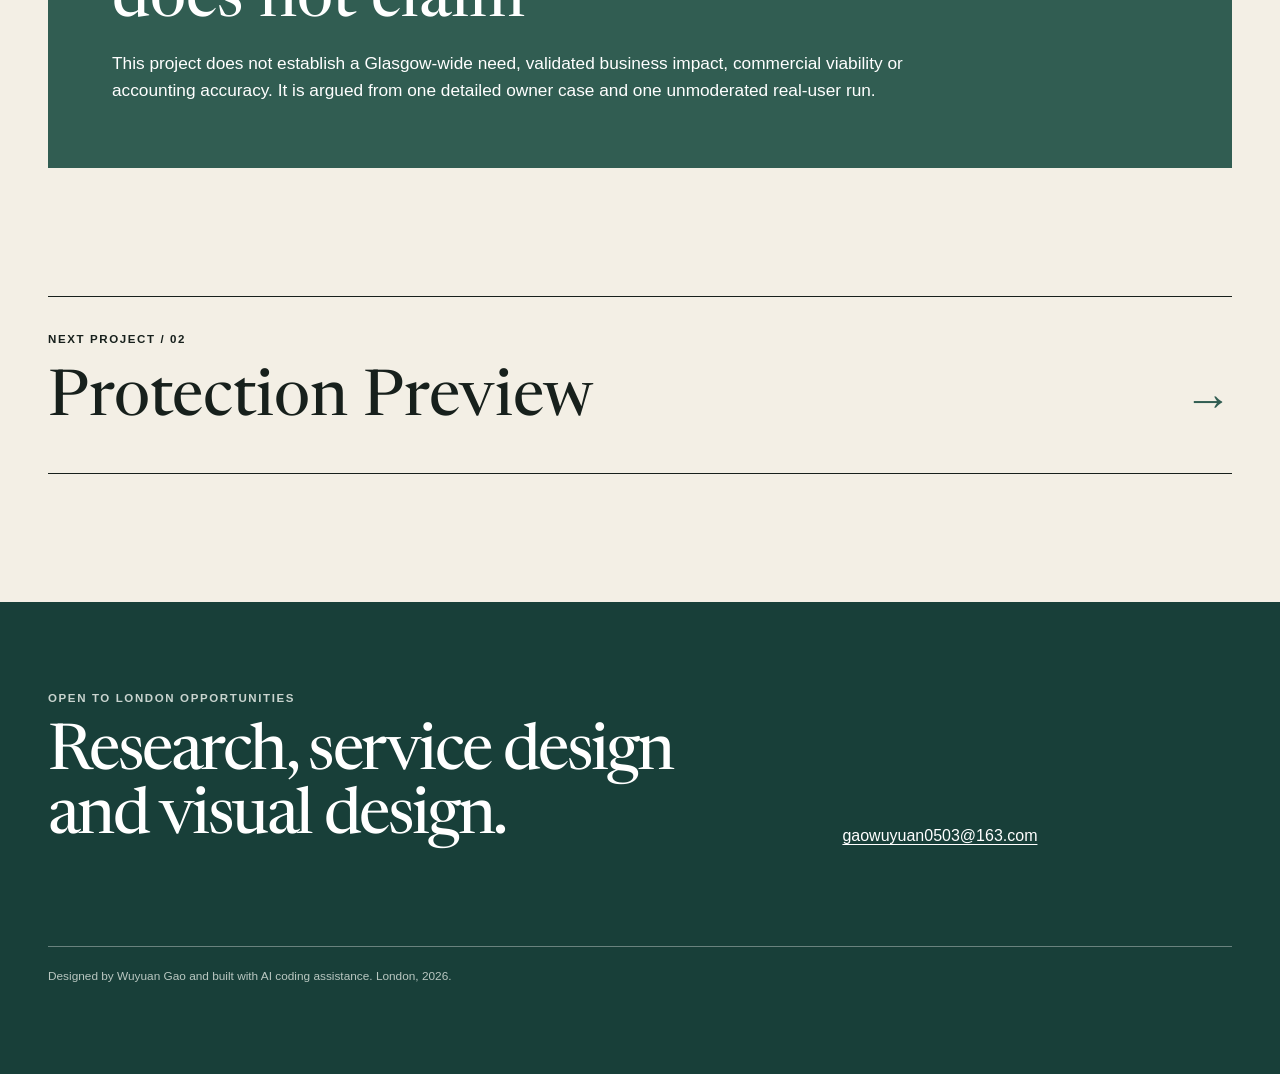
==== commit 35486396: "Preview: prototype structure and testing with real images; quotes on demand Co-Authored-By: Claude F" ====
--- a/work/month-end-buffer/index.html
+++ b/work/month-end-buffer/index.html
@@ -1,3 +1,3 @@
 <!doctype html>
 <html lang="en"><head><meta charSet="utf-8"/><meta name="viewport" content="width=device-width, initial-scale=1"/><link rel="preload" as="image" href="../../assets/month-end-board.jpg"/><link rel="stylesheet" href="../../app/globals.css"/><title>Month-End Buffer - Wuyuan Gao</title><meta name="description" content="A study of who does the month-end paperwork in small Glasgow businesses, and a browser simulation of a service that prepares it for the owner."/><meta property="og:title" content="Wuyuan Gao - Service Designer"/><meta property="og:description" content="Evidence-led service design, interaction design and working prototypes."/><meta property="og:type" content="website"/><meta property="og:url" content="https://gaogaomyx.github.io/portfolio/work/month-end-buffer/"/><meta property="og:image" content="https://gaogaomyx.github.io/portfolio/og.png"/><meta property="og:image:width" content="1200"/><meta property="og:image:height" content="630"/><meta name="twitter:card" content="summary_large_image"/><meta name="twitter:image" content="https://gaogaomyx.github.io/portfolio/og.png"/><meta name="twitter:title" content="Wuyuan Gao - Service Designer"/><meta name="twitter:description" content="Evidence-led service design, interaction design and working prototypes."/><meta name="twitter:image:width" content="1200"/><meta name="twitter:image:height" content="630"/><link rel="shortcut icon" href="../../favicon.svg"/><link rel="icon" href="../../favicon.svg"/>
-</head><body><div class="site-shell" style="--project-accent:#315d52"><a class="skip-link" href="#main">Skip to content</a><header class="site-header"><div class="site-header__inner"><a href="../../index.html" class="wordmark" aria-label="Wuyuan Gao home"><span>Wuyuan Gao</span><small>Design and research</small></a><nav class="site-nav" aria-label="Primary navigation"><a href="../../index.html#work">Work</a><a class="nav-visual" href="../../visual/index.html">Visual work</a><a class="nav-about" href="../../index.html#about">About</a><a class="nav-contact" href="mailto:gaowuyuan0503@163.com">Contact</a><a class="nav-download" href="../../Wuyuan-Gao-Portfolio.pdf" download="">PDF</a></nav></div></header><main id="main"><section class="case-hero page-frame"><div class="case-breadcrumb"><a href="../../index.html#work">Selected work</a><span>/</span><span>01</span></div><div class="case-hero__grid"><div><p class="eyebrow">Small-business service research<!-- --> / <!-- -->2026</p><h1><span style="white-space:nowrap">Month-End</span> Buffer</h1></div><div class="case-outcome"><p>I looked at who actually does the month-end paperwork in small Glasgow businesses. Owners were preparing invoices and VAT papers themselves before their accountant saw them, so I built a browser simulation of a service that does that preparation and tried it with one co-owner.</p><div class="link-row"><a class="text-link text-link--primary" href="https://gaogaomyx.github.io/month-end-service-simulator/" target="_blank" rel="noreferrer">Open working simulator<span aria-hidden="true">↗</span></a></div></div></div><figure class="case-hero__figure"><button class="image-zoom-trigger  case-hero__zoom" type="button" aria-label="View larger image: Month-End service rehearsal in use, showing the July month-end pack with cards sorted into columns"><img src="../../assets/month-end-board.jpg" alt="Month-End service rehearsal in use, showing the July month-end pack with cards sorted into columns" loading="eager"/><span class="image-zoom-hint" aria-hidden="true">View larger</span></button></figure><dl class="case-facts"><div><dt>Role</dt><dd>Individual Service Designer and Researcher</dd></div><div><dt>Team</dt><dd>Independent MDes Stage 3 project</dd></div><div><dt>Duration</dt><dd>June - August 2026</dd></div><div><dt>Capabilities</dt><dd>Field research / Synthesis / Service design / Browser prototyping / Prototype trial</dd></div></dl><nav class="case-brief" data-follow aria-label="Case study in brief"><a href="#step-01"><span>01 / Research reset</span><strong>Fieldwork showed that the initial research question was too broad.</strong></a><a href="#step-02"><span>02 / Case evidence</span><strong>One owner case changed the design question from software adoption to responsibility.</strong></a><a href="#step-03"><span>03 / Service response</span><strong>Two matched configurations made the invisible work comparable.</strong></a><a href="#step-04"><span>04 / Trial and iteration</span><strong>The trial clarified what needed to be tested next.</strong></a></nav></section><article class="case-body page-frame"><section class="case-section" id="step-01"><div class="section-index"><p class="eyebrow">01 / Research reset</p></div><div class="section-copy"><h2>Fieldwork showed that the initial research question was too broad.</h2><p>I began with a broad enquiry into practical digital capability in Glasgow&#x27;s small independent businesses. Desk research and online audits could describe a topic, but they could not identify a specific service problem supported by evidence. Tutor feedback made the gap visible: I needed a defined participant group, direct contact and a way to separate observation from assumption.</p><p>I reset the method, mapped 145 street-facing units across Victoria Road and the High Street corridor, and completed two days of light-touch fieldwork. The mapping described an observable local context. It did not prove that every unit was independent or that they shared one operational problem.</p><blockquote>What can the evidence support - and what must the design leave open?</blockquote></div><div class="media-grid"><figure class="media-card media-card--wide"><figcaption class="media-card__lead"><span class="eyebrow">Key detail</span><strong>The research journey records where the question changed after critique.</strong></figcaption><div class="journey"><div class="journey-head"><h3>The research journey &middot; seven stations, two reopened branches</h3><p>The research did not start from month-end finance. Its frameworks evolved in response to evidence, feedback and practical constraints.</p></div><ol class="journey-line"><li class="journey-stop"><span class="journey-node" aria-hidden="true"></span><span class="journey-n">01</span><strong>Narrowing before evidence</strong><span class="journey-d">two framings questioned by tutor and peers</span></li><li class="journey-stop"><span class="journey-node" aria-hidden="true"></span><span class="journey-n">02</span><strong>Desk research &amp; public audits</strong><span class="journey-d">context widened; no priority in the life of the business identified</span></li><li class="journey-stop"><span class="journey-node" aria-hidden="true"></span><span class="journey-n">03</span><strong>Recruitment as method evidence</strong><span class="journey-d">1 reply from 4 audited businesses; referral emails 0/3</span><span class="journey-ethics">shared consent register</span></li><li class="journey-stop is-reset"><span class="journey-node" aria-hidden="true"></span><span class="journey-n">04</span><strong>Interim method reset</strong><span class="journey-d">abstract SMEs and unclear audit aims &rarr; a mapped population</span></li><li class="journey-stop"><span class="journey-node" aria-hidden="true"></span><span class="journey-n">05</span><strong>Street selection &amp; mapping</strong><span class="journey-d">145 visible shopfronts; 81 appearance-based candidates</span></li><li class="journey-stop"><span class="journey-node" aria-hidden="true"></span><span class="journey-n">06</span><strong>Contact depth &amp; consent</strong><span class="journey-d">Day 1 and Day 2 kept under separate denominators</span><span class="journey-ethics">consent_pending = permission not given &middot; not quotable</span></li><li class="journey-stop"><span class="journey-node" aria-hidden="true"></span><span class="journey-n">07</span><strong>Positionality &amp; limits</strong><span class="journey-d">one evidence rule corrected after the real-user trial</span></li></ol><div class="journey-branches"><p class="journey-branches__label">Reopened at station 01, not pursued</p><ul><li><strong>AI-first proposal</strong><span>technology before a problem &middot; left as one possible factor</span></li><li><strong>Caf&eacute;s &amp; customer-facing info</strong><span>visibility, not data &middot; scope reopened</span></li></ul></div><p class="journey-key"><span><i class="journey-key__station" aria-hidden="true"></i>station = a method decision</span><span><i class="journey-key__reset" aria-hidden="true"></i>interchange = the interim reset</span><span><i class="journey-key__dashed" aria-hidden="true"></i>dashed = a framing that was reopened, not pursued</span><span><i class="journey-key__ethics" aria-hidden="true"></i>green = an ethics rule in force</span></p><p class="journey-limit"><b>Limit</b> A navigation aid drawn from this chapter&rsquo;s account. It adds no evidence: stations mark decisions, not findings, and the counts shown carry their own separate denominators in the text and in Table 3.1.</p></div></figure><figure class="media-card media-card--wide"><figcaption class="media-card__lead"><span class="eyebrow">Key detail</span><strong>Claims, counterevidence and limits were kept visible before an opportunity was selected.</strong></figcaption><div class="fig opp"><h3 class="fig-title">From one case to a bounded opportunity</h3><div class="opp-flow"><div class="opp-case"><p class="fig-label">Reported in the case</p><ul class="opp-chips"><li>uses Xero</li><li>a few hours of monthly preparation</li><li>VAT submitted monthly</li><li>accountant at year-end only</li><li>no external receiving role at month end</li></ul></div><span class="opp-arrow" aria-hidden="true"></span><div class="opp-target"><p class="fig-label">The bounded opportunity &middot; to verify</p><p class="opp-q">Can routine evidence responsibility move &mdash; without moving business judgement, and without adding interruption?</p></div></div><p class="fig-limit"><b>Limit</b> one case, selected for its traceable back-office sequence under the project deadline &middot; it shows no shared workflow and no wish to delegate; the street conversations gave no evidence on month-end finance.</p></div></figure></div></section><section class="case-section" id="step-02"><div class="section-index"><p class="eyebrow">02 / Case evidence</p></div><div class="section-copy"><h2>One owner case changed the design question from software adoption to responsibility.</h2><p>The detailed case showed owners preparing invoices and VAT material themselves before an accountant entered records. Delegating more work was not automatically helpful: searching, explaining and answering follow-up questions could return work to the business in another form.</p><p>The opportunity became narrower and more useful: test whether a preparation role could absorb routine evidence handling without silently returning more checking and explanation work to the owner.</p><blockquote>Whose time is the support system designed to save?</blockquote></div><div class="media-grid"><figure class="media-card media-card--wide"><figcaption class="media-card__lead"><span class="eyebrow">Key detail</span><strong>The design object was the distribution of responsibility, not a new dashboard.</strong></figcaption><div class="resp" data-resp data-view="compare"><div class="resp-head"><div><h3>Where monthly work sits, and where it could return</h3><p>What happens now, and what the proposal changes. Read top to bottom; the change is concentrated in the two middle steps.</p></div><div class="resp-controls"><div class="resp-seg" role="group" aria-label="Choose which configuration to show"><button type="button" data-resp-view="compare" aria-pressed="true">Compare</button><button type="button" data-resp-view="now" aria-pressed="false">Now</button><button type="button" data-resp-view="proposed" aria-pressed="false">Proposed</button></div><button type="button" class="resp-toggle" data-resp-changes aria-pressed="false">Highlight what changes</button></div></div><div class="resp-lanes"><section class="resp-lane resp-lane--now" aria-labelledby="resp-now"><header><h4 id="resp-now">Now</h4><p><b>Current monthly work</b> &middot; No external recipient at month end.</p></header><ol><li class="resp-step resp-step--doc"><span class="resp-role">Documents</span><div class="resp-text"><strong>Invoices arrive by email</strong></div></li><li class="resp-step resp-step--owner is-change"><span class="resp-role">Owner</span><div class="resp-text"><strong>Owner sits down at month end</strong><span class="resp-sub">A few hours concentrated at one point.</span></div></li><li class="resp-step resp-step--owner is-change"><span class="resp-role">Owner</span><div class="resp-text"><strong>Owner works through every invoice</strong><span class="resp-sub">Find each invoice &middot; judge VAT.</span></div></li><li class="resp-step resp-step--owner"><span class="resp-role">Owner</span><div class="resp-text"><strong>Owner submits monthly VAT return</strong></div></li><li class="resp-step resp-step--acct"><span class="resp-role">Accountant</span><div class="resp-text"><span class="resp-label">Year-end &middot; confirmed</span><strong>Accountant begins annual accounts work</strong><span class="resp-sub">Company + directors&rsquo; accounts.</span></div></li><li class="resp-step resp-step--owner is-conditional"><span class="resp-role">Owner</span><div class="resp-text"><span class="resp-label">If monthly work were delegated</span><strong>Expected question &rarr; owner</strong><span class="resp-sub">Expected question &mdash; not observed in practice.</span></div></li></ol></section><section class="resp-lane resp-lane--proposed" aria-labelledby="resp-proposed"><header><h4 id="resp-proposed">Proposed</h4><p><b>Proposed monthly preparation</b> &middot; A new receiving role before year-end.</p></header><ol><li class="resp-step resp-step--doc"><span class="resp-role">Documents</span><div class="resp-text"><strong>Invoices arrive by email</strong></div></li><li class="resp-step resp-step--service is-change"><p class="resp-note">Change in responsibility</p><span class="resp-role">Service</span><div class="resp-text"><strong>Preparation service acts first</strong><span class="resp-sub">Use existing records where they answer; pass anything unresolved on rather than closing it.</span></div></li><li class="resp-step resp-step--owner is-change"><p class="resp-note">Rule revised after real-user trial &middot; 2026-08-06</p><span class="resp-role">Owner</span><div class="resp-text"><strong>Owner sees only questions requiring business knowledge</strong></div></li><li class="resp-step resp-step--owner"><span class="resp-role">Owner</span><div class="resp-text"><strong>Owner submits monthly VAT return</strong><span class="resp-sub">Service prepares; owner decides.</span></div></li><li class="resp-step resp-step--acct"><span class="resp-role">Accountant</span><div class="resp-text"><span class="resp-label">Year-end &middot; confirmed</span><strong>Accountant begins annual accounts work</strong><span class="resp-sub">Company + directors&rsquo; accounts.</span></div></li><li class="resp-step resp-step--service is-conditional"><span class="resp-role">Service</span><div class="resp-text"><span class="resp-label">Proposed route &middot; not yet observed</span><strong>Expected question &rarr; service</strong><span class="resp-sub">Expected question &mdash; not observed in practice.</span></div></li></ol></section></div><dl class="resp-metrics"><div><dt>Self-test &middot; items handled</dt><dd>18 &rarr; 3</dd></div><div><dt>Self-test &middot; owner interruptions</dt><dd>1 &rarr; 2</dd></div><div class="resp-metrics__boundary"><dt>Real-user trial &middot; boundary</dt><dd>n = 1</dd><dd class="resp-metrics__note">unstructured, self-administered. The trial did not reproduce these figures; the participant re-checked all items.</dd></div></dl><div class="resp-bands"><p><b>Shows</b> In one business, owners prepare and submit the monthly VAT return; the accountant becomes involved at year-end. The proposal adds a preparation service before VAT submission.</p><p><b>Evidence</b> Monthly VAT and year-end roles are confirmed in one detailed owner case. 18 &rarr; 3 and 1 &rarr; 2 come from researcher self-runs using fictional cards; n = 1 is an unstructured, self-administered trial.</p><p><b>Boundary</b> The expected accountant question is conditional, not observed. The trial did not establish whether the owner would rely on service-completed work.</p></div><p class="resp-key"><span class="resp-key__solid" aria-hidden="true"></span>Solid route: directly evidenced<span class="resp-key__dashed" aria-hidden="true"></span>Dashed route: conditional, unverified or pending</p></div></figure></div></section><section class="case-section" id="step-03"><div class="section-index"><p class="eyebrow">03 / Service response</p></div><div class="section-copy"><h2>Two matched configurations made the invisible work comparable.</h2><p>Month-End Buffer sits before formal bookkeeping and accountancy. In the owner-led configuration, the owner organises material and receives every follow-up question. In the service-absorbed configuration, a preparation role applies fixed rules, records its evidence basis and returns only items that require business judgement.</p><p>The interfaces stay deliberately similar. The meaningful difference is who holds interruption, uncertainty and follow-up work.</p><ul class="evidence-list"><li>Fictional emails, bank items and partner documents make the handover observable.</li><li>Items that still require business judgement are returned to the owner.</li><li>Every scenario states that it is a rehearsal, not accounting advice or a live service.</li></ul></div><div class="media-grid"><figure class="media-card media-card--wide"><figcaption class="media-card__lead"><span class="eyebrow">Key detail</span><strong>A browser-based rehearsal, built with AI coding assistance.</strong></figcaption><button class="image-zoom-trigger image-zoom-trigger--focused" type="button" aria-label="View larger image: Month-End Buffer service simulator screens" style="--preview-scale:1.2;--preview-x:50%;--preview-y:48%"><img src="../../assets/month-simulator.webp" alt="Month-End Buffer service simulator screens" loading="lazy"/><span class="image-zoom-hint" aria-hidden="true">Full board</span></button></figure></div></section><section class="case-section" id="step-04"><div class="section-index"><p class="eyebrow">04 / Trial and iteration</p></div><div class="section-copy"><h2>The trial clarified what needed to be tested next.</h2><p>One co-owner from the detailed case completed the service-absorbed route asynchronously. The participant could complete the sequence and allow fixed-rule handling without seeing every intermediate check, but did not support paying for a separate owner-facing service outside the accounting relationship.</p><p>The handoff language also remained unclear. The participant associated the proposal with an unfamiliar accounting tool instead of a responsibility model. I responded with a paper iteration clarifying what the service handles, when the owner is contacted and how the handoff relates to the accountant. That iteration remains untested.</p><aside class="case-callout"><strong>Next validation gate</strong><p>Test the clarified handoff, interview accounting practices about provision and liability, and examine whether a workable commercial relationship exists.</p></aside></div><div class="media-grid"><figure class="media-card"><figcaption class="media-card__lead"><span class="eyebrow">Key detail</span><strong>Case-level findings are separated from unsupported commercial claims.</strong></figcaption><div class="fig finds"><h3 class="fig-title">Three case-level findings &middot; independent of the re-check motive</h3><ol class="finds-grid"><li class="find"><p class="fig-label">Finding 1 &middot; evidence rule</p><strong>Confirmed unavailability &ne; meeting the evidence requirement</strong><blockquote>&ldquo;In a VAT return situation, we don&rsquo;t always have something to attach but 95% of the time when we are claiming VAT back we do. If you leave lots of lines without attachments it&rsquo;s a bit of a red flag for HMRC&rdquo;<cite>Participant, real-user trial</cite></blockquote><p class="find-sub">one participant&rsquo;s practice, not HMRC policy</p><span class="find-tag find-tag--on">Rule 1 revised</span></li><li class="find"><p class="fig-label">Finding 2 &middot; payment</p><strong>No support for a separate owner-paid service</strong><blockquote>&ldquo;Other than the accountant, an extra service we&rsquo;d pay for, not really.&rdquo;<cite>Participant, real-user trial</cite></blockquote><span class="find-tag">General willingness to pay unproven</span></li><li class="find"><p class="fig-label">Finding 3 &middot; onboarding</p><strong>Unfamiliar layout and naming created onboarding cost</strong><blockquote>&ldquo;mostly the unfamiliar layout and naming of things, compared to our accounting software.&rdquo;<cite>Participant, real-user trial</cite></blockquote><span class="find-tag">Frame mismatch, not rejection</span></li></ol></div></figure><figure class="media-card"><figcaption class="media-card__lead"><span class="eyebrow">Key detail</span><strong>The next iteration makes the relationship to the accounting practice explicit.</strong></figcaption><div class="fig iter" data-iter><div class="fig-head"><h3>One design iteration: making the handoff condition readable</h3><p>A v2 design response to the three trial findings. v2 is a proposal on paper; the trialled prototype remains v1.</p></div><div class="iter-cols"><section class="iter-col iter-col--v1"><p class="iter-ver"><b>v1</b><span>As trialled &middot; 4&ndash;6 Aug 2026</span></p><div class="iter-item"><p class="fig-label">Lane</p><p><q>Handed over</q> &mdash; service-handled items sit here as done</p></div><div class="iter-item"><p class="fig-label">Only rule shown</p><p><q>Send when all cards reach Handed over.</q></p></div><div class="iter-item"><p class="fig-label">Item action</p><p><q>This looks wrong &mdash; review it myself</q></p></div><p class="iter-note"><b>What the trial showed:</b> nothing states whether service-handled items may proceed without manual checking. The participant could not tell, and re-checked all 15 auto-handled items. The central acceptance question was never presented as a clear choice.</p><p class="fig-label iter-carry">Three findings carried into v2</p><ol class="iter-findings"><li tabindex="0" data-f="1"><span>1</span>The handoff condition was unreadable</li><li tabindex="0" data-f="2"><span>2</span>A missing invoice was closed when records confirmed it unavailable</li><li tabindex="0" data-f="3"><span>3</span>The participant would not pay for a service beyond the accountant</li></ol></section><section class="iter-col iter-col--v2"><p class="iter-ver"><b>v2</b><span>Design response &middot; proposed &middot; untested</span></p><div class="iter-item" tabindex="0" data-f="1"><p class="fig-label">Readable handoff condition &mdash; responds to finding 1</p><p>Service-handled items can go to the accountant <strong>without manual checking</strong>. Open any item to see the evidence behind it.</p></div><div class="iter-item" tabindex="0" data-f="2"><p class="fig-label">Evidence gate &mdash; responds to finding 2</p><p>An item with missing evidence is <strong>never closed automatically</strong>; it moves to an accountant-approved judgement route.</p></div><div class="iter-item" tabindex="0" data-f="3"><p class="fig-label">Provision framing &mdash; responds to finding 3</p><p>Offered <strong>within the existing accountant relationship</strong>, not as a separately charged add-on.</p></div><p class="iter-note"><b>What v2 would let a structured session test:</b> whether an owner, once the condition is readable, accepts service-handled items or still re-checks them &mdash; measured by owner interruptions and genuine re-checks.</p><p class="iter-note iter-note--quiet">Dashed border = proposed and unverified. No part of v2 has been built, deployed or tested.</p></section></div><div class="resp-bands"><p><b>Shows</b>One design iteration produced after the trial, responding to tutor feedback.</p><p><b>Evidence</b>v1 wording is quoted from the frozen interface copy; the findings come from the consented n=1 unstructured, self-administered trial.</p><p><b>Boundary</b>v2 is a paper design response; it is not built and not tested, and the trialled prototype remains v1.</p></div><p class="fig-limit">Diagram generated with AI, directed by the author.</p></div></figure></div></section><section class="evidence-boundary"><p class="eyebrow">Evidence boundary</p><h2>What this project does not claim</h2><p>This project does not establish a Glasgow-wide need, validated business impact, commercial viability or accounting accuracy. It is argued from one detailed owner case and one unmoderated real-user run.</p></section></article><a href="../../work/protection-preview/index.html" class="next-project"><span class="eyebrow">Next project / <!-- -->02</span><strong>Protection Preview</strong><span aria-hidden="true">→</span></a></main><footer class="site-footer" id="contact"><div><p class="eyebrow eyebrow--light">Open to London opportunities</p><h2>Research, service design and visual design.</h2></div><div class="footer-links"><a href="mailto:gaowuyuan0503@163.com">gaowuyuan0503@163.com</a></div><p class="footer-note">Designed by Wuyuan Gao and built with AI coding assistance. London, 2026.</p></footer></div><script src="../../local-viewer.js" defer></script></body></html>+</head><body><div class="site-shell" style="--project-accent:#315d52"><a class="skip-link" href="#main">Skip to content</a><header class="site-header"><div class="site-header__inner"><a href="../../index.html" class="wordmark" aria-label="Wuyuan Gao home"><span>Wuyuan Gao</span><small>Design and research</small></a><nav class="site-nav" aria-label="Primary navigation"><a href="../../index.html#work">Work</a><a class="nav-visual" href="../../visual/index.html">Visual work</a><a class="nav-about" href="../../index.html#about">About</a><a class="nav-contact" href="mailto:gaowuyuan0503@163.com">Contact</a><a class="nav-download" href="../../Wuyuan-Gao-Portfolio.pdf" download="">PDF</a></nav></div></header><main id="main"><section class="case-hero page-frame"><div class="case-breadcrumb"><a href="../../index.html#work">Selected work</a><span>/</span><span>01</span></div><div class="case-hero__grid"><div><p class="eyebrow">Small-business service research<!-- --> / <!-- -->2026</p><h1><span style="white-space:nowrap">Month-End</span> Buffer</h1></div><div class="case-outcome"><p>I looked at who actually does the month-end paperwork in small Glasgow businesses. Owners were preparing invoices and VAT papers themselves before their accountant saw them, so I built a browser simulation of a service that does that preparation and tried it with one co-owner.</p><div class="link-row"><a class="text-link text-link--primary" href="https://gaogaomyx.github.io/month-end-service-simulator/" target="_blank" rel="noreferrer">Open working simulator<span aria-hidden="true">↗</span></a></div></div></div><figure class="case-hero__figure"><button class="image-zoom-trigger  case-hero__zoom" type="button" aria-label="View larger image: Month-End service rehearsal in use, showing the July month-end pack with cards sorted into columns"><img src="../../assets/month-end-board.jpg" alt="Month-End service rehearsal in use, showing the July month-end pack with cards sorted into columns" loading="eager"/><span class="image-zoom-hint" aria-hidden="true">View larger</span></button></figure><dl class="case-facts"><div><dt>Role</dt><dd>Individual Service Designer and Researcher</dd></div><div><dt>Team</dt><dd>Independent MDes Stage 3 project</dd></div><div><dt>Duration</dt><dd>June - August 2026</dd></div><div><dt>Capabilities</dt><dd>Field research / Synthesis / Service design / Browser prototyping / Prototype trial</dd></div></dl><nav class="case-brief" data-follow aria-label="Case study in brief"><a href="#step-01"><span>01 / Research reset</span><strong>Fieldwork showed that the initial research question was too broad.</strong></a><a href="#step-02"><span>02 / Case evidence</span><strong>One owner case changed the design question from software adoption to responsibility.</strong></a><a href="#step-03"><span>03 / Service response</span><strong>Two matched configurations made the invisible work comparable.</strong></a><a href="#step-04"><span>04 / Trial and iteration</span><strong>The trial clarified what needed to be tested next.</strong></a></nav></section><article class="case-body page-frame"><section class="case-section" id="step-01"><div class="section-index"><p class="eyebrow">01 / Research reset</p></div><div class="section-copy"><h2>Fieldwork showed that the initial research question was too broad.</h2><p>I began with a broad enquiry into practical digital capability in Glasgow&#x27;s small independent businesses. Desk research and online audits could describe a topic, but they could not identify a specific service problem supported by evidence. Tutor feedback made the gap visible: I needed a defined participant group, direct contact and a way to separate observation from assumption.</p><p>I reset the method, mapped 145 street-facing units across Victoria Road and the High Street corridor, and completed two days of light-touch fieldwork. The mapping described an observable local context. It did not prove that every unit was independent or that they shared one operational problem.</p><blockquote>What can the evidence support - and what must the design leave open?</blockquote></div><div class="media-grid"><figure class="media-card media-card--wide"><figcaption class="media-card__lead"><span class="eyebrow">Key detail</span><strong>The research journey records where the question changed after critique.</strong></figcaption><div class="journey"><div class="journey-head"><h3>The research journey &middot; seven stations, two reopened branches</h3><p>The research did not start from month-end finance. Its frameworks evolved in response to evidence, feedback and practical constraints.</p></div><ol class="journey-line"><li class="journey-stop"><span class="journey-node" aria-hidden="true"></span><span class="journey-n">01</span><strong>Narrowing before evidence</strong><span class="journey-d">two framings questioned by tutor and peers</span></li><li class="journey-stop"><span class="journey-node" aria-hidden="true"></span><span class="journey-n">02</span><strong>Desk research &amp; public audits</strong><span class="journey-d">context widened; no priority in the life of the business identified</span></li><li class="journey-stop"><span class="journey-node" aria-hidden="true"></span><span class="journey-n">03</span><strong>Recruitment as method evidence</strong><span class="journey-d">1 reply from 4 audited businesses; referral emails 0/3</span><span class="journey-ethics">shared consent register</span></li><li class="journey-stop is-reset"><span class="journey-node" aria-hidden="true"></span><span class="journey-n">04</span><strong>Interim method reset</strong><span class="journey-d">abstract SMEs and unclear audit aims &rarr; a mapped population</span></li><li class="journey-stop"><span class="journey-node" aria-hidden="true"></span><span class="journey-n">05</span><strong>Street selection &amp; mapping</strong><span class="journey-d">145 visible shopfronts; 81 appearance-based candidates</span></li><li class="journey-stop"><span class="journey-node" aria-hidden="true"></span><span class="journey-n">06</span><strong>Contact depth &amp; consent</strong><span class="journey-d">Day 1 and Day 2 kept under separate denominators</span><span class="journey-ethics">consent_pending = permission not given &middot; not quotable</span></li><li class="journey-stop"><span class="journey-node" aria-hidden="true"></span><span class="journey-n">07</span><strong>Positionality &amp; limits</strong><span class="journey-d">one evidence rule corrected after the real-user trial</span></li></ol><div class="journey-branches"><p class="journey-branches__label">Reopened at station 01, not pursued</p><ul><li><strong>AI-first proposal</strong><span>technology before a problem &middot; left as one possible factor</span></li><li><strong>Caf&eacute;s &amp; customer-facing info</strong><span>visibility, not data &middot; scope reopened</span></li></ul></div><p class="journey-key"><span><i class="journey-key__station" aria-hidden="true"></i>station = a method decision</span><span><i class="journey-key__reset" aria-hidden="true"></i>interchange = the interim reset</span><span><i class="journey-key__dashed" aria-hidden="true"></i>dashed = a framing that was reopened, not pursued</span><span><i class="journey-key__ethics" aria-hidden="true"></i>green = an ethics rule in force</span></p><p class="journey-limit"><b>Limit</b> A navigation aid drawn from this chapter&rsquo;s account. It adds no evidence: stations mark decisions, not findings, and the counts shown carry their own separate denominators in the text and in Table 3.1.</p></div></figure><figure class="media-card media-card--wide"><figcaption class="media-card__lead"><span class="eyebrow">Key detail</span><strong>Claims, counterevidence and limits were kept visible before an opportunity was selected.</strong></figcaption><div class="fig opp"><h3 class="fig-title">From one case to a bounded opportunity</h3><div class="opp-flow"><div class="opp-case"><p class="fig-label">Reported in the case</p><ul class="opp-chips"><li>uses Xero</li><li>a few hours of monthly preparation</li><li>VAT submitted monthly</li><li>accountant at year-end only</li><li>no external receiving role at month end</li></ul></div><span class="opp-arrow" aria-hidden="true"></span><div class="opp-target"><p class="fig-label">The bounded opportunity &middot; to verify</p><p class="opp-q">Can routine evidence responsibility move &mdash; without moving business judgement, and without adding interruption?</p></div></div><p class="fig-limit"><b>Limit</b> one case, selected for its traceable back-office sequence under the project deadline &middot; it shows no shared workflow and no wish to delegate; the street conversations gave no evidence on month-end finance.</p></div></figure></div></section><section class="case-section" id="step-02"><div class="section-index"><p class="eyebrow">02 / Case evidence</p></div><div class="section-copy"><h2>One owner case changed the design question from software adoption to responsibility.</h2><p>The detailed case showed owners preparing invoices and VAT material themselves before an accountant entered records. Delegating more work was not automatically helpful: searching, explaining and answering follow-up questions could return work to the business in another form.</p><p>The opportunity became narrower and more useful: test whether a preparation role could absorb routine evidence handling without silently returning more checking and explanation work to the owner.</p><blockquote>Whose time is the support system designed to save?</blockquote></div><div class="media-grid"><figure class="media-card media-card--wide"><figcaption class="media-card__lead"><span class="eyebrow">Key detail</span><strong>The design object was the distribution of responsibility, not a new dashboard.</strong></figcaption><div class="resp" data-resp data-view="compare"><div class="resp-head"><div><h3>Where monthly work sits, and where it could return</h3><p>What happens now, and what the proposal changes. Read top to bottom; the change is concentrated in the two middle steps.</p></div><div class="resp-controls"><div class="resp-seg" role="group" aria-label="Choose which configuration to show"><button type="button" data-resp-view="compare" aria-pressed="true">Compare</button><button type="button" data-resp-view="now" aria-pressed="false">Now</button><button type="button" data-resp-view="proposed" aria-pressed="false">Proposed</button></div><button type="button" class="resp-toggle" data-resp-changes aria-pressed="false">Highlight what changes</button></div></div><div class="resp-lanes"><section class="resp-lane resp-lane--now" aria-labelledby="resp-now"><header><h4 id="resp-now">Now</h4><p><b>Current monthly work</b> &middot; No external recipient at month end.</p></header><ol><li class="resp-step resp-step--doc"><span class="resp-role">Documents</span><div class="resp-text"><strong>Invoices arrive by email</strong></div></li><li class="resp-step resp-step--owner is-change"><span class="resp-role">Owner</span><div class="resp-text"><strong>Owner sits down at month end</strong><span class="resp-sub">A few hours concentrated at one point.</span></div></li><li class="resp-step resp-step--owner is-change"><span class="resp-role">Owner</span><div class="resp-text"><strong>Owner works through every invoice</strong><span class="resp-sub">Find each invoice &middot; judge VAT.</span></div></li><li class="resp-step resp-step--owner"><span class="resp-role">Owner</span><div class="resp-text"><strong>Owner submits monthly VAT return</strong></div></li><li class="resp-step resp-step--acct"><span class="resp-role">Accountant</span><div class="resp-text"><span class="resp-label">Year-end &middot; confirmed</span><strong>Accountant begins annual accounts work</strong><span class="resp-sub">Company + directors&rsquo; accounts.</span></div></li><li class="resp-step resp-step--owner is-conditional"><span class="resp-role">Owner</span><div class="resp-text"><span class="resp-label">If monthly work were delegated</span><strong>Expected question &rarr; owner</strong><span class="resp-sub">Expected question &mdash; not observed in practice.</span></div></li></ol></section><section class="resp-lane resp-lane--proposed" aria-labelledby="resp-proposed"><header><h4 id="resp-proposed">Proposed</h4><p><b>Proposed monthly preparation</b> &middot; A new receiving role before year-end.</p></header><ol><li class="resp-step resp-step--doc"><span class="resp-role">Documents</span><div class="resp-text"><strong>Invoices arrive by email</strong></div></li><li class="resp-step resp-step--service is-change"><p class="resp-note">Change in responsibility</p><span class="resp-role">Service</span><div class="resp-text"><strong>Preparation service acts first</strong><span class="resp-sub">Use existing records where they answer; pass anything unresolved on rather than closing it.</span></div></li><li class="resp-step resp-step--owner is-change"><p class="resp-note">Rule revised after real-user trial &middot; 2026-08-06</p><span class="resp-role">Owner</span><div class="resp-text"><strong>Owner sees only questions requiring business knowledge</strong></div></li><li class="resp-step resp-step--owner"><span class="resp-role">Owner</span><div class="resp-text"><strong>Owner submits monthly VAT return</strong><span class="resp-sub">Service prepares; owner decides.</span></div></li><li class="resp-step resp-step--acct"><span class="resp-role">Accountant</span><div class="resp-text"><span class="resp-label">Year-end &middot; confirmed</span><strong>Accountant begins annual accounts work</strong><span class="resp-sub">Company + directors&rsquo; accounts.</span></div></li><li class="resp-step resp-step--service is-conditional"><span class="resp-role">Service</span><div class="resp-text"><span class="resp-label">Proposed route &middot; not yet observed</span><strong>Expected question &rarr; service</strong><span class="resp-sub">Expected question &mdash; not observed in practice.</span></div></li></ol></section></div><dl class="resp-metrics"><div><dt>Self-test &middot; items handled</dt><dd>18 &rarr; 3</dd></div><div><dt>Self-test &middot; owner interruptions</dt><dd>1 &rarr; 2</dd></div><div class="resp-metrics__boundary"><dt>Real-user trial &middot; boundary</dt><dd>n = 1</dd><dd class="resp-metrics__note">unstructured, self-administered. The trial did not reproduce these figures; the participant re-checked all items.</dd></div></dl><div class="resp-bands"><p><b>Shows</b> In one business, owners prepare and submit the monthly VAT return; the accountant becomes involved at year-end. The proposal adds a preparation service before VAT submission.</p><p><b>Evidence</b> Monthly VAT and year-end roles are confirmed in one detailed owner case. 18 &rarr; 3 and 1 &rarr; 2 come from researcher self-runs using fictional cards; n = 1 is an unstructured, self-administered trial.</p><p><b>Boundary</b> The expected accountant question is conditional, not observed. The trial did not establish whether the owner would rely on service-completed work.</p></div><p class="resp-key"><span class="resp-key__solid" aria-hidden="true"></span>Solid route: directly evidenced<span class="resp-key__dashed" aria-hidden="true"></span>Dashed route: conditional, unverified or pending</p></div></figure></div></section><section class="case-section" id="step-03"><div class="section-index"><p class="eyebrow">03 / Service response</p></div><div class="section-copy"><h2>Two matched configurations made the invisible work comparable.</h2><p>Month-End Buffer sits before formal bookkeeping and accountancy. In the owner-led configuration, the owner organises material and receives every follow-up question. In the service-absorbed configuration, a preparation role applies fixed rules, records its evidence basis and returns only items that require business judgement.</p><p>The interfaces stay deliberately similar. The meaningful difference is who holds interruption, uncertainty and follow-up work.</p><ul class="evidence-list"><li>Fictional emails, bank items and partner documents make the handover observable.</li><li>Items that still require business judgement are returned to the owner.</li><li>Every scenario states that it is a rehearsal, not accounting advice or a live service.</li></ul></div><div class="media-grid"><figure class="media-card media-card--wide"><figcaption class="media-card__lead"><span class="eyebrow">Key detail</span><strong>A browser-based rehearsal, built with AI coding assistance.</strong></figcaption><button class="image-zoom-trigger image-zoom-trigger--focused" type="button" aria-label="View larger image: Month-End Buffer service simulator screens" style="--preview-scale:1.2;--preview-x:50%;--preview-y:48%"><img src="../../assets/month-simulator.webp" alt="Month-End Buffer service simulator screens" loading="lazy"/><span class="image-zoom-hint" aria-hidden="true">Full board</span></button></figure></div></section><section class="case-section" id="step-04"><div class="section-index"><p class="eyebrow">04 / Trial and iteration</p></div><div class="section-copy"><h2>The trial clarified what needed to be tested next.</h2><p>One co-owner from the detailed case completed the service-absorbed route asynchronously. The participant could complete the sequence and allow fixed-rule handling without seeing every intermediate check, but did not support paying for a separate owner-facing service outside the accounting relationship.</p><p>The handoff language also remained unclear. The participant associated the proposal with an unfamiliar accounting tool instead of a responsibility model. I responded with a paper iteration clarifying what the service handles, when the owner is contacted and how the handoff relates to the accountant. That iteration remains untested.</p><aside class="case-callout"><strong>Next validation gate</strong><p>Test the clarified handoff, interview accounting practices about provision and liability, and examine whether a workable commercial relationship exists.</p></aside></div><div class="media-grid"><figure class="media-card"><figcaption class="media-card__lead"><span class="eyebrow">Key detail</span><strong>Case-level findings are separated from unsupported commercial claims.</strong></figcaption><div class="fig finds"><h3 class="fig-title">Three case-level findings &middot; independent of the re-check motive</h3><ol class="finds-grid"><li class="find"><p class="fig-label">Finding 1 &middot; evidence rule</p><strong>Confirmed unavailability &ne; meeting the evidence requirement</strong><details class="fig-details find-quote"><summary>What the participant said</summary><blockquote>&ldquo;In a VAT return situation, we don&rsquo;t always have something to attach but 95% of the time when we are claiming VAT back we do. If you leave lots of lines without attachments it&rsquo;s a bit of a red flag for HMRC&rdquo;<cite>Participant, real-user trial</cite></blockquote></details><p class="find-sub">one participant&rsquo;s practice, not HMRC policy</p><span class="find-tag find-tag--on">Rule 1 revised</span></li><li class="find"><p class="fig-label">Finding 2 &middot; payment</p><strong>No support for a separate owner-paid service</strong><details class="fig-details find-quote"><summary>What the participant said</summary><blockquote>&ldquo;Other than the accountant, an extra service we&rsquo;d pay for, not really.&rdquo;<cite>Participant, real-user trial</cite></blockquote></details><span class="find-tag">General willingness to pay unproven</span></li><li class="find"><p class="fig-label">Finding 3 &middot; onboarding</p><strong>Unfamiliar layout and naming created onboarding cost</strong><details class="fig-details find-quote"><summary>What the participant said</summary><blockquote>&ldquo;mostly the unfamiliar layout and naming of things, compared to our accounting software.&rdquo;<cite>Participant, real-user trial</cite></blockquote></details><span class="find-tag">Frame mismatch, not rejection</span></li></ol></div></figure><figure class="media-card"><figcaption class="media-card__lead"><span class="eyebrow">Key detail</span><strong>The next iteration makes the relationship to the accounting practice explicit.</strong></figcaption><div class="fig iter" data-iter><div class="fig-head"><h3>One design iteration: making the handoff condition readable</h3><p>A v2 design response to the three trial findings. v2 is a proposal on paper; the trialled prototype remains v1.</p></div><div class="iter-cols"><section class="iter-col iter-col--v1"><p class="iter-ver"><b>v1</b><span>As trialled &middot; 4&ndash;6 Aug 2026</span></p><div class="iter-item"><p class="fig-label">Lane</p><p><q>Handed over</q> &mdash; service-handled items sit here as done</p></div><div class="iter-item"><p class="fig-label">Only rule shown</p><p><q>Send when all cards reach Handed over.</q></p></div><div class="iter-item"><p class="fig-label">Item action</p><p><q>This looks wrong &mdash; review it myself</q></p></div><p class="iter-note"><b>What the trial showed:</b> nothing states whether service-handled items may proceed without manual checking. The participant could not tell, and re-checked all 15 auto-handled items. The central acceptance question was never presented as a clear choice.</p><p class="fig-label iter-carry">Three findings carried into v2</p><ol class="iter-findings"><li tabindex="0" data-f="1"><span>1</span>The handoff condition was unreadable</li><li tabindex="0" data-f="2"><span>2</span>A missing invoice was closed when records confirmed it unavailable</li><li tabindex="0" data-f="3"><span>3</span>The participant would not pay for a service beyond the accountant</li></ol></section><section class="iter-col iter-col--v2"><p class="iter-ver"><b>v2</b><span>Design response &middot; proposed &middot; untested</span></p><div class="iter-item" tabindex="0" data-f="1"><p class="fig-label">Readable handoff condition &mdash; responds to finding 1</p><p>Service-handled items can go to the accountant <strong>without manual checking</strong>. Open any item to see the evidence behind it.</p></div><div class="iter-item" tabindex="0" data-f="2"><p class="fig-label">Evidence gate &mdash; responds to finding 2</p><p>An item with missing evidence is <strong>never closed automatically</strong>; it moves to an accountant-approved judgement route.</p></div><div class="iter-item" tabindex="0" data-f="3"><p class="fig-label">Provision framing &mdash; responds to finding 3</p><p>Offered <strong>within the existing accountant relationship</strong>, not as a separately charged add-on.</p></div><p class="iter-note"><b>What v2 would let a structured session test:</b> whether an owner, once the condition is readable, accepts service-handled items or still re-checks them &mdash; measured by owner interruptions and genuine re-checks.</p><p class="iter-note iter-note--quiet">Dashed border = proposed and unverified. No part of v2 has been built, deployed or tested.</p></section></div><div class="resp-bands"><p><b>Shows</b>One design iteration produced after the trial, responding to tutor feedback.</p><p><b>Evidence</b>v1 wording is quoted from the frozen interface copy; the findings come from the consented n=1 unstructured, self-administered trial.</p><p><b>Boundary</b>v2 is a paper design response; it is not built and not tested, and the trialled prototype remains v1.</p></div><p class="fig-limit">Diagram generated with AI, directed by the author.</p></div></figure></div></section><section class="evidence-boundary"><p class="eyebrow">Evidence boundary</p><h2>What this project does not claim</h2><p>This project does not establish a Glasgow-wide need, validated business impact, commercial viability or accounting accuracy. It is argued from one detailed owner case and one unmoderated real-user run.</p></section></article><a href="../../work/protection-preview/index.html" class="next-project"><span class="eyebrow">Next project / <!-- -->02</span><strong>Protection Preview</strong><span aria-hidden="true">→</span></a></main><footer class="site-footer" id="contact"><div><p class="eyebrow eyebrow--light">Open to London opportunities</p><h2>Research, service design and visual design.</h2></div><div class="footer-links"><a href="mailto:gaowuyuan0503@163.com">gaowuyuan0503@163.com</a></div><p class="footer-note">Designed by Wuyuan Gao and built with AI coding assistance. London, 2026.</p></footer></div><script src="../../local-viewer.js" defer></script></body></html>
--- a/app/globals.css
+++ b/app/globals.css
@@ -543,3 +543,142 @@
   .opp-arrow::after { top: auto; right: auto; bottom: -1px; left: 50%; transform: translateX(-50%) rotate(135deg); }
   .finds-grid, .iter-cols { grid-template-columns: minmax(0, 1fr); }
 }
+
+/* 2026-11-17: shared pieces for group slides rebuilt as page content */
+.fig { --acc: var(--project-accent, #2e6659); }
+.fig-sub { margin-top: 2rem; }
+.fig-intro { max-width: 70ch; margin: 0.75rem 0 0; font-size: clamp(1.05rem, 1.4vw, 1.2rem); line-height: 1.5; }
+.fig-num { display: inline-grid; flex: none; place-items: center; width: 2.1rem; height: 2.1rem; border-radius: 50%; background: var(--ink); color: #fff; font-size: 0.95rem; font-weight: 700; font-variant-numeric: tabular-nums; }
+.fig-num--sm { width: 1.6rem; height: 1.6rem; font-size: 0.75rem; }
+.fig-cards { display: grid; gap: 1.1rem; margin: 1rem 0 0; padding: 0; list-style: none; }
+.fig-cards--2 { grid-template-columns: repeat(2, minmax(0, 1fr)); }
+.fig-cards--3 { grid-template-columns: repeat(3, minmax(0, 1fr)); }
+.fig-card { padding: 1.2rem 1.25rem; border: 1px solid #d9d6cc; border-top: 3px solid var(--acc); background: #fcfbf8; }
+.fig-card > strong { display: block; font-size: 1.08rem; font-weight: 700; line-height: 1.3; }
+.fig-card p, .fig-card ul { margin: 0.6rem 0 0; color: #333; font-size: 0.98rem; line-height: 1.55; }
+.fig-card ul { padding-left: 1.1rem; }
+.fig-card .ins-head { margin: 0; }
+.fig-source { display: flex; flex-wrap: wrap; align-items: center; gap: 0.5rem 1rem; margin: 1.5rem 0 0; padding-top: 1rem; border-top: 1px solid var(--rule); color: #5f6661; font-size: 0.85rem; line-height: 1.5; }
+.media-card .image-zoom-trigger.fig-orig { width: auto; aspect-ratio: auto; padding: 0.4rem 0.8rem; border: 1.5px solid var(--ink); background: #fff; color: var(--ink); font: inherit; font-size: 0.82rem; font-weight: 700; cursor: zoom-in; transition: background-color 160ms ease, color 160ms ease; }
+.media-card .image-zoom-trigger.fig-orig img { display: none; }
+.media-card .image-zoom-trigger.fig-orig:hover, .media-card .image-zoom-trigger.fig-orig:focus-visible { background: var(--ink); color: #fff; }
+.ins-grid { display: grid; grid-template-columns: repeat(2, minmax(0, 1fr)); gap: 1.25rem; margin: 1.25rem 0 0; padding: 0; list-style: none; }
+.ins { padding: 1.4rem; border: 1px solid #d9d6cc; background: #fcfbf8; }
+.ins-head { display: flex; align-items: center; gap: 0.75rem; margin: 0 0 0.9rem; }
+.ins-head strong { font-size: 1.15rem; font-weight: 700; line-height: 1.3; }
+.ins > p:not(.ins-head) { margin: 0.6rem 0 0; color: #333; font-size: 0.98rem; line-height: 1.55; }
+.ins b { color: var(--ink); }
+.ins .ins-opp { margin-top: 0.9rem; padding-top: 0.9rem; border-top: 1px solid var(--rule); }
+.ins .ins-opp b { color: var(--acc); }
+.ipath { display: grid; grid-template-columns: repeat(4, minmax(0, 1fr)); gap: 1.75rem 1rem; margin-top: 1.5rem; }
+.ipath-steps { grid-column: 1 / -1; display: grid; grid-template-columns: subgrid; position: relative; margin: 0; padding: 0; list-style: none; }
+.ipath-steps::before { position: absolute; top: 50%; right: 0; left: 0; height: 2px; background: var(--ink); content: ""; }
+.ipath-steps li { position: relative; padding: 0.6rem 0.5rem; border: 2px solid var(--ink); border-radius: 999px; background: #fff; font-size: 0.95rem; font-weight: 600; line-height: 1.3; text-align: center; }
+.ipath-steps li.is-on { background: var(--ink); color: #fff; }
+.ipath-concept { position: relative; padding: 1.3rem 1.4rem; border: 1px solid #d9d6cc; border-top: 3px solid var(--acc); background: #fcfbf8; }
+.ipath-concept::before { position: absolute; bottom: 100%; width: 2px; height: 1.75rem; background: var(--acc); content: ""; }
+.ipath-concept--1 { grid-column: 1 / 3; }
+.ipath-concept--1::before { left: 75%; }
+.ipath-concept--2 { grid-column: 3 / 5; }
+.ipath-concept--2::before { left: 25%; }
+.ipath-concept strong { display: block; font-size: 1.12rem; line-height: 1.3; }
+.ipath-tags { margin: 0.4rem 0 0; color: var(--acc); font-size: 0.85rem; font-weight: 700; }
+.ipath-concept p:last-child { margin: 0.6rem 0 0; color: #333; font-size: 0.98rem; line-height: 1.55; }
+.pproto { margin-top: 1.75rem; }
+.pproto-head { display: grid; gap: 0.2rem; margin: 0; }
+.pproto-head strong { font-size: 1.15rem; line-height: 1.3; }
+.pproto-head span { color: #5f6661; font-size: 0.95rem; }
+.pstep-row { display: grid; grid-template-columns: repeat(auto-fit, minmax(11.5rem, 1fr)); gap: 0.9rem; margin: 1rem 0 0; padding: 0; list-style: none; }
+.pstep { padding: 1rem; border: 1px solid #d9d6cc; background: #fcfbf8; }
+.pstep > strong { display: block; margin-top: 0.6rem; font-size: 1rem; line-height: 1.3; }
+.pstep-note { margin: 0.4rem 0 0; color: #5f6661; font-size: 0.85rem; line-height: 1.45; }
+.pstep ul { margin: 0.5rem 0 0; padding-left: 1.05rem; color: #333; font-size: 0.9rem; line-height: 1.5; }
+.ftest { display: grid; grid-template-columns: minmax(0, 1fr) minmax(0, 2.4fr); gap: 2rem; margin-top: 1.5rem; }
+.ftest-list { margin: 0.75rem 0 0; padding-left: 1.1rem; font-size: 1.02rem; line-height: 1.6; }
+.fig-cards--tight { margin-top: 0.75rem; }
+@media (max-width: 900px) {
+  .fig-cards--2, .fig-cards--3, .ins-grid, .ftest { grid-template-columns: minmax(0, 1fr); }
+  .ipath { grid-template-columns: repeat(2, minmax(0, 1fr)); gap: 1rem; }
+  .ipath-steps { grid-template-columns: repeat(2, minmax(0, 1fr)); gap: 0.6rem; }
+  .ipath-steps::before, .ipath-concept::before { display: none; }
+  .ipath-concept--1, .ipath-concept--2 { grid-column: 1 / -1; }
+}
+
+/* 2026-11-17: summary-first insight row (detail on demand) */
+.ins2 { display: grid; grid-template-columns: repeat(4, minmax(0, 1fr)); margin: 1.5rem 0 0; padding: 0; list-style: none; border-top: 2px solid var(--ink); }
+.ins2-item { display: grid; grid-row: span 4; grid-template-rows: subgrid; row-gap: 0; align-content: start; padding: 1.25rem 1.25rem 1rem 0; }
+.ins2-item + .ins2-item { padding-left: 1.25rem; border-left: 1px solid var(--rule); }
+.ins2-n { color: var(--acc); font-family: var(--font-display, var(--font-body)); font-size: clamp(2.6rem, 4.5vw, 4rem); font-weight: 500; line-height: 1; font-variant-numeric: lining-nums; }
+.ins2-item > strong { margin-top: 0.9rem; font-size: 1.2rem; font-weight: 700; line-height: 1.25; }
+.ins2-opp { margin: 0.75rem 0 1rem; color: #333; font-size: 0.98rem; line-height: 1.5; }
+.ins2-opp .fig-label { display: block; margin-bottom: 0.3rem; }
+.ins2 details { align-self: start; padding-top: 0.75rem; border-top: 1px solid var(--rule); }
+.ins2 summary { display: flex; align-items: center; justify-content: space-between; gap: 0.5rem; min-height: 2.5rem; color: var(--ink); font-size: 0.85rem; font-weight: 700; cursor: pointer; list-style: none; }
+.ins2 summary::-webkit-details-marker { display: none; }
+.ins2 summary::after { flex: none; width: 0.55rem; height: 0.55rem; margin-right: 0.3rem; border-right: 2px solid currentColor; border-bottom: 2px solid currentColor; transform: translateY(-2px) rotate(45deg); transition: transform 160ms ease; content: ""; }
+.ins2 details[open] summary::after { transform: translateY(2px) rotate(225deg); }
+.ins2 summary:focus-visible { outline: 2px solid var(--ink); outline-offset: 2px; }
+@media (hover: hover) and (pointer: fine) { .ins2 summary:hover { color: var(--acc); } }
+.ins2 details p { margin: 0.5rem 0 0; color: #333; font-size: 0.92rem; line-height: 1.55; }
+.ins2 details p:last-child { padding-bottom: 0.5rem; }
+@media (prefers-reduced-motion: reduce) { .ins2 summary::after { transition: none; } }
+@media (max-width: 1100px) {
+  .ins2 { grid-template-columns: repeat(2, minmax(0, 1fr)); }
+  .ins2-item:nth-child(odd) { padding-left: 0; border-left: 0; }
+  .ins2-item:nth-child(n+3) { border-top: 1px solid var(--rule); }
+}
+@media (max-width: 640px) {
+  .ins2 { grid-template-columns: minmax(0, 1fr); }
+  .ins2-item, .ins2-item + .ins2-item { padding: 1.1rem 0 0.75rem; border-left: 0; }
+  .ins2-item + .ins2-item { border-top: 1px solid var(--rule); }
+  .ins2-item { grid-row: auto; grid-template-rows: none; grid-template-columns: 3rem minmax(0, 1fr); column-gap: 0.75rem; }
+  .ins2-n { grid-row: 1 / 3; font-size: 2.6rem; }
+  .ins2-item > strong { margin-top: 0.2rem; }
+  .ins2-opp { margin-top: 0.5rem; }
+  .ins2 details { grid-column: 2; }
+}
+
+/* 2026-11-17: iteration rows — short heading beside the real before/after screens */
+.iterx { display: grid; gap: 0; margin: 1.25rem 0 0; padding: 0; list-style: none; border-top: 2px solid var(--ink); }
+.iterx-row { display: grid; grid-template-columns: minmax(0, 0.8fr) minmax(0, 2fr); gap: 2rem; align-items: start; padding: 1.5rem 0; }
+.iterx-row + .iterx-row { border-top: 1px solid var(--rule); }
+.iterx-head { display: grid; grid-template-columns: auto minmax(0, 1fr); gap: 1rem; align-items: start; }
+.iterx-head .ins2-n { font-size: clamp(2.2rem, 3.4vw, 3rem); }
+.iterx-head strong { display: block; margin-top: 0.35rem; font-size: 1.2rem; font-weight: 700; line-height: 1.25; }
+.iterx-head p { margin: 0.5rem 0 0; color: #333; font-size: 0.98rem; line-height: 1.5; }
+.iterx-shots { display: grid; gap: 1rem; }
+.iterx-row--pair .iterx-shots { grid-template-columns: minmax(0, 0.7fr) minmax(0, 1fr); align-items: end; }
+.media-card .image-zoom-trigger.iterx-shot { display: block; padding: 0; border: 1px solid var(--rule); background: #fff; cursor: zoom-in; }
+.media-card .image-zoom-trigger.iterx-shot img { display: block; width: 100%; height: auto; background: #fff; }
+@media (max-width: 900px) {
+  .iterx-row { grid-template-columns: minmax(0, 1fr); gap: 1rem; }
+  .iterx-row--pair .iterx-shots { grid-template-columns: minmax(0, 1fr); }
+}
+
+/* 2026-11-17: shared disclosure + testing layout */
+.fig-details { padding-top: 0.25rem; border-top: 1px solid var(--rule); }
+.fig-details summary { display: flex; align-items: center; justify-content: space-between; gap: 0.5rem; min-height: 2.5rem; color: var(--ink); font-size: 0.85rem; font-weight: 700; cursor: pointer; list-style: none; }
+.fig-details summary::-webkit-details-marker { display: none; }
+.fig-details summary::after { flex: none; width: 0.55rem; height: 0.55rem; margin-right: 0.3rem; border-right: 2px solid currentColor; border-bottom: 2px solid currentColor; transform: translateY(-2px) rotate(45deg); transition: transform 160ms ease; content: ""; }
+.fig-details[open] summary::after { transform: translateY(2px) rotate(225deg); }
+.fig-details summary:focus-visible { outline: 2px solid var(--ink); outline-offset: 2px; }
+@media (prefers-reduced-motion: reduce) { .fig-details summary::after { transition: none; } }
+.pdet { display: grid; grid-template-columns: repeat(auto-fit, minmax(10.5rem, 1fr)); gap: 1rem 1.25rem; margin: 0.5rem 0 0.75rem; padding: 0; list-style: none; counter-reset: pdet; }
+.pdet > li { counter-increment: pdet; font-size: 0.9rem; line-height: 1.5; }
+.pdet > li > strong { display: block; font-size: 0.95rem; }
+.pdet > li > strong::before { content: counter(pdet) ". "; color: var(--acc); }
+.pdet .pstep-note { margin: 0.25rem 0 0; }
+.pdet ul { margin: 0.3rem 0 0; padding-left: 1.05rem; color: #333; }
+.find .find-quote { margin-top: 0.2rem; }
+.find .find-quote blockquote { margin: 0.25rem 0 0.75rem; }
+.ftest2 { display: grid; grid-template-columns: minmax(0, 0.9fr) minmax(0, 2fr); gap: 2rem; align-items: start; margin-top: 1.25rem; padding-top: 1.5rem; border-top: 2px solid var(--ink); }
+.ftest2-photos { display: grid; grid-template-columns: repeat(2, minmax(0, 1fr)); gap: 0.75rem; }
+.ftest2-body .fig-intro { margin-top: 0; }
+.ftest2-find { display: grid; gap: 0.35rem; margin: 0.6rem 0 0; padding-left: 1.1rem; font-size: 1.05rem; font-weight: 600; line-height: 1.45; }
+.ftest2-opps { display: grid; grid-template-columns: repeat(3, minmax(0, 1fr)); gap: 1.25rem; margin: 0.75rem 0 0; padding: 0; list-style: none; }
+.ftest2-opps li { padding-top: 0.75rem; border-top: 3px solid var(--acc); }
+.ftest2-opps strong { display: block; font-size: 1rem; line-height: 1.3; }
+.ftest2-opps span { display: block; margin-top: 0.4rem; color: #333; font-size: 0.92rem; line-height: 1.5; }
+@media (max-width: 900px) {
+  .ftest2, .ftest2-opps { grid-template-columns: minmax(0, 1fr); }
+}
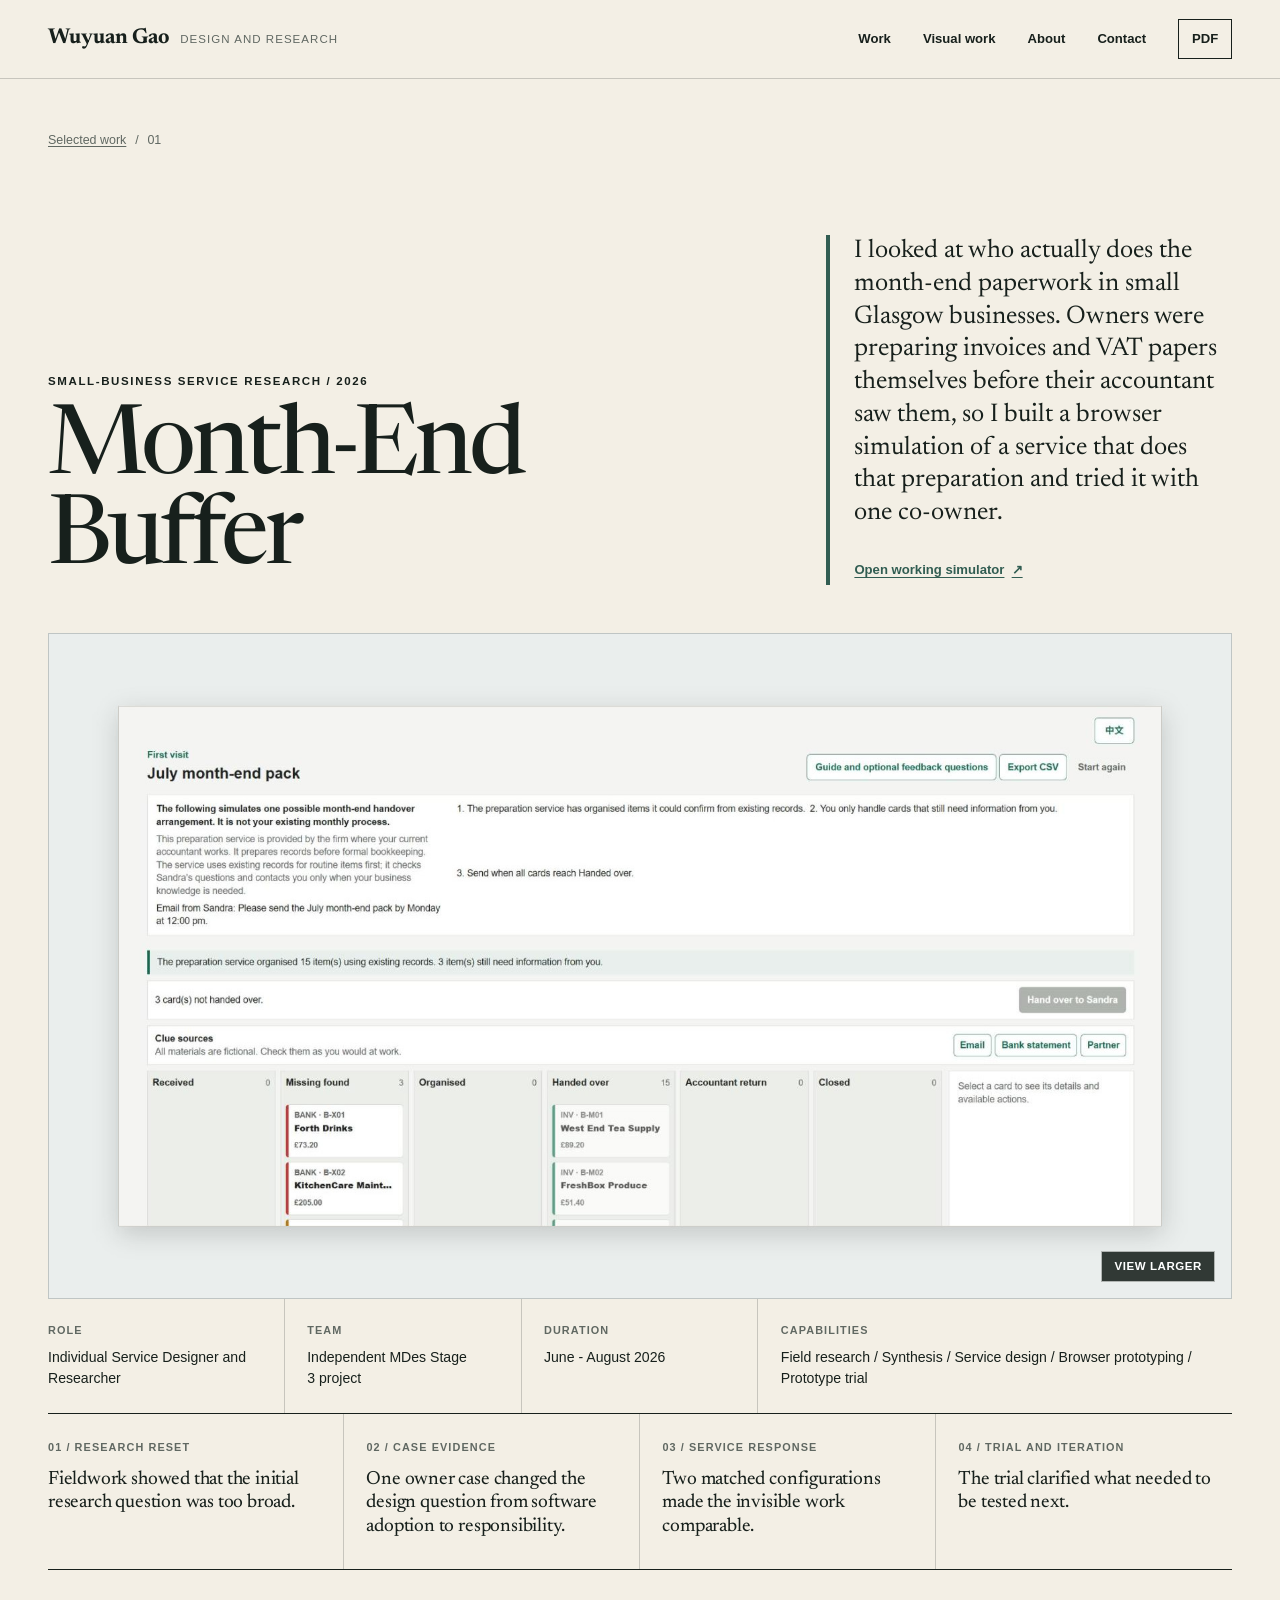
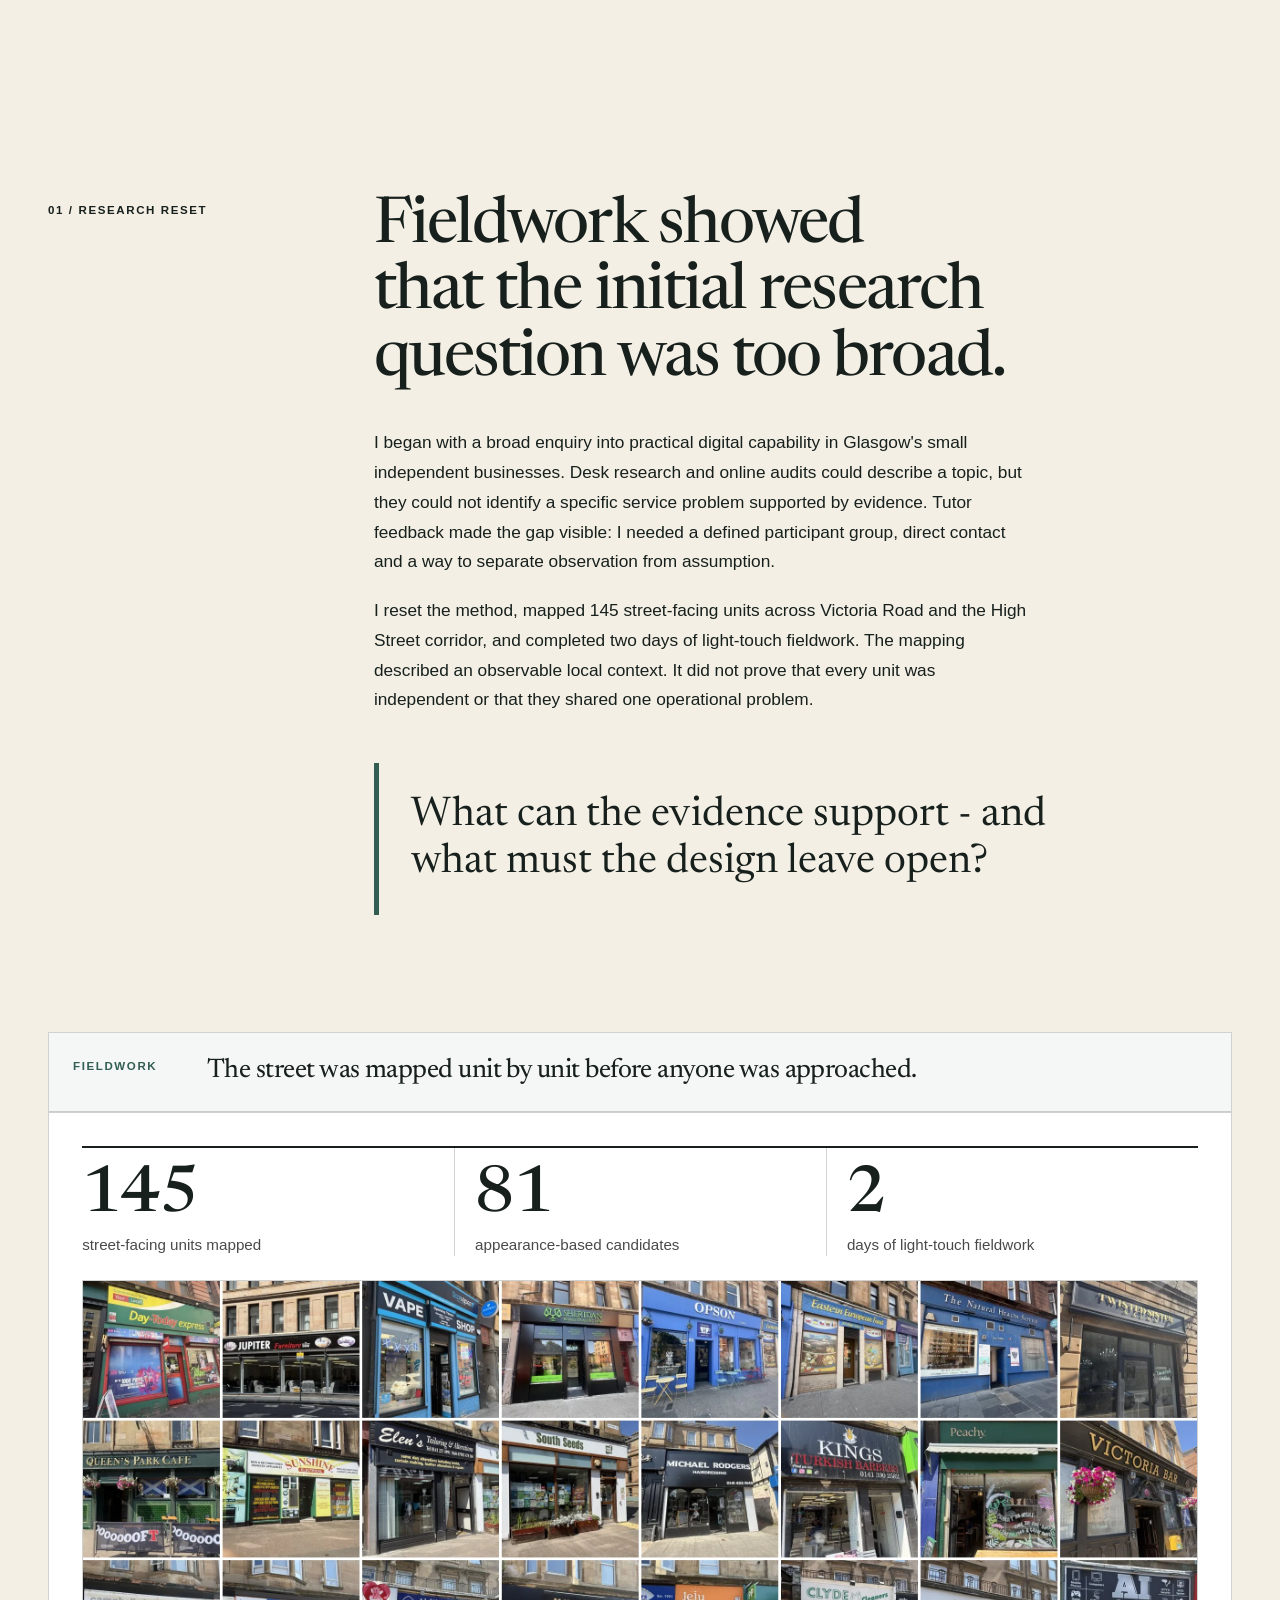
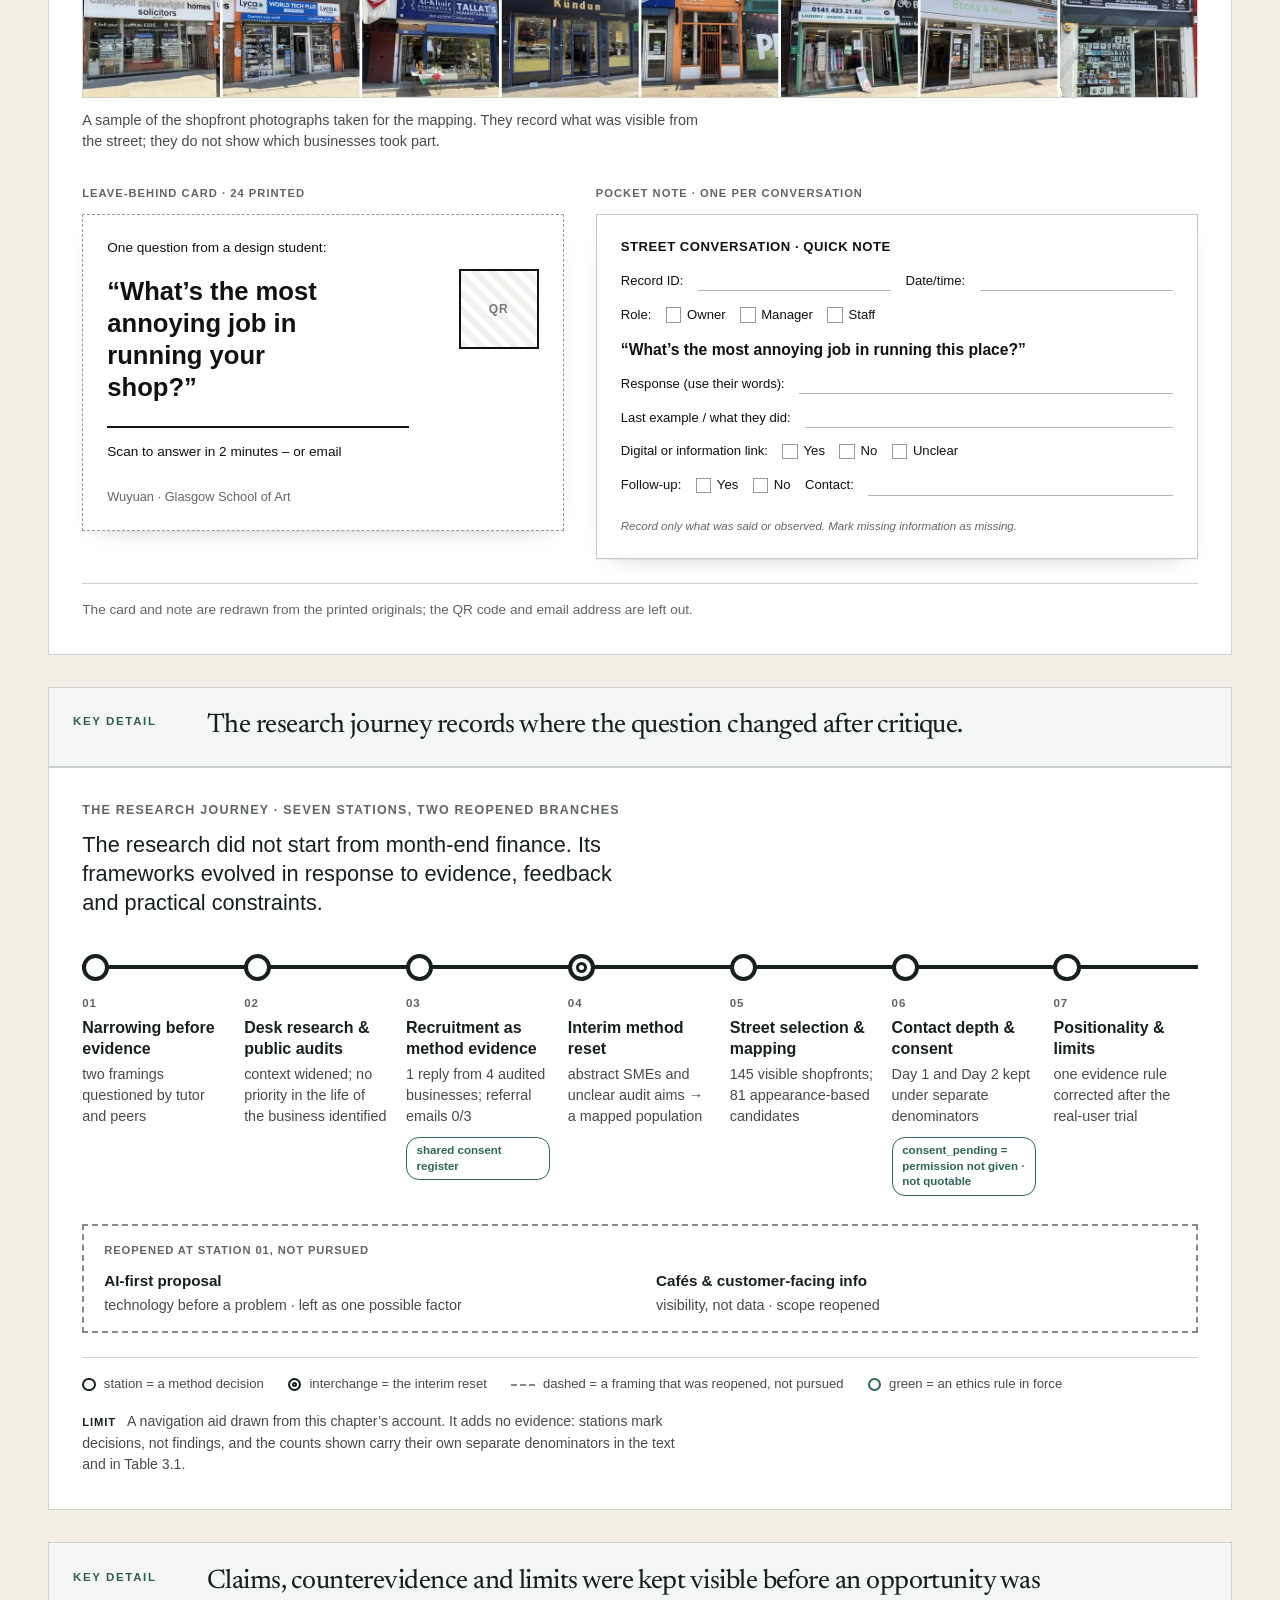
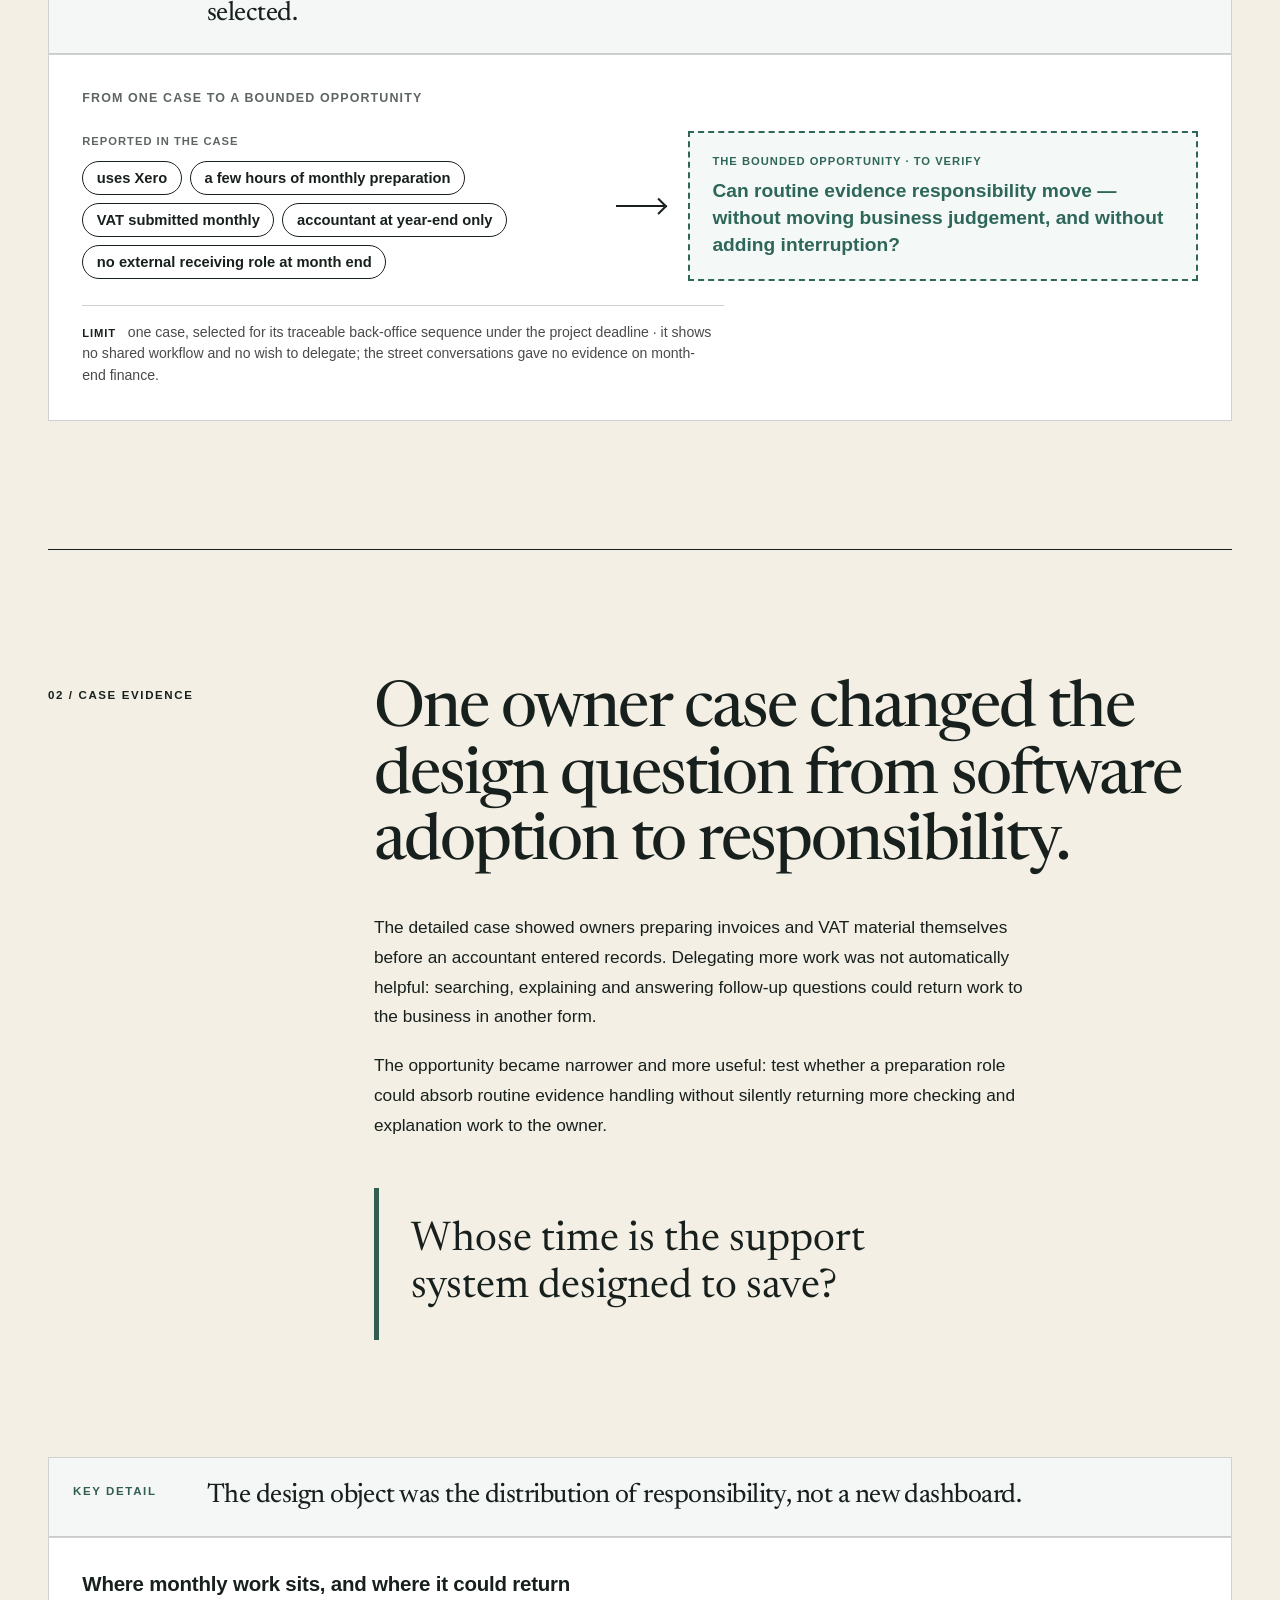
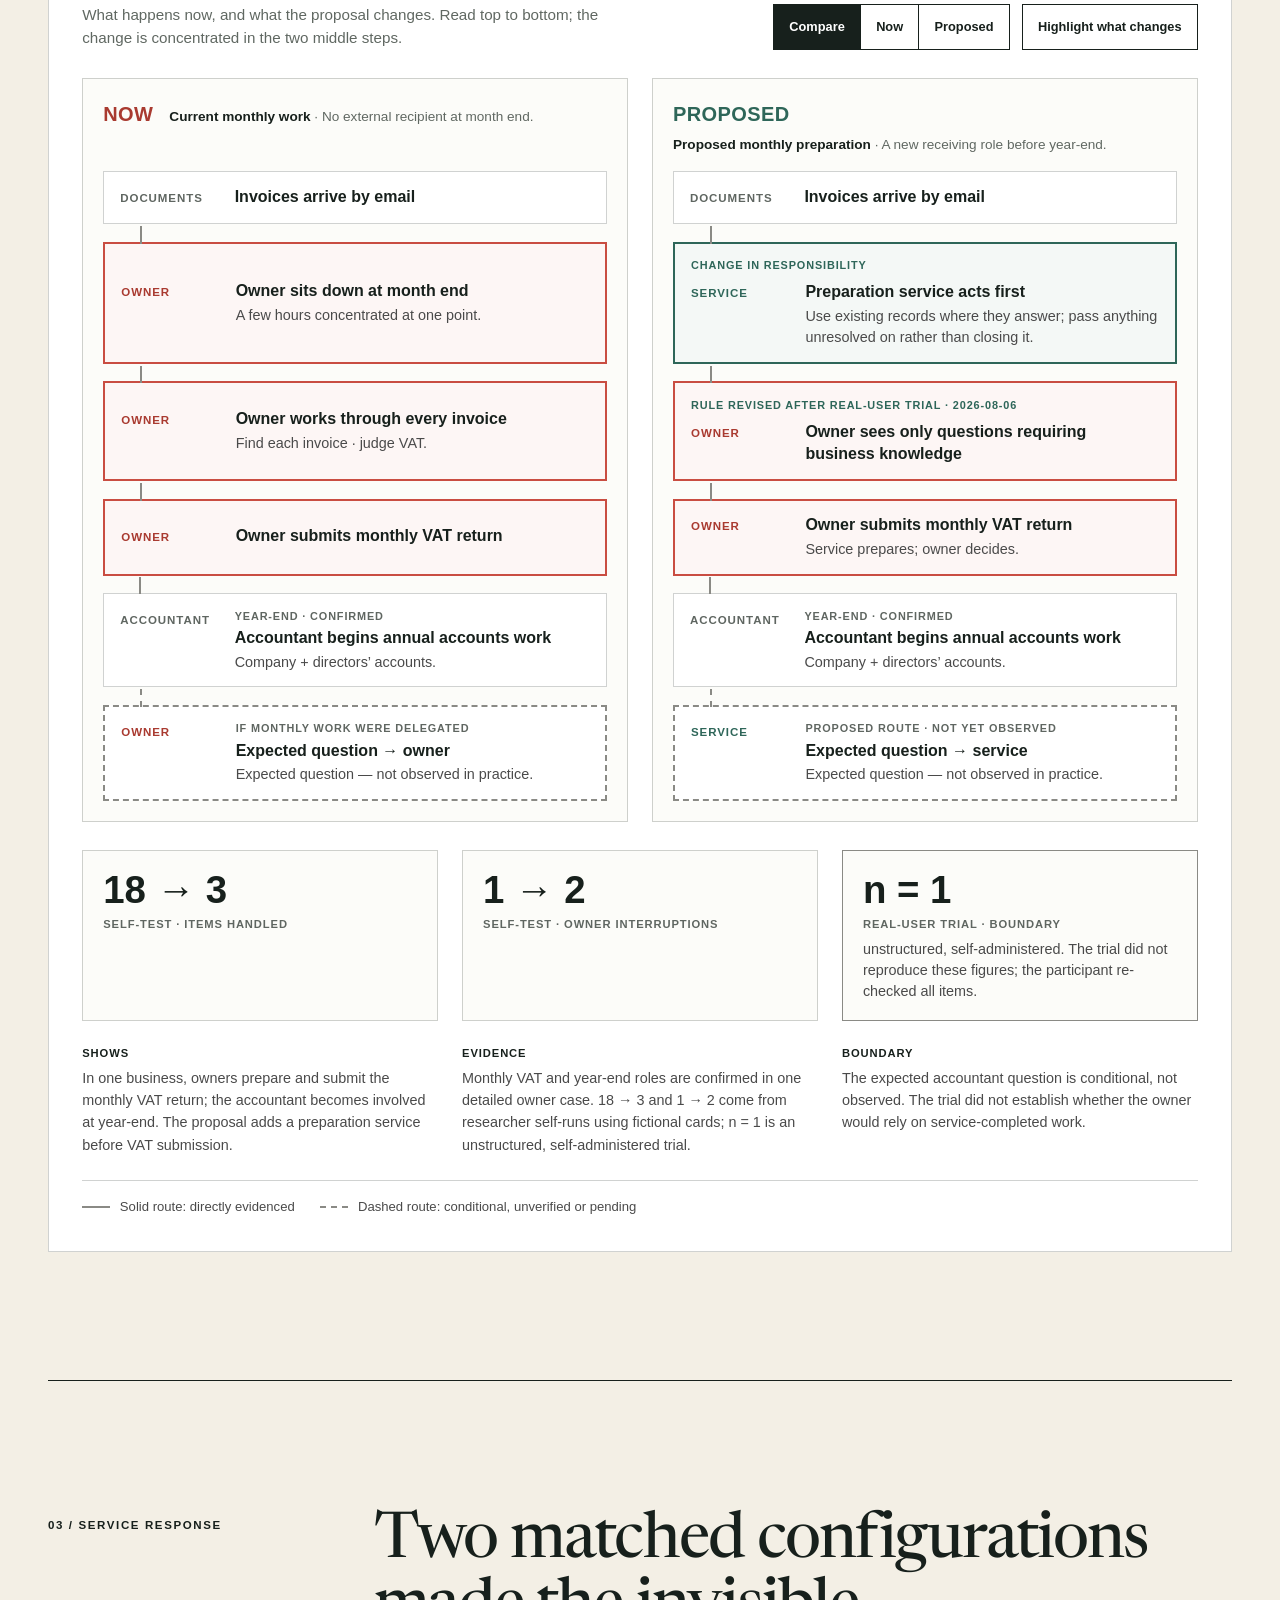
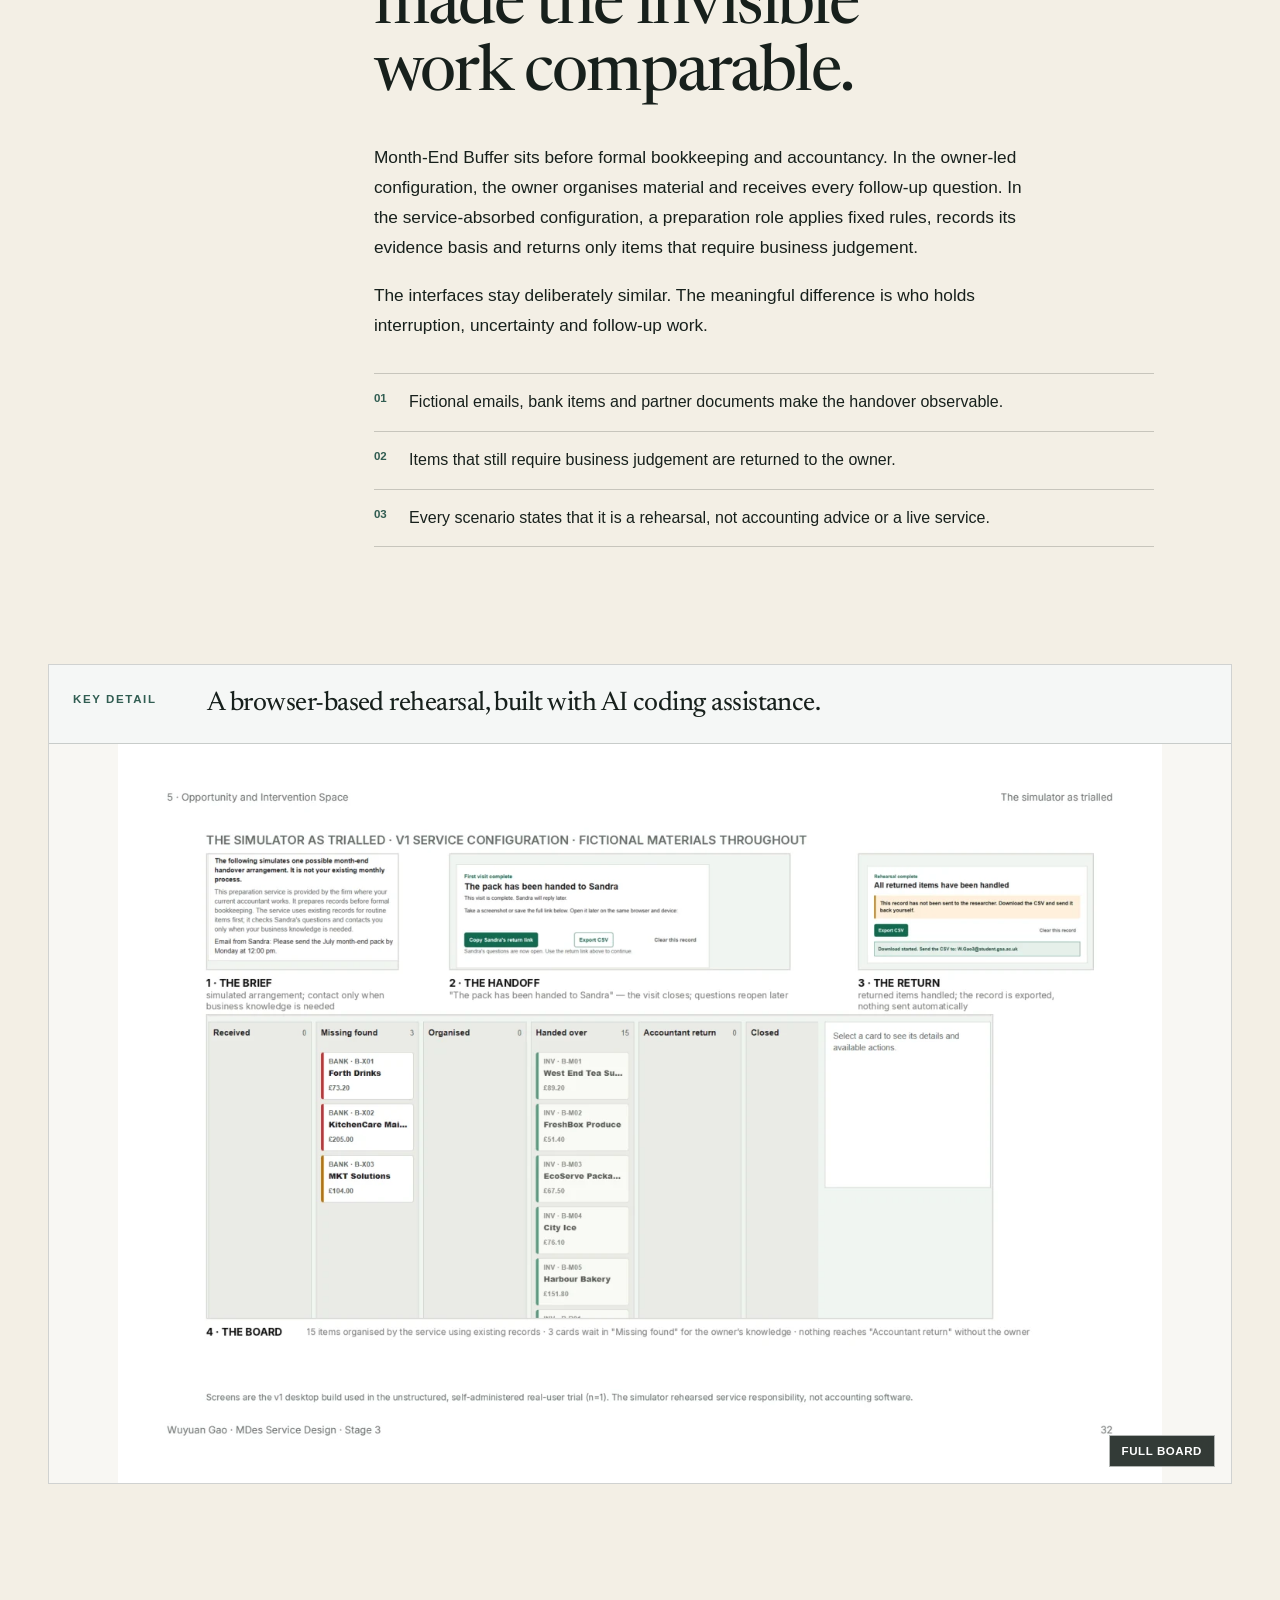
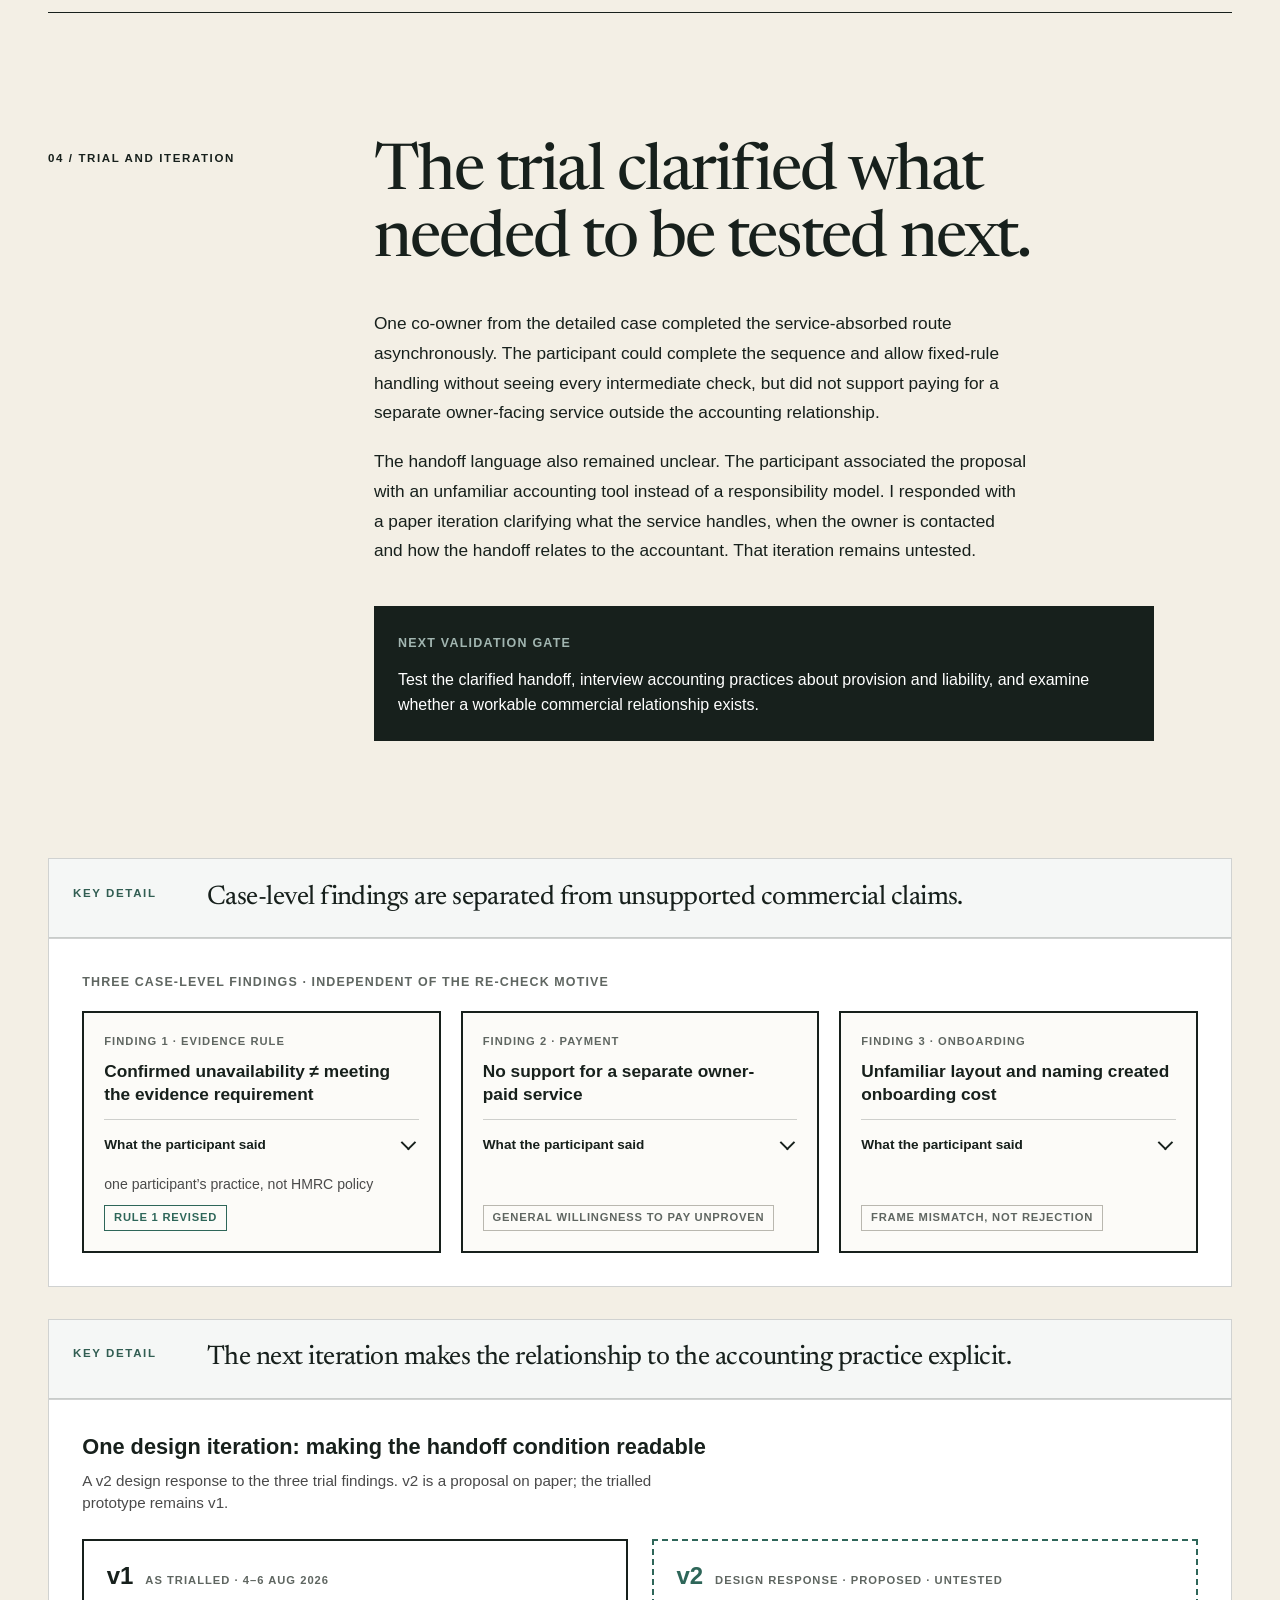
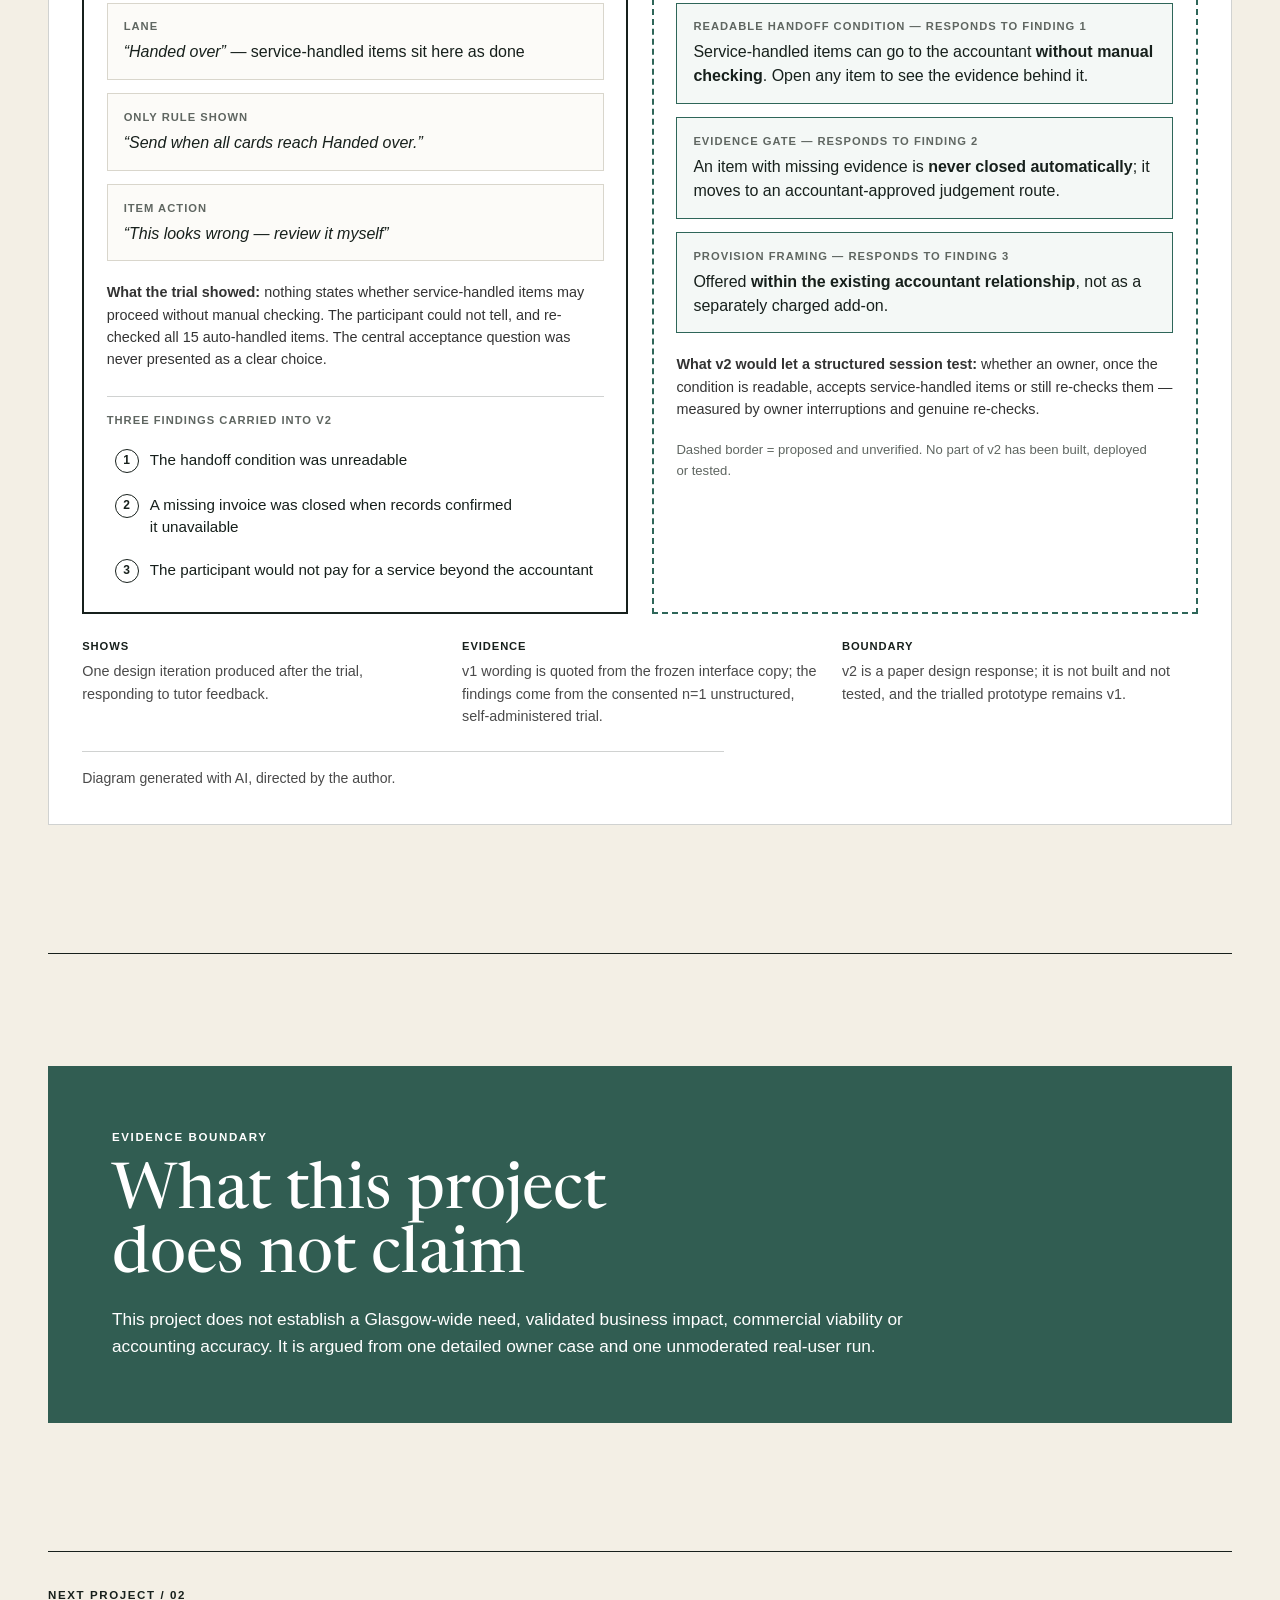
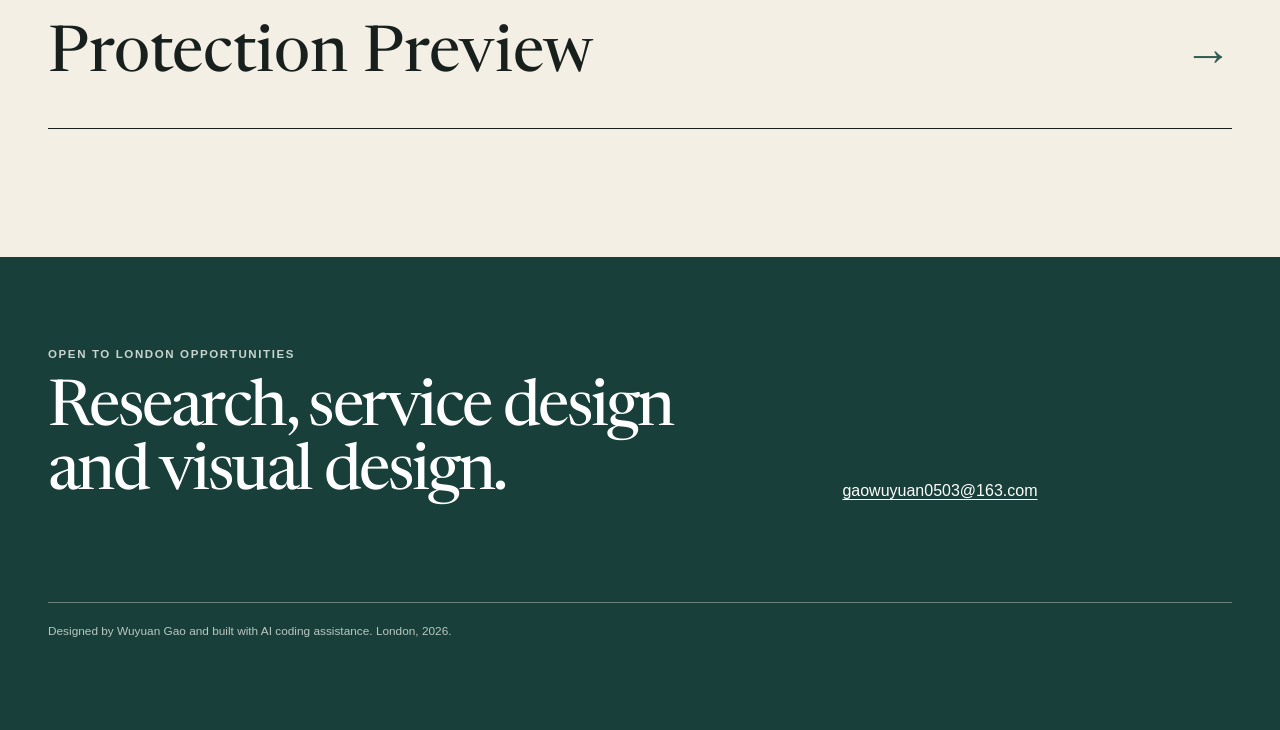
==== commit fad24286: "Preview: fieldwork figure for Month-End Buffer (street census sample, field tools) Co-Authored-By: C" ====
--- a/work/month-end-buffer/index.html
+++ b/work/month-end-buffer/index.html
@@ -1,3 +1,3 @@
 <!doctype html>
 <html lang="en"><head><meta charSet="utf-8"/><meta name="viewport" content="width=device-width, initial-scale=1"/><link rel="preload" as="image" href="../../assets/month-end-board.jpg"/><link rel="stylesheet" href="../../app/globals.css"/><title>Month-End Buffer - Wuyuan Gao</title><meta name="description" content="A study of who does the month-end paperwork in small Glasgow businesses, and a browser simulation of a service that prepares it for the owner."/><meta property="og:title" content="Wuyuan Gao - Service Designer"/><meta property="og:description" content="Evidence-led service design, interaction design and working prototypes."/><meta property="og:type" content="website"/><meta property="og:url" content="https://gaogaomyx.github.io/portfolio/work/month-end-buffer/"/><meta property="og:image" content="https://gaogaomyx.github.io/portfolio/og.png"/><meta property="og:image:width" content="1200"/><meta property="og:image:height" content="630"/><meta name="twitter:card" content="summary_large_image"/><meta name="twitter:image" content="https://gaogaomyx.github.io/portfolio/og.png"/><meta name="twitter:title" content="Wuyuan Gao - Service Designer"/><meta name="twitter:description" content="Evidence-led service design, interaction design and working prototypes."/><meta name="twitter:image:width" content="1200"/><meta name="twitter:image:height" content="630"/><link rel="shortcut icon" href="../../favicon.svg"/><link rel="icon" href="../../favicon.svg"/>
-</head><body><div class="site-shell" style="--project-accent:#315d52"><a class="skip-link" href="#main">Skip to content</a><header class="site-header"><div class="site-header__inner"><a href="../../index.html" class="wordmark" aria-label="Wuyuan Gao home"><span>Wuyuan Gao</span><small>Design and research</small></a><nav class="site-nav" aria-label="Primary navigation"><a href="../../index.html#work">Work</a><a class="nav-visual" href="../../visual/index.html">Visual work</a><a class="nav-about" href="../../index.html#about">About</a><a class="nav-contact" href="mailto:gaowuyuan0503@163.com">Contact</a><a class="nav-download" href="../../Wuyuan-Gao-Portfolio.pdf" download="">PDF</a></nav></div></header><main id="main"><section class="case-hero page-frame"><div class="case-breadcrumb"><a href="../../index.html#work">Selected work</a><span>/</span><span>01</span></div><div class="case-hero__grid"><div><p class="eyebrow">Small-business service research<!-- --> / <!-- -->2026</p><h1><span style="white-space:nowrap">Month-End</span> Buffer</h1></div><div class="case-outcome"><p>I looked at who actually does the month-end paperwork in small Glasgow businesses. Owners were preparing invoices and VAT papers themselves before their accountant saw them, so I built a browser simulation of a service that does that preparation and tried it with one co-owner.</p><div class="link-row"><a class="text-link text-link--primary" href="https://gaogaomyx.github.io/month-end-service-simulator/" target="_blank" rel="noreferrer">Open working simulator<span aria-hidden="true">↗</span></a></div></div></div><figure class="case-hero__figure"><button class="image-zoom-trigger  case-hero__zoom" type="button" aria-label="View larger image: Month-End service rehearsal in use, showing the July month-end pack with cards sorted into columns"><img src="../../assets/month-end-board.jpg" alt="Month-End service rehearsal in use, showing the July month-end pack with cards sorted into columns" loading="eager"/><span class="image-zoom-hint" aria-hidden="true">View larger</span></button></figure><dl class="case-facts"><div><dt>Role</dt><dd>Individual Service Designer and Researcher</dd></div><div><dt>Team</dt><dd>Independent MDes Stage 3 project</dd></div><div><dt>Duration</dt><dd>June - August 2026</dd></div><div><dt>Capabilities</dt><dd>Field research / Synthesis / Service design / Browser prototyping / Prototype trial</dd></div></dl><nav class="case-brief" data-follow aria-label="Case study in brief"><a href="#step-01"><span>01 / Research reset</span><strong>Fieldwork showed that the initial research question was too broad.</strong></a><a href="#step-02"><span>02 / Case evidence</span><strong>One owner case changed the design question from software adoption to responsibility.</strong></a><a href="#step-03"><span>03 / Service response</span><strong>Two matched configurations made the invisible work comparable.</strong></a><a href="#step-04"><span>04 / Trial and iteration</span><strong>The trial clarified what needed to be tested next.</strong></a></nav></section><article class="case-body page-frame"><section class="case-section" id="step-01"><div class="section-index"><p class="eyebrow">01 / Research reset</p></div><div class="section-copy"><h2>Fieldwork showed that the initial research question was too broad.</h2><p>I began with a broad enquiry into practical digital capability in Glasgow&#x27;s small independent businesses. Desk research and online audits could describe a topic, but they could not identify a specific service problem supported by evidence. Tutor feedback made the gap visible: I needed a defined participant group, direct contact and a way to separate observation from assumption.</p><p>I reset the method, mapped 145 street-facing units across Victoria Road and the High Street corridor, and completed two days of light-touch fieldwork. The mapping described an observable local context. It did not prove that every unit was independent or that they shared one operational problem.</p><blockquote>What can the evidence support - and what must the design leave open?</blockquote></div><div class="media-grid"><figure class="media-card media-card--wide"><figcaption class="media-card__lead"><span class="eyebrow">Key detail</span><strong>The research journey records where the question changed after critique.</strong></figcaption><div class="journey"><div class="journey-head"><h3>The research journey &middot; seven stations, two reopened branches</h3><p>The research did not start from month-end finance. Its frameworks evolved in response to evidence, feedback and practical constraints.</p></div><ol class="journey-line"><li class="journey-stop"><span class="journey-node" aria-hidden="true"></span><span class="journey-n">01</span><strong>Narrowing before evidence</strong><span class="journey-d">two framings questioned by tutor and peers</span></li><li class="journey-stop"><span class="journey-node" aria-hidden="true"></span><span class="journey-n">02</span><strong>Desk research &amp; public audits</strong><span class="journey-d">context widened; no priority in the life of the business identified</span></li><li class="journey-stop"><span class="journey-node" aria-hidden="true"></span><span class="journey-n">03</span><strong>Recruitment as method evidence</strong><span class="journey-d">1 reply from 4 audited businesses; referral emails 0/3</span><span class="journey-ethics">shared consent register</span></li><li class="journey-stop is-reset"><span class="journey-node" aria-hidden="true"></span><span class="journey-n">04</span><strong>Interim method reset</strong><span class="journey-d">abstract SMEs and unclear audit aims &rarr; a mapped population</span></li><li class="journey-stop"><span class="journey-node" aria-hidden="true"></span><span class="journey-n">05</span><strong>Street selection &amp; mapping</strong><span class="journey-d">145 visible shopfronts; 81 appearance-based candidates</span></li><li class="journey-stop"><span class="journey-node" aria-hidden="true"></span><span class="journey-n">06</span><strong>Contact depth &amp; consent</strong><span class="journey-d">Day 1 and Day 2 kept under separate denominators</span><span class="journey-ethics">consent_pending = permission not given &middot; not quotable</span></li><li class="journey-stop"><span class="journey-node" aria-hidden="true"></span><span class="journey-n">07</span><strong>Positionality &amp; limits</strong><span class="journey-d">one evidence rule corrected after the real-user trial</span></li></ol><div class="journey-branches"><p class="journey-branches__label">Reopened at station 01, not pursued</p><ul><li><strong>AI-first proposal</strong><span>technology before a problem &middot; left as one possible factor</span></li><li><strong>Caf&eacute;s &amp; customer-facing info</strong><span>visibility, not data &middot; scope reopened</span></li></ul></div><p class="journey-key"><span><i class="journey-key__station" aria-hidden="true"></i>station = a method decision</span><span><i class="journey-key__reset" aria-hidden="true"></i>interchange = the interim reset</span><span><i class="journey-key__dashed" aria-hidden="true"></i>dashed = a framing that was reopened, not pursued</span><span><i class="journey-key__ethics" aria-hidden="true"></i>green = an ethics rule in force</span></p><p class="journey-limit"><b>Limit</b> A navigation aid drawn from this chapter&rsquo;s account. It adds no evidence: stations mark decisions, not findings, and the counts shown carry their own separate denominators in the text and in Table 3.1.</p></div></figure><figure class="media-card media-card--wide"><figcaption class="media-card__lead"><span class="eyebrow">Key detail</span><strong>Claims, counterevidence and limits were kept visible before an opportunity was selected.</strong></figcaption><div class="fig opp"><h3 class="fig-title">From one case to a bounded opportunity</h3><div class="opp-flow"><div class="opp-case"><p class="fig-label">Reported in the case</p><ul class="opp-chips"><li>uses Xero</li><li>a few hours of monthly preparation</li><li>VAT submitted monthly</li><li>accountant at year-end only</li><li>no external receiving role at month end</li></ul></div><span class="opp-arrow" aria-hidden="true"></span><div class="opp-target"><p class="fig-label">The bounded opportunity &middot; to verify</p><p class="opp-q">Can routine evidence responsibility move &mdash; without moving business judgement, and without adding interruption?</p></div></div><p class="fig-limit"><b>Limit</b> one case, selected for its traceable back-office sequence under the project deadline &middot; it shows no shared workflow and no wish to delegate; the street conversations gave no evidence on month-end finance.</p></div></figure></div></section><section class="case-section" id="step-02"><div class="section-index"><p class="eyebrow">02 / Case evidence</p></div><div class="section-copy"><h2>One owner case changed the design question from software adoption to responsibility.</h2><p>The detailed case showed owners preparing invoices and VAT material themselves before an accountant entered records. Delegating more work was not automatically helpful: searching, explaining and answering follow-up questions could return work to the business in another form.</p><p>The opportunity became narrower and more useful: test whether a preparation role could absorb routine evidence handling without silently returning more checking and explanation work to the owner.</p><blockquote>Whose time is the support system designed to save?</blockquote></div><div class="media-grid"><figure class="media-card media-card--wide"><figcaption class="media-card__lead"><span class="eyebrow">Key detail</span><strong>The design object was the distribution of responsibility, not a new dashboard.</strong></figcaption><div class="resp" data-resp data-view="compare"><div class="resp-head"><div><h3>Where monthly work sits, and where it could return</h3><p>What happens now, and what the proposal changes. Read top to bottom; the change is concentrated in the two middle steps.</p></div><div class="resp-controls"><div class="resp-seg" role="group" aria-label="Choose which configuration to show"><button type="button" data-resp-view="compare" aria-pressed="true">Compare</button><button type="button" data-resp-view="now" aria-pressed="false">Now</button><button type="button" data-resp-view="proposed" aria-pressed="false">Proposed</button></div><button type="button" class="resp-toggle" data-resp-changes aria-pressed="false">Highlight what changes</button></div></div><div class="resp-lanes"><section class="resp-lane resp-lane--now" aria-labelledby="resp-now"><header><h4 id="resp-now">Now</h4><p><b>Current monthly work</b> &middot; No external recipient at month end.</p></header><ol><li class="resp-step resp-step--doc"><span class="resp-role">Documents</span><div class="resp-text"><strong>Invoices arrive by email</strong></div></li><li class="resp-step resp-step--owner is-change"><span class="resp-role">Owner</span><div class="resp-text"><strong>Owner sits down at month end</strong><span class="resp-sub">A few hours concentrated at one point.</span></div></li><li class="resp-step resp-step--owner is-change"><span class="resp-role">Owner</span><div class="resp-text"><strong>Owner works through every invoice</strong><span class="resp-sub">Find each invoice &middot; judge VAT.</span></div></li><li class="resp-step resp-step--owner"><span class="resp-role">Owner</span><div class="resp-text"><strong>Owner submits monthly VAT return</strong></div></li><li class="resp-step resp-step--acct"><span class="resp-role">Accountant</span><div class="resp-text"><span class="resp-label">Year-end &middot; confirmed</span><strong>Accountant begins annual accounts work</strong><span class="resp-sub">Company + directors&rsquo; accounts.</span></div></li><li class="resp-step resp-step--owner is-conditional"><span class="resp-role">Owner</span><div class="resp-text"><span class="resp-label">If monthly work were delegated</span><strong>Expected question &rarr; owner</strong><span class="resp-sub">Expected question &mdash; not observed in practice.</span></div></li></ol></section><section class="resp-lane resp-lane--proposed" aria-labelledby="resp-proposed"><header><h4 id="resp-proposed">Proposed</h4><p><b>Proposed monthly preparation</b> &middot; A new receiving role before year-end.</p></header><ol><li class="resp-step resp-step--doc"><span class="resp-role">Documents</span><div class="resp-text"><strong>Invoices arrive by email</strong></div></li><li class="resp-step resp-step--service is-change"><p class="resp-note">Change in responsibility</p><span class="resp-role">Service</span><div class="resp-text"><strong>Preparation service acts first</strong><span class="resp-sub">Use existing records where they answer; pass anything unresolved on rather than closing it.</span></div></li><li class="resp-step resp-step--owner is-change"><p class="resp-note">Rule revised after real-user trial &middot; 2026-08-06</p><span class="resp-role">Owner</span><div class="resp-text"><strong>Owner sees only questions requiring business knowledge</strong></div></li><li class="resp-step resp-step--owner"><span class="resp-role">Owner</span><div class="resp-text"><strong>Owner submits monthly VAT return</strong><span class="resp-sub">Service prepares; owner decides.</span></div></li><li class="resp-step resp-step--acct"><span class="resp-role">Accountant</span><div class="resp-text"><span class="resp-label">Year-end &middot; confirmed</span><strong>Accountant begins annual accounts work</strong><span class="resp-sub">Company + directors&rsquo; accounts.</span></div></li><li class="resp-step resp-step--service is-conditional"><span class="resp-role">Service</span><div class="resp-text"><span class="resp-label">Proposed route &middot; not yet observed</span><strong>Expected question &rarr; service</strong><span class="resp-sub">Expected question &mdash; not observed in practice.</span></div></li></ol></section></div><dl class="resp-metrics"><div><dt>Self-test &middot; items handled</dt><dd>18 &rarr; 3</dd></div><div><dt>Self-test &middot; owner interruptions</dt><dd>1 &rarr; 2</dd></div><div class="resp-metrics__boundary"><dt>Real-user trial &middot; boundary</dt><dd>n = 1</dd><dd class="resp-metrics__note">unstructured, self-administered. The trial did not reproduce these figures; the participant re-checked all items.</dd></div></dl><div class="resp-bands"><p><b>Shows</b> In one business, owners prepare and submit the monthly VAT return; the accountant becomes involved at year-end. The proposal adds a preparation service before VAT submission.</p><p><b>Evidence</b> Monthly VAT and year-end roles are confirmed in one detailed owner case. 18 &rarr; 3 and 1 &rarr; 2 come from researcher self-runs using fictional cards; n = 1 is an unstructured, self-administered trial.</p><p><b>Boundary</b> The expected accountant question is conditional, not observed. The trial did not establish whether the owner would rely on service-completed work.</p></div><p class="resp-key"><span class="resp-key__solid" aria-hidden="true"></span>Solid route: directly evidenced<span class="resp-key__dashed" aria-hidden="true"></span>Dashed route: conditional, unverified or pending</p></div></figure></div></section><section class="case-section" id="step-03"><div class="section-index"><p class="eyebrow">03 / Service response</p></div><div class="section-copy"><h2>Two matched configurations made the invisible work comparable.</h2><p>Month-End Buffer sits before formal bookkeeping and accountancy. In the owner-led configuration, the owner organises material and receives every follow-up question. In the service-absorbed configuration, a preparation role applies fixed rules, records its evidence basis and returns only items that require business judgement.</p><p>The interfaces stay deliberately similar. The meaningful difference is who holds interruption, uncertainty and follow-up work.</p><ul class="evidence-list"><li>Fictional emails, bank items and partner documents make the handover observable.</li><li>Items that still require business judgement are returned to the owner.</li><li>Every scenario states that it is a rehearsal, not accounting advice or a live service.</li></ul></div><div class="media-grid"><figure class="media-card media-card--wide"><figcaption class="media-card__lead"><span class="eyebrow">Key detail</span><strong>A browser-based rehearsal, built with AI coding assistance.</strong></figcaption><button class="image-zoom-trigger image-zoom-trigger--focused" type="button" aria-label="View larger image: Month-End Buffer service simulator screens" style="--preview-scale:1.2;--preview-x:50%;--preview-y:48%"><img src="../../assets/month-simulator.webp" alt="Month-End Buffer service simulator screens" loading="lazy"/><span class="image-zoom-hint" aria-hidden="true">Full board</span></button></figure></div></section><section class="case-section" id="step-04"><div class="section-index"><p class="eyebrow">04 / Trial and iteration</p></div><div class="section-copy"><h2>The trial clarified what needed to be tested next.</h2><p>One co-owner from the detailed case completed the service-absorbed route asynchronously. The participant could complete the sequence and allow fixed-rule handling without seeing every intermediate check, but did not support paying for a separate owner-facing service outside the accounting relationship.</p><p>The handoff language also remained unclear. The participant associated the proposal with an unfamiliar accounting tool instead of a responsibility model. I responded with a paper iteration clarifying what the service handles, when the owner is contacted and how the handoff relates to the accountant. That iteration remains untested.</p><aside class="case-callout"><strong>Next validation gate</strong><p>Test the clarified handoff, interview accounting practices about provision and liability, and examine whether a workable commercial relationship exists.</p></aside></div><div class="media-grid"><figure class="media-card"><figcaption class="media-card__lead"><span class="eyebrow">Key detail</span><strong>Case-level findings are separated from unsupported commercial claims.</strong></figcaption><div class="fig finds"><h3 class="fig-title">Three case-level findings &middot; independent of the re-check motive</h3><ol class="finds-grid"><li class="find"><p class="fig-label">Finding 1 &middot; evidence rule</p><strong>Confirmed unavailability &ne; meeting the evidence requirement</strong><details class="fig-details find-quote"><summary>What the participant said</summary><blockquote>&ldquo;In a VAT return situation, we don&rsquo;t always have something to attach but 95% of the time when we are claiming VAT back we do. If you leave lots of lines without attachments it&rsquo;s a bit of a red flag for HMRC&rdquo;<cite>Participant, real-user trial</cite></blockquote></details><p class="find-sub">one participant&rsquo;s practice, not HMRC policy</p><span class="find-tag find-tag--on">Rule 1 revised</span></li><li class="find"><p class="fig-label">Finding 2 &middot; payment</p><strong>No support for a separate owner-paid service</strong><details class="fig-details find-quote"><summary>What the participant said</summary><blockquote>&ldquo;Other than the accountant, an extra service we&rsquo;d pay for, not really.&rdquo;<cite>Participant, real-user trial</cite></blockquote></details><span class="find-tag">General willingness to pay unproven</span></li><li class="find"><p class="fig-label">Finding 3 &middot; onboarding</p><strong>Unfamiliar layout and naming created onboarding cost</strong><details class="fig-details find-quote"><summary>What the participant said</summary><blockquote>&ldquo;mostly the unfamiliar layout and naming of things, compared to our accounting software.&rdquo;<cite>Participant, real-user trial</cite></blockquote></details><span class="find-tag">Frame mismatch, not rejection</span></li></ol></div></figure><figure class="media-card"><figcaption class="media-card__lead"><span class="eyebrow">Key detail</span><strong>The next iteration makes the relationship to the accounting practice explicit.</strong></figcaption><div class="fig iter" data-iter><div class="fig-head"><h3>One design iteration: making the handoff condition readable</h3><p>A v2 design response to the three trial findings. v2 is a proposal on paper; the trialled prototype remains v1.</p></div><div class="iter-cols"><section class="iter-col iter-col--v1"><p class="iter-ver"><b>v1</b><span>As trialled &middot; 4&ndash;6 Aug 2026</span></p><div class="iter-item"><p class="fig-label">Lane</p><p><q>Handed over</q> &mdash; service-handled items sit here as done</p></div><div class="iter-item"><p class="fig-label">Only rule shown</p><p><q>Send when all cards reach Handed over.</q></p></div><div class="iter-item"><p class="fig-label">Item action</p><p><q>This looks wrong &mdash; review it myself</q></p></div><p class="iter-note"><b>What the trial showed:</b> nothing states whether service-handled items may proceed without manual checking. The participant could not tell, and re-checked all 15 auto-handled items. The central acceptance question was never presented as a clear choice.</p><p class="fig-label iter-carry">Three findings carried into v2</p><ol class="iter-findings"><li tabindex="0" data-f="1"><span>1</span>The handoff condition was unreadable</li><li tabindex="0" data-f="2"><span>2</span>A missing invoice was closed when records confirmed it unavailable</li><li tabindex="0" data-f="3"><span>3</span>The participant would not pay for a service beyond the accountant</li></ol></section><section class="iter-col iter-col--v2"><p class="iter-ver"><b>v2</b><span>Design response &middot; proposed &middot; untested</span></p><div class="iter-item" tabindex="0" data-f="1"><p class="fig-label">Readable handoff condition &mdash; responds to finding 1</p><p>Service-handled items can go to the accountant <strong>without manual checking</strong>. Open any item to see the evidence behind it.</p></div><div class="iter-item" tabindex="0" data-f="2"><p class="fig-label">Evidence gate &mdash; responds to finding 2</p><p>An item with missing evidence is <strong>never closed automatically</strong>; it moves to an accountant-approved judgement route.</p></div><div class="iter-item" tabindex="0" data-f="3"><p class="fig-label">Provision framing &mdash; responds to finding 3</p><p>Offered <strong>within the existing accountant relationship</strong>, not as a separately charged add-on.</p></div><p class="iter-note"><b>What v2 would let a structured session test:</b> whether an owner, once the condition is readable, accepts service-handled items or still re-checks them &mdash; measured by owner interruptions and genuine re-checks.</p><p class="iter-note iter-note--quiet">Dashed border = proposed and unverified. No part of v2 has been built, deployed or tested.</p></section></div><div class="resp-bands"><p><b>Shows</b>One design iteration produced after the trial, responding to tutor feedback.</p><p><b>Evidence</b>v1 wording is quoted from the frozen interface copy; the findings come from the consented n=1 unstructured, self-administered trial.</p><p><b>Boundary</b>v2 is a paper design response; it is not built and not tested, and the trialled prototype remains v1.</p></div><p class="fig-limit">Diagram generated with AI, directed by the author.</p></div></figure></div></section><section class="evidence-boundary"><p class="eyebrow">Evidence boundary</p><h2>What this project does not claim</h2><p>This project does not establish a Glasgow-wide need, validated business impact, commercial viability or accounting accuracy. It is argued from one detailed owner case and one unmoderated real-user run.</p></section></article><a href="../../work/protection-preview/index.html" class="next-project"><span class="eyebrow">Next project / <!-- -->02</span><strong>Protection Preview</strong><span aria-hidden="true">→</span></a></main><footer class="site-footer" id="contact"><div><p class="eyebrow eyebrow--light">Open to London opportunities</p><h2>Research, service design and visual design.</h2></div><div class="footer-links"><a href="mailto:gaowuyuan0503@163.com">gaowuyuan0503@163.com</a></div><p class="footer-note">Designed by Wuyuan Gao and built with AI coding assistance. London, 2026.</p></footer></div><script src="../../local-viewer.js" defer></script></body></html>+</head><body><div class="site-shell" style="--project-accent:#315d52"><a class="skip-link" href="#main">Skip to content</a><header class="site-header"><div class="site-header__inner"><a href="../../index.html" class="wordmark" aria-label="Wuyuan Gao home"><span>Wuyuan Gao</span><small>Design and research</small></a><nav class="site-nav" aria-label="Primary navigation"><a href="../../index.html#work">Work</a><a class="nav-visual" href="../../visual/index.html">Visual work</a><a class="nav-about" href="../../index.html#about">About</a><a class="nav-contact" href="mailto:gaowuyuan0503@163.com">Contact</a><a class="nav-download" href="../../Wuyuan-Gao-Portfolio.pdf" download="">PDF</a></nav></div></header><main id="main"><section class="case-hero page-frame"><div class="case-breadcrumb"><a href="../../index.html#work">Selected work</a><span>/</span><span>01</span></div><div class="case-hero__grid"><div><p class="eyebrow">Small-business service research<!-- --> / <!-- -->2026</p><h1><span style="white-space:nowrap">Month-End</span> Buffer</h1></div><div class="case-outcome"><p>I looked at who actually does the month-end paperwork in small Glasgow businesses. Owners were preparing invoices and VAT papers themselves before their accountant saw them, so I built a browser simulation of a service that does that preparation and tried it with one co-owner.</p><div class="link-row"><a class="text-link text-link--primary" href="https://gaogaomyx.github.io/month-end-service-simulator/" target="_blank" rel="noreferrer">Open working simulator<span aria-hidden="true">↗</span></a></div></div></div><figure class="case-hero__figure"><button class="image-zoom-trigger  case-hero__zoom" type="button" aria-label="View larger image: Month-End service rehearsal in use, showing the July month-end pack with cards sorted into columns"><img src="../../assets/month-end-board.jpg" alt="Month-End service rehearsal in use, showing the July month-end pack with cards sorted into columns" loading="eager"/><span class="image-zoom-hint" aria-hidden="true">View larger</span></button></figure><dl class="case-facts"><div><dt>Role</dt><dd>Individual Service Designer and Researcher</dd></div><div><dt>Team</dt><dd>Independent MDes Stage 3 project</dd></div><div><dt>Duration</dt><dd>June - August 2026</dd></div><div><dt>Capabilities</dt><dd>Field research / Synthesis / Service design / Browser prototyping / Prototype trial</dd></div></dl><nav class="case-brief" data-follow aria-label="Case study in brief"><a href="#step-01"><span>01 / Research reset</span><strong>Fieldwork showed that the initial research question was too broad.</strong></a><a href="#step-02"><span>02 / Case evidence</span><strong>One owner case changed the design question from software adoption to responsibility.</strong></a><a href="#step-03"><span>03 / Service response</span><strong>Two matched configurations made the invisible work comparable.</strong></a><a href="#step-04"><span>04 / Trial and iteration</span><strong>The trial clarified what needed to be tested next.</strong></a></nav></section><article class="case-body page-frame"><section class="case-section" id="step-01"><div class="section-index"><p class="eyebrow">01 / Research reset</p></div><div class="section-copy"><h2>Fieldwork showed that the initial research question was too broad.</h2><p>I began with a broad enquiry into practical digital capability in Glasgow&#x27;s small independent businesses. Desk research and online audits could describe a topic, but they could not identify a specific service problem supported by evidence. Tutor feedback made the gap visible: I needed a defined participant group, direct contact and a way to separate observation from assumption.</p><p>I reset the method, mapped 145 street-facing units across Victoria Road and the High Street corridor, and completed two days of light-touch fieldwork. The mapping described an observable local context. It did not prove that every unit was independent or that they shared one operational problem.</p><blockquote>What can the evidence support - and what must the design leave open?</blockquote></div><div class="media-grid"><figure class="media-card media-card--wide"><figcaption class="media-card__lead"><span class="eyebrow">Fieldwork</span><strong>The street was mapped unit by unit before anyone was approached.</strong></figcaption><div class="fig field"><ul class="field-nums"><li><b>145</b><span>street-facing units mapped</span></li><li><b>81</b><span>appearance-based candidates</span></li><li><b>2</b><span>days of light-touch fieldwork</span></li></ul><button class="image-zoom-trigger image-zoom-trigger--natural iterx-shot" type="button" aria-label="View larger image: Twenty-four shopfront photographs from Victoria Road and the High Street corridor in Glasgow"><img src="../../assets/month-street-census.webp" alt="Twenty-four shopfront photographs from Victoria Road and the High Street corridor in Glasgow" loading="lazy"/></button><p class="field-cap">A sample of the shopfront photographs taken for the mapping. They record what was visible from the street; they do not show which businesses took part.</p><div class="field-tools"><div><p class="fig-label">Leave-behind card &middot; 24 printed</p><div class="paper paper--card"><p class="paper-small">One question from a design student:</p><p class="paper-q">&ldquo;What&rsquo;s the most annoying job in running your shop?&rdquo;</p><p class="paper-small paper-rule">Scan to answer in 2 minutes &ndash; or email</p><p class="paper-by">Wuyuan &middot; Glasgow School of Art</p><span class="paper-qr" aria-hidden="true">QR</span></div></div><div><p class="fig-label">Pocket note &middot; one per conversation</p><div class="paper paper--note"><p class="paper-h">Street conversation &middot; quick note</p><p class="paper-line"><span>Record ID:</span><i></i><span>Date/time:</span><i></i></p><p class="paper-line"><span>Role:</span><em>Owner</em><em>Manager</em><em>Staff</em></p><p class="paper-q paper-q--sm">&ldquo;What&rsquo;s the most annoying job in running this place?&rdquo;</p><p class="paper-line"><span>Response (use their words):</span><i></i></p><p class="paper-line"><span>Last example / what they did:</span><i></i></p><p class="paper-line"><span>Digital or information link:</span><em>Yes</em><em>No</em><em>Unclear</em></p><p class="paper-line"><span>Follow-up:</span><em>Yes</em><em>No</em><span>Contact:</span><i></i></p><p class="paper-foot">Record only what was said or observed. Mark missing information as missing.</p></div></div></div><p class="fig-source"><span>The card and note are redrawn from the printed originals; the QR code and email address are left out.</span></p></div></figure><figure class="media-card media-card--wide"><figcaption class="media-card__lead"><span class="eyebrow">Key detail</span><strong>The research journey records where the question changed after critique.</strong></figcaption><div class="journey"><div class="journey-head"><h3>The research journey &middot; seven stations, two reopened branches</h3><p>The research did not start from month-end finance. Its frameworks evolved in response to evidence, feedback and practical constraints.</p></div><ol class="journey-line"><li class="journey-stop"><span class="journey-node" aria-hidden="true"></span><span class="journey-n">01</span><strong>Narrowing before evidence</strong><span class="journey-d">two framings questioned by tutor and peers</span></li><li class="journey-stop"><span class="journey-node" aria-hidden="true"></span><span class="journey-n">02</span><strong>Desk research &amp; public audits</strong><span class="journey-d">context widened; no priority in the life of the business identified</span></li><li class="journey-stop"><span class="journey-node" aria-hidden="true"></span><span class="journey-n">03</span><strong>Recruitment as method evidence</strong><span class="journey-d">1 reply from 4 audited businesses; referral emails 0/3</span><span class="journey-ethics">shared consent register</span></li><li class="journey-stop is-reset"><span class="journey-node" aria-hidden="true"></span><span class="journey-n">04</span><strong>Interim method reset</strong><span class="journey-d">abstract SMEs and unclear audit aims &rarr; a mapped population</span></li><li class="journey-stop"><span class="journey-node" aria-hidden="true"></span><span class="journey-n">05</span><strong>Street selection &amp; mapping</strong><span class="journey-d">145 visible shopfronts; 81 appearance-based candidates</span></li><li class="journey-stop"><span class="journey-node" aria-hidden="true"></span><span class="journey-n">06</span><strong>Contact depth &amp; consent</strong><span class="journey-d">Day 1 and Day 2 kept under separate denominators</span><span class="journey-ethics">consent_pending = permission not given &middot; not quotable</span></li><li class="journey-stop"><span class="journey-node" aria-hidden="true"></span><span class="journey-n">07</span><strong>Positionality &amp; limits</strong><span class="journey-d">one evidence rule corrected after the real-user trial</span></li></ol><div class="journey-branches"><p class="journey-branches__label">Reopened at station 01, not pursued</p><ul><li><strong>AI-first proposal</strong><span>technology before a problem &middot; left as one possible factor</span></li><li><strong>Caf&eacute;s &amp; customer-facing info</strong><span>visibility, not data &middot; scope reopened</span></li></ul></div><p class="journey-key"><span><i class="journey-key__station" aria-hidden="true"></i>station = a method decision</span><span><i class="journey-key__reset" aria-hidden="true"></i>interchange = the interim reset</span><span><i class="journey-key__dashed" aria-hidden="true"></i>dashed = a framing that was reopened, not pursued</span><span><i class="journey-key__ethics" aria-hidden="true"></i>green = an ethics rule in force</span></p><p class="journey-limit"><b>Limit</b> A navigation aid drawn from this chapter&rsquo;s account. It adds no evidence: stations mark decisions, not findings, and the counts shown carry their own separate denominators in the text and in Table 3.1.</p></div></figure><figure class="media-card media-card--wide"><figcaption class="media-card__lead"><span class="eyebrow">Key detail</span><strong>Claims, counterevidence and limits were kept visible before an opportunity was selected.</strong></figcaption><div class="fig opp"><h3 class="fig-title">From one case to a bounded opportunity</h3><div class="opp-flow"><div class="opp-case"><p class="fig-label">Reported in the case</p><ul class="opp-chips"><li>uses Xero</li><li>a few hours of monthly preparation</li><li>VAT submitted monthly</li><li>accountant at year-end only</li><li>no external receiving role at month end</li></ul></div><span class="opp-arrow" aria-hidden="true"></span><div class="opp-target"><p class="fig-label">The bounded opportunity &middot; to verify</p><p class="opp-q">Can routine evidence responsibility move &mdash; without moving business judgement, and without adding interruption?</p></div></div><p class="fig-limit"><b>Limit</b> one case, selected for its traceable back-office sequence under the project deadline &middot; it shows no shared workflow and no wish to delegate; the street conversations gave no evidence on month-end finance.</p></div></figure></div></section><section class="case-section" id="step-02"><div class="section-index"><p class="eyebrow">02 / Case evidence</p></div><div class="section-copy"><h2>One owner case changed the design question from software adoption to responsibility.</h2><p>The detailed case showed owners preparing invoices and VAT material themselves before an accountant entered records. Delegating more work was not automatically helpful: searching, explaining and answering follow-up questions could return work to the business in another form.</p><p>The opportunity became narrower and more useful: test whether a preparation role could absorb routine evidence handling without silently returning more checking and explanation work to the owner.</p><blockquote>Whose time is the support system designed to save?</blockquote></div><div class="media-grid"><figure class="media-card media-card--wide"><figcaption class="media-card__lead"><span class="eyebrow">Key detail</span><strong>The design object was the distribution of responsibility, not a new dashboard.</strong></figcaption><div class="resp" data-resp data-view="compare"><div class="resp-head"><div><h3>Where monthly work sits, and where it could return</h3><p>What happens now, and what the proposal changes. Read top to bottom; the change is concentrated in the two middle steps.</p></div><div class="resp-controls"><div class="resp-seg" role="group" aria-label="Choose which configuration to show"><button type="button" data-resp-view="compare" aria-pressed="true">Compare</button><button type="button" data-resp-view="now" aria-pressed="false">Now</button><button type="button" data-resp-view="proposed" aria-pressed="false">Proposed</button></div><button type="button" class="resp-toggle" data-resp-changes aria-pressed="false">Highlight what changes</button></div></div><div class="resp-lanes"><section class="resp-lane resp-lane--now" aria-labelledby="resp-now"><header><h4 id="resp-now">Now</h4><p><b>Current monthly work</b> &middot; No external recipient at month end.</p></header><ol><li class="resp-step resp-step--doc"><span class="resp-role">Documents</span><div class="resp-text"><strong>Invoices arrive by email</strong></div></li><li class="resp-step resp-step--owner is-change"><span class="resp-role">Owner</span><div class="resp-text"><strong>Owner sits down at month end</strong><span class="resp-sub">A few hours concentrated at one point.</span></div></li><li class="resp-step resp-step--owner is-change"><span class="resp-role">Owner</span><div class="resp-text"><strong>Owner works through every invoice</strong><span class="resp-sub">Find each invoice &middot; judge VAT.</span></div></li><li class="resp-step resp-step--owner"><span class="resp-role">Owner</span><div class="resp-text"><strong>Owner submits monthly VAT return</strong></div></li><li class="resp-step resp-step--acct"><span class="resp-role">Accountant</span><div class="resp-text"><span class="resp-label">Year-end &middot; confirmed</span><strong>Accountant begins annual accounts work</strong><span class="resp-sub">Company + directors&rsquo; accounts.</span></div></li><li class="resp-step resp-step--owner is-conditional"><span class="resp-role">Owner</span><div class="resp-text"><span class="resp-label">If monthly work were delegated</span><strong>Expected question &rarr; owner</strong><span class="resp-sub">Expected question &mdash; not observed in practice.</span></div></li></ol></section><section class="resp-lane resp-lane--proposed" aria-labelledby="resp-proposed"><header><h4 id="resp-proposed">Proposed</h4><p><b>Proposed monthly preparation</b> &middot; A new receiving role before year-end.</p></header><ol><li class="resp-step resp-step--doc"><span class="resp-role">Documents</span><div class="resp-text"><strong>Invoices arrive by email</strong></div></li><li class="resp-step resp-step--service is-change"><p class="resp-note">Change in responsibility</p><span class="resp-role">Service</span><div class="resp-text"><strong>Preparation service acts first</strong><span class="resp-sub">Use existing records where they answer; pass anything unresolved on rather than closing it.</span></div></li><li class="resp-step resp-step--owner is-change"><p class="resp-note">Rule revised after real-user trial &middot; 2026-08-06</p><span class="resp-role">Owner</span><div class="resp-text"><strong>Owner sees only questions requiring business knowledge</strong></div></li><li class="resp-step resp-step--owner"><span class="resp-role">Owner</span><div class="resp-text"><strong>Owner submits monthly VAT return</strong><span class="resp-sub">Service prepares; owner decides.</span></div></li><li class="resp-step resp-step--acct"><span class="resp-role">Accountant</span><div class="resp-text"><span class="resp-label">Year-end &middot; confirmed</span><strong>Accountant begins annual accounts work</strong><span class="resp-sub">Company + directors&rsquo; accounts.</span></div></li><li class="resp-step resp-step--service is-conditional"><span class="resp-role">Service</span><div class="resp-text"><span class="resp-label">Proposed route &middot; not yet observed</span><strong>Expected question &rarr; service</strong><span class="resp-sub">Expected question &mdash; not observed in practice.</span></div></li></ol></section></div><dl class="resp-metrics"><div><dt>Self-test &middot; items handled</dt><dd>18 &rarr; 3</dd></div><div><dt>Self-test &middot; owner interruptions</dt><dd>1 &rarr; 2</dd></div><div class="resp-metrics__boundary"><dt>Real-user trial &middot; boundary</dt><dd>n = 1</dd><dd class="resp-metrics__note">unstructured, self-administered. The trial did not reproduce these figures; the participant re-checked all items.</dd></div></dl><div class="resp-bands"><p><b>Shows</b> In one business, owners prepare and submit the monthly VAT return; the accountant becomes involved at year-end. The proposal adds a preparation service before VAT submission.</p><p><b>Evidence</b> Monthly VAT and year-end roles are confirmed in one detailed owner case. 18 &rarr; 3 and 1 &rarr; 2 come from researcher self-runs using fictional cards; n = 1 is an unstructured, self-administered trial.</p><p><b>Boundary</b> The expected accountant question is conditional, not observed. The trial did not establish whether the owner would rely on service-completed work.</p></div><p class="resp-key"><span class="resp-key__solid" aria-hidden="true"></span>Solid route: directly evidenced<span class="resp-key__dashed" aria-hidden="true"></span>Dashed route: conditional, unverified or pending</p></div></figure></div></section><section class="case-section" id="step-03"><div class="section-index"><p class="eyebrow">03 / Service response</p></div><div class="section-copy"><h2>Two matched configurations made the invisible work comparable.</h2><p>Month-End Buffer sits before formal bookkeeping and accountancy. In the owner-led configuration, the owner organises material and receives every follow-up question. In the service-absorbed configuration, a preparation role applies fixed rules, records its evidence basis and returns only items that require business judgement.</p><p>The interfaces stay deliberately similar. The meaningful difference is who holds interruption, uncertainty and follow-up work.</p><ul class="evidence-list"><li>Fictional emails, bank items and partner documents make the handover observable.</li><li>Items that still require business judgement are returned to the owner.</li><li>Every scenario states that it is a rehearsal, not accounting advice or a live service.</li></ul></div><div class="media-grid"><figure class="media-card media-card--wide"><figcaption class="media-card__lead"><span class="eyebrow">Key detail</span><strong>A browser-based rehearsal, built with AI coding assistance.</strong></figcaption><button class="image-zoom-trigger image-zoom-trigger--focused" type="button" aria-label="View larger image: Month-End Buffer service simulator screens" style="--preview-scale:1.2;--preview-x:50%;--preview-y:48%"><img src="../../assets/month-simulator.webp" alt="Month-End Buffer service simulator screens" loading="lazy"/><span class="image-zoom-hint" aria-hidden="true">Full board</span></button></figure></div></section><section class="case-section" id="step-04"><div class="section-index"><p class="eyebrow">04 / Trial and iteration</p></div><div class="section-copy"><h2>The trial clarified what needed to be tested next.</h2><p>One co-owner from the detailed case completed the service-absorbed route asynchronously. The participant could complete the sequence and allow fixed-rule handling without seeing every intermediate check, but did not support paying for a separate owner-facing service outside the accounting relationship.</p><p>The handoff language also remained unclear. The participant associated the proposal with an unfamiliar accounting tool instead of a responsibility model. I responded with a paper iteration clarifying what the service handles, when the owner is contacted and how the handoff relates to the accountant. That iteration remains untested.</p><aside class="case-callout"><strong>Next validation gate</strong><p>Test the clarified handoff, interview accounting practices about provision and liability, and examine whether a workable commercial relationship exists.</p></aside></div><div class="media-grid"><figure class="media-card"><figcaption class="media-card__lead"><span class="eyebrow">Key detail</span><strong>Case-level findings are separated from unsupported commercial claims.</strong></figcaption><div class="fig finds"><h3 class="fig-title">Three case-level findings &middot; independent of the re-check motive</h3><ol class="finds-grid"><li class="find"><p class="fig-label">Finding 1 &middot; evidence rule</p><strong>Confirmed unavailability &ne; meeting the evidence requirement</strong><details class="fig-details find-quote"><summary>What the participant said</summary><blockquote>&ldquo;In a VAT return situation, we don&rsquo;t always have something to attach but 95% of the time when we are claiming VAT back we do. If you leave lots of lines without attachments it&rsquo;s a bit of a red flag for HMRC&rdquo;<cite>Participant, real-user trial</cite></blockquote></details><p class="find-sub">one participant&rsquo;s practice, not HMRC policy</p><span class="find-tag find-tag--on">Rule 1 revised</span></li><li class="find"><p class="fig-label">Finding 2 &middot; payment</p><strong>No support for a separate owner-paid service</strong><details class="fig-details find-quote"><summary>What the participant said</summary><blockquote>&ldquo;Other than the accountant, an extra service we&rsquo;d pay for, not really.&rdquo;<cite>Participant, real-user trial</cite></blockquote></details><span class="find-tag">General willingness to pay unproven</span></li><li class="find"><p class="fig-label">Finding 3 &middot; onboarding</p><strong>Unfamiliar layout and naming created onboarding cost</strong><details class="fig-details find-quote"><summary>What the participant said</summary><blockquote>&ldquo;mostly the unfamiliar layout and naming of things, compared to our accounting software.&rdquo;<cite>Participant, real-user trial</cite></blockquote></details><span class="find-tag">Frame mismatch, not rejection</span></li></ol></div></figure><figure class="media-card"><figcaption class="media-card__lead"><span class="eyebrow">Key detail</span><strong>The next iteration makes the relationship to the accounting practice explicit.</strong></figcaption><div class="fig iter" data-iter><div class="fig-head"><h3>One design iteration: making the handoff condition readable</h3><p>A v2 design response to the three trial findings. v2 is a proposal on paper; the trialled prototype remains v1.</p></div><div class="iter-cols"><section class="iter-col iter-col--v1"><p class="iter-ver"><b>v1</b><span>As trialled &middot; 4&ndash;6 Aug 2026</span></p><div class="iter-item"><p class="fig-label">Lane</p><p><q>Handed over</q> &mdash; service-handled items sit here as done</p></div><div class="iter-item"><p class="fig-label">Only rule shown</p><p><q>Send when all cards reach Handed over.</q></p></div><div class="iter-item"><p class="fig-label">Item action</p><p><q>This looks wrong &mdash; review it myself</q></p></div><p class="iter-note"><b>What the trial showed:</b> nothing states whether service-handled items may proceed without manual checking. The participant could not tell, and re-checked all 15 auto-handled items. The central acceptance question was never presented as a clear choice.</p><p class="fig-label iter-carry">Three findings carried into v2</p><ol class="iter-findings"><li tabindex="0" data-f="1"><span>1</span>The handoff condition was unreadable</li><li tabindex="0" data-f="2"><span>2</span>A missing invoice was closed when records confirmed it unavailable</li><li tabindex="0" data-f="3"><span>3</span>The participant would not pay for a service beyond the accountant</li></ol></section><section class="iter-col iter-col--v2"><p class="iter-ver"><b>v2</b><span>Design response &middot; proposed &middot; untested</span></p><div class="iter-item" tabindex="0" data-f="1"><p class="fig-label">Readable handoff condition &mdash; responds to finding 1</p><p>Service-handled items can go to the accountant <strong>without manual checking</strong>. Open any item to see the evidence behind it.</p></div><div class="iter-item" tabindex="0" data-f="2"><p class="fig-label">Evidence gate &mdash; responds to finding 2</p><p>An item with missing evidence is <strong>never closed automatically</strong>; it moves to an accountant-approved judgement route.</p></div><div class="iter-item" tabindex="0" data-f="3"><p class="fig-label">Provision framing &mdash; responds to finding 3</p><p>Offered <strong>within the existing accountant relationship</strong>, not as a separately charged add-on.</p></div><p class="iter-note"><b>What v2 would let a structured session test:</b> whether an owner, once the condition is readable, accepts service-handled items or still re-checks them &mdash; measured by owner interruptions and genuine re-checks.</p><p class="iter-note iter-note--quiet">Dashed border = proposed and unverified. No part of v2 has been built, deployed or tested.</p></section></div><div class="resp-bands"><p><b>Shows</b>One design iteration produced after the trial, responding to tutor feedback.</p><p><b>Evidence</b>v1 wording is quoted from the frozen interface copy; the findings come from the consented n=1 unstructured, self-administered trial.</p><p><b>Boundary</b>v2 is a paper design response; it is not built and not tested, and the trialled prototype remains v1.</p></div><p class="fig-limit">Diagram generated with AI, directed by the author.</p></div></figure></div></section><section class="evidence-boundary"><p class="eyebrow">Evidence boundary</p><h2>What this project does not claim</h2><p>This project does not establish a Glasgow-wide need, validated business impact, commercial viability or accounting accuracy. It is argued from one detailed owner case and one unmoderated real-user run.</p></section></article><a href="../../work/protection-preview/index.html" class="next-project"><span class="eyebrow">Next project / <!-- -->02</span><strong>Protection Preview</strong><span aria-hidden="true">→</span></a></main><footer class="site-footer" id="contact"><div><p class="eyebrow eyebrow--light">Open to London opportunities</p><h2>Research, service design and visual design.</h2></div><div class="footer-links"><a href="mailto:gaowuyuan0503@163.com">gaowuyuan0503@163.com</a></div><p class="footer-note">Designed by Wuyuan Gao and built with AI coding assistance. London, 2026.</p></footer></div><script src="../../local-viewer.js" defer></script></body></html>
--- a/app/globals.css
+++ b/app/globals.css
@@ -682,3 +682,102 @@
 @media (max-width: 900px) {
   .ftest2, .ftest2-opps { grid-template-columns: minmax(0, 1fr); }
 }
+
+/* 2026-11-17: Myco-Care figures */
+.ins2--3 { grid-template-columns: repeat(3, minmax(0, 1fr)); }
+.ins2--3 .ins2-item { grid-row: span 3; }
+.ins2--3 .ins2-opp { margin-bottom: 0.25rem; font-size: 1.05rem; }
+.mapx { display: grid; grid-template-columns: minmax(0, 1.5fr) minmax(0, 1fr); gap: 2rem; align-items: center; margin-top: 1.25rem; padding-top: 1.5rem; border-top: 2px solid var(--ink); }
+.mapx-key { display: grid; gap: 1.1rem; margin: 0; }
+.mapx-key dt { display: flex; align-items: center; gap: 0.6rem; font-size: 1.05rem; font-weight: 700; }
+.mapx-key dd { margin: 0.2rem 0 0 2.6rem; color: #333; font-size: 0.95rem; line-height: 1.5; }
+.mapx-l { display: inline-block; flex: none; width: 2rem; height: 0; border-top: 3px solid var(--ink); }
+.mapx-l--dot { border-top: 3px dotted #d9534f; }
+.mapx-l--green { border-top-color: #8fd47f; }
+.mapx-l--amber { border-top-color: #f0b34a; }
+.cyc { display: grid; grid-template-columns: repeat(5, minmax(0, 1fr)); gap: 0; margin: 1.5rem 0 1rem; padding: 0; list-style: none; }
+.cyc li { position: relative; display: grid; gap: 0.35rem; align-content: start; padding: 0 1rem 0 0; }
+.cyc li::before { position: absolute; top: 1.05rem; left: 2.1rem; right: 0; height: 2px; background: var(--ink); content: ""; }
+.cyc li:last-child::before { background: repeating-linear-gradient(90deg, var(--ink) 0 6px, transparent 6px 12px); }
+.cyc .fig-num { position: relative; margin-bottom: 0.5rem; }
+.cyc strong { font-size: 1.05rem; line-height: 1.3; }
+.cyc li > span:not(.fig-num) { color: #5f6661; font-size: 0.88rem; }
+.cyc-p { margin: 0.25rem 0 0; color: #333; }
+.acts { display: grid; grid-template-columns: repeat(4, minmax(0, 1fr)); gap: 1.5rem 1.25rem; margin: 1.25rem 0 0; padding: 1.5rem 0 0; border-top: 2px solid var(--ink); list-style: none; }
+.act p { margin: 0.7rem 0 0; color: #333; font-size: 0.9rem; line-height: 1.5; }
+.act-n { display: inline-grid; place-items: center; width: 1.4rem; height: 1.4rem; margin-right: 0.45rem; border-radius: 50%; background: var(--ink); color: #fff; font-size: 0.72rem; font-weight: 700; vertical-align: 1px; }
+@media (max-width: 900px) {
+  .ins2--3, .mapx { grid-template-columns: minmax(0, 1fr); }
+  .ins2--3 .ins2-item { padding-left: 0; border-left: 0; }
+  .ins2--3 .ins2-item + .ins2-item { border-top: 1px solid var(--rule); }
+  .cyc { grid-template-columns: minmax(0, 1fr); gap: 0.9rem; }
+  .cyc li { grid-template-columns: auto minmax(0, 1fr); column-gap: 0.75rem; align-items: center; padding: 0; }
+  .cyc li::before { display: none; }
+  .cyc .fig-num { grid-row: span 2; margin: 0; }
+  .acts { grid-template-columns: repeat(2, minmax(0, 1fr)); }
+}
+@media (max-width: 480px) { .acts { grid-template-columns: minmax(0, 1fr); } }
+
+/* 2026-11-17: Ritual Rewrite figures */
+.phases { display: grid; grid-template-columns: repeat(5, minmax(0, 1fr)); gap: 0.5rem; margin: 1.25rem 0 0; padding: 0; list-style: none; counter-reset: ph; }
+.phases li { counter-increment: ph; padding: 0.7rem 0.8rem; background: var(--ink); color: #fff; font-size: 0.95rem; font-weight: 700; line-height: 1.25; }
+.phases li::before { display: block; margin-bottom: 0.15rem; font-size: 0.7rem; font-weight: 600; letter-spacing: 0.08em; opacity: 0.7; content: "0" counter(ph); }
+.mapx--wide { grid-template-columns: minmax(0, 1.9fr) minmax(0, 1fr); align-items: start; border-top: 0; padding-top: 0; }
+.ftest2-find--sm { font-size: 0.98rem; font-weight: 500; margin-bottom: 1rem; }
+.fig-list { display: grid; gap: 0.4rem; margin: 0.4rem 0 0.75rem; padding-left: 1.1rem; color: #333; font-size: 0.92rem; line-height: 1.5; }
+.verdicts { display: grid; grid-template-columns: repeat(3, minmax(0, 1fr)); margin: 1.25rem 0 0; padding: 0; list-style: none; border-top: 2px solid var(--ink); border-bottom: 1px solid var(--rule); }
+.verdicts li { padding: 1.1rem 1rem 1.1rem 0; font-family: var(--font-display, var(--font-body)); font-size: clamp(1.3rem, 2.2vw, 1.9rem); font-weight: 500; line-height: 1.15; }
+.verdicts li + li { padding-left: 1.25rem; border-left: 1px solid var(--rule); }
+.acts--plain { border-top: 0; padding-top: 0.25rem; }
+.acts--plain .fig-label { display: block; margin-bottom: 0.2rem; }
+.acts--plain .act p { font-size: 1rem; font-weight: 600; color: var(--ink); }
+.loop { display: grid; grid-template-columns: minmax(0, 1fr) auto minmax(0, 1fr); gap: 2.5rem; align-items: start; margin: 1.5rem 0 0; padding: 1.5rem 0 0; border-top: 2px solid var(--ink); list-style: none; }
+.loop li { position: relative; }
+.loop li + li::before { position: absolute; top: 1.25rem; left: -2rem; width: 1.5rem; height: 2px; background: var(--ink); content: ""; }
+.loop li + li::after { position: absolute; top: calc(1.25rem - 4px); left: -0.9rem; width: 8px; height: 8px; border-top: 2px solid var(--ink); border-right: 2px solid var(--ink); transform: rotate(45deg); content: ""; }
+.loop-dot { display: inline-block; padding: 0.55rem 1.1rem; border-radius: 999px; font-size: 1.05rem; font-weight: 700; line-height: 1.3; }
+.loop-dot--a { background: #c9dcc0; }
+.loop-dot--b { background: #f0d2d8; }
+.loop-dot--c { background: #fdf0e3; border: 1px solid #ecd9c4; }
+.loop p { margin: 0.8rem 0 0; padding-left: 0.9rem; border-left: 3px solid var(--rule); color: #333; font-size: 0.98rem; line-height: 1.5; }
+.plan2 { display: grid; grid-template-columns: repeat(2, minmax(0, 1fr)); gap: 1.25rem; align-items: start; margin-top: 1.25rem; }
+.fig-intro b { display: block; margin-bottom: 0.3rem; font-size: 0.8rem; letter-spacing: 0.06em; text-transform: uppercase; }
+@media (max-width: 900px) {
+  .phases { grid-template-columns: repeat(2, minmax(0, 1fr)); }
+  .mapx--wide, .verdicts, .plan2 { grid-template-columns: minmax(0, 1fr); }
+  .verdicts li + li { padding-left: 0; border-left: 0; border-top: 1px solid var(--rule); }
+  .loop { grid-template-columns: minmax(0, 1fr); gap: 1.75rem; }
+  .loop li + li::before { top: -1.4rem; left: 1.5rem; width: 2px; height: 1rem; }
+  .loop li + li::after { top: -0.85rem; left: calc(1.5rem - 3px); transform: rotate(135deg); }
+}
+
+/* 2026-11-19: fieldwork evidence (street census sample + field tools) */
+.field-nums { display: grid; grid-template-columns: repeat(3, minmax(0, 1fr)); margin: 0 0 1.5rem; padding: 0; list-style: none; border-top: 2px solid var(--ink); }
+.field-nums li { padding: 1rem 1rem 0 0; }
+.field-nums li + li { padding-left: 1.25rem; border-left: 1px solid var(--rule); }
+.field-nums b { display: block; font-family: var(--font-display, var(--font-body)); font-size: clamp(2.6rem, 5vw, 4.25rem); font-weight: 500; line-height: 1; font-variant-numeric: lining-nums tabular-nums; }
+.field-nums span { display: block; margin-top: 0.4rem; color: #4a4a4a; font-size: 0.95rem; line-height: 1.4; }
+.field-cap { max-width: 78ch; margin: 0.75rem 0 0; color: #4a4a4a; font-size: 0.9rem; line-height: 1.5; }
+.field-tools { display: grid; grid-template-columns: minmax(0, 1fr) minmax(0, 1.25fr); gap: 2rem; align-items: start; margin-top: 2rem; }
+.paper { position: relative; margin-top: 0.75rem; padding: 1.4rem 1.5rem; border: 1px dashed #9a9a94; background: #fff; color: #111; font-family: Arial, Helvetica, sans-serif; box-shadow: 0 1px 0 rgba(0,0,0,0.04), 0 10px 24px -18px rgba(0,0,0,0.35); }
+.paper--note { border-style: solid; border-color: #c9c7bf; }
+.paper p { margin: 0; }
+.paper-small { font-size: 0.85rem; }
+.paper-q { max-width: 16ch; margin: 1.1rem 0 1.4rem !important; font-size: clamp(1.25rem, 2vw, 1.6rem); font-weight: 700; line-height: 1.25; }
+.paper-q--sm { max-width: none; margin: 0.9rem 0 !important; font-size: 0.98rem; }
+.paper-rule { max-width: 70%; padding-top: 0.8rem; border-top: 2px solid #111; }
+.paper-by { margin-top: 1.6rem !important; color: #666; font-size: 0.8rem; }
+.paper-qr { position: absolute; top: 3.4rem; right: 1.5rem; display: grid; place-items: center; width: 5rem; height: 5rem; border: 2px solid #111; color: #777; font-size: 0.75rem; font-weight: 700; letter-spacing: 0.08em; background: repeating-linear-gradient(45deg, #f1f1ee 0 6px, #fff 6px 12px); }
+.paper-h { font-size: 0.82rem; font-weight: 700; letter-spacing: 0.04em; text-transform: uppercase; }
+.paper-line { display: flex; flex-wrap: wrap; align-items: flex-end; gap: 0.5rem 0.9rem; margin-top: 0.85rem !important; font-size: 0.82rem; }
+.paper-line i { flex: 1 1 4rem; min-width: 3rem; border-bottom: 1px solid #b5b5b0; height: 1rem; }
+.paper-line em { display: inline-flex; align-items: center; gap: 0.35rem; font-style: normal; }
+.paper-line em::before { width: 0.85rem; height: 0.85rem; border: 1px solid #9a9a94; content: ""; }
+.paper-foot { margin-top: 1.4rem !important; color: #666; font-size: 0.72rem; font-style: italic; }
+@media (max-width: 900px) {
+  .field-tools { grid-template-columns: minmax(0, 1fr); }
+  .field-nums li { padding-right: 0.5rem; }
+  .field-nums li + li { padding-left: 0.75rem; }
+  .paper-qr { width: 3.75rem; height: 3.75rem; }
+  .paper-q { max-width: 12ch; }
+}
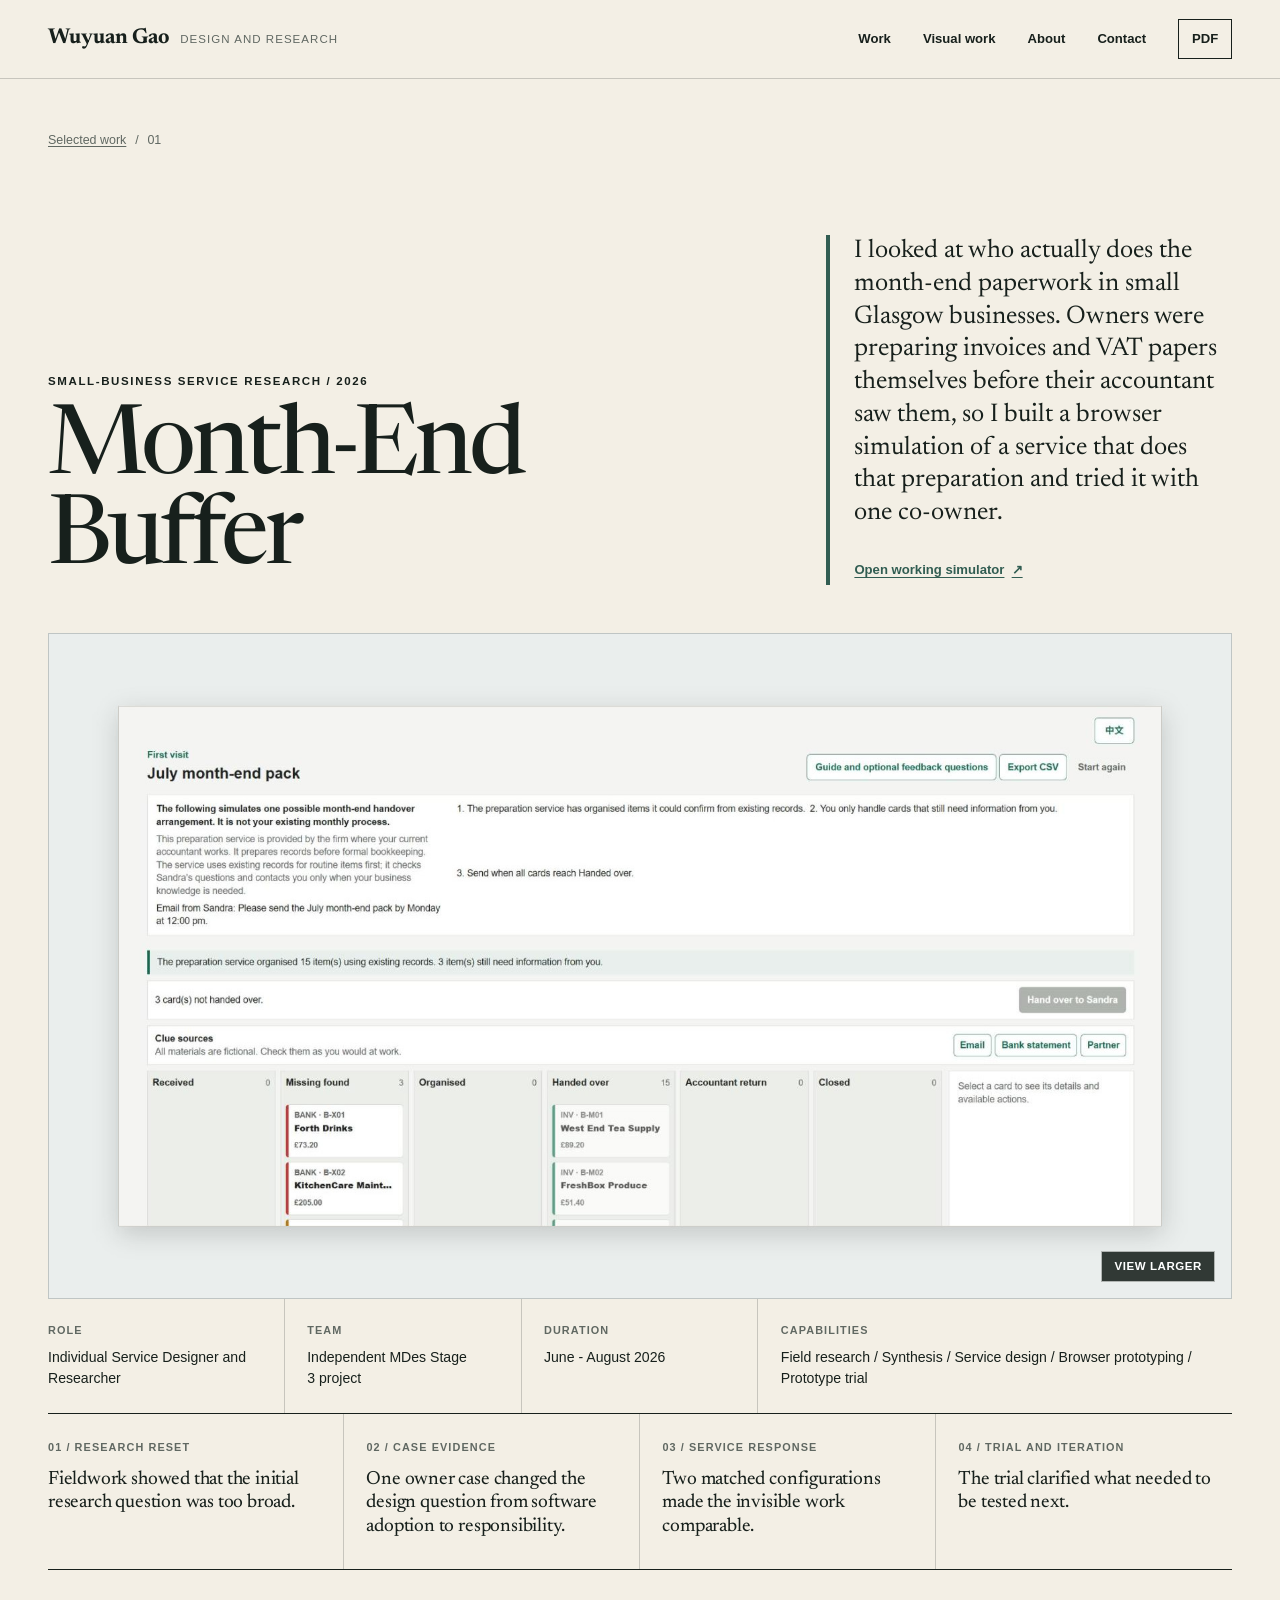
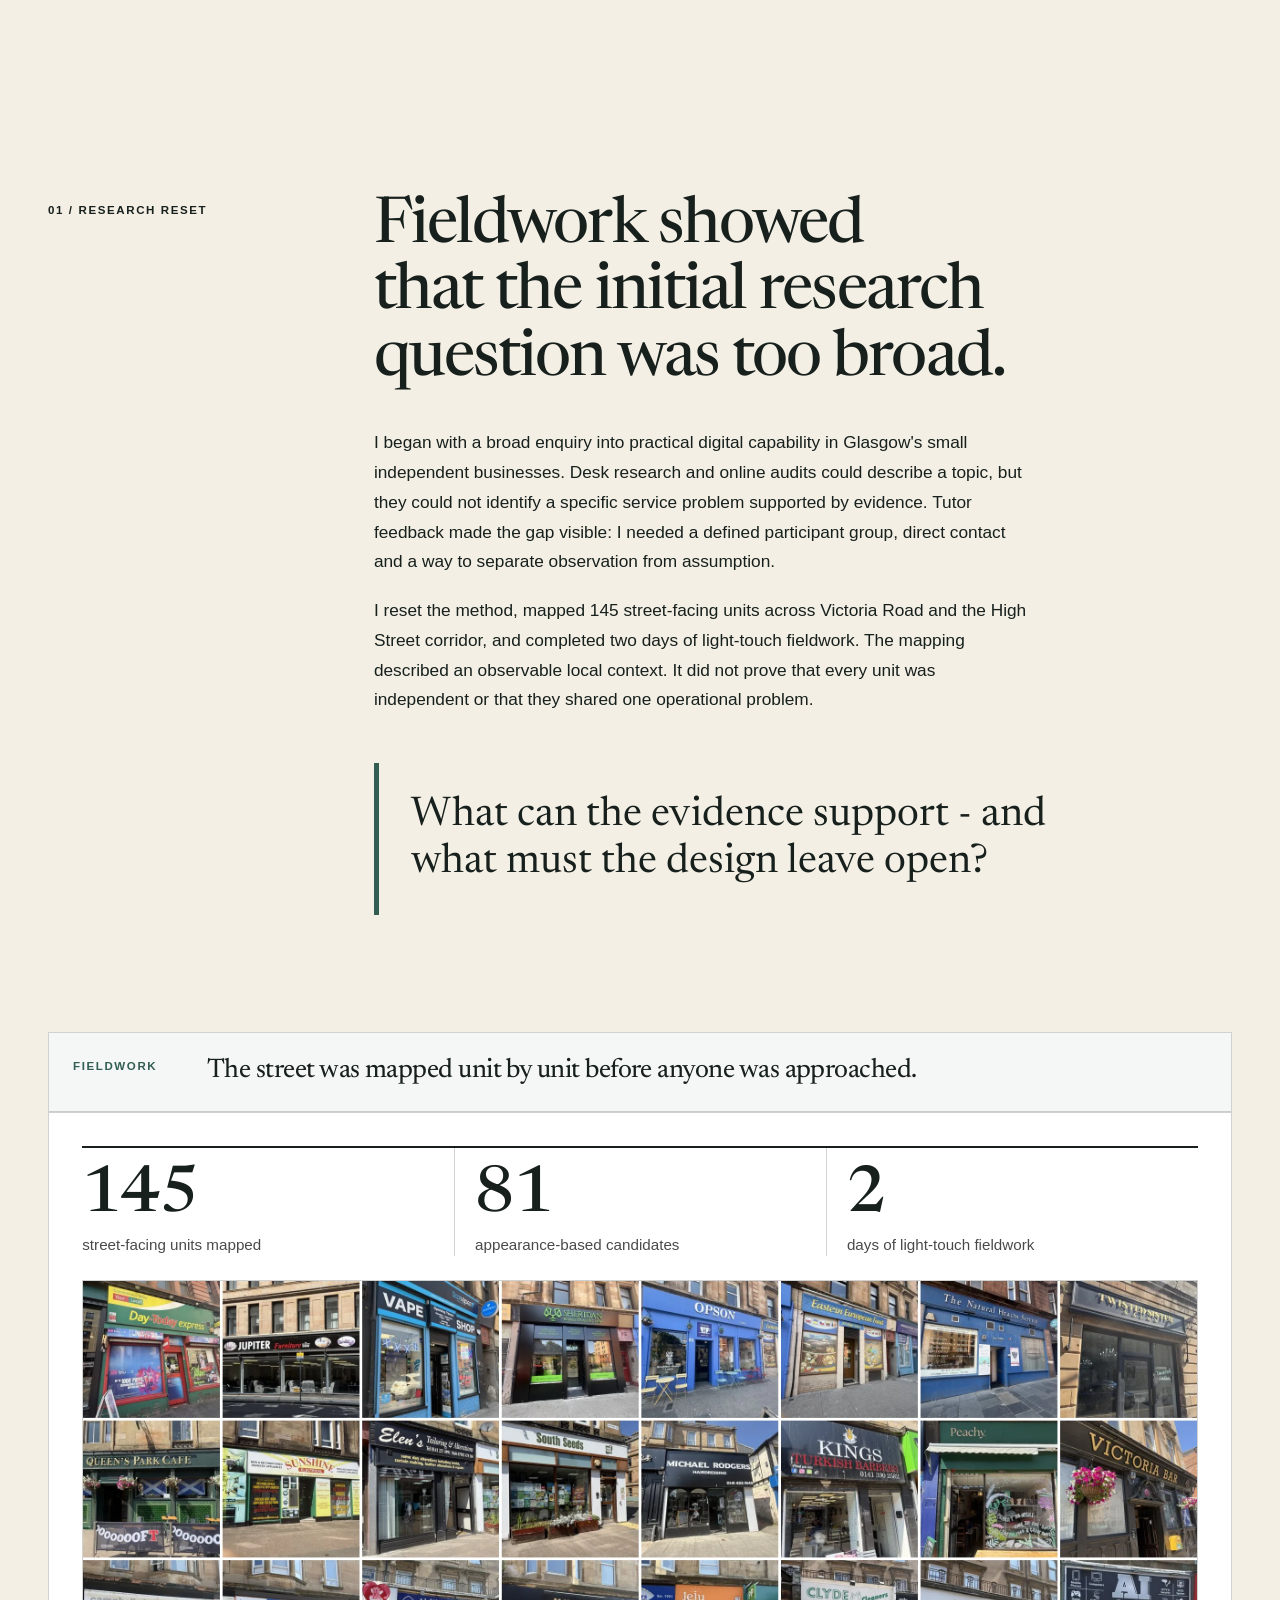
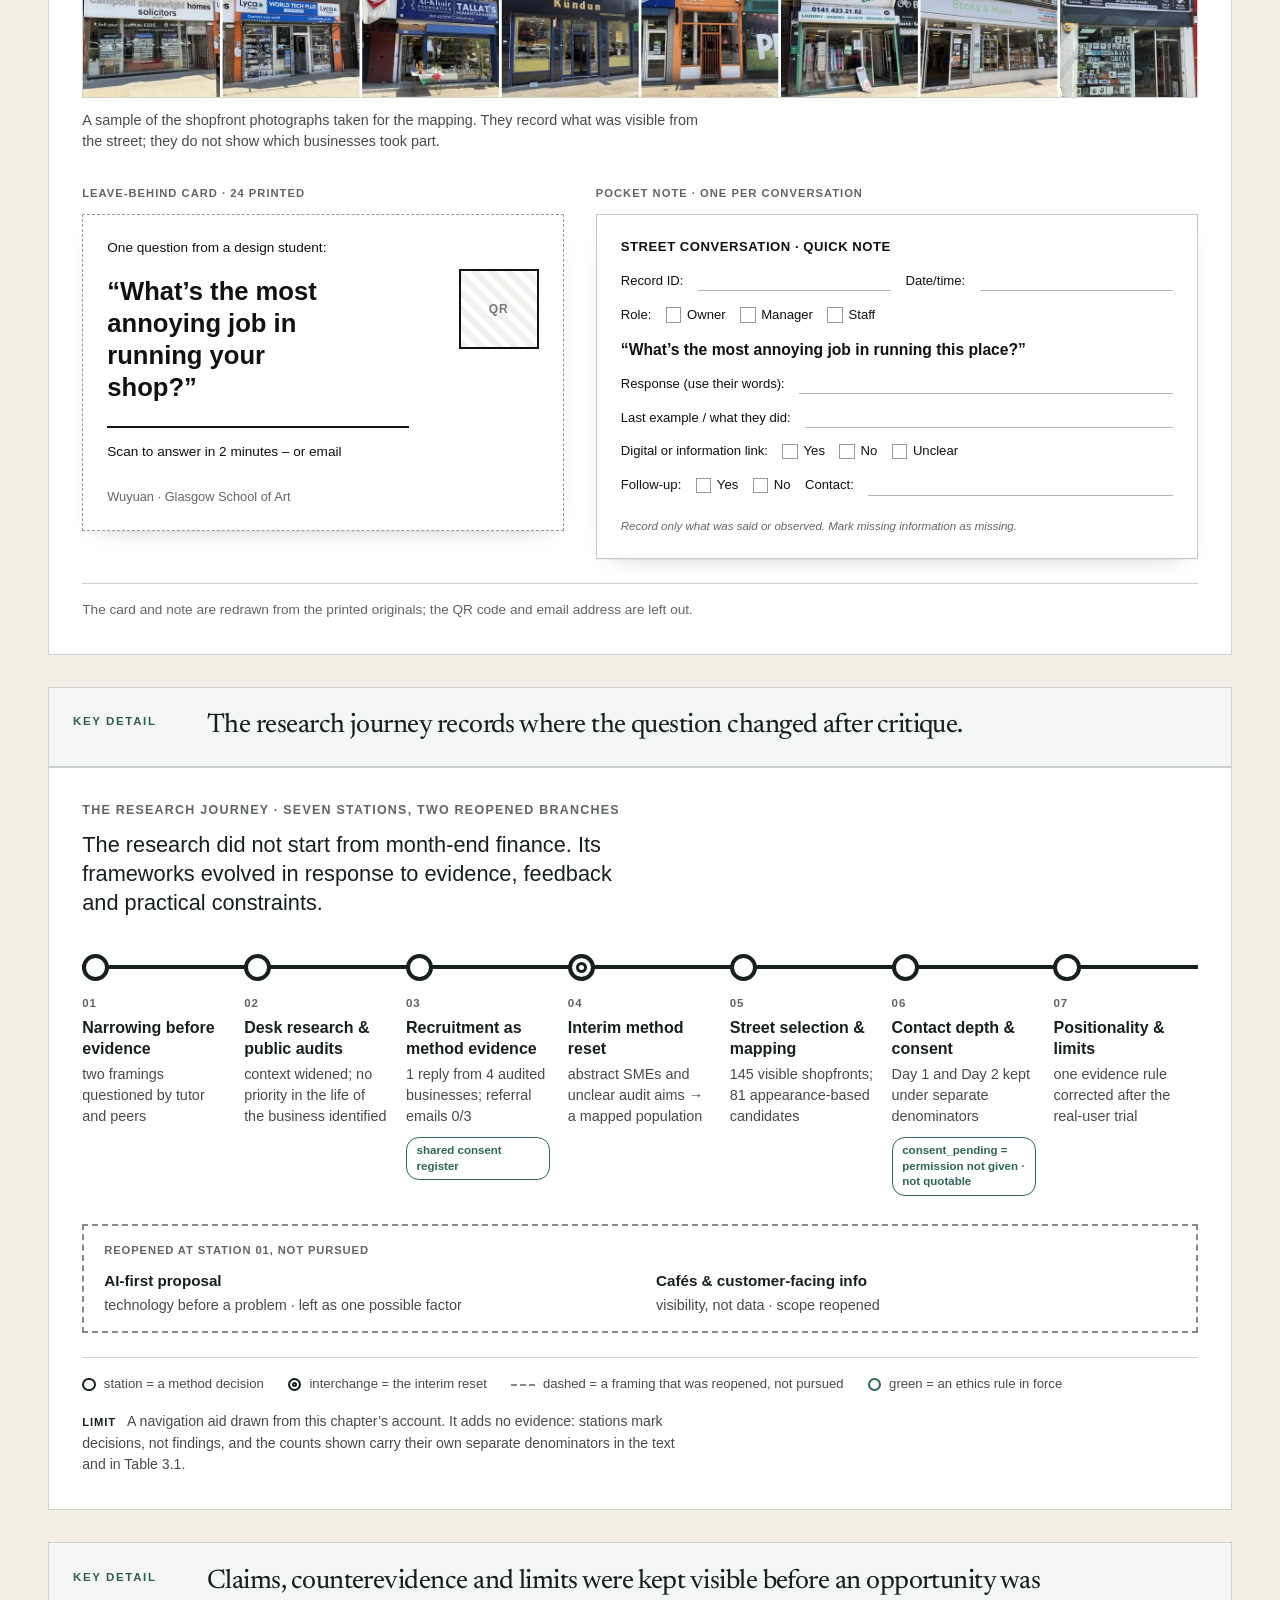
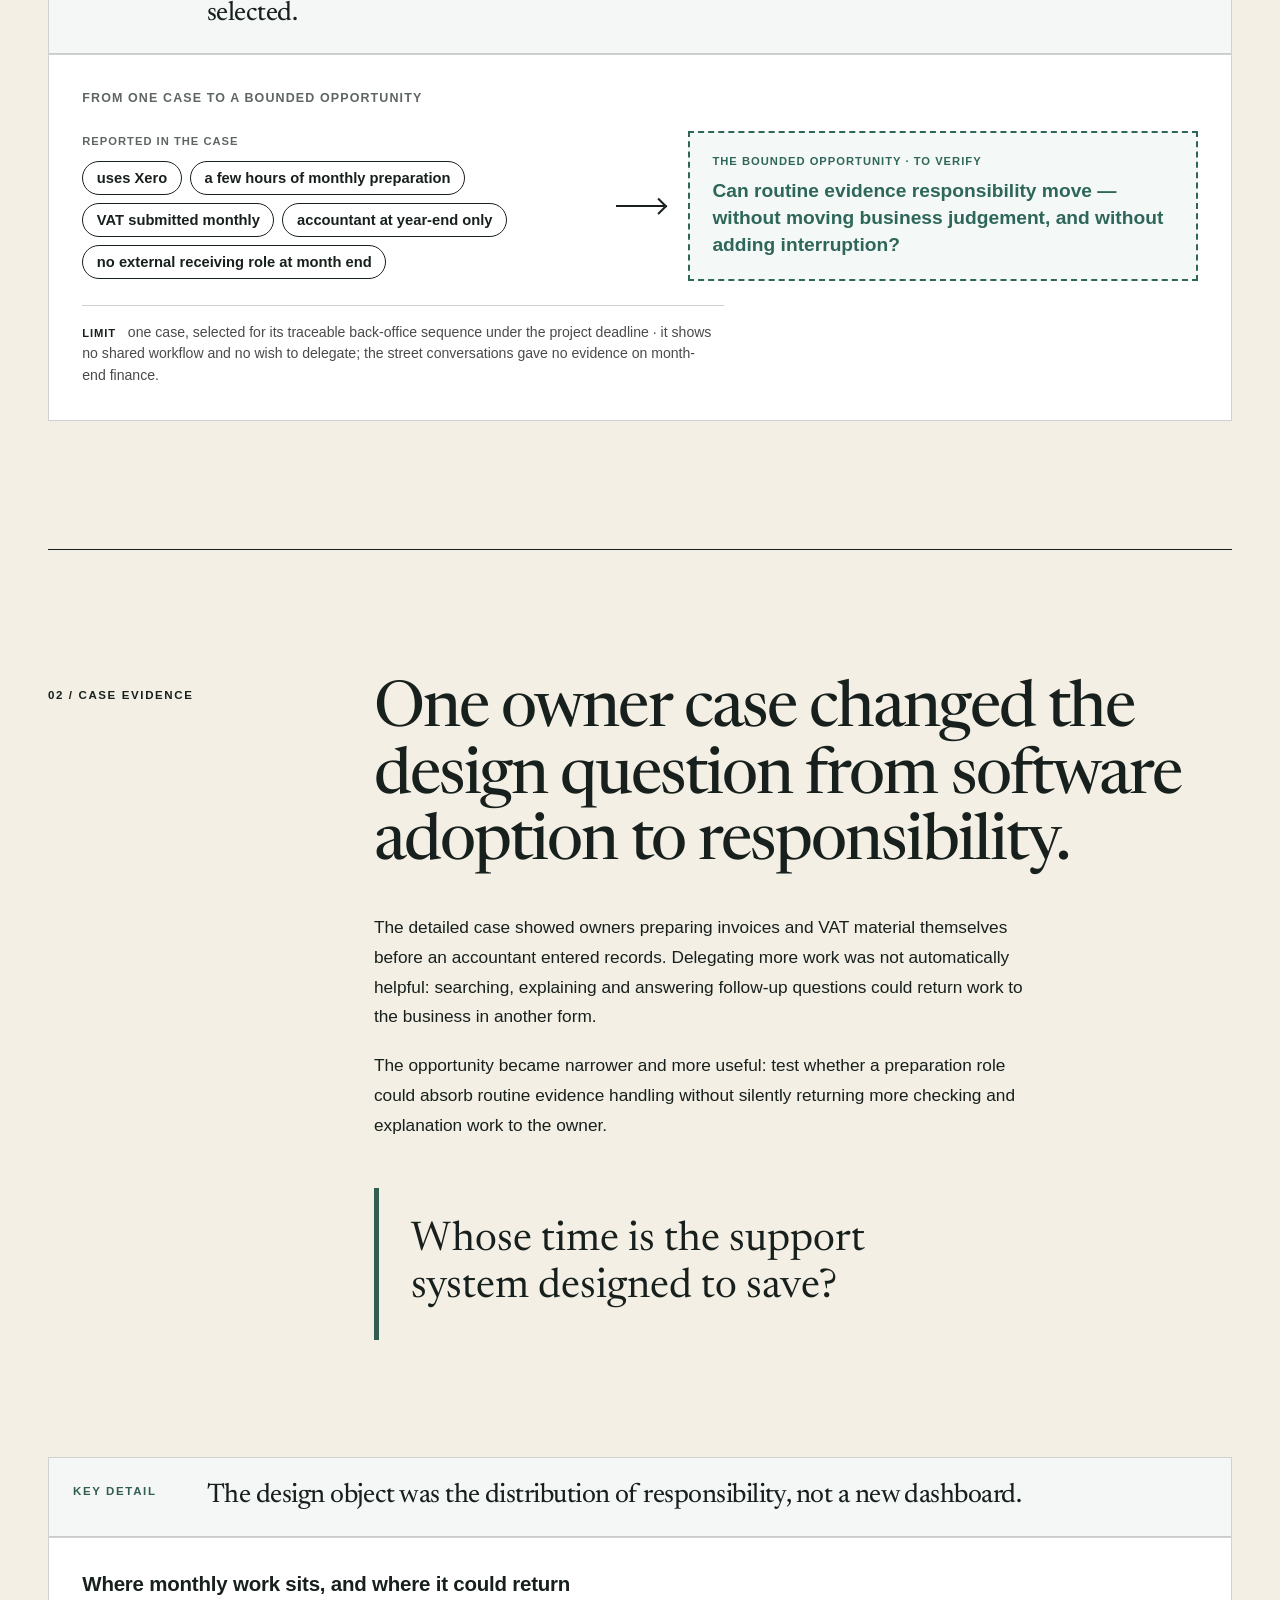
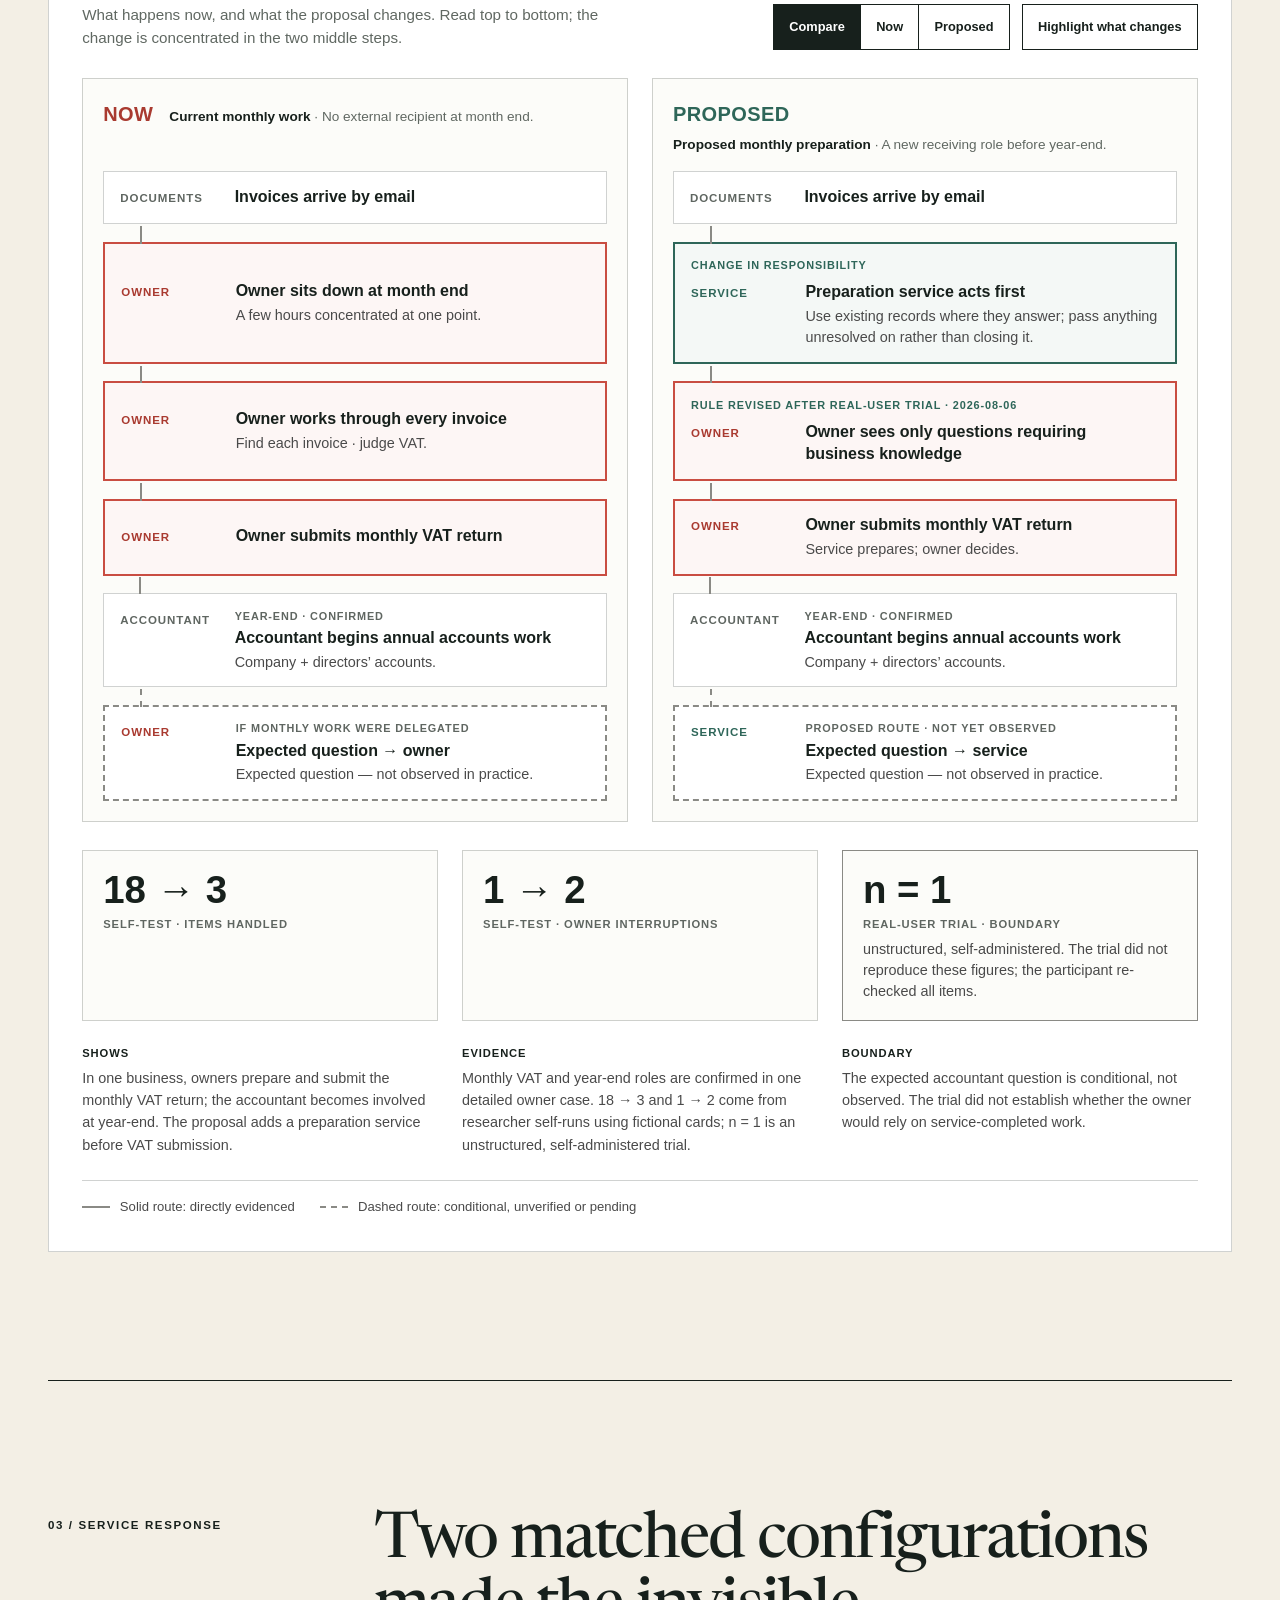
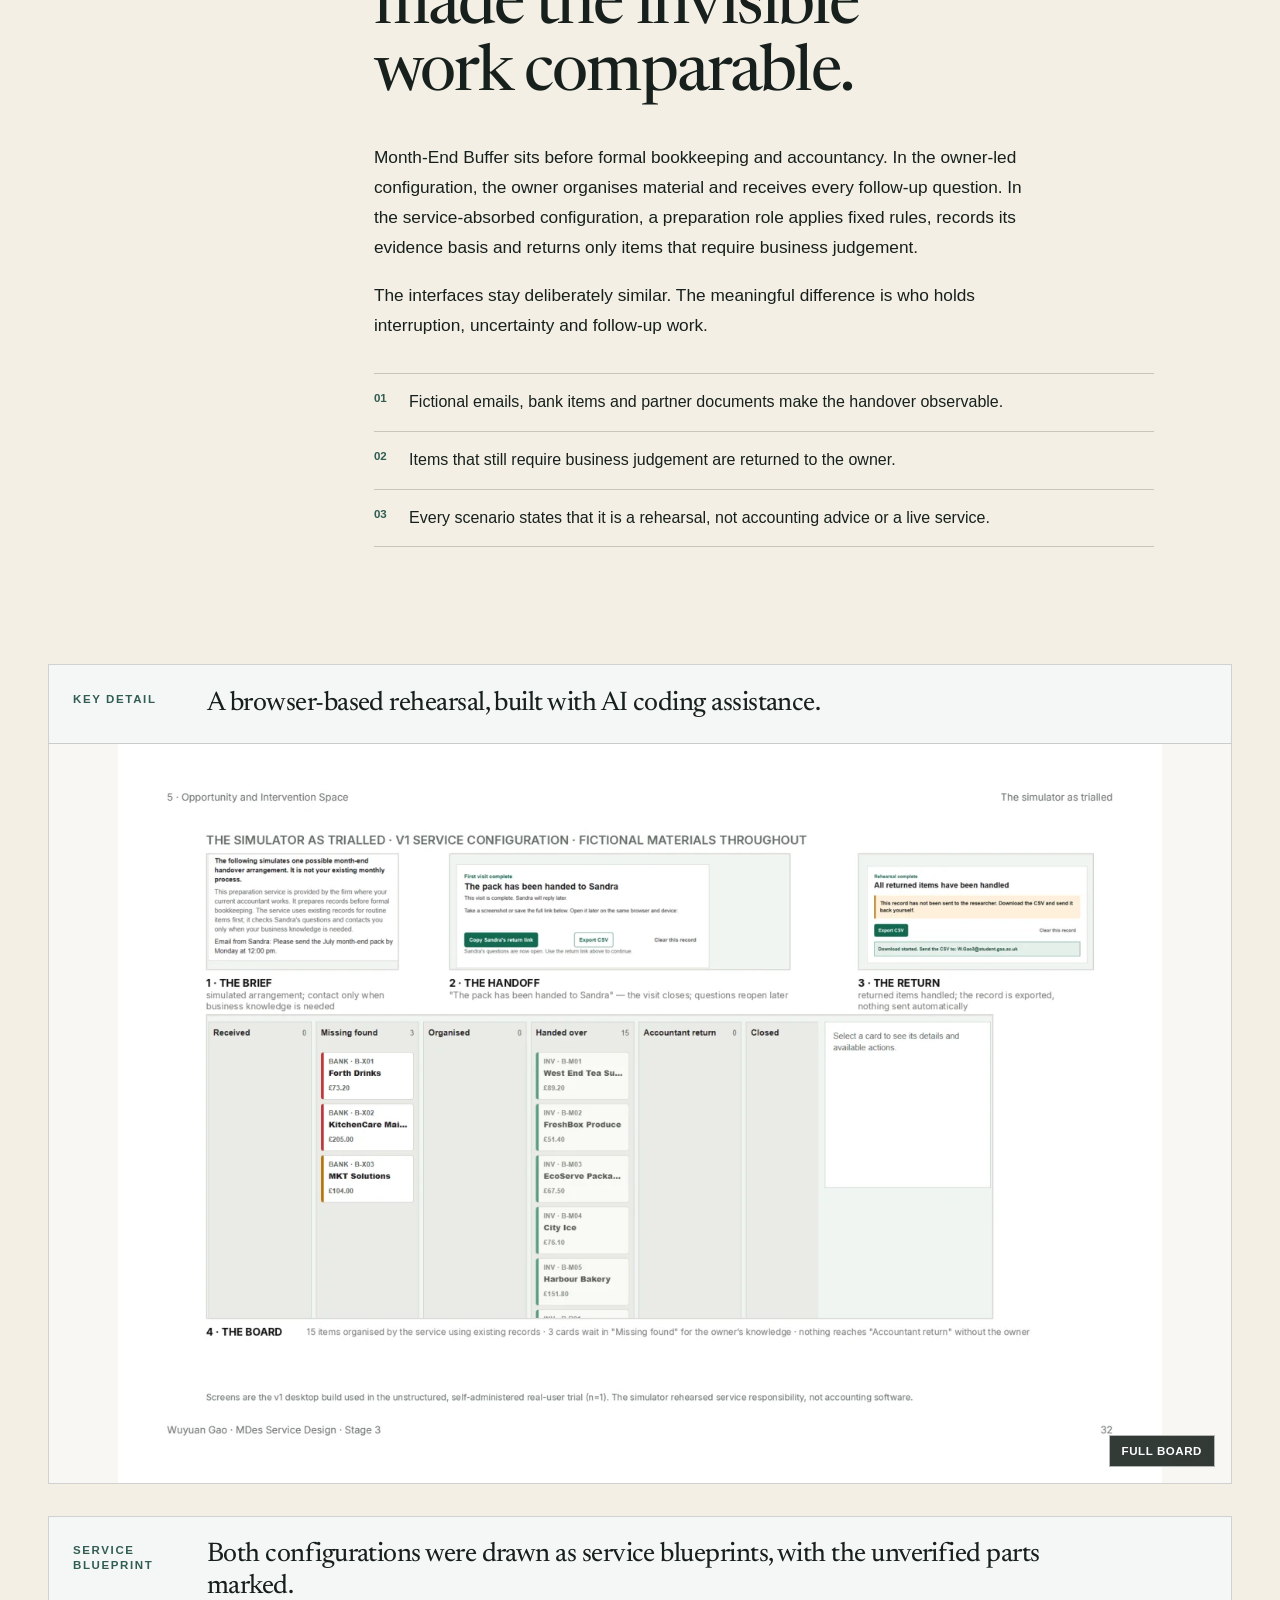
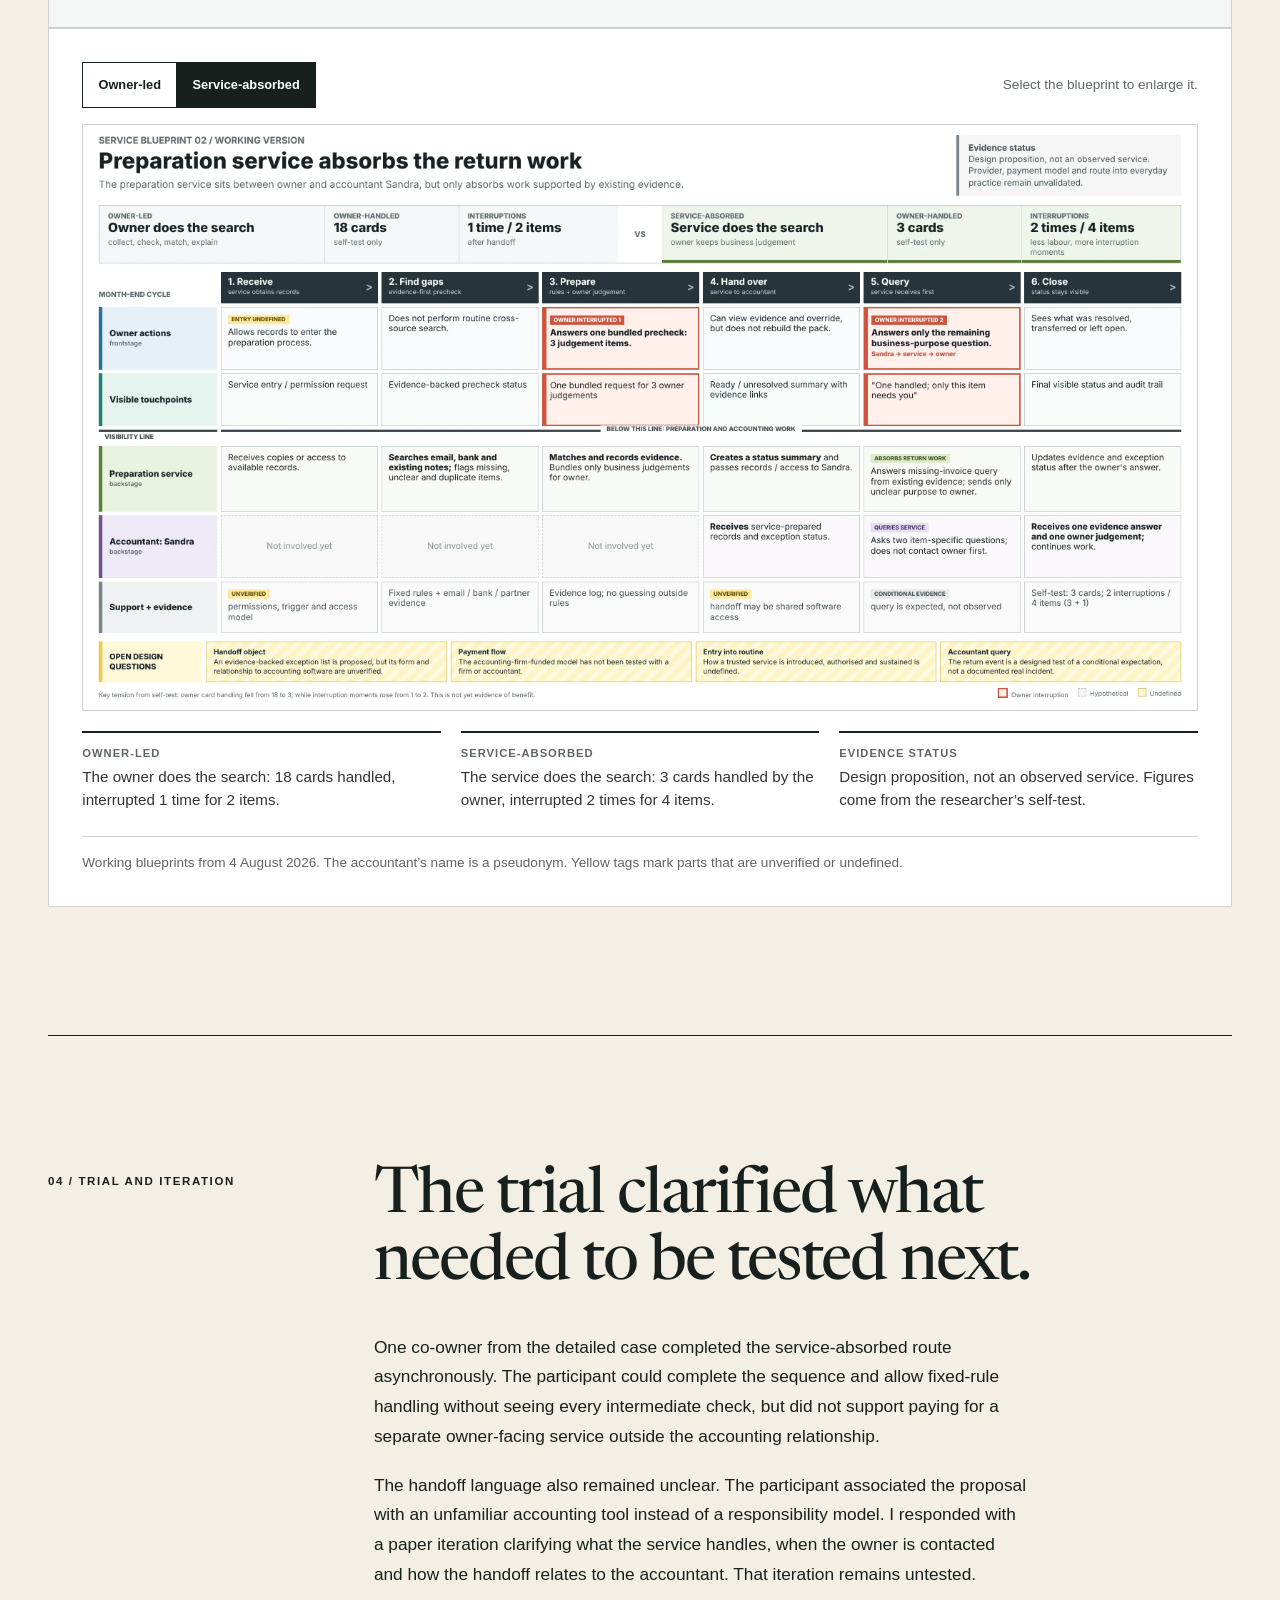
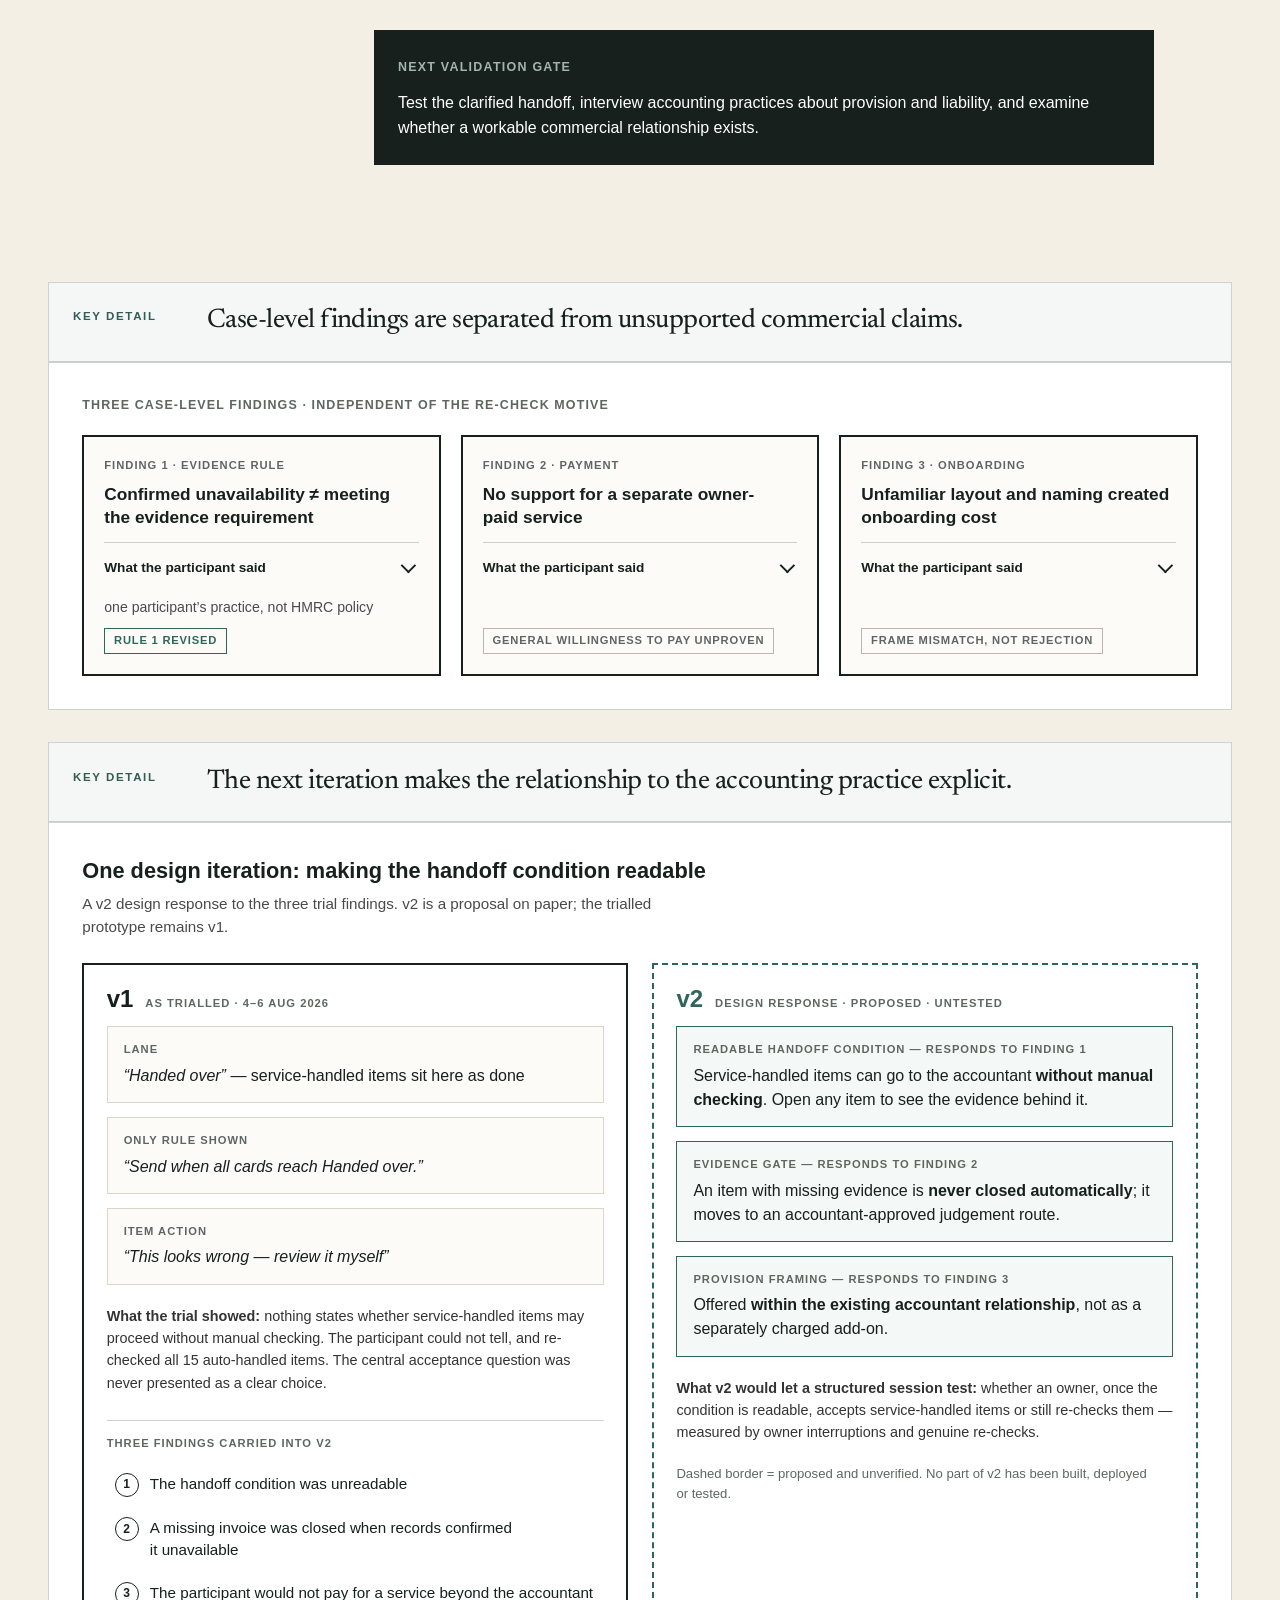
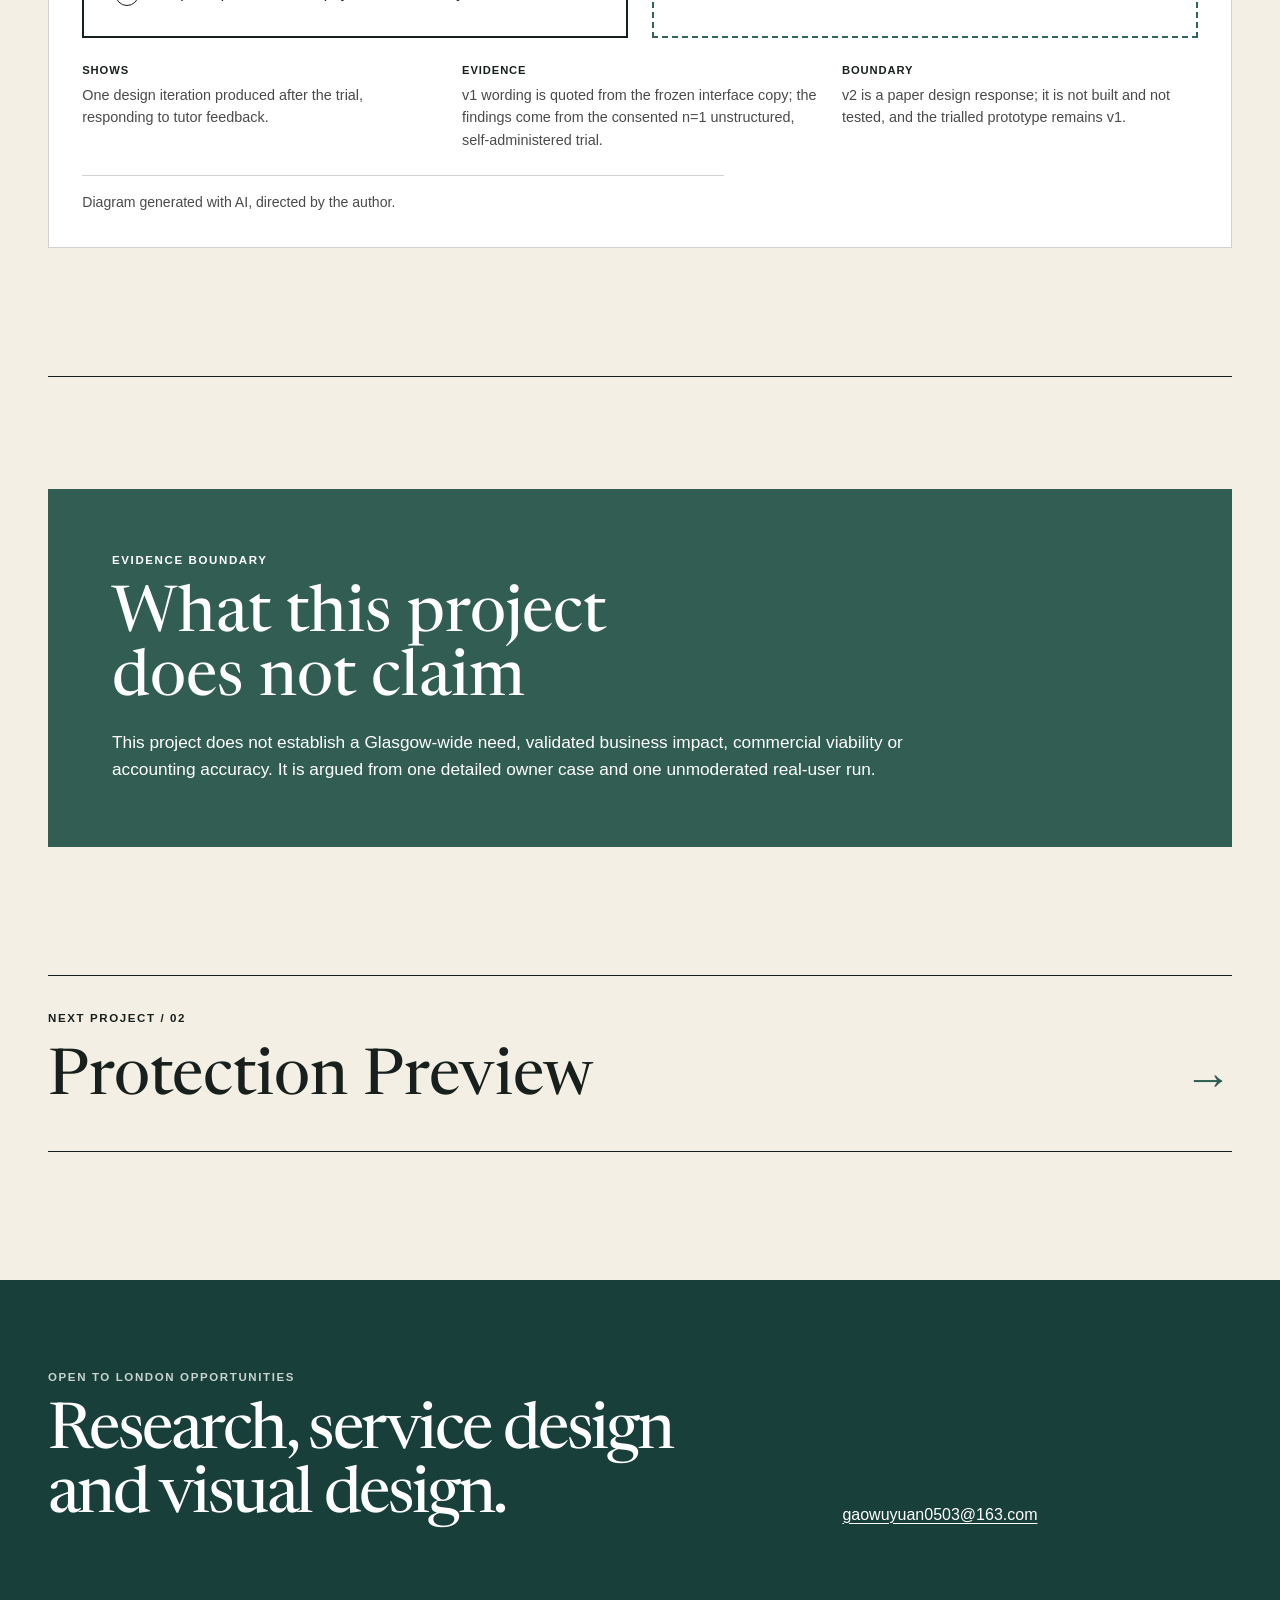
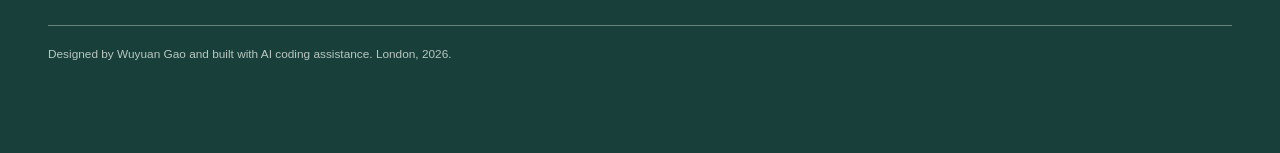
==== commit b588a188: "Preview: service blueprint viewer for Month-End Buffer (English-only renders) Co-Authored-By: Claude" ====
--- a/work/month-end-buffer/index.html
+++ b/work/month-end-buffer/index.html
@@ -1,3 +1,3 @@
 <!doctype html>
 <html lang="en"><head><meta charSet="utf-8"/><meta name="viewport" content="width=device-width, initial-scale=1"/><link rel="preload" as="image" href="../../assets/month-end-board.jpg"/><link rel="stylesheet" href="../../app/globals.css"/><title>Month-End Buffer - Wuyuan Gao</title><meta name="description" content="A study of who does the month-end paperwork in small Glasgow businesses, and a browser simulation of a service that prepares it for the owner."/><meta property="og:title" content="Wuyuan Gao - Service Designer"/><meta property="og:description" content="Evidence-led service design, interaction design and working prototypes."/><meta property="og:type" content="website"/><meta property="og:url" content="https://gaogaomyx.github.io/portfolio/work/month-end-buffer/"/><meta property="og:image" content="https://gaogaomyx.github.io/portfolio/og.png"/><meta property="og:image:width" content="1200"/><meta property="og:image:height" content="630"/><meta name="twitter:card" content="summary_large_image"/><meta name="twitter:image" content="https://gaogaomyx.github.io/portfolio/og.png"/><meta name="twitter:title" content="Wuyuan Gao - Service Designer"/><meta name="twitter:description" content="Evidence-led service design, interaction design and working prototypes."/><meta name="twitter:image:width" content="1200"/><meta name="twitter:image:height" content="630"/><link rel="shortcut icon" href="../../favicon.svg"/><link rel="icon" href="../../favicon.svg"/>
-</head><body><div class="site-shell" style="--project-accent:#315d52"><a class="skip-link" href="#main">Skip to content</a><header class="site-header"><div class="site-header__inner"><a href="../../index.html" class="wordmark" aria-label="Wuyuan Gao home"><span>Wuyuan Gao</span><small>Design and research</small></a><nav class="site-nav" aria-label="Primary navigation"><a href="../../index.html#work">Work</a><a class="nav-visual" href="../../visual/index.html">Visual work</a><a class="nav-about" href="../../index.html#about">About</a><a class="nav-contact" href="mailto:gaowuyuan0503@163.com">Contact</a><a class="nav-download" href="../../Wuyuan-Gao-Portfolio.pdf" download="">PDF</a></nav></div></header><main id="main"><section class="case-hero page-frame"><div class="case-breadcrumb"><a href="../../index.html#work">Selected work</a><span>/</span><span>01</span></div><div class="case-hero__grid"><div><p class="eyebrow">Small-business service research<!-- --> / <!-- -->2026</p><h1><span style="white-space:nowrap">Month-End</span> Buffer</h1></div><div class="case-outcome"><p>I looked at who actually does the month-end paperwork in small Glasgow businesses. Owners were preparing invoices and VAT papers themselves before their accountant saw them, so I built a browser simulation of a service that does that preparation and tried it with one co-owner.</p><div class="link-row"><a class="text-link text-link--primary" href="https://gaogaomyx.github.io/month-end-service-simulator/" target="_blank" rel="noreferrer">Open working simulator<span aria-hidden="true">↗</span></a></div></div></div><figure class="case-hero__figure"><button class="image-zoom-trigger  case-hero__zoom" type="button" aria-label="View larger image: Month-End service rehearsal in use, showing the July month-end pack with cards sorted into columns"><img src="../../assets/month-end-board.jpg" alt="Month-End service rehearsal in use, showing the July month-end pack with cards sorted into columns" loading="eager"/><span class="image-zoom-hint" aria-hidden="true">View larger</span></button></figure><dl class="case-facts"><div><dt>Role</dt><dd>Individual Service Designer and Researcher</dd></div><div><dt>Team</dt><dd>Independent MDes Stage 3 project</dd></div><div><dt>Duration</dt><dd>June - August 2026</dd></div><div><dt>Capabilities</dt><dd>Field research / Synthesis / Service design / Browser prototyping / Prototype trial</dd></div></dl><nav class="case-brief" data-follow aria-label="Case study in brief"><a href="#step-01"><span>01 / Research reset</span><strong>Fieldwork showed that the initial research question was too broad.</strong></a><a href="#step-02"><span>02 / Case evidence</span><strong>One owner case changed the design question from software adoption to responsibility.</strong></a><a href="#step-03"><span>03 / Service response</span><strong>Two matched configurations made the invisible work comparable.</strong></a><a href="#step-04"><span>04 / Trial and iteration</span><strong>The trial clarified what needed to be tested next.</strong></a></nav></section><article class="case-body page-frame"><section class="case-section" id="step-01"><div class="section-index"><p class="eyebrow">01 / Research reset</p></div><div class="section-copy"><h2>Fieldwork showed that the initial research question was too broad.</h2><p>I began with a broad enquiry into practical digital capability in Glasgow&#x27;s small independent businesses. Desk research and online audits could describe a topic, but they could not identify a specific service problem supported by evidence. Tutor feedback made the gap visible: I needed a defined participant group, direct contact and a way to separate observation from assumption.</p><p>I reset the method, mapped 145 street-facing units across Victoria Road and the High Street corridor, and completed two days of light-touch fieldwork. The mapping described an observable local context. It did not prove that every unit was independent or that they shared one operational problem.</p><blockquote>What can the evidence support - and what must the design leave open?</blockquote></div><div class="media-grid"><figure class="media-card media-card--wide"><figcaption class="media-card__lead"><span class="eyebrow">Fieldwork</span><strong>The street was mapped unit by unit before anyone was approached.</strong></figcaption><div class="fig field"><ul class="field-nums"><li><b>145</b><span>street-facing units mapped</span></li><li><b>81</b><span>appearance-based candidates</span></li><li><b>2</b><span>days of light-touch fieldwork</span></li></ul><button class="image-zoom-trigger image-zoom-trigger--natural iterx-shot" type="button" aria-label="View larger image: Twenty-four shopfront photographs from Victoria Road and the High Street corridor in Glasgow"><img src="../../assets/month-street-census.webp" alt="Twenty-four shopfront photographs from Victoria Road and the High Street corridor in Glasgow" loading="lazy"/></button><p class="field-cap">A sample of the shopfront photographs taken for the mapping. They record what was visible from the street; they do not show which businesses took part.</p><div class="field-tools"><div><p class="fig-label">Leave-behind card &middot; 24 printed</p><div class="paper paper--card"><p class="paper-small">One question from a design student:</p><p class="paper-q">&ldquo;What&rsquo;s the most annoying job in running your shop?&rdquo;</p><p class="paper-small paper-rule">Scan to answer in 2 minutes &ndash; or email</p><p class="paper-by">Wuyuan &middot; Glasgow School of Art</p><span class="paper-qr" aria-hidden="true">QR</span></div></div><div><p class="fig-label">Pocket note &middot; one per conversation</p><div class="paper paper--note"><p class="paper-h">Street conversation &middot; quick note</p><p class="paper-line"><span>Record ID:</span><i></i><span>Date/time:</span><i></i></p><p class="paper-line"><span>Role:</span><em>Owner</em><em>Manager</em><em>Staff</em></p><p class="paper-q paper-q--sm">&ldquo;What&rsquo;s the most annoying job in running this place?&rdquo;</p><p class="paper-line"><span>Response (use their words):</span><i></i></p><p class="paper-line"><span>Last example / what they did:</span><i></i></p><p class="paper-line"><span>Digital or information link:</span><em>Yes</em><em>No</em><em>Unclear</em></p><p class="paper-line"><span>Follow-up:</span><em>Yes</em><em>No</em><span>Contact:</span><i></i></p><p class="paper-foot">Record only what was said or observed. Mark missing information as missing.</p></div></div></div><p class="fig-source"><span>The card and note are redrawn from the printed originals; the QR code and email address are left out.</span></p></div></figure><figure class="media-card media-card--wide"><figcaption class="media-card__lead"><span class="eyebrow">Key detail</span><strong>The research journey records where the question changed after critique.</strong></figcaption><div class="journey"><div class="journey-head"><h3>The research journey &middot; seven stations, two reopened branches</h3><p>The research did not start from month-end finance. Its frameworks evolved in response to evidence, feedback and practical constraints.</p></div><ol class="journey-line"><li class="journey-stop"><span class="journey-node" aria-hidden="true"></span><span class="journey-n">01</span><strong>Narrowing before evidence</strong><span class="journey-d">two framings questioned by tutor and peers</span></li><li class="journey-stop"><span class="journey-node" aria-hidden="true"></span><span class="journey-n">02</span><strong>Desk research &amp; public audits</strong><span class="journey-d">context widened; no priority in the life of the business identified</span></li><li class="journey-stop"><span class="journey-node" aria-hidden="true"></span><span class="journey-n">03</span><strong>Recruitment as method evidence</strong><span class="journey-d">1 reply from 4 audited businesses; referral emails 0/3</span><span class="journey-ethics">shared consent register</span></li><li class="journey-stop is-reset"><span class="journey-node" aria-hidden="true"></span><span class="journey-n">04</span><strong>Interim method reset</strong><span class="journey-d">abstract SMEs and unclear audit aims &rarr; a mapped population</span></li><li class="journey-stop"><span class="journey-node" aria-hidden="true"></span><span class="journey-n">05</span><strong>Street selection &amp; mapping</strong><span class="journey-d">145 visible shopfronts; 81 appearance-based candidates</span></li><li class="journey-stop"><span class="journey-node" aria-hidden="true"></span><span class="journey-n">06</span><strong>Contact depth &amp; consent</strong><span class="journey-d">Day 1 and Day 2 kept under separate denominators</span><span class="journey-ethics">consent_pending = permission not given &middot; not quotable</span></li><li class="journey-stop"><span class="journey-node" aria-hidden="true"></span><span class="journey-n">07</span><strong>Positionality &amp; limits</strong><span class="journey-d">one evidence rule corrected after the real-user trial</span></li></ol><div class="journey-branches"><p class="journey-branches__label">Reopened at station 01, not pursued</p><ul><li><strong>AI-first proposal</strong><span>technology before a problem &middot; left as one possible factor</span></li><li><strong>Caf&eacute;s &amp; customer-facing info</strong><span>visibility, not data &middot; scope reopened</span></li></ul></div><p class="journey-key"><span><i class="journey-key__station" aria-hidden="true"></i>station = a method decision</span><span><i class="journey-key__reset" aria-hidden="true"></i>interchange = the interim reset</span><span><i class="journey-key__dashed" aria-hidden="true"></i>dashed = a framing that was reopened, not pursued</span><span><i class="journey-key__ethics" aria-hidden="true"></i>green = an ethics rule in force</span></p><p class="journey-limit"><b>Limit</b> A navigation aid drawn from this chapter&rsquo;s account. It adds no evidence: stations mark decisions, not findings, and the counts shown carry their own separate denominators in the text and in Table 3.1.</p></div></figure><figure class="media-card media-card--wide"><figcaption class="media-card__lead"><span class="eyebrow">Key detail</span><strong>Claims, counterevidence and limits were kept visible before an opportunity was selected.</strong></figcaption><div class="fig opp"><h3 class="fig-title">From one case to a bounded opportunity</h3><div class="opp-flow"><div class="opp-case"><p class="fig-label">Reported in the case</p><ul class="opp-chips"><li>uses Xero</li><li>a few hours of monthly preparation</li><li>VAT submitted monthly</li><li>accountant at year-end only</li><li>no external receiving role at month end</li></ul></div><span class="opp-arrow" aria-hidden="true"></span><div class="opp-target"><p class="fig-label">The bounded opportunity &middot; to verify</p><p class="opp-q">Can routine evidence responsibility move &mdash; without moving business judgement, and without adding interruption?</p></div></div><p class="fig-limit"><b>Limit</b> one case, selected for its traceable back-office sequence under the project deadline &middot; it shows no shared workflow and no wish to delegate; the street conversations gave no evidence on month-end finance.</p></div></figure></div></section><section class="case-section" id="step-02"><div class="section-index"><p class="eyebrow">02 / Case evidence</p></div><div class="section-copy"><h2>One owner case changed the design question from software adoption to responsibility.</h2><p>The detailed case showed owners preparing invoices and VAT material themselves before an accountant entered records. Delegating more work was not automatically helpful: searching, explaining and answering follow-up questions could return work to the business in another form.</p><p>The opportunity became narrower and more useful: test whether a preparation role could absorb routine evidence handling without silently returning more checking and explanation work to the owner.</p><blockquote>Whose time is the support system designed to save?</blockquote></div><div class="media-grid"><figure class="media-card media-card--wide"><figcaption class="media-card__lead"><span class="eyebrow">Key detail</span><strong>The design object was the distribution of responsibility, not a new dashboard.</strong></figcaption><div class="resp" data-resp data-view="compare"><div class="resp-head"><div><h3>Where monthly work sits, and where it could return</h3><p>What happens now, and what the proposal changes. Read top to bottom; the change is concentrated in the two middle steps.</p></div><div class="resp-controls"><div class="resp-seg" role="group" aria-label="Choose which configuration to show"><button type="button" data-resp-view="compare" aria-pressed="true">Compare</button><button type="button" data-resp-view="now" aria-pressed="false">Now</button><button type="button" data-resp-view="proposed" aria-pressed="false">Proposed</button></div><button type="button" class="resp-toggle" data-resp-changes aria-pressed="false">Highlight what changes</button></div></div><div class="resp-lanes"><section class="resp-lane resp-lane--now" aria-labelledby="resp-now"><header><h4 id="resp-now">Now</h4><p><b>Current monthly work</b> &middot; No external recipient at month end.</p></header><ol><li class="resp-step resp-step--doc"><span class="resp-role">Documents</span><div class="resp-text"><strong>Invoices arrive by email</strong></div></li><li class="resp-step resp-step--owner is-change"><span class="resp-role">Owner</span><div class="resp-text"><strong>Owner sits down at month end</strong><span class="resp-sub">A few hours concentrated at one point.</span></div></li><li class="resp-step resp-step--owner is-change"><span class="resp-role">Owner</span><div class="resp-text"><strong>Owner works through every invoice</strong><span class="resp-sub">Find each invoice &middot; judge VAT.</span></div></li><li class="resp-step resp-step--owner"><span class="resp-role">Owner</span><div class="resp-text"><strong>Owner submits monthly VAT return</strong></div></li><li class="resp-step resp-step--acct"><span class="resp-role">Accountant</span><div class="resp-text"><span class="resp-label">Year-end &middot; confirmed</span><strong>Accountant begins annual accounts work</strong><span class="resp-sub">Company + directors&rsquo; accounts.</span></div></li><li class="resp-step resp-step--owner is-conditional"><span class="resp-role">Owner</span><div class="resp-text"><span class="resp-label">If monthly work were delegated</span><strong>Expected question &rarr; owner</strong><span class="resp-sub">Expected question &mdash; not observed in practice.</span></div></li></ol></section><section class="resp-lane resp-lane--proposed" aria-labelledby="resp-proposed"><header><h4 id="resp-proposed">Proposed</h4><p><b>Proposed monthly preparation</b> &middot; A new receiving role before year-end.</p></header><ol><li class="resp-step resp-step--doc"><span class="resp-role">Documents</span><div class="resp-text"><strong>Invoices arrive by email</strong></div></li><li class="resp-step resp-step--service is-change"><p class="resp-note">Change in responsibility</p><span class="resp-role">Service</span><div class="resp-text"><strong>Preparation service acts first</strong><span class="resp-sub">Use existing records where they answer; pass anything unresolved on rather than closing it.</span></div></li><li class="resp-step resp-step--owner is-change"><p class="resp-note">Rule revised after real-user trial &middot; 2026-08-06</p><span class="resp-role">Owner</span><div class="resp-text"><strong>Owner sees only questions requiring business knowledge</strong></div></li><li class="resp-step resp-step--owner"><span class="resp-role">Owner</span><div class="resp-text"><strong>Owner submits monthly VAT return</strong><span class="resp-sub">Service prepares; owner decides.</span></div></li><li class="resp-step resp-step--acct"><span class="resp-role">Accountant</span><div class="resp-text"><span class="resp-label">Year-end &middot; confirmed</span><strong>Accountant begins annual accounts work</strong><span class="resp-sub">Company + directors&rsquo; accounts.</span></div></li><li class="resp-step resp-step--service is-conditional"><span class="resp-role">Service</span><div class="resp-text"><span class="resp-label">Proposed route &middot; not yet observed</span><strong>Expected question &rarr; service</strong><span class="resp-sub">Expected question &mdash; not observed in practice.</span></div></li></ol></section></div><dl class="resp-metrics"><div><dt>Self-test &middot; items handled</dt><dd>18 &rarr; 3</dd></div><div><dt>Self-test &middot; owner interruptions</dt><dd>1 &rarr; 2</dd></div><div class="resp-metrics__boundary"><dt>Real-user trial &middot; boundary</dt><dd>n = 1</dd><dd class="resp-metrics__note">unstructured, self-administered. The trial did not reproduce these figures; the participant re-checked all items.</dd></div></dl><div class="resp-bands"><p><b>Shows</b> In one business, owners prepare and submit the monthly VAT return; the accountant becomes involved at year-end. The proposal adds a preparation service before VAT submission.</p><p><b>Evidence</b> Monthly VAT and year-end roles are confirmed in one detailed owner case. 18 &rarr; 3 and 1 &rarr; 2 come from researcher self-runs using fictional cards; n = 1 is an unstructured, self-administered trial.</p><p><b>Boundary</b> The expected accountant question is conditional, not observed. The trial did not establish whether the owner would rely on service-completed work.</p></div><p class="resp-key"><span class="resp-key__solid" aria-hidden="true"></span>Solid route: directly evidenced<span class="resp-key__dashed" aria-hidden="true"></span>Dashed route: conditional, unverified or pending</p></div></figure></div></section><section class="case-section" id="step-03"><div class="section-index"><p class="eyebrow">03 / Service response</p></div><div class="section-copy"><h2>Two matched configurations made the invisible work comparable.</h2><p>Month-End Buffer sits before formal bookkeeping and accountancy. In the owner-led configuration, the owner organises material and receives every follow-up question. In the service-absorbed configuration, a preparation role applies fixed rules, records its evidence basis and returns only items that require business judgement.</p><p>The interfaces stay deliberately similar. The meaningful difference is who holds interruption, uncertainty and follow-up work.</p><ul class="evidence-list"><li>Fictional emails, bank items and partner documents make the handover observable.</li><li>Items that still require business judgement are returned to the owner.</li><li>Every scenario states that it is a rehearsal, not accounting advice or a live service.</li></ul></div><div class="media-grid"><figure class="media-card media-card--wide"><figcaption class="media-card__lead"><span class="eyebrow">Key detail</span><strong>A browser-based rehearsal, built with AI coding assistance.</strong></figcaption><button class="image-zoom-trigger image-zoom-trigger--focused" type="button" aria-label="View larger image: Month-End Buffer service simulator screens" style="--preview-scale:1.2;--preview-x:50%;--preview-y:48%"><img src="../../assets/month-simulator.webp" alt="Month-End Buffer service simulator screens" loading="lazy"/><span class="image-zoom-hint" aria-hidden="true">Full board</span></button></figure></div></section><section class="case-section" id="step-04"><div class="section-index"><p class="eyebrow">04 / Trial and iteration</p></div><div class="section-copy"><h2>The trial clarified what needed to be tested next.</h2><p>One co-owner from the detailed case completed the service-absorbed route asynchronously. The participant could complete the sequence and allow fixed-rule handling without seeing every intermediate check, but did not support paying for a separate owner-facing service outside the accounting relationship.</p><p>The handoff language also remained unclear. The participant associated the proposal with an unfamiliar accounting tool instead of a responsibility model. I responded with a paper iteration clarifying what the service handles, when the owner is contacted and how the handoff relates to the accountant. That iteration remains untested.</p><aside class="case-callout"><strong>Next validation gate</strong><p>Test the clarified handoff, interview accounting practices about provision and liability, and examine whether a workable commercial relationship exists.</p></aside></div><div class="media-grid"><figure class="media-card"><figcaption class="media-card__lead"><span class="eyebrow">Key detail</span><strong>Case-level findings are separated from unsupported commercial claims.</strong></figcaption><div class="fig finds"><h3 class="fig-title">Three case-level findings &middot; independent of the re-check motive</h3><ol class="finds-grid"><li class="find"><p class="fig-label">Finding 1 &middot; evidence rule</p><strong>Confirmed unavailability &ne; meeting the evidence requirement</strong><details class="fig-details find-quote"><summary>What the participant said</summary><blockquote>&ldquo;In a VAT return situation, we don&rsquo;t always have something to attach but 95% of the time when we are claiming VAT back we do. If you leave lots of lines without attachments it&rsquo;s a bit of a red flag for HMRC&rdquo;<cite>Participant, real-user trial</cite></blockquote></details><p class="find-sub">one participant&rsquo;s practice, not HMRC policy</p><span class="find-tag find-tag--on">Rule 1 revised</span></li><li class="find"><p class="fig-label">Finding 2 &middot; payment</p><strong>No support for a separate owner-paid service</strong><details class="fig-details find-quote"><summary>What the participant said</summary><blockquote>&ldquo;Other than the accountant, an extra service we&rsquo;d pay for, not really.&rdquo;<cite>Participant, real-user trial</cite></blockquote></details><span class="find-tag">General willingness to pay unproven</span></li><li class="find"><p class="fig-label">Finding 3 &middot; onboarding</p><strong>Unfamiliar layout and naming created onboarding cost</strong><details class="fig-details find-quote"><summary>What the participant said</summary><blockquote>&ldquo;mostly the unfamiliar layout and naming of things, compared to our accounting software.&rdquo;<cite>Participant, real-user trial</cite></blockquote></details><span class="find-tag">Frame mismatch, not rejection</span></li></ol></div></figure><figure class="media-card"><figcaption class="media-card__lead"><span class="eyebrow">Key detail</span><strong>The next iteration makes the relationship to the accounting practice explicit.</strong></figcaption><div class="fig iter" data-iter><div class="fig-head"><h3>One design iteration: making the handoff condition readable</h3><p>A v2 design response to the three trial findings. v2 is a proposal on paper; the trialled prototype remains v1.</p></div><div class="iter-cols"><section class="iter-col iter-col--v1"><p class="iter-ver"><b>v1</b><span>As trialled &middot; 4&ndash;6 Aug 2026</span></p><div class="iter-item"><p class="fig-label">Lane</p><p><q>Handed over</q> &mdash; service-handled items sit here as done</p></div><div class="iter-item"><p class="fig-label">Only rule shown</p><p><q>Send when all cards reach Handed over.</q></p></div><div class="iter-item"><p class="fig-label">Item action</p><p><q>This looks wrong &mdash; review it myself</q></p></div><p class="iter-note"><b>What the trial showed:</b> nothing states whether service-handled items may proceed without manual checking. The participant could not tell, and re-checked all 15 auto-handled items. The central acceptance question was never presented as a clear choice.</p><p class="fig-label iter-carry">Three findings carried into v2</p><ol class="iter-findings"><li tabindex="0" data-f="1"><span>1</span>The handoff condition was unreadable</li><li tabindex="0" data-f="2"><span>2</span>A missing invoice was closed when records confirmed it unavailable</li><li tabindex="0" data-f="3"><span>3</span>The participant would not pay for a service beyond the accountant</li></ol></section><section class="iter-col iter-col--v2"><p class="iter-ver"><b>v2</b><span>Design response &middot; proposed &middot; untested</span></p><div class="iter-item" tabindex="0" data-f="1"><p class="fig-label">Readable handoff condition &mdash; responds to finding 1</p><p>Service-handled items can go to the accountant <strong>without manual checking</strong>. Open any item to see the evidence behind it.</p></div><div class="iter-item" tabindex="0" data-f="2"><p class="fig-label">Evidence gate &mdash; responds to finding 2</p><p>An item with missing evidence is <strong>never closed automatically</strong>; it moves to an accountant-approved judgement route.</p></div><div class="iter-item" tabindex="0" data-f="3"><p class="fig-label">Provision framing &mdash; responds to finding 3</p><p>Offered <strong>within the existing accountant relationship</strong>, not as a separately charged add-on.</p></div><p class="iter-note"><b>What v2 would let a structured session test:</b> whether an owner, once the condition is readable, accepts service-handled items or still re-checks them &mdash; measured by owner interruptions and genuine re-checks.</p><p class="iter-note iter-note--quiet">Dashed border = proposed and unverified. No part of v2 has been built, deployed or tested.</p></section></div><div class="resp-bands"><p><b>Shows</b>One design iteration produced after the trial, responding to tutor feedback.</p><p><b>Evidence</b>v1 wording is quoted from the frozen interface copy; the findings come from the consented n=1 unstructured, self-administered trial.</p><p><b>Boundary</b>v2 is a paper design response; it is not built and not tested, and the trialled prototype remains v1.</p></div><p class="fig-limit">Diagram generated with AI, directed by the author.</p></div></figure></div></section><section class="evidence-boundary"><p class="eyebrow">Evidence boundary</p><h2>What this project does not claim</h2><p>This project does not establish a Glasgow-wide need, validated business impact, commercial viability or accounting accuracy. It is argued from one detailed owner case and one unmoderated real-user run.</p></section></article><a href="../../work/protection-preview/index.html" class="next-project"><span class="eyebrow">Next project / <!-- -->02</span><strong>Protection Preview</strong><span aria-hidden="true">→</span></a></main><footer class="site-footer" id="contact"><div><p class="eyebrow eyebrow--light">Open to London opportunities</p><h2>Research, service design and visual design.</h2></div><div class="footer-links"><a href="mailto:gaowuyuan0503@163.com">gaowuyuan0503@163.com</a></div><p class="footer-note">Designed by Wuyuan Gao and built with AI coding assistance. London, 2026.</p></footer></div><script src="../../local-viewer.js" defer></script></body></html>+</head><body><div class="site-shell" style="--project-accent:#315d52"><a class="skip-link" href="#main">Skip to content</a><header class="site-header"><div class="site-header__inner"><a href="../../index.html" class="wordmark" aria-label="Wuyuan Gao home"><span>Wuyuan Gao</span><small>Design and research</small></a><nav class="site-nav" aria-label="Primary navigation"><a href="../../index.html#work">Work</a><a class="nav-visual" href="../../visual/index.html">Visual work</a><a class="nav-about" href="../../index.html#about">About</a><a class="nav-contact" href="mailto:gaowuyuan0503@163.com">Contact</a><a class="nav-download" href="../../Wuyuan-Gao-Portfolio.pdf" download="">PDF</a></nav></div></header><main id="main"><section class="case-hero page-frame"><div class="case-breadcrumb"><a href="../../index.html#work">Selected work</a><span>/</span><span>01</span></div><div class="case-hero__grid"><div><p class="eyebrow">Small-business service research<!-- --> / <!-- -->2026</p><h1><span style="white-space:nowrap">Month-End</span> Buffer</h1></div><div class="case-outcome"><p>I looked at who actually does the month-end paperwork in small Glasgow businesses. Owners were preparing invoices and VAT papers themselves before their accountant saw them, so I built a browser simulation of a service that does that preparation and tried it with one co-owner.</p><div class="link-row"><a class="text-link text-link--primary" href="https://gaogaomyx.github.io/month-end-service-simulator/" target="_blank" rel="noreferrer">Open working simulator<span aria-hidden="true">↗</span></a></div></div></div><figure class="case-hero__figure"><button class="image-zoom-trigger  case-hero__zoom" type="button" aria-label="View larger image: Month-End service rehearsal in use, showing the July month-end pack with cards sorted into columns"><img src="../../assets/month-end-board.jpg" alt="Month-End service rehearsal in use, showing the July month-end pack with cards sorted into columns" loading="eager"/><span class="image-zoom-hint" aria-hidden="true">View larger</span></button></figure><dl class="case-facts"><div><dt>Role</dt><dd>Individual Service Designer and Researcher</dd></div><div><dt>Team</dt><dd>Independent MDes Stage 3 project</dd></div><div><dt>Duration</dt><dd>June - August 2026</dd></div><div><dt>Capabilities</dt><dd>Field research / Synthesis / Service design / Browser prototyping / Prototype trial</dd></div></dl><nav class="case-brief" data-follow aria-label="Case study in brief"><a href="#step-01"><span>01 / Research reset</span><strong>Fieldwork showed that the initial research question was too broad.</strong></a><a href="#step-02"><span>02 / Case evidence</span><strong>One owner case changed the design question from software adoption to responsibility.</strong></a><a href="#step-03"><span>03 / Service response</span><strong>Two matched configurations made the invisible work comparable.</strong></a><a href="#step-04"><span>04 / Trial and iteration</span><strong>The trial clarified what needed to be tested next.</strong></a></nav></section><article class="case-body page-frame"><section class="case-section" id="step-01"><div class="section-index"><p class="eyebrow">01 / Research reset</p></div><div class="section-copy"><h2>Fieldwork showed that the initial research question was too broad.</h2><p>I began with a broad enquiry into practical digital capability in Glasgow&#x27;s small independent businesses. Desk research and online audits could describe a topic, but they could not identify a specific service problem supported by evidence. Tutor feedback made the gap visible: I needed a defined participant group, direct contact and a way to separate observation from assumption.</p><p>I reset the method, mapped 145 street-facing units across Victoria Road and the High Street corridor, and completed two days of light-touch fieldwork. The mapping described an observable local context. It did not prove that every unit was independent or that they shared one operational problem.</p><blockquote>What can the evidence support - and what must the design leave open?</blockquote></div><div class="media-grid"><figure class="media-card media-card--wide"><figcaption class="media-card__lead"><span class="eyebrow">Fieldwork</span><strong>The street was mapped unit by unit before anyone was approached.</strong></figcaption><div class="fig field"><ul class="field-nums"><li><b>145</b><span>street-facing units mapped</span></li><li><b>81</b><span>appearance-based candidates</span></li><li><b>2</b><span>days of light-touch fieldwork</span></li></ul><button class="image-zoom-trigger image-zoom-trigger--natural iterx-shot" type="button" aria-label="View larger image: Twenty-four shopfront photographs from Victoria Road and the High Street corridor in Glasgow"><img src="../../assets/month-street-census.webp" alt="Twenty-four shopfront photographs from Victoria Road and the High Street corridor in Glasgow" loading="lazy"/></button><p class="field-cap">A sample of the shopfront photographs taken for the mapping. They record what was visible from the street; they do not show which businesses took part.</p><div class="field-tools"><div><p class="fig-label">Leave-behind card &middot; 24 printed</p><div class="paper paper--card"><p class="paper-small">One question from a design student:</p><p class="paper-q">&ldquo;What&rsquo;s the most annoying job in running your shop?&rdquo;</p><p class="paper-small paper-rule">Scan to answer in 2 minutes &ndash; or email</p><p class="paper-by">Wuyuan &middot; Glasgow School of Art</p><span class="paper-qr" aria-hidden="true">QR</span></div></div><div><p class="fig-label">Pocket note &middot; one per conversation</p><div class="paper paper--note"><p class="paper-h">Street conversation &middot; quick note</p><p class="paper-line"><span>Record ID:</span><i></i><span>Date/time:</span><i></i></p><p class="paper-line"><span>Role:</span><em>Owner</em><em>Manager</em><em>Staff</em></p><p class="paper-q paper-q--sm">&ldquo;What&rsquo;s the most annoying job in running this place?&rdquo;</p><p class="paper-line"><span>Response (use their words):</span><i></i></p><p class="paper-line"><span>Last example / what they did:</span><i></i></p><p class="paper-line"><span>Digital or information link:</span><em>Yes</em><em>No</em><em>Unclear</em></p><p class="paper-line"><span>Follow-up:</span><em>Yes</em><em>No</em><span>Contact:</span><i></i></p><p class="paper-foot">Record only what was said or observed. Mark missing information as missing.</p></div></div></div><p class="fig-source"><span>The card and note are redrawn from the printed originals; the QR code and email address are left out.</span></p></div></figure><figure class="media-card media-card--wide"><figcaption class="media-card__lead"><span class="eyebrow">Key detail</span><strong>The research journey records where the question changed after critique.</strong></figcaption><div class="journey"><div class="journey-head"><h3>The research journey &middot; seven stations, two reopened branches</h3><p>The research did not start from month-end finance. Its frameworks evolved in response to evidence, feedback and practical constraints.</p></div><ol class="journey-line"><li class="journey-stop"><span class="journey-node" aria-hidden="true"></span><span class="journey-n">01</span><strong>Narrowing before evidence</strong><span class="journey-d">two framings questioned by tutor and peers</span></li><li class="journey-stop"><span class="journey-node" aria-hidden="true"></span><span class="journey-n">02</span><strong>Desk research &amp; public audits</strong><span class="journey-d">context widened; no priority in the life of the business identified</span></li><li class="journey-stop"><span class="journey-node" aria-hidden="true"></span><span class="journey-n">03</span><strong>Recruitment as method evidence</strong><span class="journey-d">1 reply from 4 audited businesses; referral emails 0/3</span><span class="journey-ethics">shared consent register</span></li><li class="journey-stop is-reset"><span class="journey-node" aria-hidden="true"></span><span class="journey-n">04</span><strong>Interim method reset</strong><span class="journey-d">abstract SMEs and unclear audit aims &rarr; a mapped population</span></li><li class="journey-stop"><span class="journey-node" aria-hidden="true"></span><span class="journey-n">05</span><strong>Street selection &amp; mapping</strong><span class="journey-d">145 visible shopfronts; 81 appearance-based candidates</span></li><li class="journey-stop"><span class="journey-node" aria-hidden="true"></span><span class="journey-n">06</span><strong>Contact depth &amp; consent</strong><span class="journey-d">Day 1 and Day 2 kept under separate denominators</span><span class="journey-ethics">consent_pending = permission not given &middot; not quotable</span></li><li class="journey-stop"><span class="journey-node" aria-hidden="true"></span><span class="journey-n">07</span><strong>Positionality &amp; limits</strong><span class="journey-d">one evidence rule corrected after the real-user trial</span></li></ol><div class="journey-branches"><p class="journey-branches__label">Reopened at station 01, not pursued</p><ul><li><strong>AI-first proposal</strong><span>technology before a problem &middot; left as one possible factor</span></li><li><strong>Caf&eacute;s &amp; customer-facing info</strong><span>visibility, not data &middot; scope reopened</span></li></ul></div><p class="journey-key"><span><i class="journey-key__station" aria-hidden="true"></i>station = a method decision</span><span><i class="journey-key__reset" aria-hidden="true"></i>interchange = the interim reset</span><span><i class="journey-key__dashed" aria-hidden="true"></i>dashed = a framing that was reopened, not pursued</span><span><i class="journey-key__ethics" aria-hidden="true"></i>green = an ethics rule in force</span></p><p class="journey-limit"><b>Limit</b> A navigation aid drawn from this chapter&rsquo;s account. It adds no evidence: stations mark decisions, not findings, and the counts shown carry their own separate denominators in the text and in Table 3.1.</p></div></figure><figure class="media-card media-card--wide"><figcaption class="media-card__lead"><span class="eyebrow">Key detail</span><strong>Claims, counterevidence and limits were kept visible before an opportunity was selected.</strong></figcaption><div class="fig opp"><h3 class="fig-title">From one case to a bounded opportunity</h3><div class="opp-flow"><div class="opp-case"><p class="fig-label">Reported in the case</p><ul class="opp-chips"><li>uses Xero</li><li>a few hours of monthly preparation</li><li>VAT submitted monthly</li><li>accountant at year-end only</li><li>no external receiving role at month end</li></ul></div><span class="opp-arrow" aria-hidden="true"></span><div class="opp-target"><p class="fig-label">The bounded opportunity &middot; to verify</p><p class="opp-q">Can routine evidence responsibility move &mdash; without moving business judgement, and without adding interruption?</p></div></div><p class="fig-limit"><b>Limit</b> one case, selected for its traceable back-office sequence under the project deadline &middot; it shows no shared workflow and no wish to delegate; the street conversations gave no evidence on month-end finance.</p></div></figure></div></section><section class="case-section" id="step-02"><div class="section-index"><p class="eyebrow">02 / Case evidence</p></div><div class="section-copy"><h2>One owner case changed the design question from software adoption to responsibility.</h2><p>The detailed case showed owners preparing invoices and VAT material themselves before an accountant entered records. Delegating more work was not automatically helpful: searching, explaining and answering follow-up questions could return work to the business in another form.</p><p>The opportunity became narrower and more useful: test whether a preparation role could absorb routine evidence handling without silently returning more checking and explanation work to the owner.</p><blockquote>Whose time is the support system designed to save?</blockquote></div><div class="media-grid"><figure class="media-card media-card--wide"><figcaption class="media-card__lead"><span class="eyebrow">Key detail</span><strong>The design object was the distribution of responsibility, not a new dashboard.</strong></figcaption><div class="resp" data-resp data-view="compare"><div class="resp-head"><div><h3>Where monthly work sits, and where it could return</h3><p>What happens now, and what the proposal changes. Read top to bottom; the change is concentrated in the two middle steps.</p></div><div class="resp-controls"><div class="resp-seg" role="group" aria-label="Choose which configuration to show"><button type="button" data-resp-view="compare" aria-pressed="true">Compare</button><button type="button" data-resp-view="now" aria-pressed="false">Now</button><button type="button" data-resp-view="proposed" aria-pressed="false">Proposed</button></div><button type="button" class="resp-toggle" data-resp-changes aria-pressed="false">Highlight what changes</button></div></div><div class="resp-lanes"><section class="resp-lane resp-lane--now" aria-labelledby="resp-now"><header><h4 id="resp-now">Now</h4><p><b>Current monthly work</b> &middot; No external recipient at month end.</p></header><ol><li class="resp-step resp-step--doc"><span class="resp-role">Documents</span><div class="resp-text"><strong>Invoices arrive by email</strong></div></li><li class="resp-step resp-step--owner is-change"><span class="resp-role">Owner</span><div class="resp-text"><strong>Owner sits down at month end</strong><span class="resp-sub">A few hours concentrated at one point.</span></div></li><li class="resp-step resp-step--owner is-change"><span class="resp-role">Owner</span><div class="resp-text"><strong>Owner works through every invoice</strong><span class="resp-sub">Find each invoice &middot; judge VAT.</span></div></li><li class="resp-step resp-step--owner"><span class="resp-role">Owner</span><div class="resp-text"><strong>Owner submits monthly VAT return</strong></div></li><li class="resp-step resp-step--acct"><span class="resp-role">Accountant</span><div class="resp-text"><span class="resp-label">Year-end &middot; confirmed</span><strong>Accountant begins annual accounts work</strong><span class="resp-sub">Company + directors&rsquo; accounts.</span></div></li><li class="resp-step resp-step--owner is-conditional"><span class="resp-role">Owner</span><div class="resp-text"><span class="resp-label">If monthly work were delegated</span><strong>Expected question &rarr; owner</strong><span class="resp-sub">Expected question &mdash; not observed in practice.</span></div></li></ol></section><section class="resp-lane resp-lane--proposed" aria-labelledby="resp-proposed"><header><h4 id="resp-proposed">Proposed</h4><p><b>Proposed monthly preparation</b> &middot; A new receiving role before year-end.</p></header><ol><li class="resp-step resp-step--doc"><span class="resp-role">Documents</span><div class="resp-text"><strong>Invoices arrive by email</strong></div></li><li class="resp-step resp-step--service is-change"><p class="resp-note">Change in responsibility</p><span class="resp-role">Service</span><div class="resp-text"><strong>Preparation service acts first</strong><span class="resp-sub">Use existing records where they answer; pass anything unresolved on rather than closing it.</span></div></li><li class="resp-step resp-step--owner is-change"><p class="resp-note">Rule revised after real-user trial &middot; 2026-08-06</p><span class="resp-role">Owner</span><div class="resp-text"><strong>Owner sees only questions requiring business knowledge</strong></div></li><li class="resp-step resp-step--owner"><span class="resp-role">Owner</span><div class="resp-text"><strong>Owner submits monthly VAT return</strong><span class="resp-sub">Service prepares; owner decides.</span></div></li><li class="resp-step resp-step--acct"><span class="resp-role">Accountant</span><div class="resp-text"><span class="resp-label">Year-end &middot; confirmed</span><strong>Accountant begins annual accounts work</strong><span class="resp-sub">Company + directors&rsquo; accounts.</span></div></li><li class="resp-step resp-step--service is-conditional"><span class="resp-role">Service</span><div class="resp-text"><span class="resp-label">Proposed route &middot; not yet observed</span><strong>Expected question &rarr; service</strong><span class="resp-sub">Expected question &mdash; not observed in practice.</span></div></li></ol></section></div><dl class="resp-metrics"><div><dt>Self-test &middot; items handled</dt><dd>18 &rarr; 3</dd></div><div><dt>Self-test &middot; owner interruptions</dt><dd>1 &rarr; 2</dd></div><div class="resp-metrics__boundary"><dt>Real-user trial &middot; boundary</dt><dd>n = 1</dd><dd class="resp-metrics__note">unstructured, self-administered. The trial did not reproduce these figures; the participant re-checked all items.</dd></div></dl><div class="resp-bands"><p><b>Shows</b> In one business, owners prepare and submit the monthly VAT return; the accountant becomes involved at year-end. The proposal adds a preparation service before VAT submission.</p><p><b>Evidence</b> Monthly VAT and year-end roles are confirmed in one detailed owner case. 18 &rarr; 3 and 1 &rarr; 2 come from researcher self-runs using fictional cards; n = 1 is an unstructured, self-administered trial.</p><p><b>Boundary</b> The expected accountant question is conditional, not observed. The trial did not establish whether the owner would rely on service-completed work.</p></div><p class="resp-key"><span class="resp-key__solid" aria-hidden="true"></span>Solid route: directly evidenced<span class="resp-key__dashed" aria-hidden="true"></span>Dashed route: conditional, unverified or pending</p></div></figure></div></section><section class="case-section" id="step-03"><div class="section-index"><p class="eyebrow">03 / Service response</p></div><div class="section-copy"><h2>Two matched configurations made the invisible work comparable.</h2><p>Month-End Buffer sits before formal bookkeeping and accountancy. In the owner-led configuration, the owner organises material and receives every follow-up question. In the service-absorbed configuration, a preparation role applies fixed rules, records its evidence basis and returns only items that require business judgement.</p><p>The interfaces stay deliberately similar. The meaningful difference is who holds interruption, uncertainty and follow-up work.</p><ul class="evidence-list"><li>Fictional emails, bank items and partner documents make the handover observable.</li><li>Items that still require business judgement are returned to the owner.</li><li>Every scenario states that it is a rehearsal, not accounting advice or a live service.</li></ul></div><div class="media-grid"><figure class="media-card media-card--wide"><figcaption class="media-card__lead"><span class="eyebrow">Key detail</span><strong>A browser-based rehearsal, built with AI coding assistance.</strong></figcaption><button class="image-zoom-trigger image-zoom-trigger--focused" type="button" aria-label="View larger image: Month-End Buffer service simulator screens" style="--preview-scale:1.2;--preview-x:50%;--preview-y:48%"><img src="../../assets/month-simulator.webp" alt="Month-End Buffer service simulator screens" loading="lazy"/><span class="image-zoom-hint" aria-hidden="true">Full board</span></button></figure><figure class="media-card media-card--wide"><figcaption class="media-card__lead"><span class="eyebrow">Service blueprint</span><strong>Both configurations were drawn as service blueprints, with the unverified parts marked.</strong></figcaption><div class="fig bp" data-bp data-view="service"><div class="bp-bar"><div class="resp-seg" role="group" aria-label="Blueprint shown"><button type="button" data-bp-view="owner" aria-pressed="false">Owner-led</button><button type="button" data-bp-view="service" aria-pressed="true">Service-absorbed</button></div><p>Select the blueprint to enlarge it.</p></div><button class="image-zoom-trigger image-zoom-trigger--natural iterx-shot" data-bp-panel="owner" type="button" aria-label="View larger image: Service blueprint 01, owner-led preparation: the owner collects, searches, matches and hands over, and every accountant query returns to the owner"><img src="../../assets/month-blueprint-owner-led.webp" alt="Service blueprint 01, owner-led preparation: the owner collects, searches, matches and hands over, and every accountant query returns to the owner" loading="lazy"/></button><button class="image-zoom-trigger image-zoom-trigger--natural iterx-shot" data-bp-panel="service" type="button" aria-label="View larger image: Service blueprint 02, preparation service absorbs the return work: the service searches and matches, and the owner answers only bundled judgement questions"><img src="../../assets/month-blueprint-service-absorbed.webp" alt="Service blueprint 02, preparation service absorbs the return work: the service searches and matches, and the owner answers only bundled judgement questions" loading="lazy"/></button><ul class="bp-points"><li><b>Owner-led</b>The owner does the search: 18 cards handled, interrupted 1 time for 2 items.</li><li><b>Service-absorbed</b>The service does the search: 3 cards handled by the owner, interrupted 2 times for 4 items.</li><li><b>Evidence status</b>Design proposition, not an observed service. Figures come from the researcher&rsquo;s self-test.</li></ul><p class="fig-source"><span>Working blueprints from 4 August 2026. The accountant&rsquo;s name is a pseudonym. Yellow tags mark parts that are unverified or undefined.</span></p></div></figure></div></section><section class="case-section" id="step-04"><div class="section-index"><p class="eyebrow">04 / Trial and iteration</p></div><div class="section-copy"><h2>The trial clarified what needed to be tested next.</h2><p>One co-owner from the detailed case completed the service-absorbed route asynchronously. The participant could complete the sequence and allow fixed-rule handling without seeing every intermediate check, but did not support paying for a separate owner-facing service outside the accounting relationship.</p><p>The handoff language also remained unclear. The participant associated the proposal with an unfamiliar accounting tool instead of a responsibility model. I responded with a paper iteration clarifying what the service handles, when the owner is contacted and how the handoff relates to the accountant. That iteration remains untested.</p><aside class="case-callout"><strong>Next validation gate</strong><p>Test the clarified handoff, interview accounting practices about provision and liability, and examine whether a workable commercial relationship exists.</p></aside></div><div class="media-grid"><figure class="media-card"><figcaption class="media-card__lead"><span class="eyebrow">Key detail</span><strong>Case-level findings are separated from unsupported commercial claims.</strong></figcaption><div class="fig finds"><h3 class="fig-title">Three case-level findings &middot; independent of the re-check motive</h3><ol class="finds-grid"><li class="find"><p class="fig-label">Finding 1 &middot; evidence rule</p><strong>Confirmed unavailability &ne; meeting the evidence requirement</strong><details class="fig-details find-quote"><summary>What the participant said</summary><blockquote>&ldquo;In a VAT return situation, we don&rsquo;t always have something to attach but 95% of the time when we are claiming VAT back we do. If you leave lots of lines without attachments it&rsquo;s a bit of a red flag for HMRC&rdquo;<cite>Participant, real-user trial</cite></blockquote></details><p class="find-sub">one participant&rsquo;s practice, not HMRC policy</p><span class="find-tag find-tag--on">Rule 1 revised</span></li><li class="find"><p class="fig-label">Finding 2 &middot; payment</p><strong>No support for a separate owner-paid service</strong><details class="fig-details find-quote"><summary>What the participant said</summary><blockquote>&ldquo;Other than the accountant, an extra service we&rsquo;d pay for, not really.&rdquo;<cite>Participant, real-user trial</cite></blockquote></details><span class="find-tag">General willingness to pay unproven</span></li><li class="find"><p class="fig-label">Finding 3 &middot; onboarding</p><strong>Unfamiliar layout and naming created onboarding cost</strong><details class="fig-details find-quote"><summary>What the participant said</summary><blockquote>&ldquo;mostly the unfamiliar layout and naming of things, compared to our accounting software.&rdquo;<cite>Participant, real-user trial</cite></blockquote></details><span class="find-tag">Frame mismatch, not rejection</span></li></ol></div></figure><figure class="media-card"><figcaption class="media-card__lead"><span class="eyebrow">Key detail</span><strong>The next iteration makes the relationship to the accounting practice explicit.</strong></figcaption><div class="fig iter" data-iter><div class="fig-head"><h3>One design iteration: making the handoff condition readable</h3><p>A v2 design response to the three trial findings. v2 is a proposal on paper; the trialled prototype remains v1.</p></div><div class="iter-cols"><section class="iter-col iter-col--v1"><p class="iter-ver"><b>v1</b><span>As trialled &middot; 4&ndash;6 Aug 2026</span></p><div class="iter-item"><p class="fig-label">Lane</p><p><q>Handed over</q> &mdash; service-handled items sit here as done</p></div><div class="iter-item"><p class="fig-label">Only rule shown</p><p><q>Send when all cards reach Handed over.</q></p></div><div class="iter-item"><p class="fig-label">Item action</p><p><q>This looks wrong &mdash; review it myself</q></p></div><p class="iter-note"><b>What the trial showed:</b> nothing states whether service-handled items may proceed without manual checking. The participant could not tell, and re-checked all 15 auto-handled items. The central acceptance question was never presented as a clear choice.</p><p class="fig-label iter-carry">Three findings carried into v2</p><ol class="iter-findings"><li tabindex="0" data-f="1"><span>1</span>The handoff condition was unreadable</li><li tabindex="0" data-f="2"><span>2</span>A missing invoice was closed when records confirmed it unavailable</li><li tabindex="0" data-f="3"><span>3</span>The participant would not pay for a service beyond the accountant</li></ol></section><section class="iter-col iter-col--v2"><p class="iter-ver"><b>v2</b><span>Design response &middot; proposed &middot; untested</span></p><div class="iter-item" tabindex="0" data-f="1"><p class="fig-label">Readable handoff condition &mdash; responds to finding 1</p><p>Service-handled items can go to the accountant <strong>without manual checking</strong>. Open any item to see the evidence behind it.</p></div><div class="iter-item" tabindex="0" data-f="2"><p class="fig-label">Evidence gate &mdash; responds to finding 2</p><p>An item with missing evidence is <strong>never closed automatically</strong>; it moves to an accountant-approved judgement route.</p></div><div class="iter-item" tabindex="0" data-f="3"><p class="fig-label">Provision framing &mdash; responds to finding 3</p><p>Offered <strong>within the existing accountant relationship</strong>, not as a separately charged add-on.</p></div><p class="iter-note"><b>What v2 would let a structured session test:</b> whether an owner, once the condition is readable, accepts service-handled items or still re-checks them &mdash; measured by owner interruptions and genuine re-checks.</p><p class="iter-note iter-note--quiet">Dashed border = proposed and unverified. No part of v2 has been built, deployed or tested.</p></section></div><div class="resp-bands"><p><b>Shows</b>One design iteration produced after the trial, responding to tutor feedback.</p><p><b>Evidence</b>v1 wording is quoted from the frozen interface copy; the findings come from the consented n=1 unstructured, self-administered trial.</p><p><b>Boundary</b>v2 is a paper design response; it is not built and not tested, and the trialled prototype remains v1.</p></div><p class="fig-limit">Diagram generated with AI, directed by the author.</p></div></figure></div></section><section class="evidence-boundary"><p class="eyebrow">Evidence boundary</p><h2>What this project does not claim</h2><p>This project does not establish a Glasgow-wide need, validated business impact, commercial viability or accounting accuracy. It is argued from one detailed owner case and one unmoderated real-user run.</p></section></article><a href="../../work/protection-preview/index.html" class="next-project"><span class="eyebrow">Next project / <!-- -->02</span><strong>Protection Preview</strong><span aria-hidden="true">→</span></a></main><footer class="site-footer" id="contact"><div><p class="eyebrow eyebrow--light">Open to London opportunities</p><h2>Research, service design and visual design.</h2></div><div class="footer-links"><a href="mailto:gaowuyuan0503@163.com">gaowuyuan0503@163.com</a></div><p class="footer-note">Designed by Wuyuan Gao and built with AI coding assistance. London, 2026.</p></footer></div><script src="../../local-viewer.js" defer></script></body></html>
--- a/app/globals.css
+++ b/app/globals.css
@@ -781,3 +781,12 @@
   .paper-qr { width: 3.75rem; height: 3.75rem; }
   .paper-q { max-width: 12ch; }
 }
+
+/* 2026-11-19: service blueprint viewer */
+.bp-bar { display: flex; flex-wrap: wrap; align-items: center; justify-content: space-between; gap: 0.75rem 1.5rem; margin-bottom: 1rem; }
+.bp-bar p { margin: 0; color: #5f6661; font-size: 0.85rem; }
+.bp[data-view="owner"] [data-bp-panel="service"], .bp[data-view="service"] [data-bp-panel="owner"] { display: none !important; }
+.bp-points { display: grid; grid-template-columns: repeat(3, minmax(0, 1fr)); gap: 1.25rem; margin: 1.25rem 0 0; padding: 0; list-style: none; }
+.bp-points li { padding-top: 0.75rem; border-top: 2px solid var(--ink); color: #333; font-size: 0.95rem; line-height: 1.5; }
+.bp-points b { display: block; margin-bottom: 0.25rem; color: #5f6661; font-size: 0.7rem; letter-spacing: 0.09em; text-transform: uppercase; }
+@media (max-width: 900px) { .bp-points { grid-template-columns: minmax(0, 1fr); } }
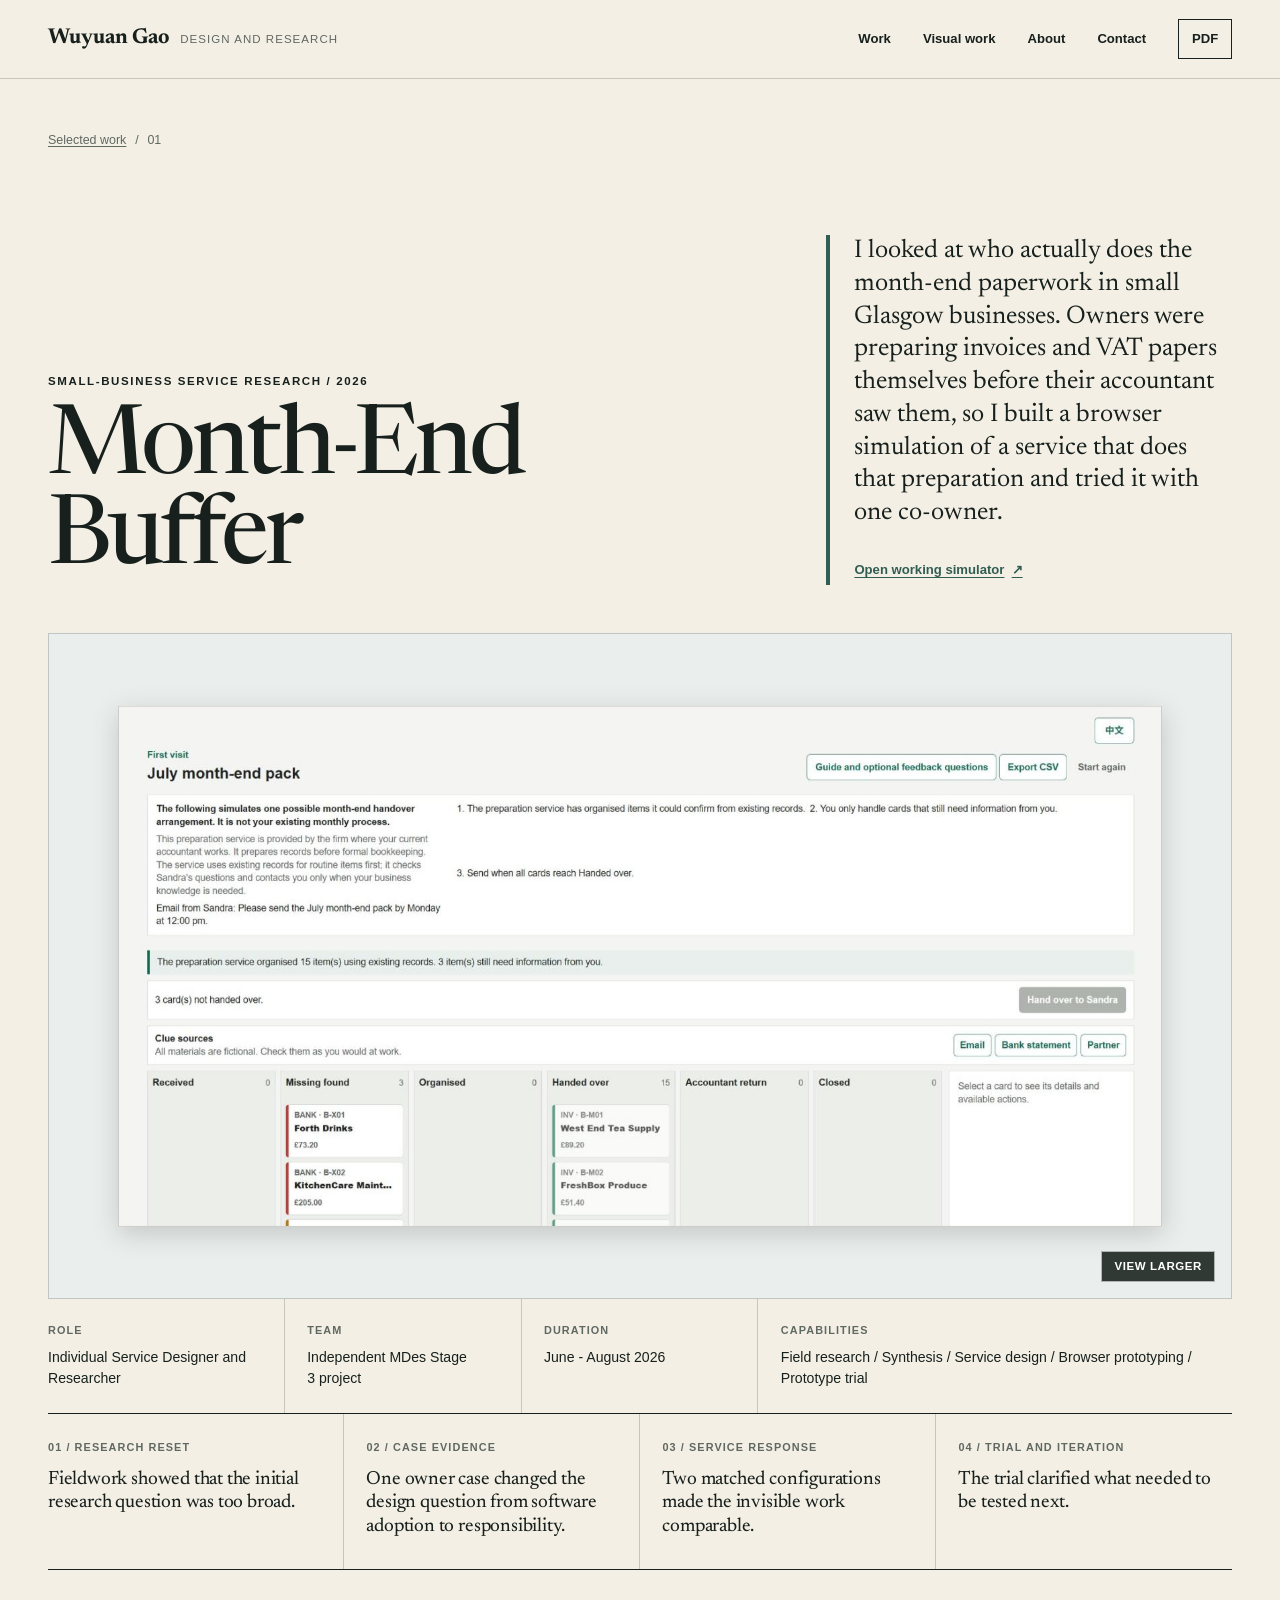
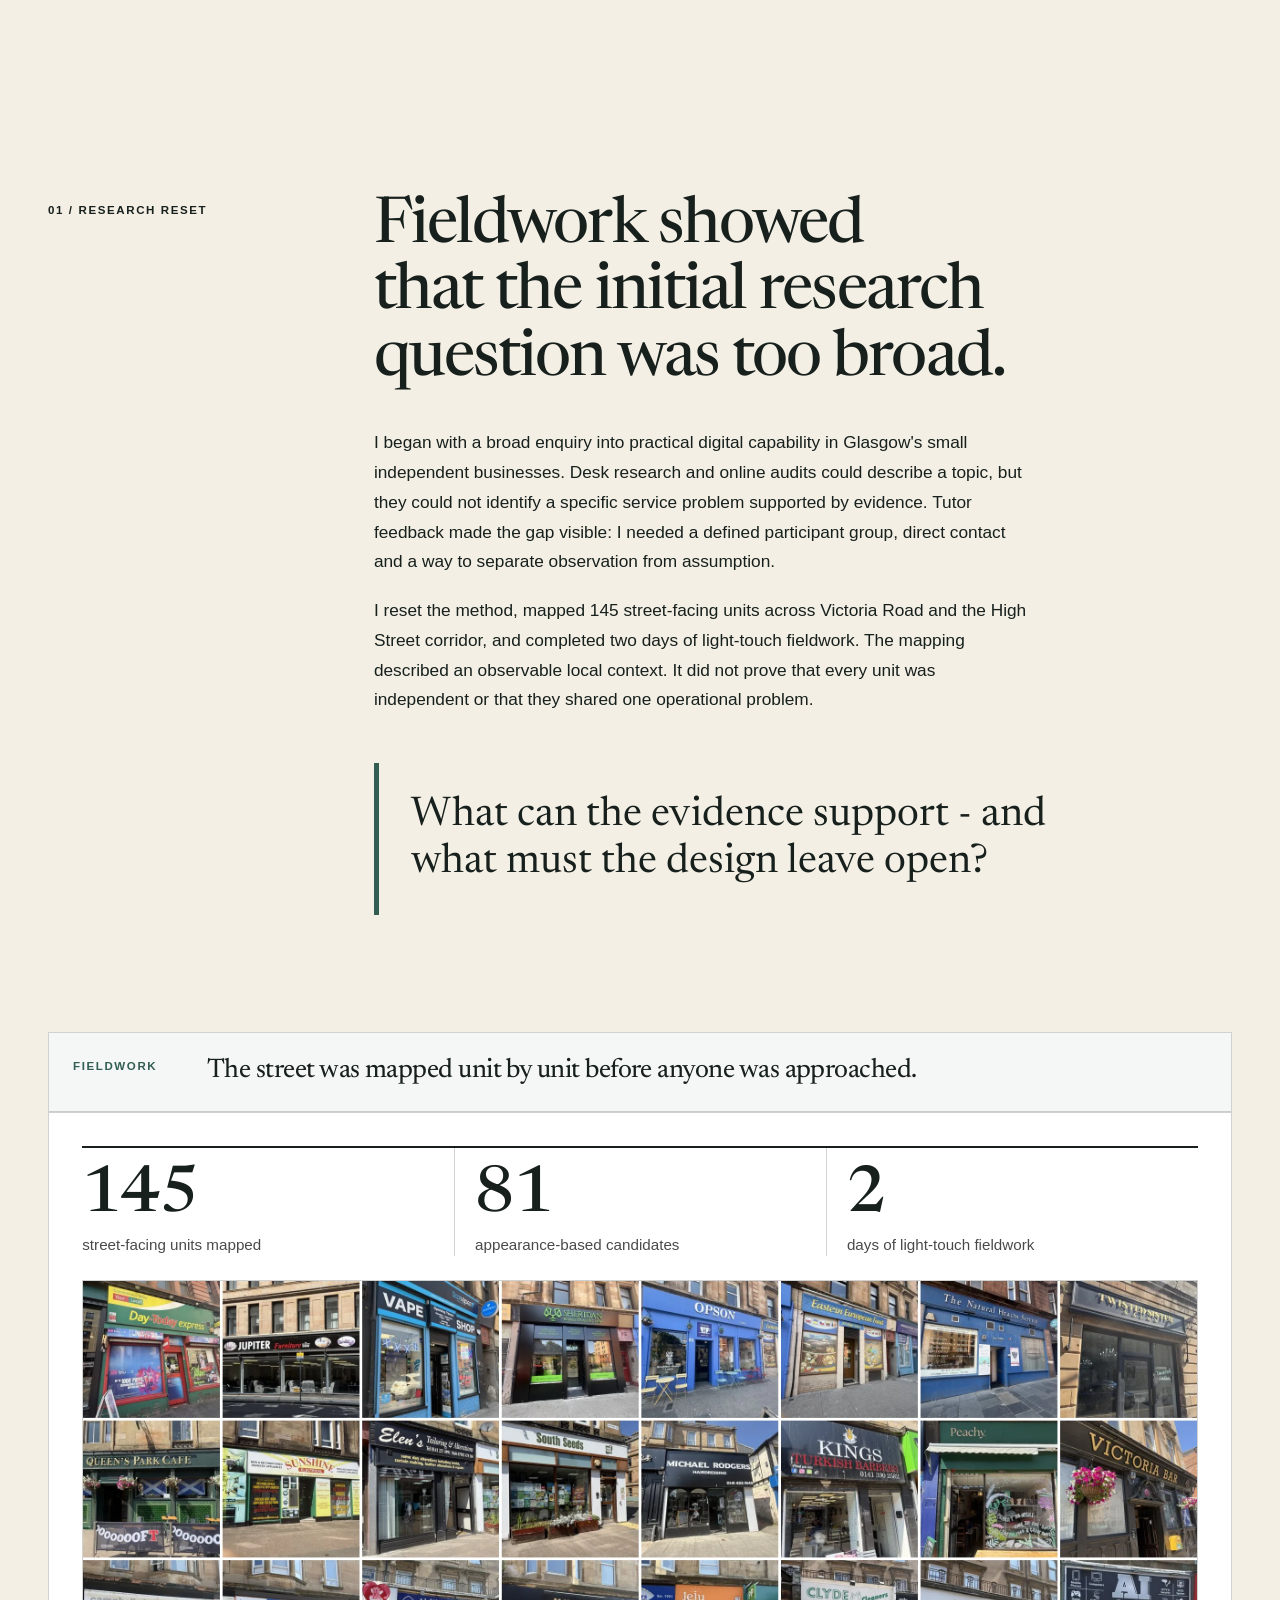
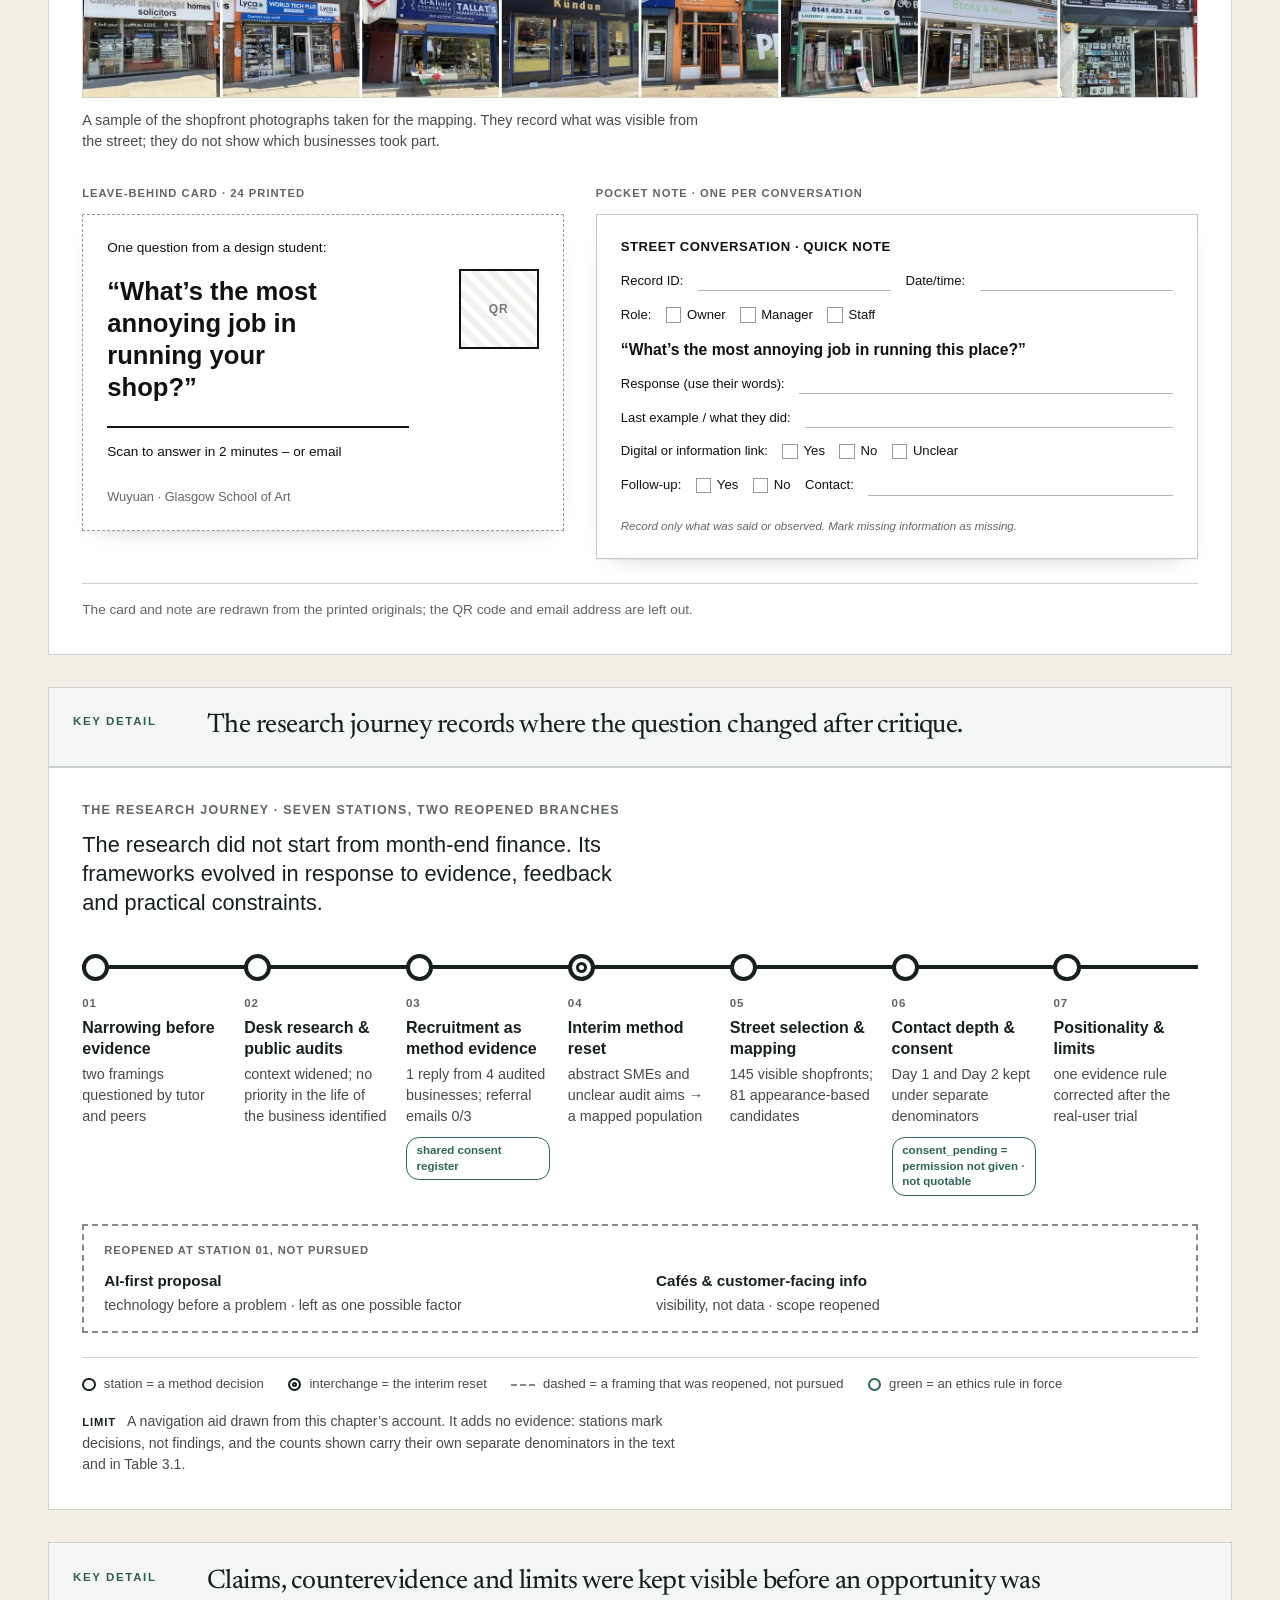
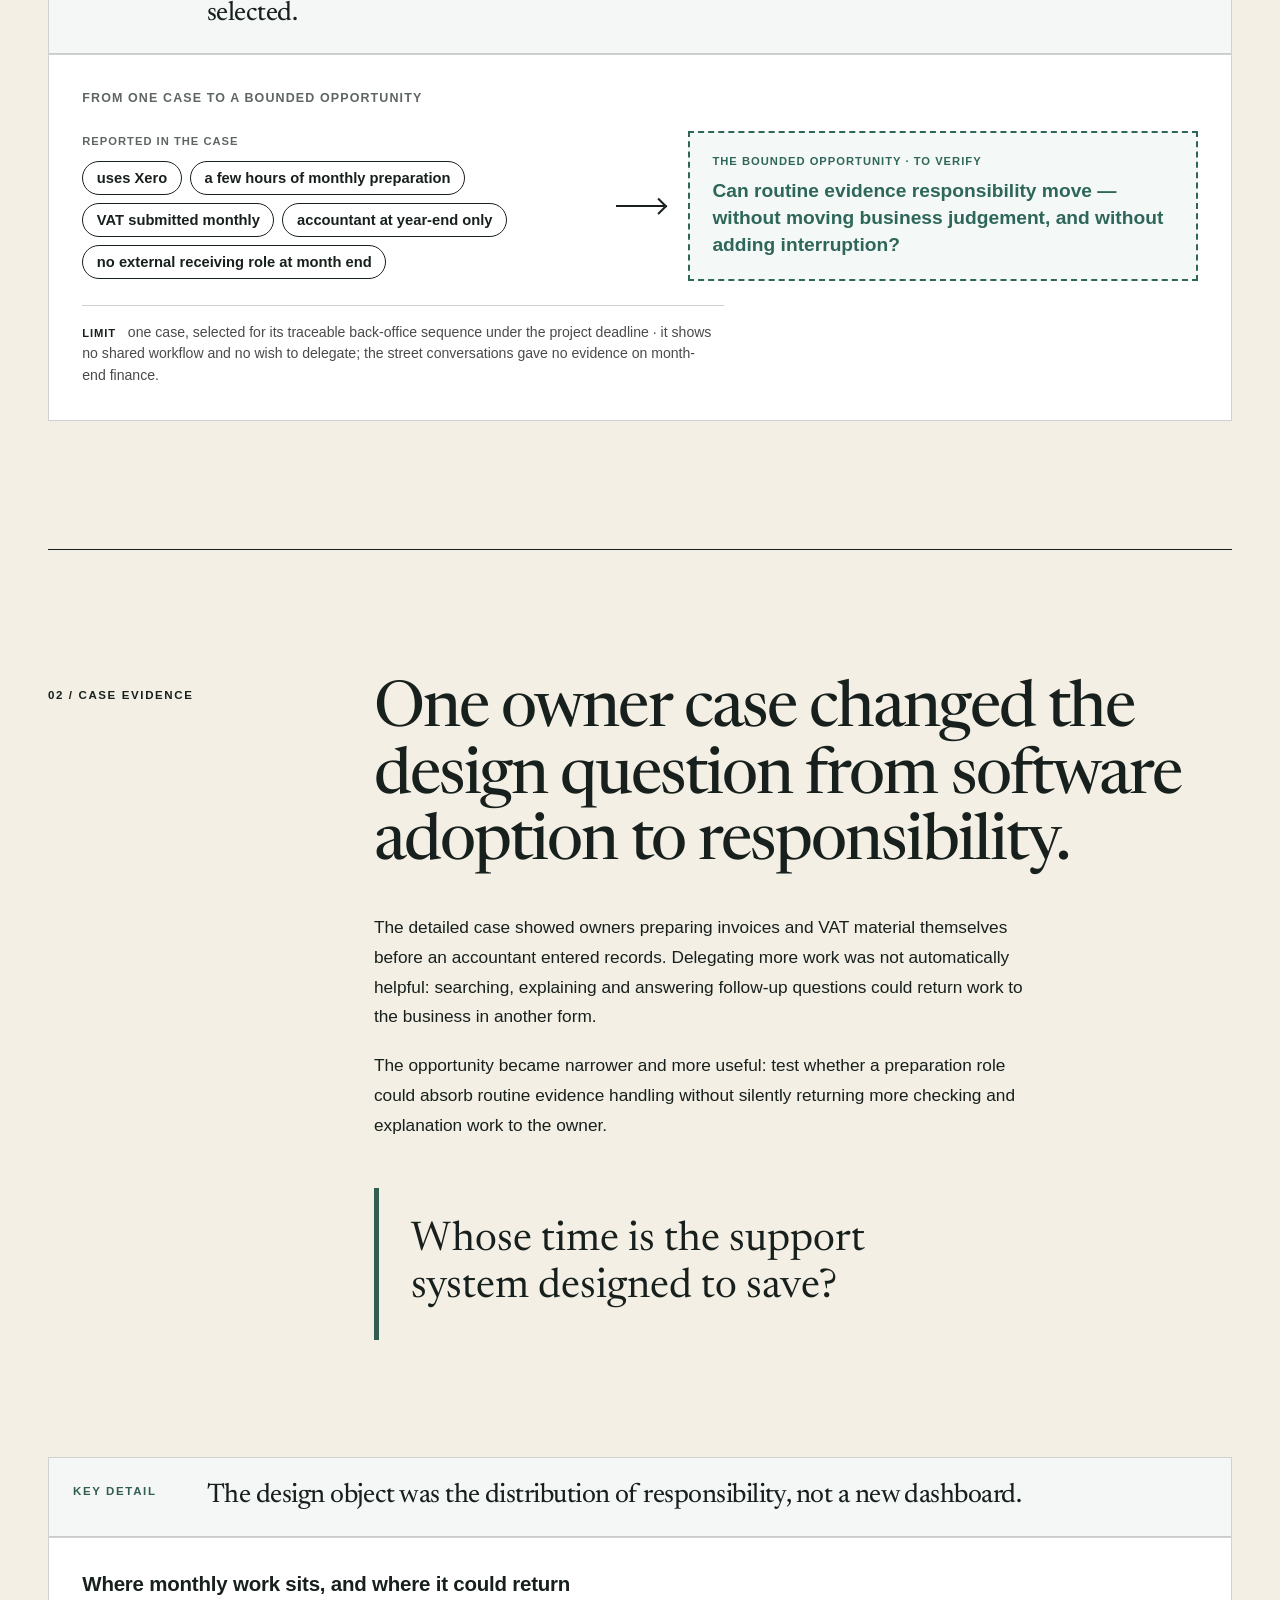
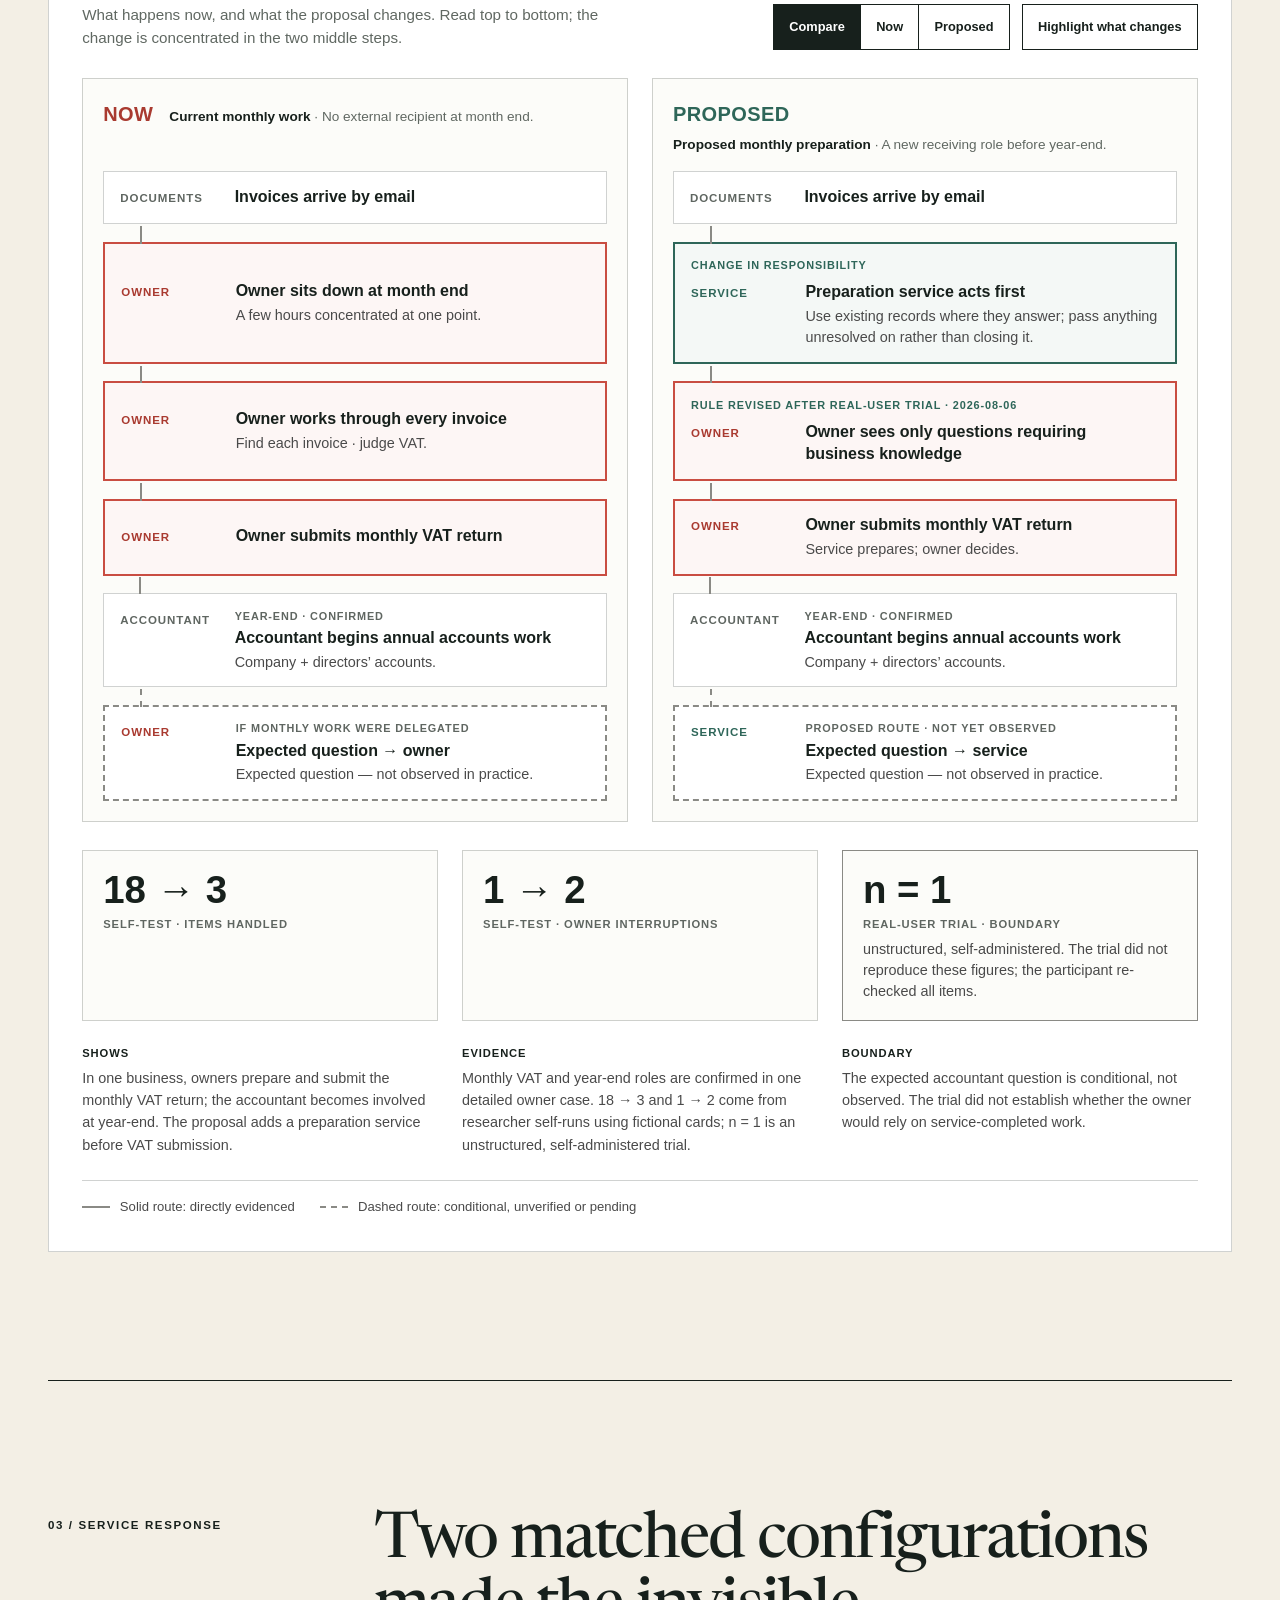
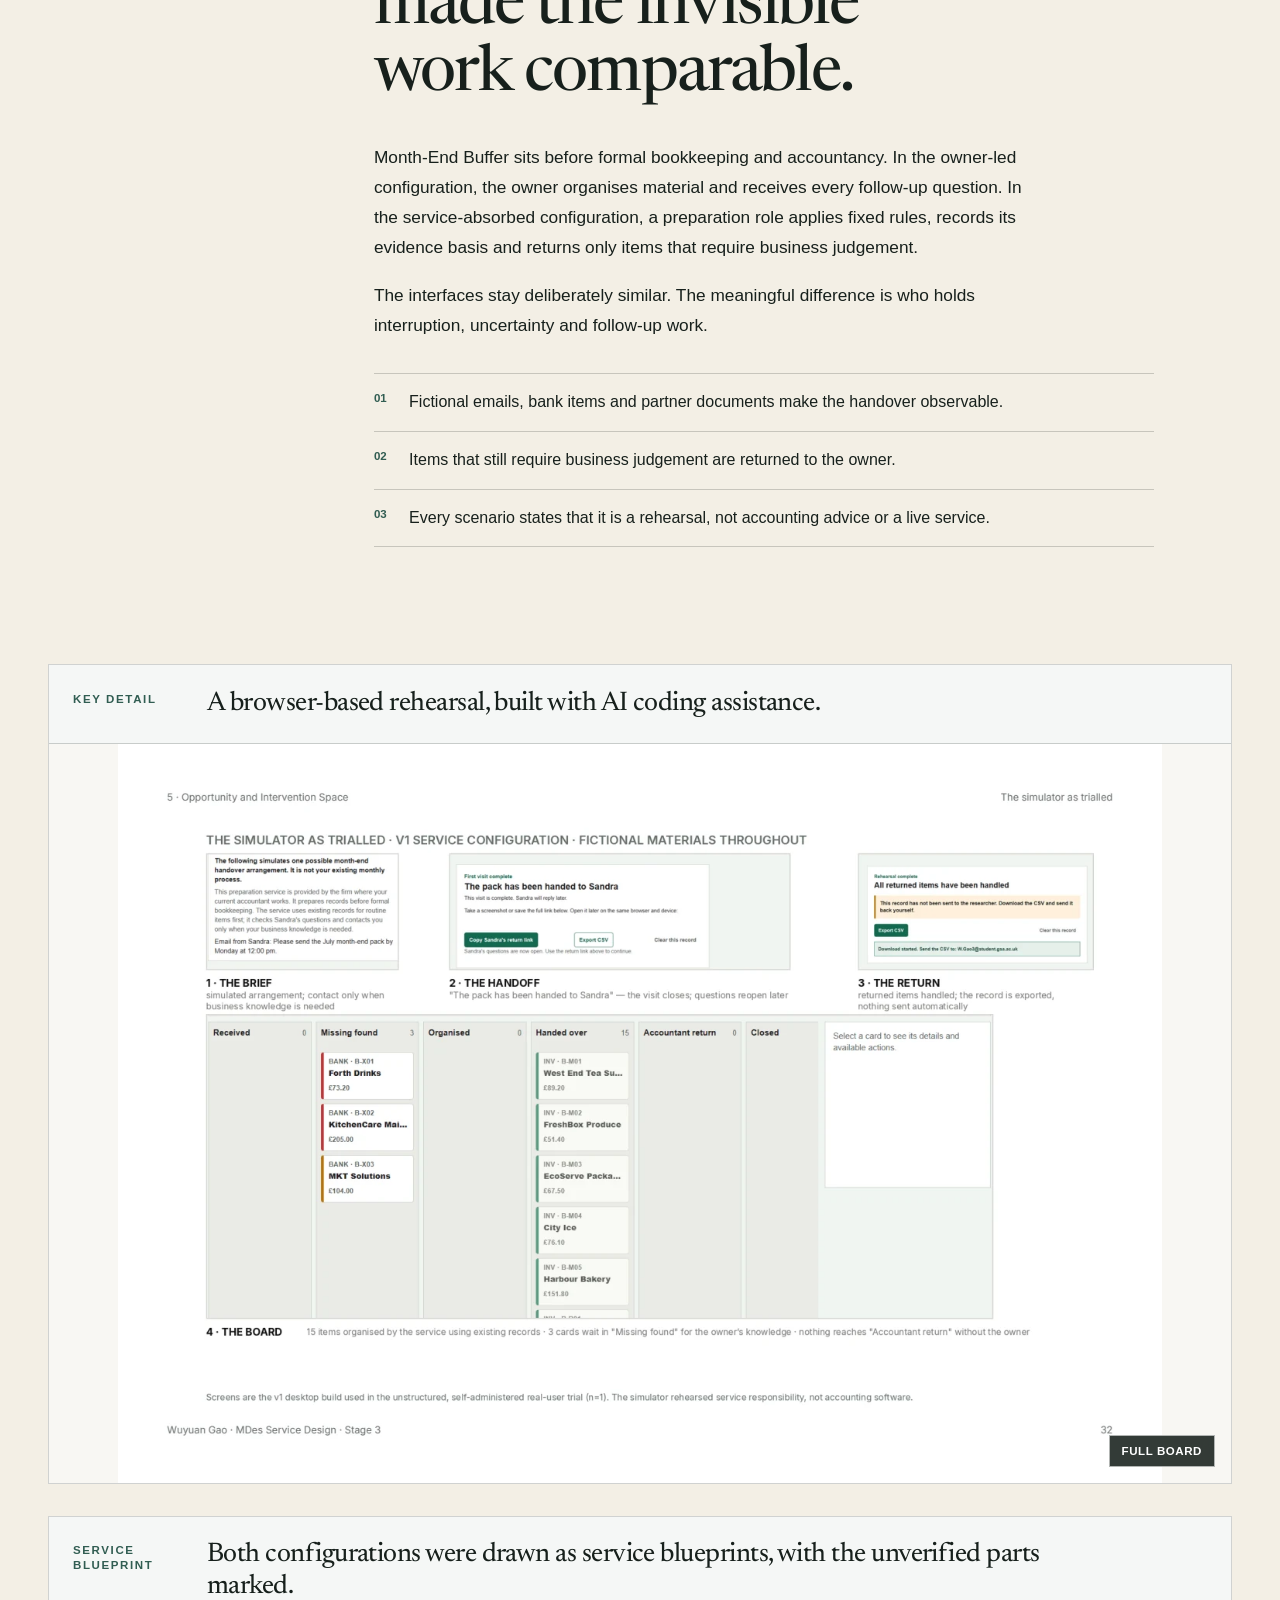
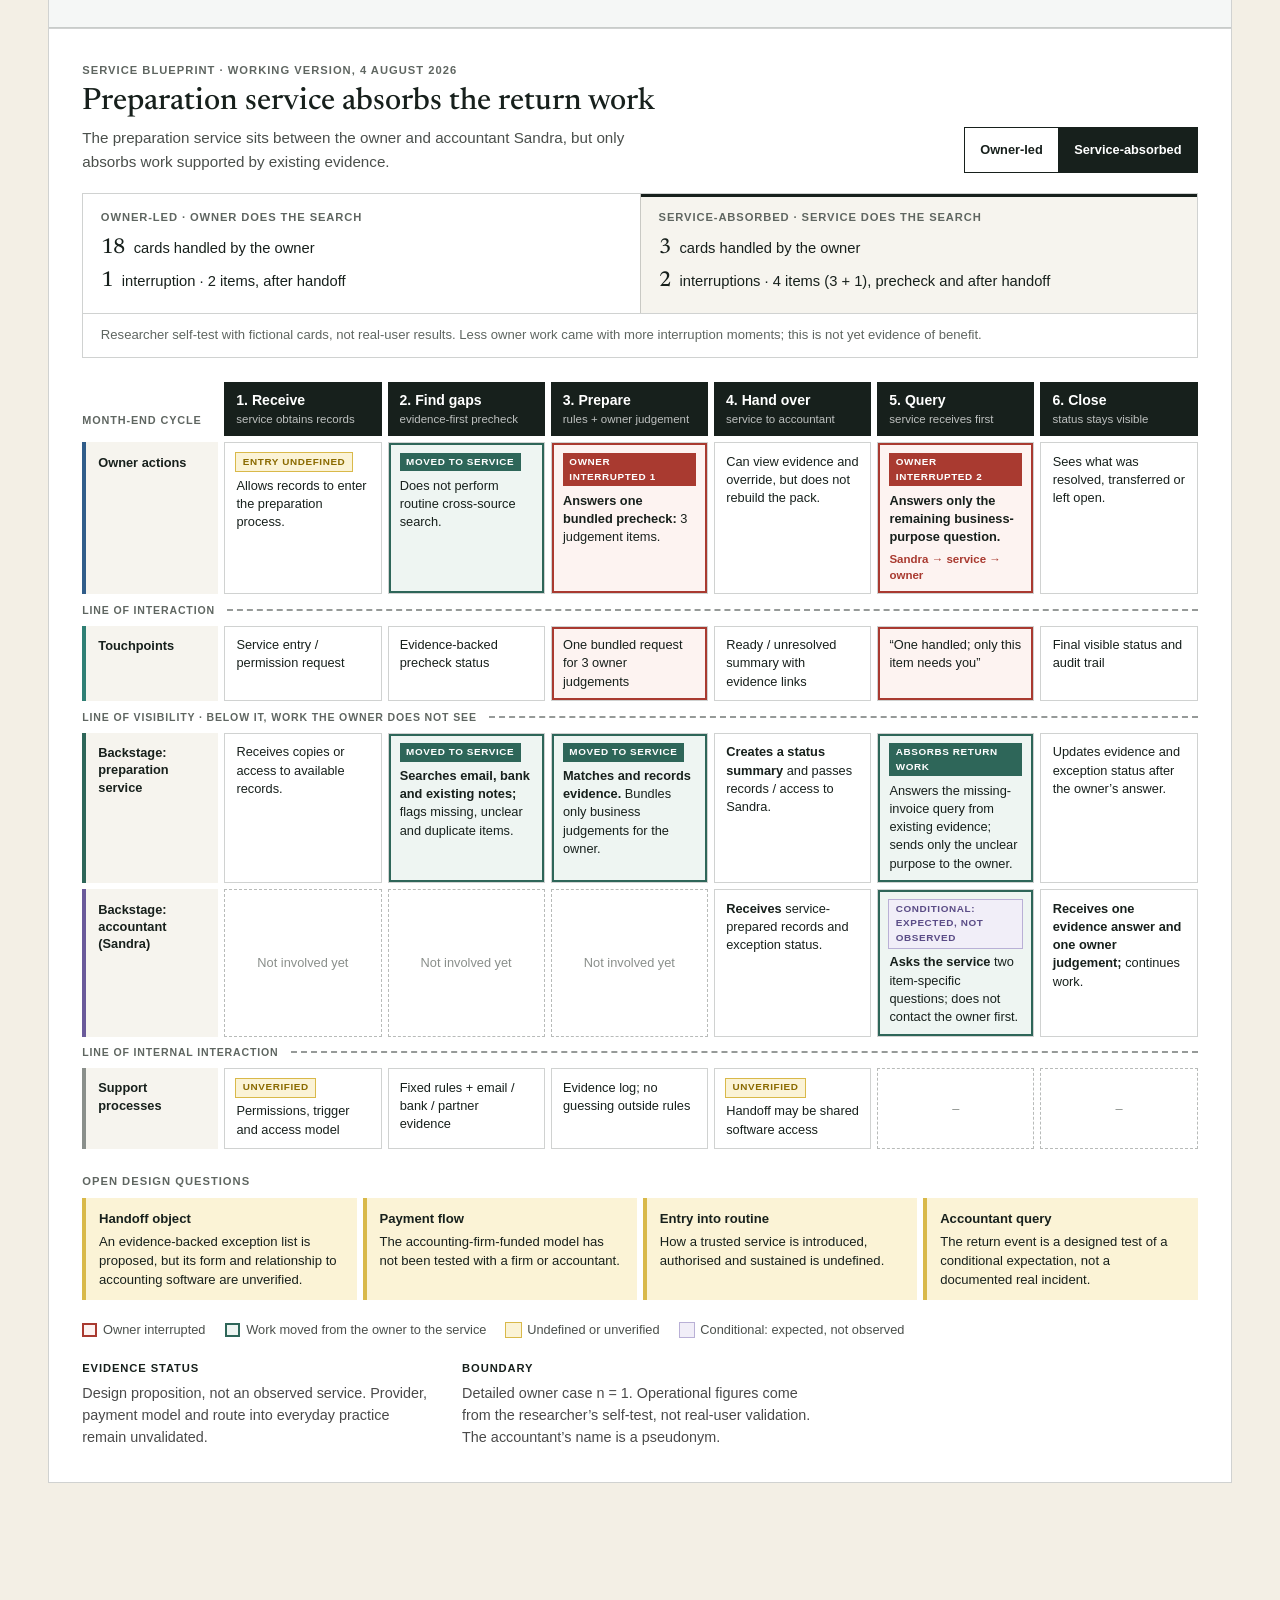
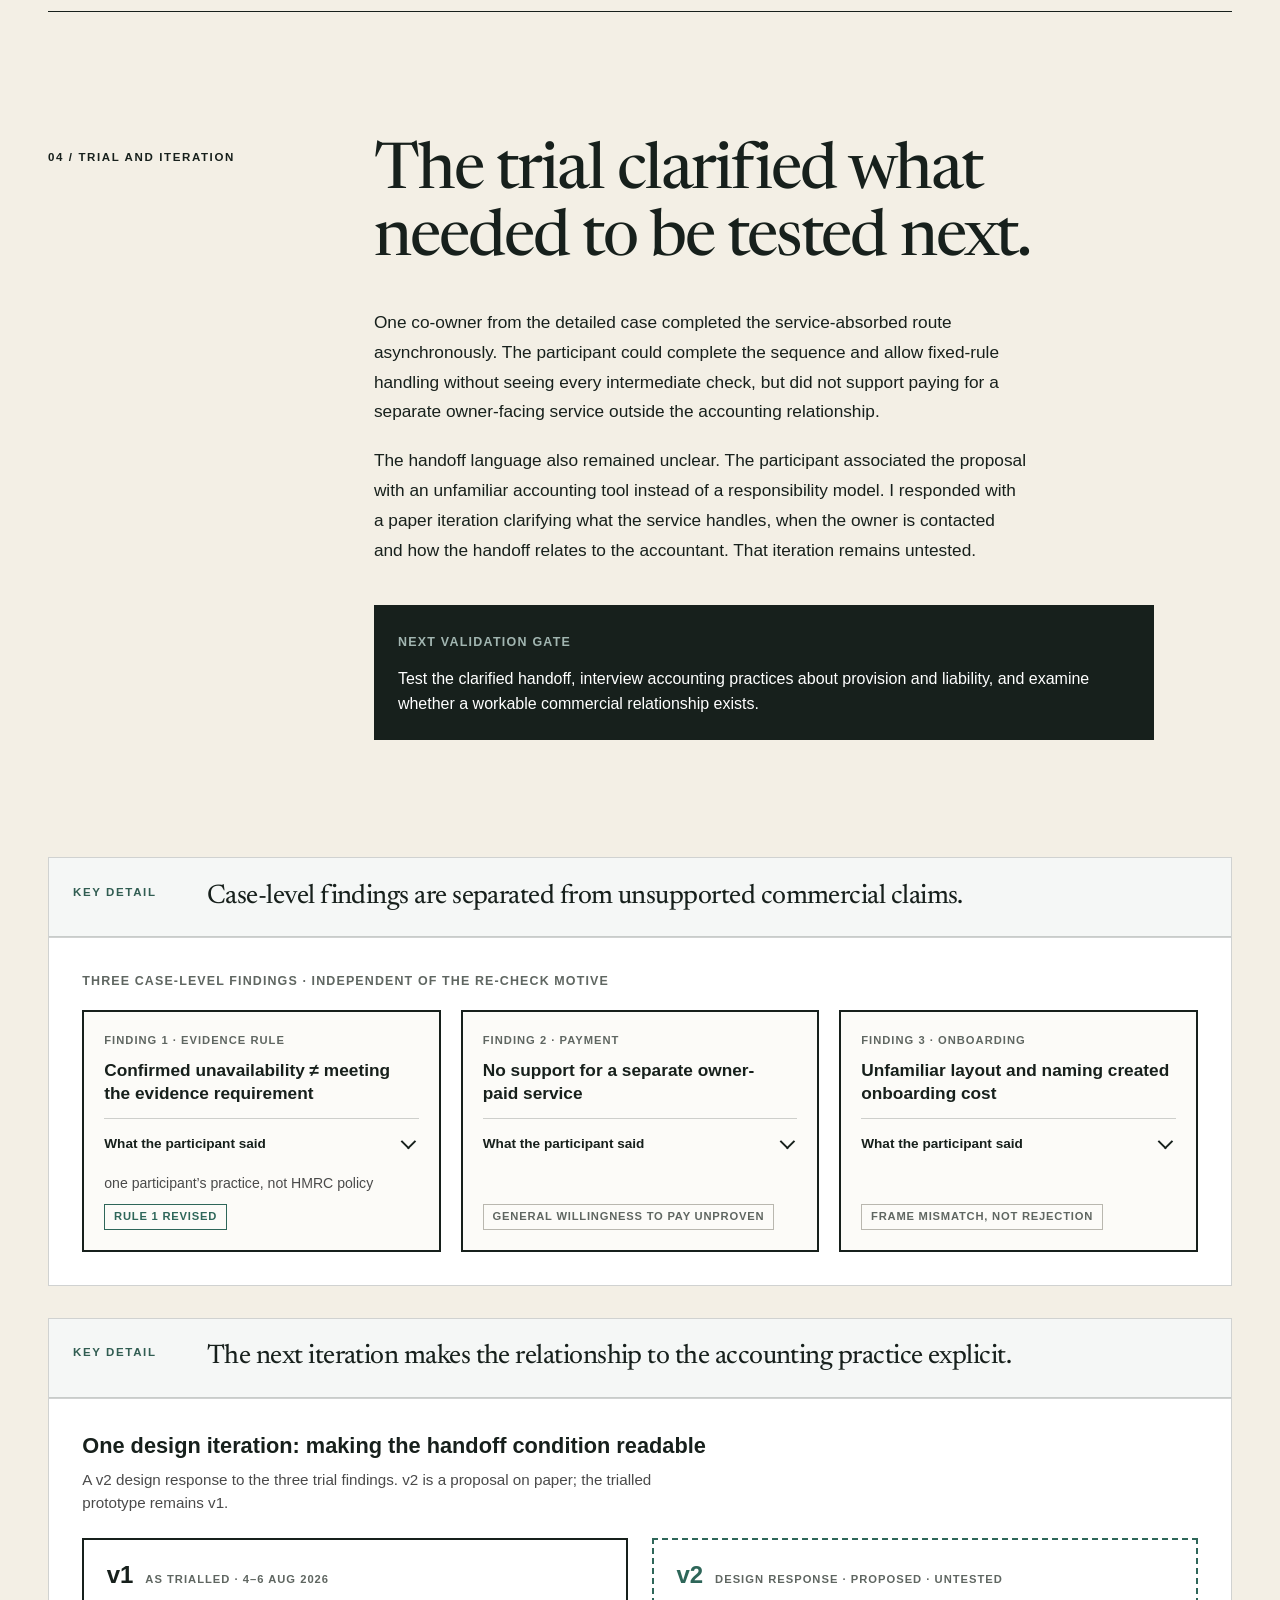
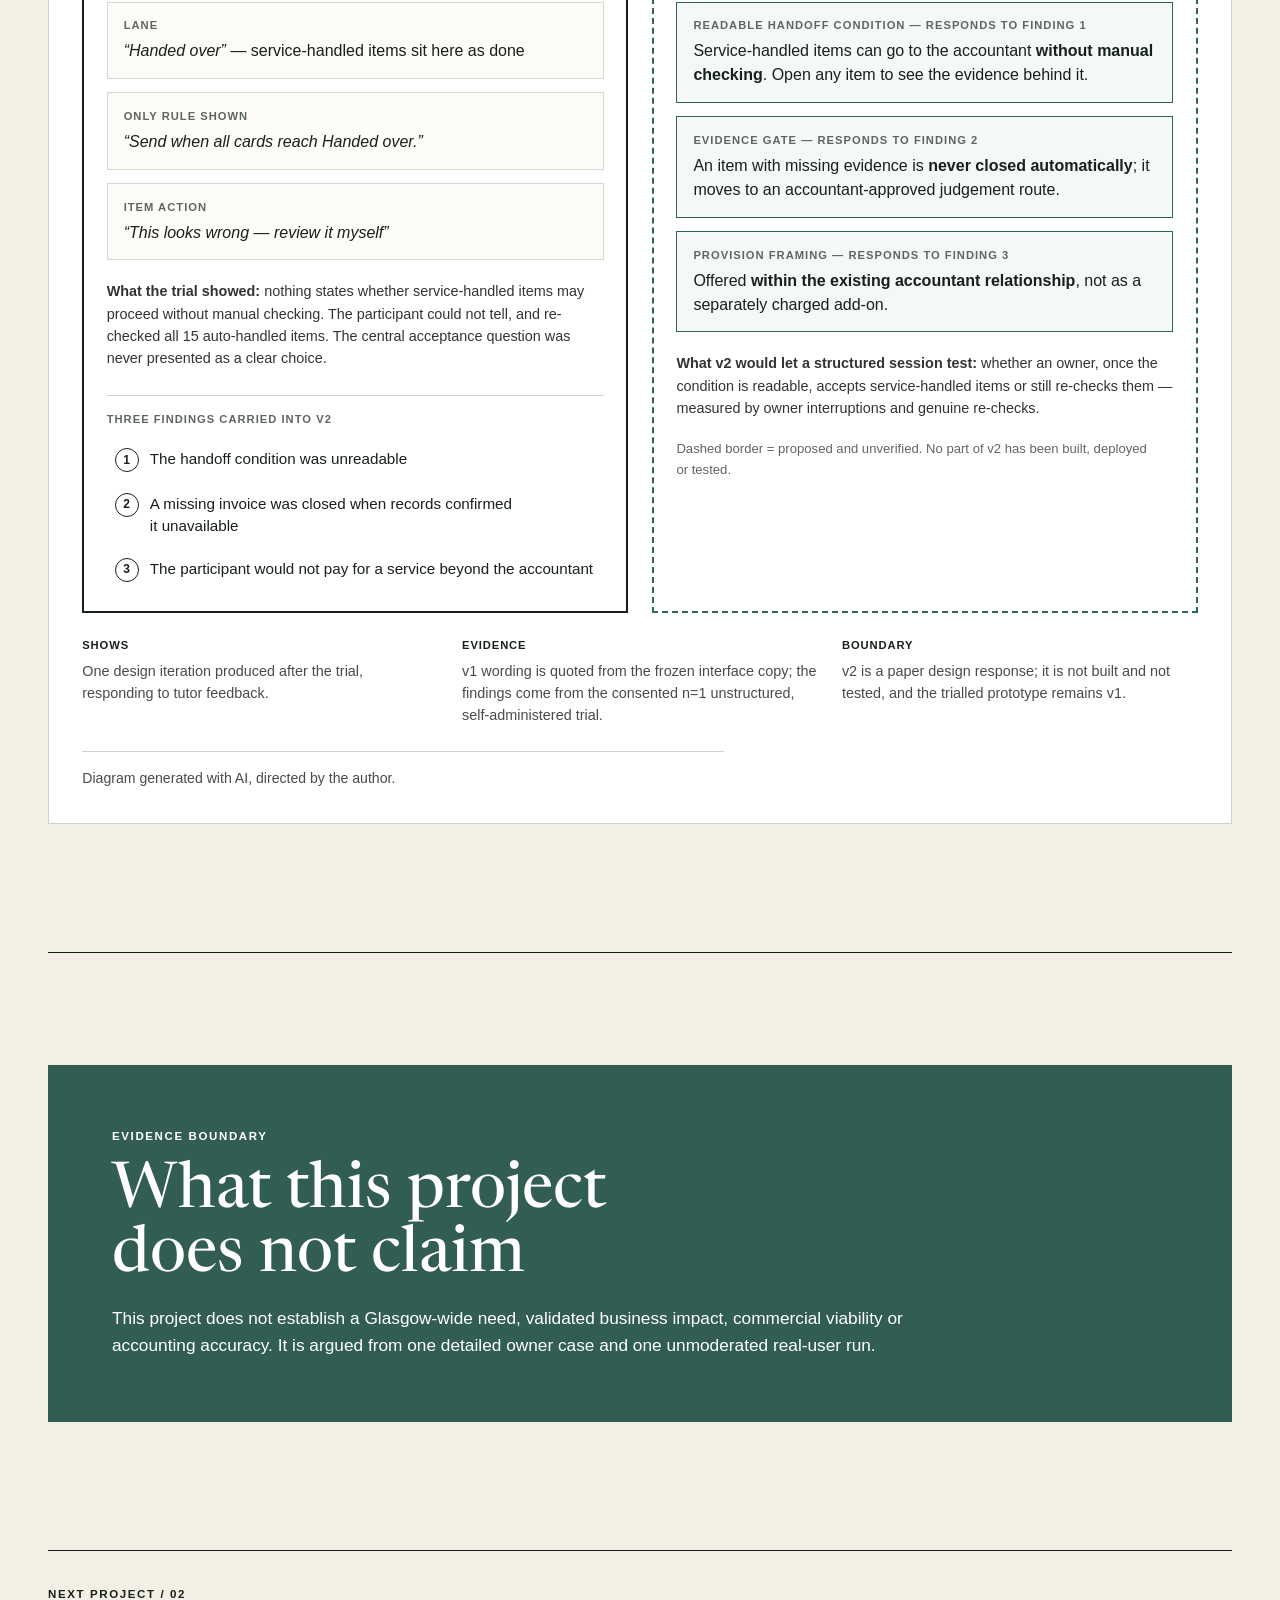
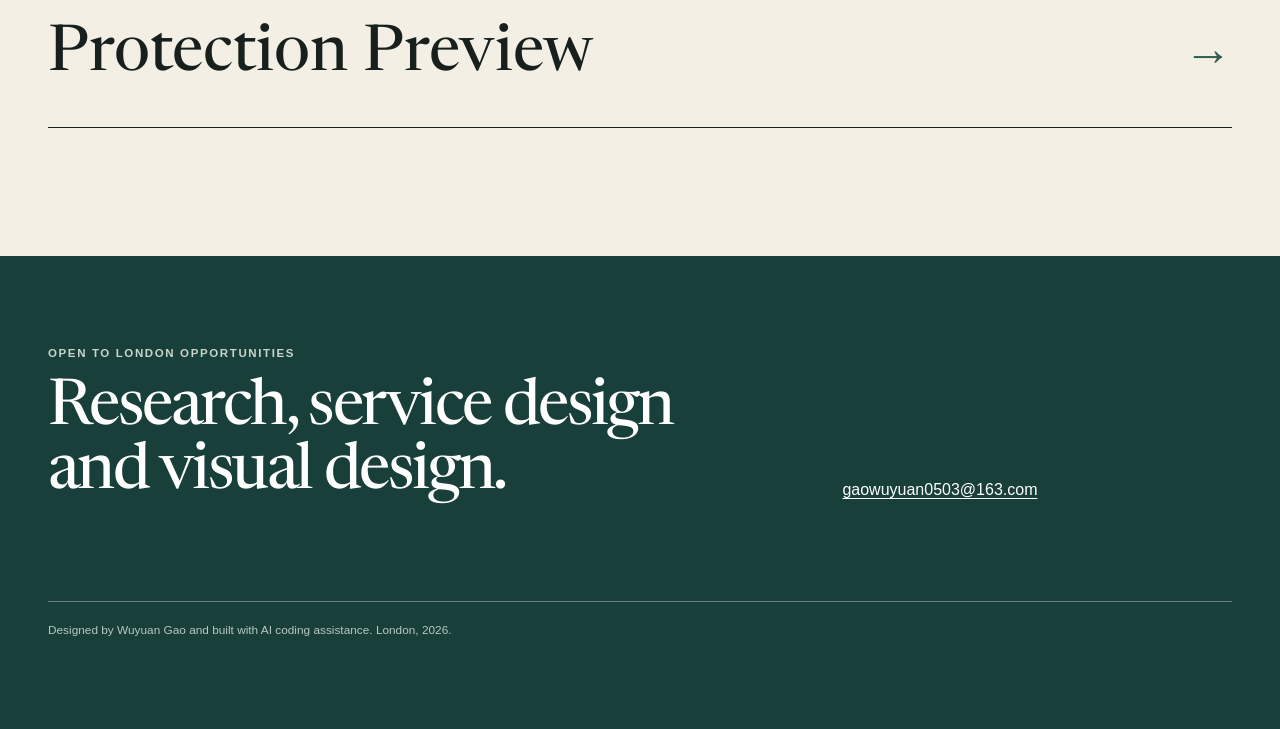
==== commit bf569251: "Rebuild Month-End Buffer service blueprints as page content Co-Authored-By: Claude Opus 5.5 <noreply" ====
--- a/work/month-end-buffer/index.html
+++ b/work/month-end-buffer/index.html
@@ -1,3 +1,78 @@
 <!doctype html>
 <html lang="en"><head><meta charSet="utf-8"/><meta name="viewport" content="width=device-width, initial-scale=1"/><link rel="preload" as="image" href="../../assets/month-end-board.jpg"/><link rel="stylesheet" href="../../app/globals.css"/><title>Month-End Buffer - Wuyuan Gao</title><meta name="description" content="A study of who does the month-end paperwork in small Glasgow businesses, and a browser simulation of a service that prepares it for the owner."/><meta property="og:title" content="Wuyuan Gao - Service Designer"/><meta property="og:description" content="Evidence-led service design, interaction design and working prototypes."/><meta property="og:type" content="website"/><meta property="og:url" content="https://gaogaomyx.github.io/portfolio/work/month-end-buffer/"/><meta property="og:image" content="https://gaogaomyx.github.io/portfolio/og.png"/><meta property="og:image:width" content="1200"/><meta property="og:image:height" content="630"/><meta name="twitter:card" content="summary_large_image"/><meta name="twitter:image" content="https://gaogaomyx.github.io/portfolio/og.png"/><meta name="twitter:title" content="Wuyuan Gao - Service Designer"/><meta name="twitter:description" content="Evidence-led service design, interaction design and working prototypes."/><meta name="twitter:image:width" content="1200"/><meta name="twitter:image:height" content="630"/><link rel="shortcut icon" href="../../favicon.svg"/><link rel="icon" href="../../favicon.svg"/>
-</head><body><div class="site-shell" style="--project-accent:#315d52"><a class="skip-link" href="#main">Skip to content</a><header class="site-header"><div class="site-header__inner"><a href="../../index.html" class="wordmark" aria-label="Wuyuan Gao home"><span>Wuyuan Gao</span><small>Design and research</small></a><nav class="site-nav" aria-label="Primary navigation"><a href="../../index.html#work">Work</a><a class="nav-visual" href="../../visual/index.html">Visual work</a><a class="nav-about" href="../../index.html#about">About</a><a class="nav-contact" href="mailto:gaowuyuan0503@163.com">Contact</a><a class="nav-download" href="../../Wuyuan-Gao-Portfolio.pdf" download="">PDF</a></nav></div></header><main id="main"><section class="case-hero page-frame"><div class="case-breadcrumb"><a href="../../index.html#work">Selected work</a><span>/</span><span>01</span></div><div class="case-hero__grid"><div><p class="eyebrow">Small-business service research<!-- --> / <!-- -->2026</p><h1><span style="white-space:nowrap">Month-End</span> Buffer</h1></div><div class="case-outcome"><p>I looked at who actually does the month-end paperwork in small Glasgow businesses. Owners were preparing invoices and VAT papers themselves before their accountant saw them, so I built a browser simulation of a service that does that preparation and tried it with one co-owner.</p><div class="link-row"><a class="text-link text-link--primary" href="https://gaogaomyx.github.io/month-end-service-simulator/" target="_blank" rel="noreferrer">Open working simulator<span aria-hidden="true">↗</span></a></div></div></div><figure class="case-hero__figure"><button class="image-zoom-trigger  case-hero__zoom" type="button" aria-label="View larger image: Month-End service rehearsal in use, showing the July month-end pack with cards sorted into columns"><img src="../../assets/month-end-board.jpg" alt="Month-End service rehearsal in use, showing the July month-end pack with cards sorted into columns" loading="eager"/><span class="image-zoom-hint" aria-hidden="true">View larger</span></button></figure><dl class="case-facts"><div><dt>Role</dt><dd>Individual Service Designer and Researcher</dd></div><div><dt>Team</dt><dd>Independent MDes Stage 3 project</dd></div><div><dt>Duration</dt><dd>June - August 2026</dd></div><div><dt>Capabilities</dt><dd>Field research / Synthesis / Service design / Browser prototyping / Prototype trial</dd></div></dl><nav class="case-brief" data-follow aria-label="Case study in brief"><a href="#step-01"><span>01 / Research reset</span><strong>Fieldwork showed that the initial research question was too broad.</strong></a><a href="#step-02"><span>02 / Case evidence</span><strong>One owner case changed the design question from software adoption to responsibility.</strong></a><a href="#step-03"><span>03 / Service response</span><strong>Two matched configurations made the invisible work comparable.</strong></a><a href="#step-04"><span>04 / Trial and iteration</span><strong>The trial clarified what needed to be tested next.</strong></a></nav></section><article class="case-body page-frame"><section class="case-section" id="step-01"><div class="section-index"><p class="eyebrow">01 / Research reset</p></div><div class="section-copy"><h2>Fieldwork showed that the initial research question was too broad.</h2><p>I began with a broad enquiry into practical digital capability in Glasgow&#x27;s small independent businesses. Desk research and online audits could describe a topic, but they could not identify a specific service problem supported by evidence. Tutor feedback made the gap visible: I needed a defined participant group, direct contact and a way to separate observation from assumption.</p><p>I reset the method, mapped 145 street-facing units across Victoria Road and the High Street corridor, and completed two days of light-touch fieldwork. The mapping described an observable local context. It did not prove that every unit was independent or that they shared one operational problem.</p><blockquote>What can the evidence support - and what must the design leave open?</blockquote></div><div class="media-grid"><figure class="media-card media-card--wide"><figcaption class="media-card__lead"><span class="eyebrow">Fieldwork</span><strong>The street was mapped unit by unit before anyone was approached.</strong></figcaption><div class="fig field"><ul class="field-nums"><li><b>145</b><span>street-facing units mapped</span></li><li><b>81</b><span>appearance-based candidates</span></li><li><b>2</b><span>days of light-touch fieldwork</span></li></ul><button class="image-zoom-trigger image-zoom-trigger--natural iterx-shot" type="button" aria-label="View larger image: Twenty-four shopfront photographs from Victoria Road and the High Street corridor in Glasgow"><img src="../../assets/month-street-census.webp" alt="Twenty-four shopfront photographs from Victoria Road and the High Street corridor in Glasgow" loading="lazy"/></button><p class="field-cap">A sample of the shopfront photographs taken for the mapping. They record what was visible from the street; they do not show which businesses took part.</p><div class="field-tools"><div><p class="fig-label">Leave-behind card &middot; 24 printed</p><div class="paper paper--card"><p class="paper-small">One question from a design student:</p><p class="paper-q">&ldquo;What&rsquo;s the most annoying job in running your shop?&rdquo;</p><p class="paper-small paper-rule">Scan to answer in 2 minutes &ndash; or email</p><p class="paper-by">Wuyuan &middot; Glasgow School of Art</p><span class="paper-qr" aria-hidden="true">QR</span></div></div><div><p class="fig-label">Pocket note &middot; one per conversation</p><div class="paper paper--note"><p class="paper-h">Street conversation &middot; quick note</p><p class="paper-line"><span>Record ID:</span><i></i><span>Date/time:</span><i></i></p><p class="paper-line"><span>Role:</span><em>Owner</em><em>Manager</em><em>Staff</em></p><p class="paper-q paper-q--sm">&ldquo;What&rsquo;s the most annoying job in running this place?&rdquo;</p><p class="paper-line"><span>Response (use their words):</span><i></i></p><p class="paper-line"><span>Last example / what they did:</span><i></i></p><p class="paper-line"><span>Digital or information link:</span><em>Yes</em><em>No</em><em>Unclear</em></p><p class="paper-line"><span>Follow-up:</span><em>Yes</em><em>No</em><span>Contact:</span><i></i></p><p class="paper-foot">Record only what was said or observed. Mark missing information as missing.</p></div></div></div><p class="fig-source"><span>The card and note are redrawn from the printed originals; the QR code and email address are left out.</span></p></div></figure><figure class="media-card media-card--wide"><figcaption class="media-card__lead"><span class="eyebrow">Key detail</span><strong>The research journey records where the question changed after critique.</strong></figcaption><div class="journey"><div class="journey-head"><h3>The research journey &middot; seven stations, two reopened branches</h3><p>The research did not start from month-end finance. Its frameworks evolved in response to evidence, feedback and practical constraints.</p></div><ol class="journey-line"><li class="journey-stop"><span class="journey-node" aria-hidden="true"></span><span class="journey-n">01</span><strong>Narrowing before evidence</strong><span class="journey-d">two framings questioned by tutor and peers</span></li><li class="journey-stop"><span class="journey-node" aria-hidden="true"></span><span class="journey-n">02</span><strong>Desk research &amp; public audits</strong><span class="journey-d">context widened; no priority in the life of the business identified</span></li><li class="journey-stop"><span class="journey-node" aria-hidden="true"></span><span class="journey-n">03</span><strong>Recruitment as method evidence</strong><span class="journey-d">1 reply from 4 audited businesses; referral emails 0/3</span><span class="journey-ethics">shared consent register</span></li><li class="journey-stop is-reset"><span class="journey-node" aria-hidden="true"></span><span class="journey-n">04</span><strong>Interim method reset</strong><span class="journey-d">abstract SMEs and unclear audit aims &rarr; a mapped population</span></li><li class="journey-stop"><span class="journey-node" aria-hidden="true"></span><span class="journey-n">05</span><strong>Street selection &amp; mapping</strong><span class="journey-d">145 visible shopfronts; 81 appearance-based candidates</span></li><li class="journey-stop"><span class="journey-node" aria-hidden="true"></span><span class="journey-n">06</span><strong>Contact depth &amp; consent</strong><span class="journey-d">Day 1 and Day 2 kept under separate denominators</span><span class="journey-ethics">consent_pending = permission not given &middot; not quotable</span></li><li class="journey-stop"><span class="journey-node" aria-hidden="true"></span><span class="journey-n">07</span><strong>Positionality &amp; limits</strong><span class="journey-d">one evidence rule corrected after the real-user trial</span></li></ol><div class="journey-branches"><p class="journey-branches__label">Reopened at station 01, not pursued</p><ul><li><strong>AI-first proposal</strong><span>technology before a problem &middot; left as one possible factor</span></li><li><strong>Caf&eacute;s &amp; customer-facing info</strong><span>visibility, not data &middot; scope reopened</span></li></ul></div><p class="journey-key"><span><i class="journey-key__station" aria-hidden="true"></i>station = a method decision</span><span><i class="journey-key__reset" aria-hidden="true"></i>interchange = the interim reset</span><span><i class="journey-key__dashed" aria-hidden="true"></i>dashed = a framing that was reopened, not pursued</span><span><i class="journey-key__ethics" aria-hidden="true"></i>green = an ethics rule in force</span></p><p class="journey-limit"><b>Limit</b> A navigation aid drawn from this chapter&rsquo;s account. It adds no evidence: stations mark decisions, not findings, and the counts shown carry their own separate denominators in the text and in Table 3.1.</p></div></figure><figure class="media-card media-card--wide"><figcaption class="media-card__lead"><span class="eyebrow">Key detail</span><strong>Claims, counterevidence and limits were kept visible before an opportunity was selected.</strong></figcaption><div class="fig opp"><h3 class="fig-title">From one case to a bounded opportunity</h3><div class="opp-flow"><div class="opp-case"><p class="fig-label">Reported in the case</p><ul class="opp-chips"><li>uses Xero</li><li>a few hours of monthly preparation</li><li>VAT submitted monthly</li><li>accountant at year-end only</li><li>no external receiving role at month end</li></ul></div><span class="opp-arrow" aria-hidden="true"></span><div class="opp-target"><p class="fig-label">The bounded opportunity &middot; to verify</p><p class="opp-q">Can routine evidence responsibility move &mdash; without moving business judgement, and without adding interruption?</p></div></div><p class="fig-limit"><b>Limit</b> one case, selected for its traceable back-office sequence under the project deadline &middot; it shows no shared workflow and no wish to delegate; the street conversations gave no evidence on month-end finance.</p></div></figure></div></section><section class="case-section" id="step-02"><div class="section-index"><p class="eyebrow">02 / Case evidence</p></div><div class="section-copy"><h2>One owner case changed the design question from software adoption to responsibility.</h2><p>The detailed case showed owners preparing invoices and VAT material themselves before an accountant entered records. Delegating more work was not automatically helpful: searching, explaining and answering follow-up questions could return work to the business in another form.</p><p>The opportunity became narrower and more useful: test whether a preparation role could absorb routine evidence handling without silently returning more checking and explanation work to the owner.</p><blockquote>Whose time is the support system designed to save?</blockquote></div><div class="media-grid"><figure class="media-card media-card--wide"><figcaption class="media-card__lead"><span class="eyebrow">Key detail</span><strong>The design object was the distribution of responsibility, not a new dashboard.</strong></figcaption><div class="resp" data-resp data-view="compare"><div class="resp-head"><div><h3>Where monthly work sits, and where it could return</h3><p>What happens now, and what the proposal changes. Read top to bottom; the change is concentrated in the two middle steps.</p></div><div class="resp-controls"><div class="resp-seg" role="group" aria-label="Choose which configuration to show"><button type="button" data-resp-view="compare" aria-pressed="true">Compare</button><button type="button" data-resp-view="now" aria-pressed="false">Now</button><button type="button" data-resp-view="proposed" aria-pressed="false">Proposed</button></div><button type="button" class="resp-toggle" data-resp-changes aria-pressed="false">Highlight what changes</button></div></div><div class="resp-lanes"><section class="resp-lane resp-lane--now" aria-labelledby="resp-now"><header><h4 id="resp-now">Now</h4><p><b>Current monthly work</b> &middot; No external recipient at month end.</p></header><ol><li class="resp-step resp-step--doc"><span class="resp-role">Documents</span><div class="resp-text"><strong>Invoices arrive by email</strong></div></li><li class="resp-step resp-step--owner is-change"><span class="resp-role">Owner</span><div class="resp-text"><strong>Owner sits down at month end</strong><span class="resp-sub">A few hours concentrated at one point.</span></div></li><li class="resp-step resp-step--owner is-change"><span class="resp-role">Owner</span><div class="resp-text"><strong>Owner works through every invoice</strong><span class="resp-sub">Find each invoice &middot; judge VAT.</span></div></li><li class="resp-step resp-step--owner"><span class="resp-role">Owner</span><div class="resp-text"><strong>Owner submits monthly VAT return</strong></div></li><li class="resp-step resp-step--acct"><span class="resp-role">Accountant</span><div class="resp-text"><span class="resp-label">Year-end &middot; confirmed</span><strong>Accountant begins annual accounts work</strong><span class="resp-sub">Company + directors&rsquo; accounts.</span></div></li><li class="resp-step resp-step--owner is-conditional"><span class="resp-role">Owner</span><div class="resp-text"><span class="resp-label">If monthly work were delegated</span><strong>Expected question &rarr; owner</strong><span class="resp-sub">Expected question &mdash; not observed in practice.</span></div></li></ol></section><section class="resp-lane resp-lane--proposed" aria-labelledby="resp-proposed"><header><h4 id="resp-proposed">Proposed</h4><p><b>Proposed monthly preparation</b> &middot; A new receiving role before year-end.</p></header><ol><li class="resp-step resp-step--doc"><span class="resp-role">Documents</span><div class="resp-text"><strong>Invoices arrive by email</strong></div></li><li class="resp-step resp-step--service is-change"><p class="resp-note">Change in responsibility</p><span class="resp-role">Service</span><div class="resp-text"><strong>Preparation service acts first</strong><span class="resp-sub">Use existing records where they answer; pass anything unresolved on rather than closing it.</span></div></li><li class="resp-step resp-step--owner is-change"><p class="resp-note">Rule revised after real-user trial &middot; 2026-08-06</p><span class="resp-role">Owner</span><div class="resp-text"><strong>Owner sees only questions requiring business knowledge</strong></div></li><li class="resp-step resp-step--owner"><span class="resp-role">Owner</span><div class="resp-text"><strong>Owner submits monthly VAT return</strong><span class="resp-sub">Service prepares; owner decides.</span></div></li><li class="resp-step resp-step--acct"><span class="resp-role">Accountant</span><div class="resp-text"><span class="resp-label">Year-end &middot; confirmed</span><strong>Accountant begins annual accounts work</strong><span class="resp-sub">Company + directors&rsquo; accounts.</span></div></li><li class="resp-step resp-step--service is-conditional"><span class="resp-role">Service</span><div class="resp-text"><span class="resp-label">Proposed route &middot; not yet observed</span><strong>Expected question &rarr; service</strong><span class="resp-sub">Expected question &mdash; not observed in practice.</span></div></li></ol></section></div><dl class="resp-metrics"><div><dt>Self-test &middot; items handled</dt><dd>18 &rarr; 3</dd></div><div><dt>Self-test &middot; owner interruptions</dt><dd>1 &rarr; 2</dd></div><div class="resp-metrics__boundary"><dt>Real-user trial &middot; boundary</dt><dd>n = 1</dd><dd class="resp-metrics__note">unstructured, self-administered. The trial did not reproduce these figures; the participant re-checked all items.</dd></div></dl><div class="resp-bands"><p><b>Shows</b> In one business, owners prepare and submit the monthly VAT return; the accountant becomes involved at year-end. The proposal adds a preparation service before VAT submission.</p><p><b>Evidence</b> Monthly VAT and year-end roles are confirmed in one detailed owner case. 18 &rarr; 3 and 1 &rarr; 2 come from researcher self-runs using fictional cards; n = 1 is an unstructured, self-administered trial.</p><p><b>Boundary</b> The expected accountant question is conditional, not observed. The trial did not establish whether the owner would rely on service-completed work.</p></div><p class="resp-key"><span class="resp-key__solid" aria-hidden="true"></span>Solid route: directly evidenced<span class="resp-key__dashed" aria-hidden="true"></span>Dashed route: conditional, unverified or pending</p></div></figure></div></section><section class="case-section" id="step-03"><div class="section-index"><p class="eyebrow">03 / Service response</p></div><div class="section-copy"><h2>Two matched configurations made the invisible work comparable.</h2><p>Month-End Buffer sits before formal bookkeeping and accountancy. In the owner-led configuration, the owner organises material and receives every follow-up question. In the service-absorbed configuration, a preparation role applies fixed rules, records its evidence basis and returns only items that require business judgement.</p><p>The interfaces stay deliberately similar. The meaningful difference is who holds interruption, uncertainty and follow-up work.</p><ul class="evidence-list"><li>Fictional emails, bank items and partner documents make the handover observable.</li><li>Items that still require business judgement are returned to the owner.</li><li>Every scenario states that it is a rehearsal, not accounting advice or a live service.</li></ul></div><div class="media-grid"><figure class="media-card media-card--wide"><figcaption class="media-card__lead"><span class="eyebrow">Key detail</span><strong>A browser-based rehearsal, built with AI coding assistance.</strong></figcaption><button class="image-zoom-trigger image-zoom-trigger--focused" type="button" aria-label="View larger image: Month-End Buffer service simulator screens" style="--preview-scale:1.2;--preview-x:50%;--preview-y:48%"><img src="../../assets/month-simulator.webp" alt="Month-End Buffer service simulator screens" loading="lazy"/><span class="image-zoom-hint" aria-hidden="true">Full board</span></button></figure><figure class="media-card media-card--wide"><figcaption class="media-card__lead"><span class="eyebrow">Service blueprint</span><strong>Both configurations were drawn as service blueprints, with the unverified parts marked.</strong></figcaption><div class="fig bp" data-bp data-view="service"><div class="bp-bar"><div class="resp-seg" role="group" aria-label="Blueprint shown"><button type="button" data-bp-view="owner" aria-pressed="false">Owner-led</button><button type="button" data-bp-view="service" aria-pressed="true">Service-absorbed</button></div><p>Select the blueprint to enlarge it.</p></div><button class="image-zoom-trigger image-zoom-trigger--natural iterx-shot" data-bp-panel="owner" type="button" aria-label="View larger image: Service blueprint 01, owner-led preparation: the owner collects, searches, matches and hands over, and every accountant query returns to the owner"><img src="../../assets/month-blueprint-owner-led.webp" alt="Service blueprint 01, owner-led preparation: the owner collects, searches, matches and hands over, and every accountant query returns to the owner" loading="lazy"/></button><button class="image-zoom-trigger image-zoom-trigger--natural iterx-shot" data-bp-panel="service" type="button" aria-label="View larger image: Service blueprint 02, preparation service absorbs the return work: the service searches and matches, and the owner answers only bundled judgement questions"><img src="../../assets/month-blueprint-service-absorbed.webp" alt="Service blueprint 02, preparation service absorbs the return work: the service searches and matches, and the owner answers only bundled judgement questions" loading="lazy"/></button><ul class="bp-points"><li><b>Owner-led</b>The owner does the search: 18 cards handled, interrupted 1 time for 2 items.</li><li><b>Service-absorbed</b>The service does the search: 3 cards handled by the owner, interrupted 2 times for 4 items.</li><li><b>Evidence status</b>Design proposition, not an observed service. Figures come from the researcher&rsquo;s self-test.</li></ul><p class="fig-source"><span>Working blueprints from 4 August 2026. The accountant&rsquo;s name is a pseudonym. Yellow tags mark parts that are unverified or undefined.</span></p></div></figure></div></section><section class="case-section" id="step-04"><div class="section-index"><p class="eyebrow">04 / Trial and iteration</p></div><div class="section-copy"><h2>The trial clarified what needed to be tested next.</h2><p>One co-owner from the detailed case completed the service-absorbed route asynchronously. The participant could complete the sequence and allow fixed-rule handling without seeing every intermediate check, but did not support paying for a separate owner-facing service outside the accounting relationship.</p><p>The handoff language also remained unclear. The participant associated the proposal with an unfamiliar accounting tool instead of a responsibility model. I responded with a paper iteration clarifying what the service handles, when the owner is contacted and how the handoff relates to the accountant. That iteration remains untested.</p><aside class="case-callout"><strong>Next validation gate</strong><p>Test the clarified handoff, interview accounting practices about provision and liability, and examine whether a workable commercial relationship exists.</p></aside></div><div class="media-grid"><figure class="media-card"><figcaption class="media-card__lead"><span class="eyebrow">Key detail</span><strong>Case-level findings are separated from unsupported commercial claims.</strong></figcaption><div class="fig finds"><h3 class="fig-title">Three case-level findings &middot; independent of the re-check motive</h3><ol class="finds-grid"><li class="find"><p class="fig-label">Finding 1 &middot; evidence rule</p><strong>Confirmed unavailability &ne; meeting the evidence requirement</strong><details class="fig-details find-quote"><summary>What the participant said</summary><blockquote>&ldquo;In a VAT return situation, we don&rsquo;t always have something to attach but 95% of the time when we are claiming VAT back we do. If you leave lots of lines without attachments it&rsquo;s a bit of a red flag for HMRC&rdquo;<cite>Participant, real-user trial</cite></blockquote></details><p class="find-sub">one participant&rsquo;s practice, not HMRC policy</p><span class="find-tag find-tag--on">Rule 1 revised</span></li><li class="find"><p class="fig-label">Finding 2 &middot; payment</p><strong>No support for a separate owner-paid service</strong><details class="fig-details find-quote"><summary>What the participant said</summary><blockquote>&ldquo;Other than the accountant, an extra service we&rsquo;d pay for, not really.&rdquo;<cite>Participant, real-user trial</cite></blockquote></details><span class="find-tag">General willingness to pay unproven</span></li><li class="find"><p class="fig-label">Finding 3 &middot; onboarding</p><strong>Unfamiliar layout and naming created onboarding cost</strong><details class="fig-details find-quote"><summary>What the participant said</summary><blockquote>&ldquo;mostly the unfamiliar layout and naming of things, compared to our accounting software.&rdquo;<cite>Participant, real-user trial</cite></blockquote></details><span class="find-tag">Frame mismatch, not rejection</span></li></ol></div></figure><figure class="media-card"><figcaption class="media-card__lead"><span class="eyebrow">Key detail</span><strong>The next iteration makes the relationship to the accounting practice explicit.</strong></figcaption><div class="fig iter" data-iter><div class="fig-head"><h3>One design iteration: making the handoff condition readable</h3><p>A v2 design response to the three trial findings. v2 is a proposal on paper; the trialled prototype remains v1.</p></div><div class="iter-cols"><section class="iter-col iter-col--v1"><p class="iter-ver"><b>v1</b><span>As trialled &middot; 4&ndash;6 Aug 2026</span></p><div class="iter-item"><p class="fig-label">Lane</p><p><q>Handed over</q> &mdash; service-handled items sit here as done</p></div><div class="iter-item"><p class="fig-label">Only rule shown</p><p><q>Send when all cards reach Handed over.</q></p></div><div class="iter-item"><p class="fig-label">Item action</p><p><q>This looks wrong &mdash; review it myself</q></p></div><p class="iter-note"><b>What the trial showed:</b> nothing states whether service-handled items may proceed without manual checking. The participant could not tell, and re-checked all 15 auto-handled items. The central acceptance question was never presented as a clear choice.</p><p class="fig-label iter-carry">Three findings carried into v2</p><ol class="iter-findings"><li tabindex="0" data-f="1"><span>1</span>The handoff condition was unreadable</li><li tabindex="0" data-f="2"><span>2</span>A missing invoice was closed when records confirmed it unavailable</li><li tabindex="0" data-f="3"><span>3</span>The participant would not pay for a service beyond the accountant</li></ol></section><section class="iter-col iter-col--v2"><p class="iter-ver"><b>v2</b><span>Design response &middot; proposed &middot; untested</span></p><div class="iter-item" tabindex="0" data-f="1"><p class="fig-label">Readable handoff condition &mdash; responds to finding 1</p><p>Service-handled items can go to the accountant <strong>without manual checking</strong>. Open any item to see the evidence behind it.</p></div><div class="iter-item" tabindex="0" data-f="2"><p class="fig-label">Evidence gate &mdash; responds to finding 2</p><p>An item with missing evidence is <strong>never closed automatically</strong>; it moves to an accountant-approved judgement route.</p></div><div class="iter-item" tabindex="0" data-f="3"><p class="fig-label">Provision framing &mdash; responds to finding 3</p><p>Offered <strong>within the existing accountant relationship</strong>, not as a separately charged add-on.</p></div><p class="iter-note"><b>What v2 would let a structured session test:</b> whether an owner, once the condition is readable, accepts service-handled items or still re-checks them &mdash; measured by owner interruptions and genuine re-checks.</p><p class="iter-note iter-note--quiet">Dashed border = proposed and unverified. No part of v2 has been built, deployed or tested.</p></section></div><div class="resp-bands"><p><b>Shows</b>One design iteration produced after the trial, responding to tutor feedback.</p><p><b>Evidence</b>v1 wording is quoted from the frozen interface copy; the findings come from the consented n=1 unstructured, self-administered trial.</p><p><b>Boundary</b>v2 is a paper design response; it is not built and not tested, and the trialled prototype remains v1.</p></div><p class="fig-limit">Diagram generated with AI, directed by the author.</p></div></figure></div></section><section class="evidence-boundary"><p class="eyebrow">Evidence boundary</p><h2>What this project does not claim</h2><p>This project does not establish a Glasgow-wide need, validated business impact, commercial viability or accounting accuracy. It is argued from one detailed owner case and one unmoderated real-user run.</p></section></article><a href="../../work/protection-preview/index.html" class="next-project"><span class="eyebrow">Next project / <!-- -->02</span><strong>Protection Preview</strong><span aria-hidden="true">→</span></a></main><footer class="site-footer" id="contact"><div><p class="eyebrow eyebrow--light">Open to London opportunities</p><h2>Research, service design and visual design.</h2></div><div class="footer-links"><a href="mailto:gaowuyuan0503@163.com">gaowuyuan0503@163.com</a></div><p class="footer-note">Designed by Wuyuan Gao and built with AI coding assistance. London, 2026.</p></footer></div><script src="../../local-viewer.js" defer></script></body></html>+</head><body><div class="site-shell" style="--project-accent:#315d52"><a class="skip-link" href="#main">Skip to content</a><header class="site-header"><div class="site-header__inner"><a href="../../index.html" class="wordmark" aria-label="Wuyuan Gao home"><span>Wuyuan Gao</span><small>Design and research</small></a><nav class="site-nav" aria-label="Primary navigation"><a href="../../index.html#work">Work</a><a class="nav-visual" href="../../visual/index.html">Visual work</a><a class="nav-about" href="../../index.html#about">About</a><a class="nav-contact" href="mailto:gaowuyuan0503@163.com">Contact</a><a class="nav-download" href="../../Wuyuan-Gao-Portfolio.pdf" download="">PDF</a></nav></div></header><main id="main"><section class="case-hero page-frame"><div class="case-breadcrumb"><a href="../../index.html#work">Selected work</a><span>/</span><span>01</span></div><div class="case-hero__grid"><div><p class="eyebrow">Small-business service research<!-- --> / <!-- -->2026</p><h1><span style="white-space:nowrap">Month-End</span> Buffer</h1></div><div class="case-outcome"><p>I looked at who actually does the month-end paperwork in small Glasgow businesses. Owners were preparing invoices and VAT papers themselves before their accountant saw them, so I built a browser simulation of a service that does that preparation and tried it with one co-owner.</p><div class="link-row"><a class="text-link text-link--primary" href="https://gaogaomyx.github.io/month-end-service-simulator/" target="_blank" rel="noreferrer">Open working simulator<span aria-hidden="true">↗</span></a></div></div></div><figure class="case-hero__figure"><button class="image-zoom-trigger  case-hero__zoom" type="button" aria-label="View larger image: Month-End service rehearsal in use, showing the July month-end pack with cards sorted into columns"><img src="../../assets/month-end-board.jpg" alt="Month-End service rehearsal in use, showing the July month-end pack with cards sorted into columns" loading="eager"/><span class="image-zoom-hint" aria-hidden="true">View larger</span></button></figure><dl class="case-facts"><div><dt>Role</dt><dd>Individual Service Designer and Researcher</dd></div><div><dt>Team</dt><dd>Independent MDes Stage 3 project</dd></div><div><dt>Duration</dt><dd>June - August 2026</dd></div><div><dt>Capabilities</dt><dd>Field research / Synthesis / Service design / Browser prototyping / Prototype trial</dd></div></dl><nav class="case-brief" data-follow aria-label="Case study in brief"><a href="#step-01"><span>01 / Research reset</span><strong>Fieldwork showed that the initial research question was too broad.</strong></a><a href="#step-02"><span>02 / Case evidence</span><strong>One owner case changed the design question from software adoption to responsibility.</strong></a><a href="#step-03"><span>03 / Service response</span><strong>Two matched configurations made the invisible work comparable.</strong></a><a href="#step-04"><span>04 / Trial and iteration</span><strong>The trial clarified what needed to be tested next.</strong></a></nav></section><article class="case-body page-frame"><section class="case-section" id="step-01"><div class="section-index"><p class="eyebrow">01 / Research reset</p></div><div class="section-copy"><h2>Fieldwork showed that the initial research question was too broad.</h2><p>I began with a broad enquiry into practical digital capability in Glasgow&#x27;s small independent businesses. Desk research and online audits could describe a topic, but they could not identify a specific service problem supported by evidence. Tutor feedback made the gap visible: I needed a defined participant group, direct contact and a way to separate observation from assumption.</p><p>I reset the method, mapped 145 street-facing units across Victoria Road and the High Street corridor, and completed two days of light-touch fieldwork. The mapping described an observable local context. It did not prove that every unit was independent or that they shared one operational problem.</p><blockquote>What can the evidence support - and what must the design leave open?</blockquote></div><div class="media-grid"><figure class="media-card media-card--wide"><figcaption class="media-card__lead"><span class="eyebrow">Fieldwork</span><strong>The street was mapped unit by unit before anyone was approached.</strong></figcaption><div class="fig field"><ul class="field-nums"><li><b>145</b><span>street-facing units mapped</span></li><li><b>81</b><span>appearance-based candidates</span></li><li><b>2</b><span>days of light-touch fieldwork</span></li></ul><button class="image-zoom-trigger image-zoom-trigger--natural iterx-shot" type="button" aria-label="View larger image: Twenty-four shopfront photographs from Victoria Road and the High Street corridor in Glasgow"><img src="../../assets/month-street-census.webp" alt="Twenty-four shopfront photographs from Victoria Road and the High Street corridor in Glasgow" loading="lazy"/></button><p class="field-cap">A sample of the shopfront photographs taken for the mapping. They record what was visible from the street; they do not show which businesses took part.</p><div class="field-tools"><div><p class="fig-label">Leave-behind card &middot; 24 printed</p><div class="paper paper--card"><p class="paper-small">One question from a design student:</p><p class="paper-q">&ldquo;What&rsquo;s the most annoying job in running your shop?&rdquo;</p><p class="paper-small paper-rule">Scan to answer in 2 minutes &ndash; or email</p><p class="paper-by">Wuyuan &middot; Glasgow School of Art</p><span class="paper-qr" aria-hidden="true">QR</span></div></div><div><p class="fig-label">Pocket note &middot; one per conversation</p><div class="paper paper--note"><p class="paper-h">Street conversation &middot; quick note</p><p class="paper-line"><span>Record ID:</span><i></i><span>Date/time:</span><i></i></p><p class="paper-line"><span>Role:</span><em>Owner</em><em>Manager</em><em>Staff</em></p><p class="paper-q paper-q--sm">&ldquo;What&rsquo;s the most annoying job in running this place?&rdquo;</p><p class="paper-line"><span>Response (use their words):</span><i></i></p><p class="paper-line"><span>Last example / what they did:</span><i></i></p><p class="paper-line"><span>Digital or information link:</span><em>Yes</em><em>No</em><em>Unclear</em></p><p class="paper-line"><span>Follow-up:</span><em>Yes</em><em>No</em><span>Contact:</span><i></i></p><p class="paper-foot">Record only what was said or observed. Mark missing information as missing.</p></div></div></div><p class="fig-source"><span>The card and note are redrawn from the printed originals; the QR code and email address are left out.</span></p></div></figure><figure class="media-card media-card--wide"><figcaption class="media-card__lead"><span class="eyebrow">Key detail</span><strong>The research journey records where the question changed after critique.</strong></figcaption><div class="journey"><div class="journey-head"><h3>The research journey &middot; seven stations, two reopened branches</h3><p>The research did not start from month-end finance. Its frameworks evolved in response to evidence, feedback and practical constraints.</p></div><ol class="journey-line"><li class="journey-stop"><span class="journey-node" aria-hidden="true"></span><span class="journey-n">01</span><strong>Narrowing before evidence</strong><span class="journey-d">two framings questioned by tutor and peers</span></li><li class="journey-stop"><span class="journey-node" aria-hidden="true"></span><span class="journey-n">02</span><strong>Desk research &amp; public audits</strong><span class="journey-d">context widened; no priority in the life of the business identified</span></li><li class="journey-stop"><span class="journey-node" aria-hidden="true"></span><span class="journey-n">03</span><strong>Recruitment as method evidence</strong><span class="journey-d">1 reply from 4 audited businesses; referral emails 0/3</span><span class="journey-ethics">shared consent register</span></li><li class="journey-stop is-reset"><span class="journey-node" aria-hidden="true"></span><span class="journey-n">04</span><strong>Interim method reset</strong><span class="journey-d">abstract SMEs and unclear audit aims &rarr; a mapped population</span></li><li class="journey-stop"><span class="journey-node" aria-hidden="true"></span><span class="journey-n">05</span><strong>Street selection &amp; mapping</strong><span class="journey-d">145 visible shopfronts; 81 appearance-based candidates</span></li><li class="journey-stop"><span class="journey-node" aria-hidden="true"></span><span class="journey-n">06</span><strong>Contact depth &amp; consent</strong><span class="journey-d">Day 1 and Day 2 kept under separate denominators</span><span class="journey-ethics">consent_pending = permission not given &middot; not quotable</span></li><li class="journey-stop"><span class="journey-node" aria-hidden="true"></span><span class="journey-n">07</span><strong>Positionality &amp; limits</strong><span class="journey-d">one evidence rule corrected after the real-user trial</span></li></ol><div class="journey-branches"><p class="journey-branches__label">Reopened at station 01, not pursued</p><ul><li><strong>AI-first proposal</strong><span>technology before a problem &middot; left as one possible factor</span></li><li><strong>Caf&eacute;s &amp; customer-facing info</strong><span>visibility, not data &middot; scope reopened</span></li></ul></div><p class="journey-key"><span><i class="journey-key__station" aria-hidden="true"></i>station = a method decision</span><span><i class="journey-key__reset" aria-hidden="true"></i>interchange = the interim reset</span><span><i class="journey-key__dashed" aria-hidden="true"></i>dashed = a framing that was reopened, not pursued</span><span><i class="journey-key__ethics" aria-hidden="true"></i>green = an ethics rule in force</span></p><p class="journey-limit"><b>Limit</b> A navigation aid drawn from this chapter&rsquo;s account. It adds no evidence: stations mark decisions, not findings, and the counts shown carry their own separate denominators in the text and in Table 3.1.</p></div></figure><figure class="media-card media-card--wide"><figcaption class="media-card__lead"><span class="eyebrow">Key detail</span><strong>Claims, counterevidence and limits were kept visible before an opportunity was selected.</strong></figcaption><div class="fig opp"><h3 class="fig-title">From one case to a bounded opportunity</h3><div class="opp-flow"><div class="opp-case"><p class="fig-label">Reported in the case</p><ul class="opp-chips"><li>uses Xero</li><li>a few hours of monthly preparation</li><li>VAT submitted monthly</li><li>accountant at year-end only</li><li>no external receiving role at month end</li></ul></div><span class="opp-arrow" aria-hidden="true"></span><div class="opp-target"><p class="fig-label">The bounded opportunity &middot; to verify</p><p class="opp-q">Can routine evidence responsibility move &mdash; without moving business judgement, and without adding interruption?</p></div></div><p class="fig-limit"><b>Limit</b> one case, selected for its traceable back-office sequence under the project deadline &middot; it shows no shared workflow and no wish to delegate; the street conversations gave no evidence on month-end finance.</p></div></figure></div></section><section class="case-section" id="step-02"><div class="section-index"><p class="eyebrow">02 / Case evidence</p></div><div class="section-copy"><h2>One owner case changed the design question from software adoption to responsibility.</h2><p>The detailed case showed owners preparing invoices and VAT material themselves before an accountant entered records. Delegating more work was not automatically helpful: searching, explaining and answering follow-up questions could return work to the business in another form.</p><p>The opportunity became narrower and more useful: test whether a preparation role could absorb routine evidence handling without silently returning more checking and explanation work to the owner.</p><blockquote>Whose time is the support system designed to save?</blockquote></div><div class="media-grid"><figure class="media-card media-card--wide"><figcaption class="media-card__lead"><span class="eyebrow">Key detail</span><strong>The design object was the distribution of responsibility, not a new dashboard.</strong></figcaption><div class="resp" data-resp data-view="compare"><div class="resp-head"><div><h3>Where monthly work sits, and where it could return</h3><p>What happens now, and what the proposal changes. Read top to bottom; the change is concentrated in the two middle steps.</p></div><div class="resp-controls"><div class="resp-seg" role="group" aria-label="Choose which configuration to show"><button type="button" data-resp-view="compare" aria-pressed="true">Compare</button><button type="button" data-resp-view="now" aria-pressed="false">Now</button><button type="button" data-resp-view="proposed" aria-pressed="false">Proposed</button></div><button type="button" class="resp-toggle" data-resp-changes aria-pressed="false">Highlight what changes</button></div></div><div class="resp-lanes"><section class="resp-lane resp-lane--now" aria-labelledby="resp-now"><header><h4 id="resp-now">Now</h4><p><b>Current monthly work</b> &middot; No external recipient at month end.</p></header><ol><li class="resp-step resp-step--doc"><span class="resp-role">Documents</span><div class="resp-text"><strong>Invoices arrive by email</strong></div></li><li class="resp-step resp-step--owner is-change"><span class="resp-role">Owner</span><div class="resp-text"><strong>Owner sits down at month end</strong><span class="resp-sub">A few hours concentrated at one point.</span></div></li><li class="resp-step resp-step--owner is-change"><span class="resp-role">Owner</span><div class="resp-text"><strong>Owner works through every invoice</strong><span class="resp-sub">Find each invoice &middot; judge VAT.</span></div></li><li class="resp-step resp-step--owner"><span class="resp-role">Owner</span><div class="resp-text"><strong>Owner submits monthly VAT return</strong></div></li><li class="resp-step resp-step--acct"><span class="resp-role">Accountant</span><div class="resp-text"><span class="resp-label">Year-end &middot; confirmed</span><strong>Accountant begins annual accounts work</strong><span class="resp-sub">Company + directors&rsquo; accounts.</span></div></li><li class="resp-step resp-step--owner is-conditional"><span class="resp-role">Owner</span><div class="resp-text"><span class="resp-label">If monthly work were delegated</span><strong>Expected question &rarr; owner</strong><span class="resp-sub">Expected question &mdash; not observed in practice.</span></div></li></ol></section><section class="resp-lane resp-lane--proposed" aria-labelledby="resp-proposed"><header><h4 id="resp-proposed">Proposed</h4><p><b>Proposed monthly preparation</b> &middot; A new receiving role before year-end.</p></header><ol><li class="resp-step resp-step--doc"><span class="resp-role">Documents</span><div class="resp-text"><strong>Invoices arrive by email</strong></div></li><li class="resp-step resp-step--service is-change"><p class="resp-note">Change in responsibility</p><span class="resp-role">Service</span><div class="resp-text"><strong>Preparation service acts first</strong><span class="resp-sub">Use existing records where they answer; pass anything unresolved on rather than closing it.</span></div></li><li class="resp-step resp-step--owner is-change"><p class="resp-note">Rule revised after real-user trial &middot; 2026-08-06</p><span class="resp-role">Owner</span><div class="resp-text"><strong>Owner sees only questions requiring business knowledge</strong></div></li><li class="resp-step resp-step--owner"><span class="resp-role">Owner</span><div class="resp-text"><strong>Owner submits monthly VAT return</strong><span class="resp-sub">Service prepares; owner decides.</span></div></li><li class="resp-step resp-step--acct"><span class="resp-role">Accountant</span><div class="resp-text"><span class="resp-label">Year-end &middot; confirmed</span><strong>Accountant begins annual accounts work</strong><span class="resp-sub">Company + directors&rsquo; accounts.</span></div></li><li class="resp-step resp-step--service is-conditional"><span class="resp-role">Service</span><div class="resp-text"><span class="resp-label">Proposed route &middot; not yet observed</span><strong>Expected question &rarr; service</strong><span class="resp-sub">Expected question &mdash; not observed in practice.</span></div></li></ol></section></div><dl class="resp-metrics"><div><dt>Self-test &middot; items handled</dt><dd>18 &rarr; 3</dd></div><div><dt>Self-test &middot; owner interruptions</dt><dd>1 &rarr; 2</dd></div><div class="resp-metrics__boundary"><dt>Real-user trial &middot; boundary</dt><dd>n = 1</dd><dd class="resp-metrics__note">unstructured, self-administered. The trial did not reproduce these figures; the participant re-checked all items.</dd></div></dl><div class="resp-bands"><p><b>Shows</b> In one business, owners prepare and submit the monthly VAT return; the accountant becomes involved at year-end. The proposal adds a preparation service before VAT submission.</p><p><b>Evidence</b> Monthly VAT and year-end roles are confirmed in one detailed owner case. 18 &rarr; 3 and 1 &rarr; 2 come from researcher self-runs using fictional cards; n = 1 is an unstructured, self-administered trial.</p><p><b>Boundary</b> The expected accountant question is conditional, not observed. The trial did not establish whether the owner would rely on service-completed work.</p></div><p class="resp-key"><span class="resp-key__solid" aria-hidden="true"></span>Solid route: directly evidenced<span class="resp-key__dashed" aria-hidden="true"></span>Dashed route: conditional, unverified or pending</p></div></figure></div></section><section class="case-section" id="step-03"><div class="section-index"><p class="eyebrow">03 / Service response</p></div><div class="section-copy"><h2>Two matched configurations made the invisible work comparable.</h2><p>Month-End Buffer sits before formal bookkeeping and accountancy. In the owner-led configuration, the owner organises material and receives every follow-up question. In the service-absorbed configuration, a preparation role applies fixed rules, records its evidence basis and returns only items that require business judgement.</p><p>The interfaces stay deliberately similar. The meaningful difference is who holds interruption, uncertainty and follow-up work.</p><ul class="evidence-list"><li>Fictional emails, bank items and partner documents make the handover observable.</li><li>Items that still require business judgement are returned to the owner.</li><li>Every scenario states that it is a rehearsal, not accounting advice or a live service.</li></ul></div><div class="media-grid"><figure class="media-card media-card--wide"><figcaption class="media-card__lead"><span class="eyebrow">Key detail</span><strong>A browser-based rehearsal, built with AI coding assistance.</strong></figcaption><button class="image-zoom-trigger image-zoom-trigger--focused" type="button" aria-label="View larger image: Month-End Buffer service simulator screens" style="--preview-scale:1.2;--preview-x:50%;--preview-y:48%"><img src="../../assets/month-simulator.webp" alt="Month-End Buffer service simulator screens" loading="lazy"/><span class="image-zoom-hint" aria-hidden="true">Full board</span></button></figure><figure class="media-card media-card--wide"><figcaption class="media-card__lead"><span class="eyebrow">Service blueprint</span><strong>Both configurations were drawn as service blueprints, with the unverified parts marked.</strong></figcaption><div class="fig bpx" data-bpx data-view="service">
+<div class="bpx-head"><div><p class="fig-label">Service blueprint &middot; working version, 4 August 2026</p>
+<h3 data-v="owner">Owner-led preparation</h3><h3 data-v="service">Preparation service absorbs the return work</h3>
+<p data-v="owner">Materials go directly from the owner to accountant Sandra. Every query returns to the owner.</p>
+<p data-v="service">The preparation service sits between the owner and accountant Sandra, but only absorbs work supported by existing evidence.</p></div>
+<div class="resp-seg" role="group" aria-label="Blueprint shown"><button type="button" data-bpx-view="owner" aria-pressed="false">Owner-led</button><button type="button" data-bpx-view="service" aria-pressed="true">Service-absorbed</button></div></div>
+<dl class="bpx-metrics"><div data-m="owner"><dt>Owner-led &middot; owner does the search</dt><dd><b>18</b> cards handled by the owner</dd><dd><b>1</b> interruption &middot; 2 items, after handoff</dd></div>
+<div data-m="service"><dt>Service-absorbed &middot; service does the search</dt><dd><b>3</b> cards handled by the owner</dd><dd><b>2</b> interruptions &middot; 4 items (3 + 1), precheck and after handoff</dd></div>
+<p class="bpx-metrics__note">Researcher self-test with fictional cards, not real-user results. Less owner work came with more interruption moments; this is not yet evidence of benefit.</p></dl>
+<div class="bpx-grid">
+<p class="bpx-corner" style="grid-row:1">Month-end cycle</p>
+<p class="bpx-lane bpx-lane--owner" style="grid-row:2">Owner actions</p>
+<p class="bpx-line" style="grid-row:3"><span>Line of interaction</span></p>
+<p class="bpx-lane bpx-lane--touch" style="grid-row:4">Touchpoints</p>
+<p class="bpx-line" style="grid-row:5"><span>Line of visibility · below it, work the owner does not see</span></p>
+<p class="bpx-lane bpx-lane--prep" style="grid-row:6">Backstage: preparation service</p>
+<p class="bpx-lane bpx-lane--acct" style="grid-row:7">Backstage: accountant (Sandra)</p>
+<p class="bpx-line" style="grid-row:8"><span>Line of internal interaction</span></p>
+<p class="bpx-lane bpx-lane--support" style="grid-row:9">Support processes</p>
+<p class="bpx-nosvc" data-v="owner" style="grid-row:6">No preparation service in this configuration. No role absorbs search, matching or explanation before Sandra contacts the owner.</p>
+<section class="bpx-stage" style="--c:2" aria-label="Stage 1: Receive">
+<h4 class="bpx-step" style="grid-row:1"><span>1. Receive</span><small data-v="owner">mixed records arrive</small><small data-v="service">service obtains records</small></h4>
+<div class="bpx-cell bpx-cell--owner" data-lane="Owner actions" style="grid-row:2"><div class="bpx-v bpx-v--plain" data-v="owner"><b>Collects</b> email invoices, transactions and staff expenses.</div><div class="bpx-v bpx-v--plain" data-v="service"><em class="bpx-tag bpx-tag--undef">Entry undefined</em>Allows records to enter the preparation process.</div></div>
+<div class="bpx-cell bpx-cell--touch" data-lane="Touchpoints" style="grid-row:4"><div class="bpx-v bpx-v--plain" data-v="owner">Email, receipts, bank statement</div><div class="bpx-v bpx-v--plain" data-v="service">Service entry / permission request</div></div>
+<div class="bpx-cell bpx-cell--prep" data-lane="Backstage: preparation service" data-only="service" style="grid-row:6"><div class="bpx-v bpx-v--plain" data-v="service">Receives copies or access to available records.</div></div>
+<div class="bpx-cell bpx-cell--acct" data-lane="Backstage: accountant (Sandra)" style="grid-row:7"><div class="bpx-v bpx-v--none" data-v="owner">Not involved yet</div><div class="bpx-v bpx-v--none" data-v="service">Not involved yet</div></div>
+<div class="bpx-cell bpx-cell--support" data-lane="Support processes" style="grid-row:9"><div class="bpx-v bpx-v--plain" data-v="owner">Email / bank / paper or photo records</div><div class="bpx-v bpx-v--plain" data-v="service"><em class="bpx-tag bpx-tag--undef">Unverified</em>Permissions, trigger and access model</div></div>
+</section>
+<section class="bpx-stage" style="--c:3" aria-label="Stage 2: Find gaps">
+<h4 class="bpx-step" style="grid-row:1"><span>2. Find gaps</span><small data-v="owner">what is missing?</small><small data-v="service">evidence-first precheck</small></h4>
+<div class="bpx-cell bpx-cell--owner" data-lane="Owner actions" style="grid-row:2"><div class="bpx-v bpx-v--plain" data-v="owner"><b>Searches</b> email, bank records and partner knowledge.</div><div class="bpx-v bpx-v--moved" data-v="service"><em class="bpx-tag bpx-tag--moved">Moved to service</em>Does not perform routine cross-source search.</div></div>
+<div class="bpx-cell bpx-cell--touch" data-lane="Touchpoints" style="grid-row:4"><div class="bpx-v bpx-v--plain" data-v="owner">Search results and own notes</div><div class="bpx-v bpx-v--plain" data-v="service">Evidence-backed precheck status</div></div>
+<div class="bpx-cell bpx-cell--prep" data-lane="Backstage: preparation service" data-only="service" style="grid-row:6"><div class="bpx-v bpx-v--moved" data-v="service"><em class="bpx-tag bpx-tag--moved">Moved to service</em><b>Searches email, bank and existing notes;</b> flags missing, unclear and duplicate items.</div></div>
+<div class="bpx-cell bpx-cell--acct" data-lane="Backstage: accountant (Sandra)" style="grid-row:7"><div class="bpx-v bpx-v--none" data-v="owner">Not involved yet</div><div class="bpx-v bpx-v--none" data-v="service">Not involved yet</div></div>
+<div class="bpx-cell bpx-cell--support" data-lane="Support processes" style="grid-row:9"><div class="bpx-v bpx-v--plain" data-v="owner">Manual cross-source search</div><div class="bpx-v bpx-v--plain" data-v="service">Fixed rules + email / bank / partner evidence</div></div>
+</section>
+<section class="bpx-stage" style="--c:4" aria-label="Stage 3: Prepare">
+<h4 class="bpx-step" style="grid-row:1"><span>3. Prepare</span><small data-v="owner">make records usable</small><small data-v="service">rules + owner judgement</small></h4>
+<div class="bpx-cell bpx-cell--owner" data-lane="Owner actions" style="grid-row:2"><div class="bpx-v bpx-v--plain" data-v="owner"><b>Matches, names, removes duplicates</b> and records exceptions.</div><div class="bpx-v bpx-v--int" data-v="service"><em class="bpx-tag bpx-tag--int">Owner interrupted 1</em><b>Answers one bundled precheck:</b> 3 judgement items.</div></div>
+<div class="bpx-cell bpx-cell--touch" data-lane="Touchpoints" style="grid-row:4"><div class="bpx-v bpx-v--plain" data-v="owner">Working board / accounting software</div><div class="bpx-v bpx-v--int" data-v="service">One bundled request for 3 owner judgements</div></div>
+<div class="bpx-cell bpx-cell--prep" data-lane="Backstage: preparation service" data-only="service" style="grid-row:6"><div class="bpx-v bpx-v--moved" data-v="service"><em class="bpx-tag bpx-tag--moved">Moved to service</em><b>Matches and records evidence.</b> Bundles only business judgements for the owner.</div></div>
+<div class="bpx-cell bpx-cell--acct" data-lane="Backstage: accountant (Sandra)" style="grid-row:7"><div class="bpx-v bpx-v--none" data-v="owner">Not involved yet</div><div class="bpx-v bpx-v--none" data-v="service">Not involved yet</div></div>
+<div class="bpx-cell bpx-cell--support" data-lane="Support processes" style="grid-row:9"><div class="bpx-v bpx-v--plain" data-v="owner">Owner-created status record</div><div class="bpx-v bpx-v--plain" data-v="service">Evidence log; no guessing outside rules</div></div>
+</section>
+<section class="bpx-stage" style="--c:5" aria-label="Stage 4: Hand over">
+<h4 class="bpx-step" style="grid-row:1"><span>4. Hand over</span><small data-v="owner">work leaves owner</small><small data-v="service">service to accountant</small></h4>
+<div class="bpx-cell bpx-cell--owner" data-lane="Owner actions" style="grid-row:2"><div class="bpx-v bpx-v--plain" data-v="owner"><b>Sends</b> records or shares access with Sandra.</div><div class="bpx-v bpx-v--plain" data-v="service">Can view evidence and override, but does not rebuild the pack.</div></div>
+<div class="bpx-cell bpx-cell--touch" data-lane="Touchpoints" style="grid-row:4"><div class="bpx-v bpx-v--plain" data-v="owner"><em class="bpx-tag bpx-tag--undef">Undefined</em>Exact handoff form or shared access</div><div class="bpx-v bpx-v--plain" data-v="service">Ready / unresolved summary with evidence links</div></div>
+<div class="bpx-cell bpx-cell--prep" data-lane="Backstage: preparation service" data-only="service" style="grid-row:6"><div class="bpx-v bpx-v--plain" data-v="service"><b>Creates a status summary</b> and passes records / access to Sandra.</div></div>
+<div class="bpx-cell bpx-cell--acct" data-lane="Backstage: accountant (Sandra)" style="grid-row:7"><div class="bpx-v bpx-v--plain" data-v="owner"><b>Receives</b> the owner&rsquo;s records or software access.</div><div class="bpx-v bpx-v--plain" data-v="service"><b>Receives</b> service-prepared records and exception status.</div></div>
+<div class="bpx-cell bpx-cell--support" data-lane="Support processes" style="grid-row:9"><div class="bpx-v bpx-v--plain" data-v="owner"><em class="bpx-tag bpx-tag--undef">Unverified</em>Pack, shared access or software state</div><div class="bpx-v bpx-v--plain" data-v="service"><em class="bpx-tag bpx-tag--undef">Unverified</em>Handoff may be shared software access</div></div>
+</section>
+<section class="bpx-stage" style="--c:6" aria-label="Stage 5: Query">
+<h4 class="bpx-step" style="grid-row:1"><span>5. Query</span><small data-v="owner">later interruption</small><small data-v="service">service receives first</small></h4>
+<div class="bpx-cell bpx-cell--owner" data-lane="Owner actions" style="grid-row:2"><div class="bpx-v bpx-v--int" data-v="owner"><em class="bpx-tag bpx-tag--int">Owner interrupted</em><b>Reopens sources, searches and explains both items.</b><span class="bpx-route">Sandra &rarr; owner</span></div><div class="bpx-v bpx-v--int" data-v="service"><em class="bpx-tag bpx-tag--int">Owner interrupted 2</em><b>Answers only the remaining business-purpose question.</b><span class="bpx-route">Sandra &rarr; service &rarr; owner</span></div></div>
+<div class="bpx-cell bpx-cell--touch" data-lane="Touchpoints" style="grid-row:4"><div class="bpx-v bpx-v--int" data-v="owner">Two item-specific questions from Sandra</div><div class="bpx-v bpx-v--int" data-v="service">&ldquo;One handled; only this item needs you&rdquo;</div></div>
+<div class="bpx-cell bpx-cell--prep" data-lane="Backstage: preparation service" data-only="service" style="grid-row:6"><div class="bpx-v bpx-v--moved" data-v="service"><em class="bpx-tag bpx-tag--moved">Absorbs return work</em>Answers the missing-invoice query from existing evidence; sends only the unclear purpose to the owner.</div></div>
+<div class="bpx-cell bpx-cell--acct" data-lane="Backstage: accountant (Sandra)" style="grid-row:7"><div class="bpx-v bpx-v--plain" data-v="owner"><em class="bpx-tag bpx-tag--cond">Conditional: expected, not observed</em><b>Asks the owner</b> about the missing invoice and the unclear payment.</div><div class="bpx-v bpx-v--moved" data-v="service"><em class="bpx-tag bpx-tag--cond">Conditional: expected, not observed</em><b>Asks the service</b> two item-specific questions; does not contact the owner first.</div></div>
+<div class="bpx-cell bpx-cell--support" data-lane="Support processes" style="grid-row:9"><div class="bpx-v bpx-v--none" data-v="owner">&ndash;</div><div class="bpx-v bpx-v--none" data-v="service">&ndash;</div></div>
+</section>
+<section class="bpx-stage" style="--c:7" aria-label="Stage 6: Close">
+<h4 class="bpx-step" style="grid-row:1"><span>6. Close</span><small data-v="owner">accountant continues</small><small data-v="service">status stays visible</small></h4>
+<div class="bpx-cell bpx-cell--owner" data-lane="Owner actions" style="grid-row:2"><div class="bpx-v bpx-v--plain" data-v="owner"><b>Replies</b> or marks evidence as unavailable.</div><div class="bpx-v bpx-v--plain" data-v="service">Sees what was resolved, transferred or left open.</div></div>
+<div class="bpx-cell bpx-cell--touch" data-lane="Touchpoints" style="grid-row:4"><div class="bpx-v bpx-v--plain" data-v="owner">Reply / completion confirmation</div><div class="bpx-v bpx-v--plain" data-v="service">Final visible status and audit trail</div></div>
+<div class="bpx-cell bpx-cell--prep" data-lane="Backstage: preparation service" data-only="service" style="grid-row:6"><div class="bpx-v bpx-v--plain" data-v="service">Updates evidence and exception status after the owner&rsquo;s answer.</div></div>
+<div class="bpx-cell bpx-cell--acct" data-lane="Backstage: accountant (Sandra)" style="grid-row:7"><div class="bpx-v bpx-v--plain" data-v="owner"><b>Uses the answer</b> and continues month-end work.</div><div class="bpx-v bpx-v--plain" data-v="service"><b>Receives one evidence answer and one owner judgement;</b> continues work.</div></div>
+<div class="bpx-cell bpx-cell--support" data-lane="Support processes" style="grid-row:9"><div class="bpx-v bpx-v--none" data-v="owner">&ndash;</div><div class="bpx-v bpx-v--none" data-v="service">&ndash;</div></div>
+</section>
+</div>
+<div class="bpx-open"><p class="fig-label">Open design questions</p>
+<ul data-v="owner"><li><b>Handoff object</b>Could be shared software access rather than a file or pack. Exact form is not verified.</li><li><b>Payment flow</b>Who pays, and whether an accounting firm would fund it, is not verified.</li><li><b>Entry into routine</b>Trigger, channel and timing are undefined. Existing help was reached through trusted referral.</li><li><b>Accountant query</b>A conditional expectation from one owner case, not an experienced workflow event.</li></ul>
+<ul data-v="service"><li><b>Handoff object</b>An evidence-backed exception list is proposed, but its form and relationship to accounting software are unverified.</li><li><b>Payment flow</b>The accounting-firm-funded model has not been tested with a firm or accountant.</li><li><b>Entry into routine</b>How a trusted service is introduced, authorised and sustained is undefined.</li><li><b>Accountant query</b>The return event is a designed test of a conditional expectation, not a documented real incident.</li></ul>
+</div>
+<p class="bpx-key"><span><i class="bpx-key__int" aria-hidden="true"></i>Owner interrupted</span><span><i class="bpx-key__moved" aria-hidden="true"></i>Work moved from the owner to the service</span><span><i class="bpx-key__undef" aria-hidden="true"></i>Undefined or unverified</span><span><i class="bpx-key__cond" aria-hidden="true"></i>Conditional: expected, not observed</span></p>
+<div class="resp-bands"><p data-v="owner"><b>Evidence status</b>Hypothetical delegation route. The accountant query was described conditionally in the interview, not reported as an event that had happened.</p><p data-v="service"><b>Evidence status</b>Design proposition, not an observed service. Provider, payment model and route into everyday practice remain unvalidated.</p><p><b>Boundary</b>Detailed owner case n = 1. Operational figures come from the researcher&rsquo;s self-test, not real-user validation. The accountant&rsquo;s name is a pseudonym.</p></div>
+</div></figure></div></section><section class="case-section" id="step-04"><div class="section-index"><p class="eyebrow">04 / Trial and iteration</p></div><div class="section-copy"><h2>The trial clarified what needed to be tested next.</h2><p>One co-owner from the detailed case completed the service-absorbed route asynchronously. The participant could complete the sequence and allow fixed-rule handling without seeing every intermediate check, but did not support paying for a separate owner-facing service outside the accounting relationship.</p><p>The handoff language also remained unclear. The participant associated the proposal with an unfamiliar accounting tool instead of a responsibility model. I responded with a paper iteration clarifying what the service handles, when the owner is contacted and how the handoff relates to the accountant. That iteration remains untested.</p><aside class="case-callout"><strong>Next validation gate</strong><p>Test the clarified handoff, interview accounting practices about provision and liability, and examine whether a workable commercial relationship exists.</p></aside></div><div class="media-grid"><figure class="media-card"><figcaption class="media-card__lead"><span class="eyebrow">Key detail</span><strong>Case-level findings are separated from unsupported commercial claims.</strong></figcaption><div class="fig finds"><h3 class="fig-title">Three case-level findings &middot; independent of the re-check motive</h3><ol class="finds-grid"><li class="find"><p class="fig-label">Finding 1 &middot; evidence rule</p><strong>Confirmed unavailability &ne; meeting the evidence requirement</strong><details class="fig-details find-quote"><summary>What the participant said</summary><blockquote>&ldquo;In a VAT return situation, we don&rsquo;t always have something to attach but 95% of the time when we are claiming VAT back we do. If you leave lots of lines without attachments it&rsquo;s a bit of a red flag for HMRC&rdquo;<cite>Participant, real-user trial</cite></blockquote></details><p class="find-sub">one participant&rsquo;s practice, not HMRC policy</p><span class="find-tag find-tag--on">Rule 1 revised</span></li><li class="find"><p class="fig-label">Finding 2 &middot; payment</p><strong>No support for a separate owner-paid service</strong><details class="fig-details find-quote"><summary>What the participant said</summary><blockquote>&ldquo;Other than the accountant, an extra service we&rsquo;d pay for, not really.&rdquo;<cite>Participant, real-user trial</cite></blockquote></details><span class="find-tag">General willingness to pay unproven</span></li><li class="find"><p class="fig-label">Finding 3 &middot; onboarding</p><strong>Unfamiliar layout and naming created onboarding cost</strong><details class="fig-details find-quote"><summary>What the participant said</summary><blockquote>&ldquo;mostly the unfamiliar layout and naming of things, compared to our accounting software.&rdquo;<cite>Participant, real-user trial</cite></blockquote></details><span class="find-tag">Frame mismatch, not rejection</span></li></ol></div></figure><figure class="media-card"><figcaption class="media-card__lead"><span class="eyebrow">Key detail</span><strong>The next iteration makes the relationship to the accounting practice explicit.</strong></figcaption><div class="fig iter" data-iter><div class="fig-head"><h3>One design iteration: making the handoff condition readable</h3><p>A v2 design response to the three trial findings. v2 is a proposal on paper; the trialled prototype remains v1.</p></div><div class="iter-cols"><section class="iter-col iter-col--v1"><p class="iter-ver"><b>v1</b><span>As trialled &middot; 4&ndash;6 Aug 2026</span></p><div class="iter-item"><p class="fig-label">Lane</p><p><q>Handed over</q> &mdash; service-handled items sit here as done</p></div><div class="iter-item"><p class="fig-label">Only rule shown</p><p><q>Send when all cards reach Handed over.</q></p></div><div class="iter-item"><p class="fig-label">Item action</p><p><q>This looks wrong &mdash; review it myself</q></p></div><p class="iter-note"><b>What the trial showed:</b> nothing states whether service-handled items may proceed without manual checking. The participant could not tell, and re-checked all 15 auto-handled items. The central acceptance question was never presented as a clear choice.</p><p class="fig-label iter-carry">Three findings carried into v2</p><ol class="iter-findings"><li tabindex="0" data-f="1"><span>1</span>The handoff condition was unreadable</li><li tabindex="0" data-f="2"><span>2</span>A missing invoice was closed when records confirmed it unavailable</li><li tabindex="0" data-f="3"><span>3</span>The participant would not pay for a service beyond the accountant</li></ol></section><section class="iter-col iter-col--v2"><p class="iter-ver"><b>v2</b><span>Design response &middot; proposed &middot; untested</span></p><div class="iter-item" tabindex="0" data-f="1"><p class="fig-label">Readable handoff condition &mdash; responds to finding 1</p><p>Service-handled items can go to the accountant <strong>without manual checking</strong>. Open any item to see the evidence behind it.</p></div><div class="iter-item" tabindex="0" data-f="2"><p class="fig-label">Evidence gate &mdash; responds to finding 2</p><p>An item with missing evidence is <strong>never closed automatically</strong>; it moves to an accountant-approved judgement route.</p></div><div class="iter-item" tabindex="0" data-f="3"><p class="fig-label">Provision framing &mdash; responds to finding 3</p><p>Offered <strong>within the existing accountant relationship</strong>, not as a separately charged add-on.</p></div><p class="iter-note"><b>What v2 would let a structured session test:</b> whether an owner, once the condition is readable, accepts service-handled items or still re-checks them &mdash; measured by owner interruptions and genuine re-checks.</p><p class="iter-note iter-note--quiet">Dashed border = proposed and unverified. No part of v2 has been built, deployed or tested.</p></section></div><div class="resp-bands"><p><b>Shows</b>One design iteration produced after the trial, responding to tutor feedback.</p><p><b>Evidence</b>v1 wording is quoted from the frozen interface copy; the findings come from the consented n=1 unstructured, self-administered trial.</p><p><b>Boundary</b>v2 is a paper design response; it is not built and not tested, and the trialled prototype remains v1.</p></div><p class="fig-limit">Diagram generated with AI, directed by the author.</p></div></figure></div></section><section class="evidence-boundary"><p class="eyebrow">Evidence boundary</p><h2>What this project does not claim</h2><p>This project does not establish a Glasgow-wide need, validated business impact, commercial viability or accounting accuracy. It is argued from one detailed owner case and one unmoderated real-user run.</p></section></article><a href="../../work/protection-preview/index.html" class="next-project"><span class="eyebrow">Next project / <!-- -->02</span><strong>Protection Preview</strong><span aria-hidden="true">→</span></a></main><footer class="site-footer" id="contact"><div><p class="eyebrow eyebrow--light">Open to London opportunities</p><h2>Research, service design and visual design.</h2></div><div class="footer-links"><a href="mailto:gaowuyuan0503@163.com">gaowuyuan0503@163.com</a></div><p class="footer-note">Designed by Wuyuan Gao and built with AI coding assistance. London, 2026.</p></footer></div><script src="../../local-viewer.js" defer></script></body></html>
--- a/app/globals.css
+++ b/app/globals.css
@@ -790,3 +790,73 @@
 .bp-points li { padding-top: 0.75rem; border-top: 2px solid var(--ink); color: #333; font-size: 0.95rem; line-height: 1.5; }
 .bp-points b { display: block; margin-bottom: 0.25rem; color: #5f6661; font-size: 0.7rem; letter-spacing: 0.09em; text-transform: uppercase; }
 @media (max-width: 900px) { .bp-points { grid-template-columns: minmax(0, 1fr); } }
+/* Service blueprint rebuilt as page content (Month-End Buffer) */
+.bpx { --int: #a93a30; --int-bg: #fdf3f1; --mv: #2e6659; --mv-bg: #eef5f2; --und: #8a6a00; --und-bg: #fbf3d6; --cond: #5a4c86; --cond-bg: #f1eef8; }
+.bpx [data-v], .bpx [data-m] { }
+.bpx[data-view="owner"] [data-v="service"], .bpx[data-view="service"] [data-v="owner"] { display: none !important; }
+.bpx[data-view="owner"] [data-only="service"] { visibility: hidden; }
+.bpx-head { display: flex; flex-wrap: wrap; align-items: flex-end; justify-content: space-between; gap: 1rem 2rem; margin-bottom: 1.25rem; }
+.bpx-head h3 { margin: 0.35rem 0 0.4rem; font-family: var(--font-display); font-size: clamp(1.5rem, 2.4vw, 2rem); font-weight: 500; line-height: 1.15; }
+.bpx-head p:not(.fig-label) { max-width: 68ch; margin: 0; color: #4a4f4b; font-size: 0.95rem; }
+.bpx-metrics { display: grid; grid-template-columns: 1fr 1fr; gap: 0; margin: 0 0 1.5rem; border: 1px solid var(--rule); }
+.bpx-metrics > div { padding: 0.9rem 1.1rem; }
+.bpx-metrics > div + div { border-left: 1px solid var(--rule); }
+.bpx-metrics dt { margin-bottom: 0.35rem; color: #5f6661; font-size: 0.7rem; font-weight: 700; letter-spacing: 0.08em; text-transform: uppercase; }
+.bpx-metrics dd { margin: 0; font-size: 0.92rem; }
+.bpx-metrics dd b { font-family: var(--font-display); font-size: 1.35rem; font-weight: 500; margin-right: 0.3rem; }
+.bpx[data-view="owner"] [data-m="owner"], .bpx[data-view="service"] [data-m="service"] { background: #f6f4ee; box-shadow: inset 0 3px 0 var(--ink); }
+.bpx-metrics__note { grid-column: 1 / -1; margin: 0; padding: 0.7rem 1.1rem; border-top: 1px solid var(--rule); color: #5f6661; font-size: 0.82rem; }
+.bpx-grid { display: grid; grid-template-columns: minmax(8.5rem, 0.85fr) repeat(6, minmax(0, 1fr)); gap: 6px; align-items: stretch; }
+.bpx-stage { display: contents; }
+.bpx-stage > * { grid-column: var(--c); }
+.bpx-corner { grid-column: 1; align-self: end; margin: 0; padding-bottom: 0.5rem; color: #5f6661; font-size: 0.68rem; font-weight: 700; letter-spacing: 0.08em; text-transform: uppercase; }
+.bpx-step { margin: 0; padding: 0.6rem 0.75rem; background: var(--ink); color: #fff; font-family: var(--font-body); font-size: 0.88rem; font-weight: 700; line-height: 1.3; }
+.bpx-step small { display: block; margin-top: 0.15rem; color: rgba(255,255,255,0.72); font-size: 0.72rem; font-weight: 400; }
+.bpx-lane { grid-column: 1; margin: 0; padding: 0.7rem 0.75rem; border-left: 4px solid var(--rule); background: #f6f4ee; font-size: 0.8rem; font-weight: 700; line-height: 1.35; }
+.bpx-lane--owner { border-left-color: #315d8a; }
+.bpx-lane--touch { border-left-color: #2f7f74; }
+.bpx-lane--prep { border-left-color: var(--mv); }
+.bpx-lane--acct { border-left-color: #6a5a9a; }
+.bpx-lane--support { border-left-color: #8a8f8b; }
+.bpx-line { grid-column: 1 / -1; display: flex; align-items: center; gap: 0.75rem; margin: 0.1rem 0; color: #5f6661; font-size: 0.66rem; font-weight: 700; letter-spacing: 0.08em; text-transform: uppercase; }
+.bpx-line::after { content: ""; flex: 1; border-top: 2px dashed rgba(23,32,28,0.45); }
+.bpx-nosvc { grid-column: 2 / -1; display: flex; align-items: center; justify-content: center; margin: 0; padding: 1rem; border: 1px dashed rgba(23,32,28,0.4); background: #fafaf8; color: #5f6661; font-size: 0.86rem; text-align: center; }
+.bpx-cell { display: flex; min-width: 0; border: 1px solid var(--rule); background: #fff; }
+.bpx-v { width: 100%; padding: 0.6rem 0.7rem; font-size: 0.8rem; line-height: 1.42; overflow-wrap: anywhere; }
+.bpx-v b { font-weight: 700; }
+.bpx-v--none { display: flex; align-items: center; justify-content: center; border: 1px dashed rgba(23,32,28,0.3); color: #8a8f8b; }
+.bpx-cell:has(.bpx-v--none) { border: 0; background: transparent; }
+.bpx-v--int { background: var(--int-bg); box-shadow: inset 0 0 0 2px var(--int); }
+.bpx-v--moved { background: var(--mv-bg); box-shadow: inset 0 0 0 2px var(--mv); }
+.bpx-tag { display: block; width: fit-content; margin-bottom: 0.35rem; padding: 0.1rem 0.4rem; font-size: 0.62rem; font-style: normal; font-weight: 700; letter-spacing: 0.06em; line-height: 1.5; text-transform: uppercase; }
+.bpx-tag--int { background: var(--int); color: #fff; }
+.bpx-tag--moved { background: var(--mv); color: #fff; }
+.bpx-tag--undef { background: var(--und-bg); color: var(--und); outline: 1px solid #d9b94a; }
+.bpx-tag--cond { background: var(--cond-bg); color: var(--cond); outline: 1px solid #b9b0d6; }
+.bpx-tag + .bpx-tag { margin-top: -0.15rem; }
+.bpx-route { display: block; margin-top: 0.3rem; color: var(--int); font-size: 0.72rem; font-weight: 700; }
+.bpx-open { margin-top: 1.5rem; }
+.bpx-open ul { display: grid; grid-template-columns: repeat(4, minmax(0, 1fr)); gap: 6px; margin: 0.5rem 0 0; padding: 0; list-style: none; }
+.bpx-open li { padding: 0.7rem 0.8rem; border-left: 4px solid #d9b94a; background: var(--und-bg); font-size: 0.82rem; line-height: 1.45; }
+.bpx-open li b { display: block; margin-bottom: 0.2rem; }
+.bpx-key { display: flex; flex-wrap: wrap; gap: 0.5rem 1.25rem; margin: 1.25rem 0 0; color: #4a4f4b; font-size: 0.8rem; }
+.bpx-key span { display: inline-flex; align-items: center; gap: 0.4rem; }
+.bpx-key i { display: inline-block; width: 0.9rem; height: 0.9rem; }
+.bpx-key__int { background: var(--int-bg); box-shadow: inset 0 0 0 2px var(--int); }
+.bpx-key__moved { background: var(--mv-bg); box-shadow: inset 0 0 0 2px var(--mv); }
+.bpx-key__undef { background: var(--und-bg); outline: 1px solid #d9b94a; }
+.bpx-key__cond { background: var(--cond-bg); outline: 1px solid #b9b0d6; }
+.bpx .resp-bands { margin-top: 1.25rem; }
+@media (max-width: 960px) {
+  .bpx-metrics { grid-template-columns: 1fr; }
+  .bpx-metrics > div + div { border-left: 0; border-top: 1px solid var(--rule); }
+  .bpx-grid { display: flex; flex-direction: column; gap: 1rem; }
+  .bpx-corner, .bpx-lane, .bpx-line { display: none; }
+  .bpx-nosvc { order: -1; }
+  .bpx-stage { display: grid; gap: 4px; padding-bottom: 0.25rem; }
+  .bpx-cell { flex-direction: column; }
+  .bpx-cell::before { content: attr(data-lane); padding: 0.45rem 0.7rem 0; color: #5f6661; font-size: 0.64rem; font-weight: 700; letter-spacing: 0.08em; text-transform: uppercase; }
+  .bpx-cell--prep { margin-top: 0.5rem; border-top: 2px dashed rgba(23,32,28,0.45); }
+  .bpx-cell:has(.bpx-v--none), .bpx[data-view="owner"] [data-only="service"] { display: none; }
+  .bpx-open ul { grid-template-columns: 1fr; }
+}
